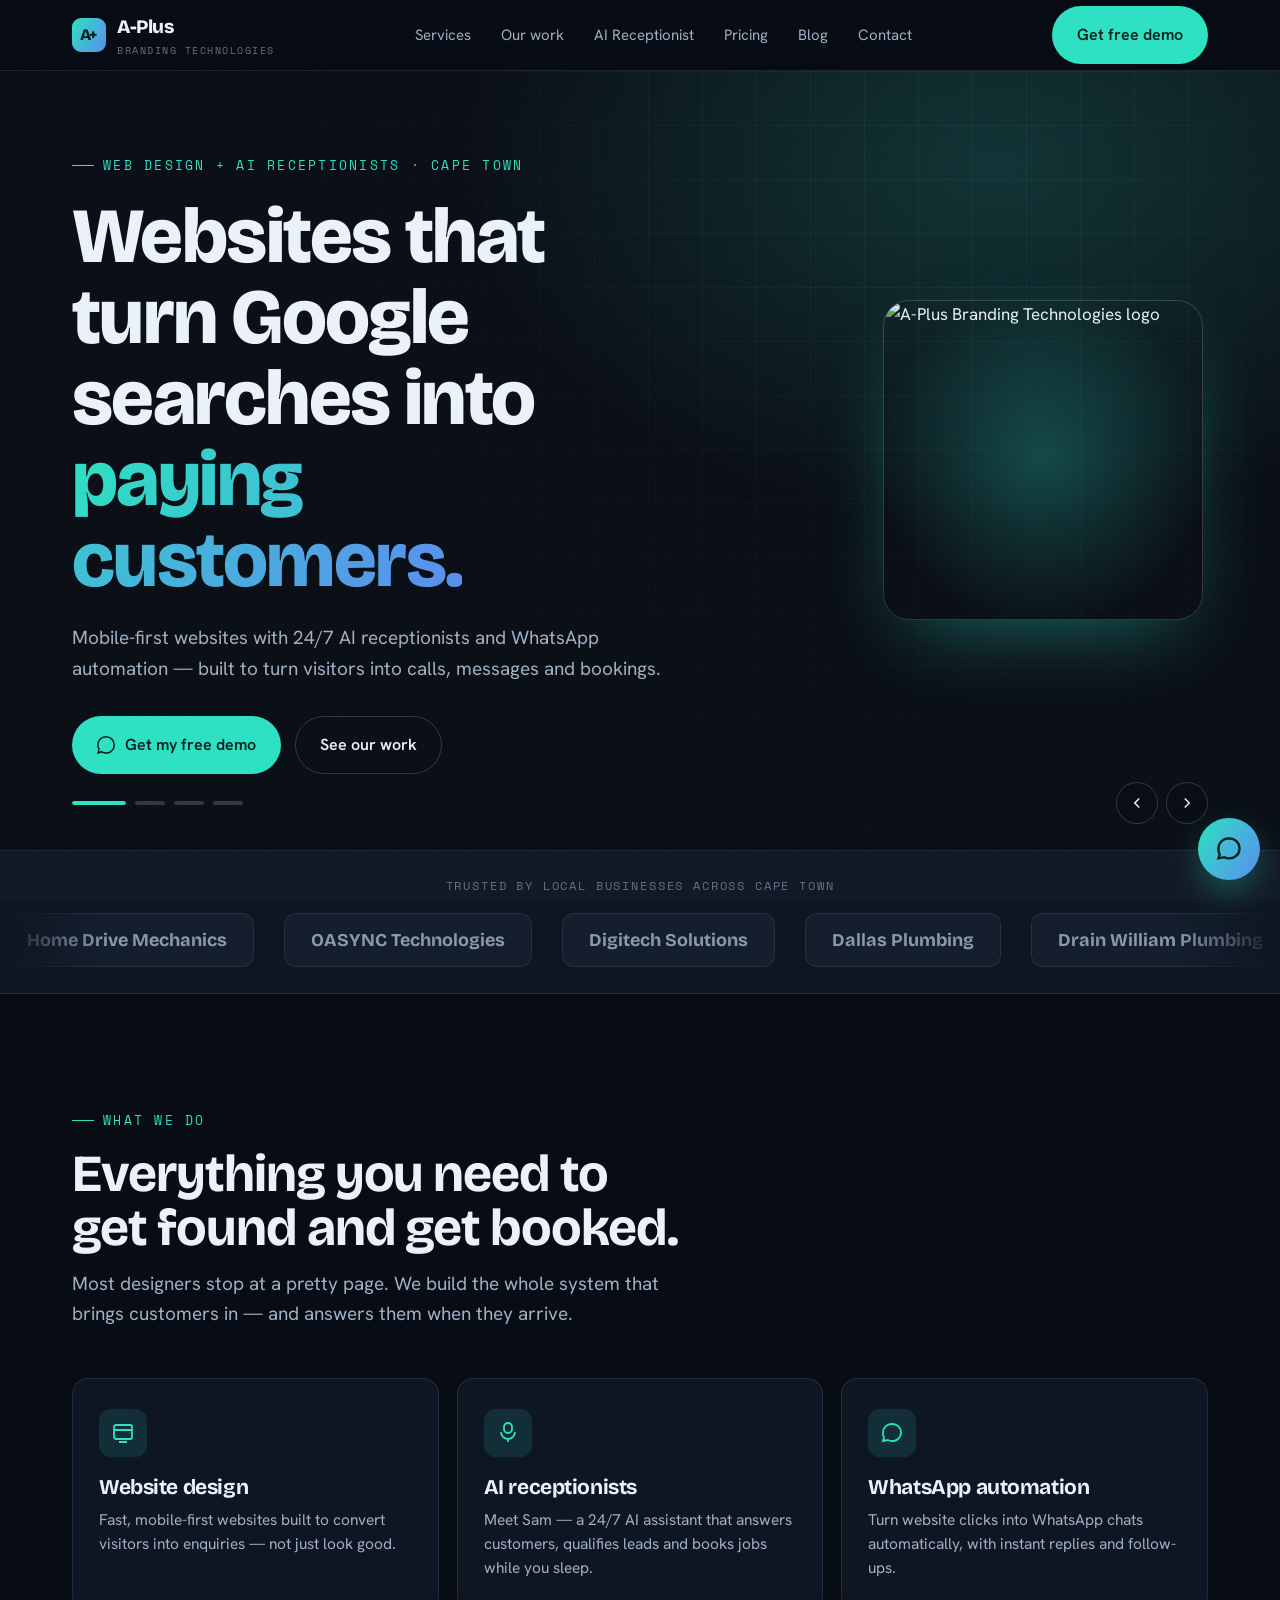
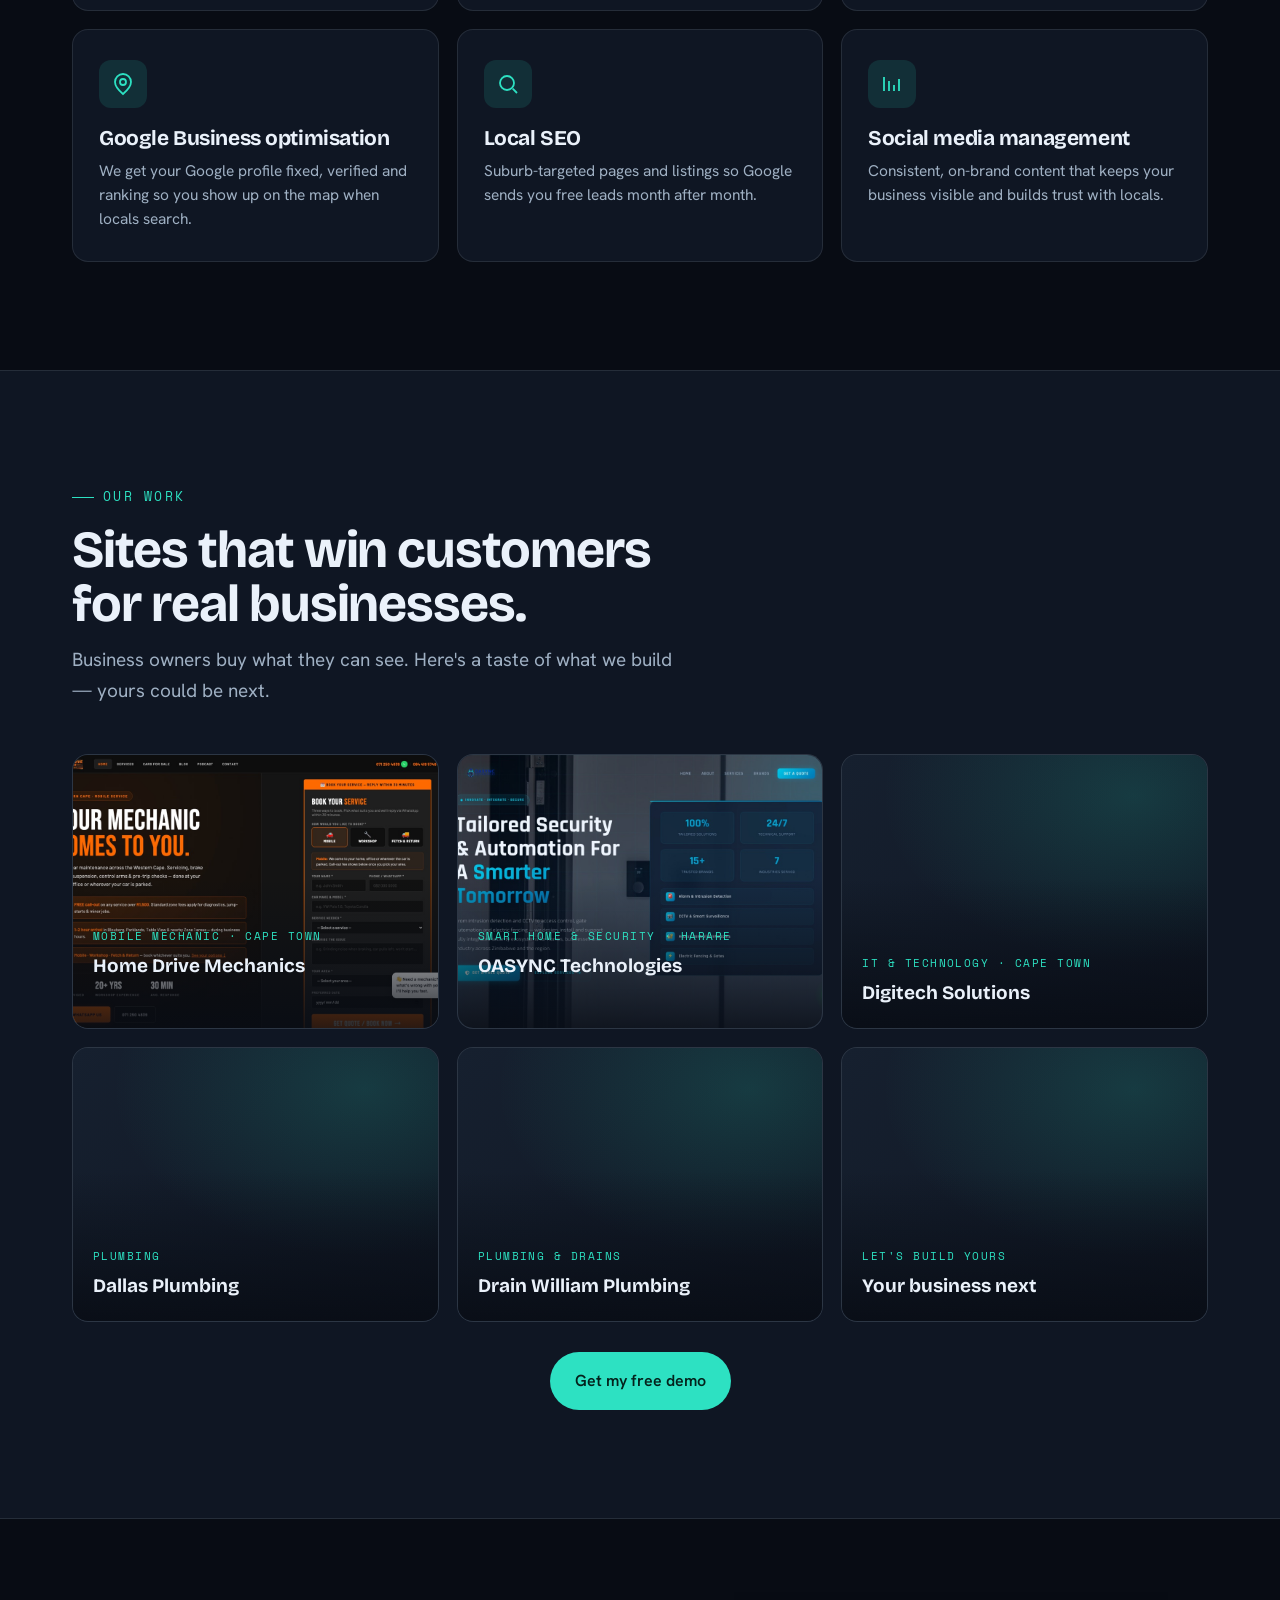
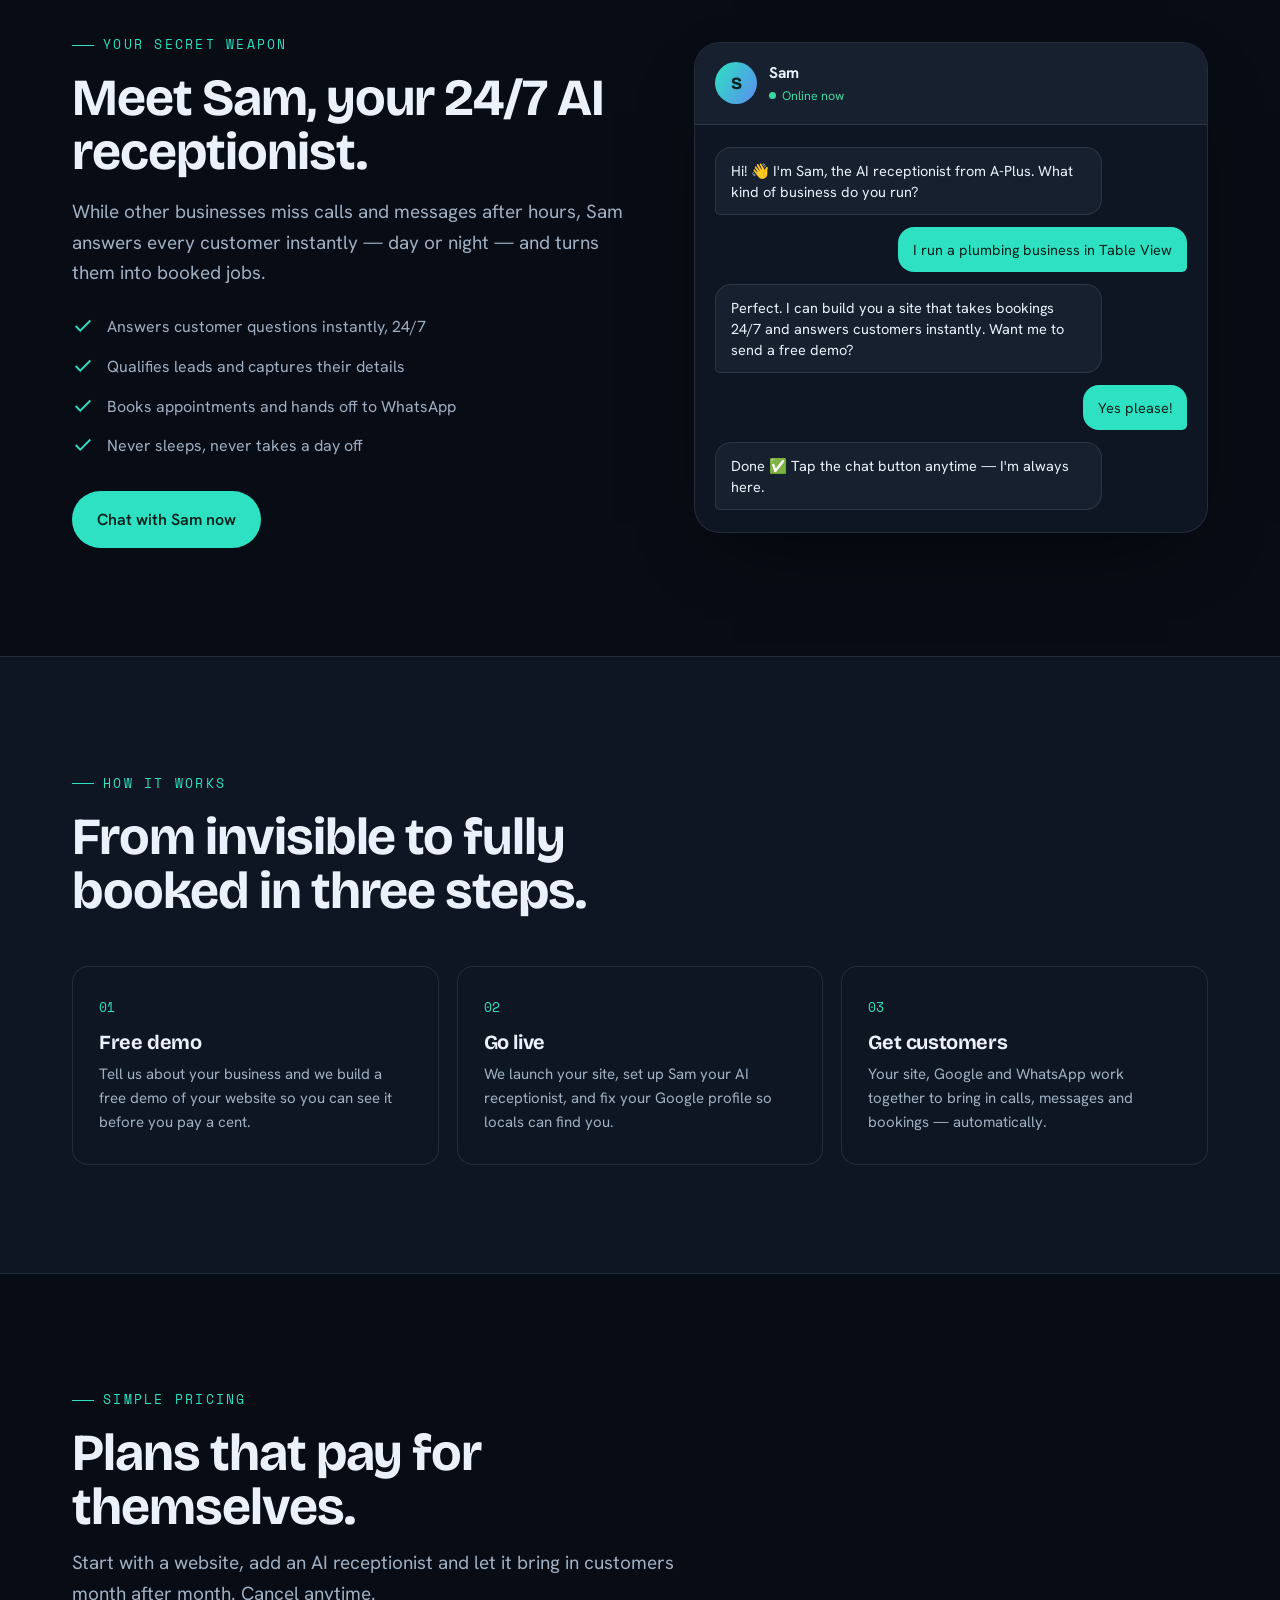
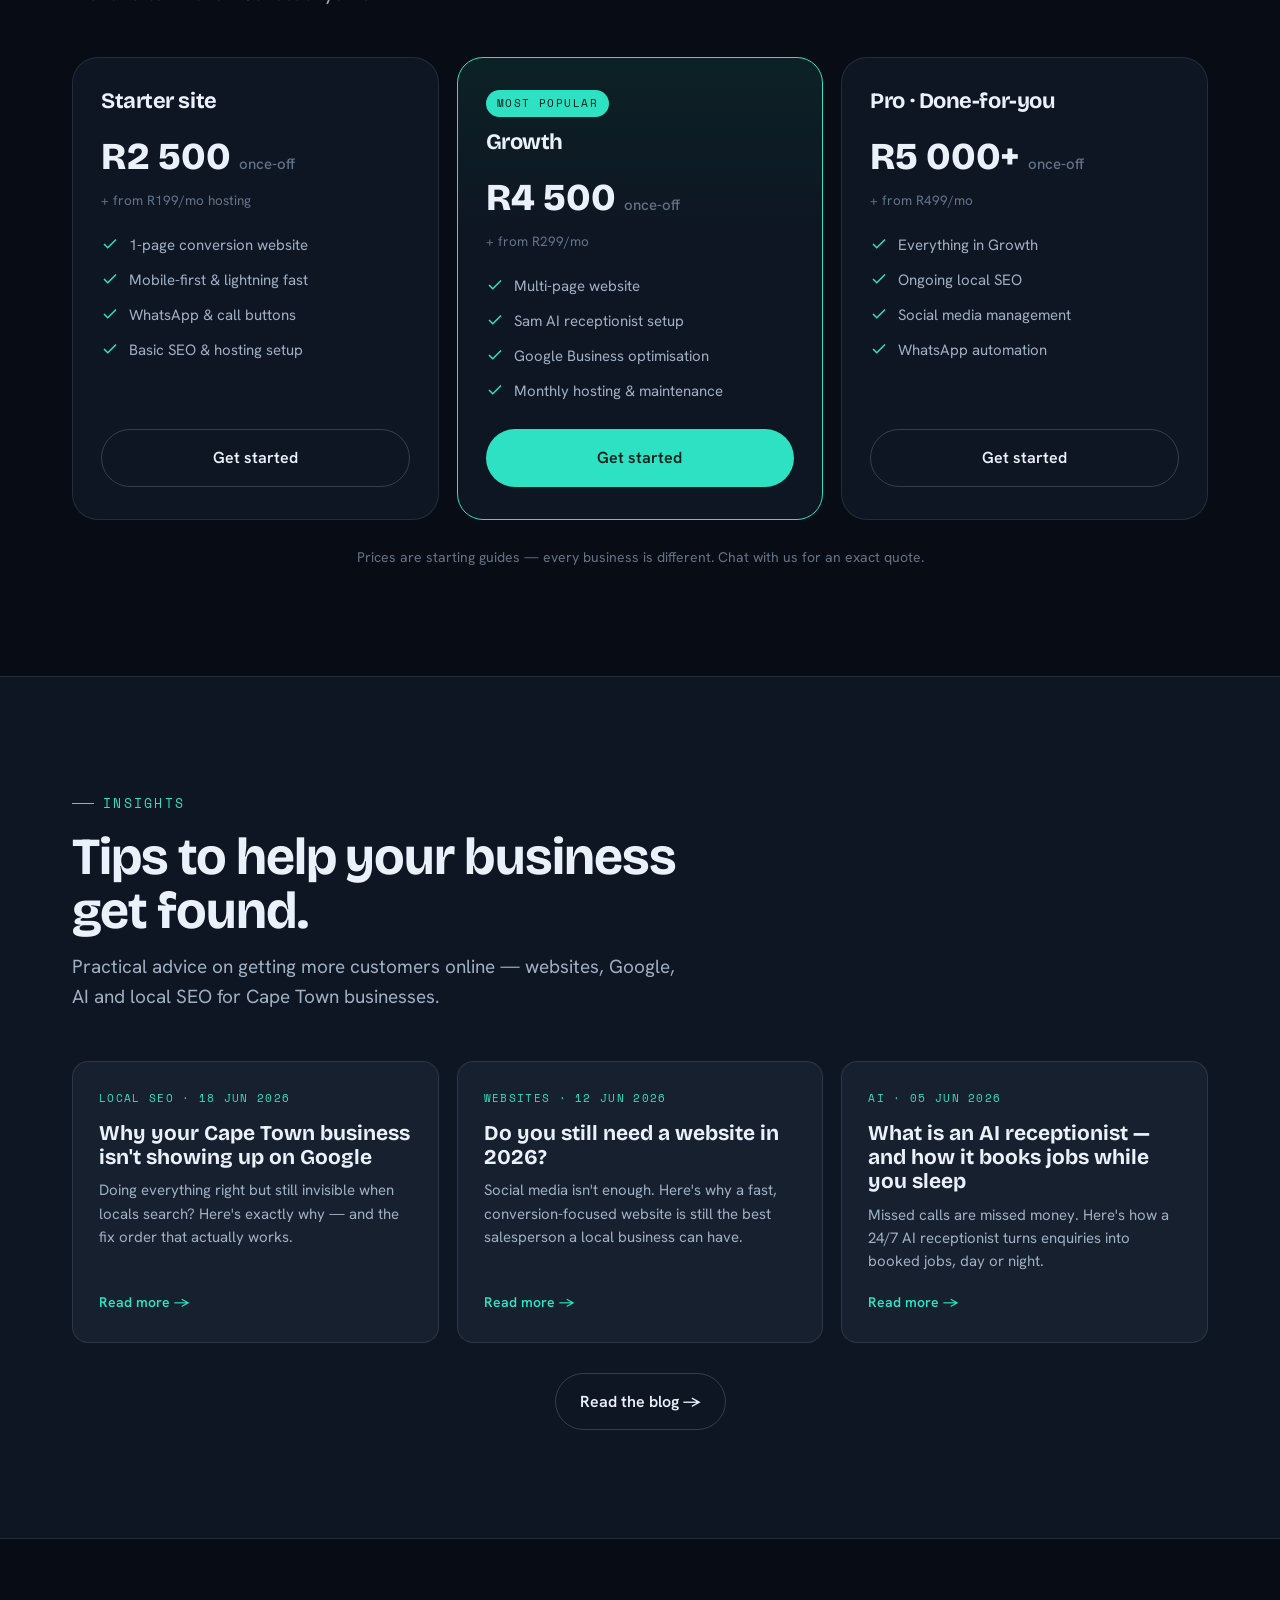
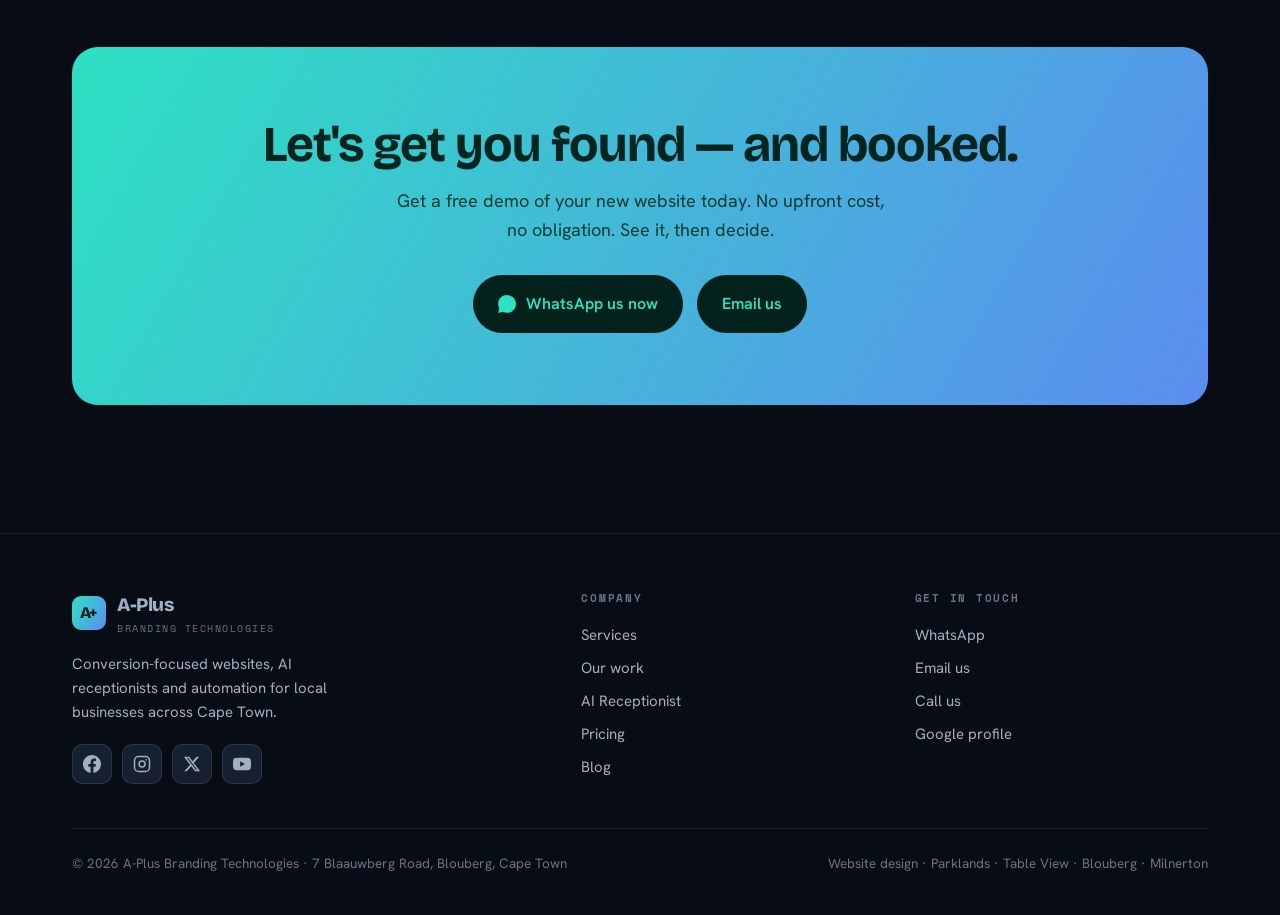
==== index.html @ 8673b8e2 "Connect Sam chat widget to the n8n AI agent Replace the canned demo replies with live calls to the A" ====
<!DOCTYPE html>
<html lang="en-ZA">
<head>
<meta charset="UTF-8" />
<meta name="viewport" content="width=device-width, initial-scale=1.0" />
<title>A-Plus Branding Technologies | Websites & AI Receptionists in Cape Town</title>
<meta name="description" content="A-Plus Branding Technologies builds conversion-focused websites with 24/7 AI receptionists for local businesses in Parklands, Table View, Blouberg, Milnerton and across Cape Town. Get a free demo." />
<meta name="theme-color" content="#080C14" />
<link rel="canonical" href="https://aplusbrandingtechnologies.com/" />

<meta property="og:type" content="website" />
<meta property="og:title" content="Websites & AI Receptionists that turn searches into customers" />
<meta property="og:description" content="Mobile-first websites, WhatsApp automation and 24/7 AI receptionists for Cape Town businesses. Get your free demo." />
<meta property="og:url" content="https://aplusbrandingtechnologies.com/" />
<meta property="og:site_name" content="A-Plus Branding Technologies" />
<meta name="twitter:card" content="summary_large_image" />

<link rel="icon" href="data:image/svg+xml,%3Csvg xmlns='http://www.w3.org/2000/svg' viewBox='0 0 32 32'%3E%3Crect width='32' height='32' rx='7' fill='%23080C14'/%3E%3Ctext x='16' y='23' font-family='Arial,sans-serif' font-size='19' font-weight='700' fill='%232DE1C2' text-anchor='middle'%3EA%2B%3C/text%3E%3C/svg%3E" />

<link rel="preconnect" href="https://fonts.googleapis.com" />
<link rel="preconnect" href="https://fonts.gstatic.com" crossorigin />
<link href="https://fonts.googleapis.com/css2?family=Bricolage+Grotesque:opsz,wght@12..96,600;12..96,700;12..96,800&family=Hanken+Grotesk:wght@400;500;600;700&family=Space+Mono:wght@400;700&display=swap" rel="stylesheet" />

<script type="application/ld+json">
{
  "@context": "https://schema.org",
  "@type": "ProfessionalService",
  "name": "A-Plus Branding Technologies",
  "image": "https://aplusbrandingtechnologies.com/og.jpg",
  "url": "https://aplusbrandingtechnologies.com/",
  "telephone": "+27612017287",
  "email": "info@aplusbrandingtechnologies.com",
  "priceRange": "RR",
  "description": "Conversion-focused websites, AI receptionists and automation for local businesses in Cape Town.",
  "address": { "@type": "PostalAddress", "streetAddress": "7 Blaauwberg Road", "addressLocality": "Blouberg", "addressRegion": "Western Cape", "addressCountry": "ZA" },
  "areaServed": ["Parklands", "Table View", "Blouberg", "Milnerton", "Cape Town"],
  "sameAs": ["https://share.google/vMiDCUCj3IaCJYwOH","https://www.facebook.com/aplusbrandingtechnologies","https://www.instagram.com/aplusbranding/","https://x.com/aplusbranding1","https://www.youtube.com/@aplusbrandingtech"]
}
</script>

<style>
  :root{
    --bg:#080C14; --bg-2:#0F1623; --bg-3:#16202F;
    --ink:#EAF1FA; --ink-soft:#9FB0C3; --ink-faint:#637488;
    --accent:#2DE1C2; --accent-2:#5B8DEF; --accent-soft:#5CEBD4; --accent-ink:#04221C;
    --line:rgba(234,241,250,.10); --line-2:rgba(234,241,250,.18);
    --display:"Bricolage Grotesque",sans-serif;
    --body:"Hanken Grotesk",sans-serif;
    --mono:"Space Mono",monospace;
    --grad:linear-gradient(120deg,var(--accent),var(--accent-2));
    --r:16px; --r-lg:26px; --maxw:1180px;
  }
  *{box-sizing:border-box;margin:0;padding:0}
  html{scroll-behavior:smooth}
  body{background:var(--bg);color:var(--ink);font-family:var(--body);font-size:17px;line-height:1.6;-webkit-font-smoothing:antialiased;overflow-x:hidden}
  .grain{position:fixed;inset:0;z-index:1;pointer-events:none;opacity:.045;
    background-image:url("data:image/svg+xml,%3Csvg xmlns='http://www.w3.org/2000/svg' width='200' height='200'%3E%3Cfilter id='n'%3E%3CfeTurbulence type='fractalNoise' baseFrequency='.85' numOctaves='3'/%3E%3C/filter%3E%3Crect width='100%25' height='100%25' filter='url(%23n)'/%3E%3C/svg%3E")}
  a{color:inherit;text-decoration:none}
  img{max-width:100%;display:block}
  .wrap{width:100%;max-width:var(--maxw);margin:0 auto;padding:0 22px;position:relative;z-index:2}
  .kicker{font-family:var(--mono);font-size:12.5px;letter-spacing:.18em;text-transform:uppercase;color:var(--accent);display:inline-flex;align-items:center;gap:9px}
  .kicker::before{content:"";width:22px;height:1px;background:var(--accent)}
  h1,h2,h3{font-family:var(--display);font-weight:700;line-height:1.04;letter-spacing:-.02em}
  h2{font-size:clamp(30px,5vw,52px)}
  .lead{color:var(--ink-soft);font-size:clamp(16px,2vw,19px);max-width:60ch}
  .grad-text{background:var(--grad);-webkit-background-clip:text;background-clip:text;color:transparent}

  .btn{display:inline-flex;align-items:center;gap:10px;font-family:var(--body);font-weight:600;font-size:16px;padding:15px 24px;border-radius:100px;border:1px solid transparent;cursor:pointer;transition:.25s ease;white-space:nowrap}
  .btn-primary{background:var(--accent);color:var(--accent-ink)}
  .btn-primary:hover{background:var(--accent-soft);transform:translateY(-2px);box-shadow:0 12px 30px -10px rgba(45,225,194,.5)}
  .btn-ghost{background:transparent;color:var(--ink);border-color:var(--line-2)}
  .btn-ghost:hover{border-color:var(--ink);background:rgba(234,241,250,.04)}
  .btn svg{width:18px;height:18px}

  header.nav{position:sticky;top:0;z-index:50;backdrop-filter:blur(12px);background:rgba(8,12,20,.72);border-bottom:1px solid var(--line)}
  .nav-in{display:flex;align-items:center;justify-content:space-between;height:70px}
  .logo{display:flex;align-items:center;gap:11px;font-family:var(--display);font-weight:800;font-size:19px;letter-spacing:-.02em}
  .logo .mark{width:34px;height:34px;border-radius:9px;background:var(--grad);color:var(--accent-ink);display:grid;place-items:center;font-size:16px;font-weight:800}
  .logo img.brand{height:38px;width:auto;display:none}
  .logo small{display:block;font-family:var(--mono);font-weight:400;font-size:9.5px;letter-spacing:.16em;color:var(--ink-faint);text-transform:uppercase;margin-top:1px}
  nav.links{display:flex;align-items:center;gap:30px}
  nav.links a{font-size:15px;color:var(--ink-soft);transition:.2s}
  nav.links a:hover{color:var(--ink)}
  .nav-cta{display:flex;align-items:center;gap:14px}
  .menu-btn{display:none;background:none;border:1px solid var(--line-2);border-radius:10px;width:42px;height:42px;color:var(--ink);cursor:pointer}

  /* ===== HERO CAROUSEL ===== */
  .hero{position:relative;min-height:clamp(580px,88vh,780px);display:flex;align-items:center;overflow:hidden;border-bottom:1px solid var(--line)}
  .slides{position:absolute;inset:0;z-index:0}
  .slide{position:absolute;inset:0;opacity:0;transition:opacity 1s ease;pointer-events:none}
  .slide.active{opacity:1;pointer-events:auto}
  .slide .bgimg{position:absolute;inset:0;background-size:cover;background-position:center;transform:scale(1.06);transition:transform 8s linear}
  .slide.active .bgimg{transform:scale(1)}
  .slide .veil{position:absolute;inset:0}
  .slide .veil.g1{background:radial-gradient(900px 600px at 78% 12%,rgba(45,225,194,.18),transparent 60%),linear-gradient(105deg,var(--bg) 38%,rgba(8,12,20,.6) 100%)}
  .slide .veil.g2{background:radial-gradient(900px 600px at 20% 18%,rgba(91,141,239,.20),transparent 60%),linear-gradient(105deg,var(--bg) 40%,rgba(8,12,20,.55) 100%)}
  .slide .veil.g3{background:radial-gradient(800px 600px at 85% 80%,rgba(92,235,212,.16),transparent 60%),linear-gradient(75deg,var(--bg) 40%,rgba(8,12,20,.5) 100%)}
  .slide .veil.g4{background:radial-gradient(900px 600px at 50% 0%,rgba(91,141,239,.18),transparent 60%),linear-gradient(180deg,rgba(8,12,20,.2),var(--bg))}
  .hero-grid{position:absolute;inset:0;z-index:1;pointer-events:none;opacity:.45;background-image:linear-gradient(var(--line) 1px,transparent 1px),linear-gradient(90deg,var(--line) 1px,transparent 1px);background-size:54px 54px;mask-image:radial-gradient(circle at 72% 12%,#000,transparent 72%)}
  .hero .wrap{position:relative;z-index:3;width:100%}
  .hero-row{display:flex;align-items:center;gap:50px;justify-content:space-between}
  .hero-inner{max-width:620px;flex:1;min-width:0}
  .hero-visual{flex-shrink:0;width:330px;display:flex;justify-content:center;position:relative}
  .hero-visual::before{content:"";position:absolute;inset:-24px;background:radial-gradient(circle,rgba(45,225,194,.26),transparent 65%);z-index:0;animation:pulse 4.5s ease-in-out infinite}
  @keyframes pulse{0%,100%{opacity:.65;transform:scale(1)}50%{opacity:1;transform:scale(1.1)}}
  .emblem{position:relative;z-index:1;width:320px;height:320px;border-radius:26px;overflow:hidden;border:1px solid var(--line-2);box-shadow:0 30px 80px -28px rgba(45,225,194,.45)}
  .emblem img{width:100%;height:100%;object-fit:cover;display:block}
  @keyframes float{0%,100%{transform:translateY(0)}50%{transform:translateY(-12px)}}
  .emblem{animation:float 6s ease-in-out infinite}
  .slide-content{display:none}
  .slide-content.show{display:block;animation:rise .7s cubic-bezier(.2,.7,.2,1) both}
  @keyframes rise{from{opacity:0;transform:translateY(24px)}to{opacity:1;transform:none}}
  .hero .kicker{margin-bottom:20px}
  .hero h1{font-size:clamp(38px,7vw,78px);font-weight:800;max-width:18ch;margin-bottom:0}
  .hero p.lead{margin:22px 0 32px;max-width:54ch}
  .hero-cta{display:flex;flex-wrap:wrap;gap:14px;align-items:center}

  .hero-ui{position:absolute;left:0;right:0;bottom:26px;z-index:4}
  .hero-ui .wrap{display:flex;align-items:center;gap:18px}
  .dots{display:flex;gap:9px}
  .dots button{width:30px;height:4px;border-radius:4px;border:none;background:var(--line-2);cursor:pointer;padding:0;overflow:hidden;position:relative;transition:.3s}
  .dots button.on{background:rgba(45,225,194,.25);width:54px}
  .dots button .fill{position:absolute;inset:0;width:0;background:var(--accent);border-radius:4px}
  .dots button.on .fill.run{animation:prog var(--dur,6s) linear forwards}
  @keyframes prog{from{width:0}to{width:100%}}
  .arrows{display:flex;gap:8px;margin-left:auto}
  .arrows button{width:42px;height:42px;border-radius:50%;border:1px solid var(--line-2);background:rgba(8,12,20,.5);color:var(--ink);cursor:pointer;display:grid;place-items:center;transition:.2s}
  .arrows button:hover{border-color:var(--accent);color:var(--accent)}
  .arrows svg{width:18px;height:18px}

  /* ===== LOGO MARQUEE ===== */
  .marquee-sec{border-bottom:1px solid var(--line);background:var(--bg-2);padding:26px 0}
  .marquee-sec p.lbl{text-align:center;font-family:var(--mono);font-size:11.5px;letter-spacing:.16em;text-transform:uppercase;color:var(--ink-faint);margin-bottom:18px}
  .marquee{overflow:hidden;-webkit-mask-image:linear-gradient(90deg,transparent,#000 8%,#000 92%,transparent);mask-image:linear-gradient(90deg,transparent,#000 8%,#000 92%,transparent)}
  .marquee .track{display:flex;gap:30px;width:max-content;animation:scroll 32s linear infinite}
  .marquee:hover .track{animation-play-state:paused}
  @keyframes scroll{to{transform:translateX(-50%)}}
  .logo-chip{display:flex;align-items:center;justify-content:center;height:54px;padding:0 26px;border:1px solid var(--line);border-radius:12px;background:var(--bg-3);color:var(--ink-soft);font-family:var(--display);font-weight:700;font-size:18px;white-space:nowrap;opacity:.85;transition:.25s}
  .logo-chip:hover{opacity:1;border-color:var(--line-2);color:var(--ink)}
  .logo-chip img{max-height:30px;width:auto;filter:grayscale(1) brightness(1.6);opacity:.85;transition:.25s}
  .logo-chip:hover img{filter:none;opacity:1}

  section.block{padding:clamp(64px,9vw,108px) 0}
  .sec-head{max-width:62ch;margin-bottom:48px}
  .sec-head h2{margin:16px 0 14px}

  .grid-svc{display:grid;grid-template-columns:repeat(3,1fr);gap:18px}
  .card{background:var(--bg-2);border:1px solid var(--line);border-radius:var(--r);padding:30px 26px;transition:.28s ease}
  .card:hover{transform:translateY(-4px);border-color:var(--line-2);background:var(--bg-3)}
  .card .ic{width:48px;height:48px;border-radius:12px;background:rgba(45,225,194,.12);display:grid;place-items:center;color:var(--accent);margin-bottom:20px}
  .card .ic svg{width:24px;height:24px}
  .card h3{font-size:21px;margin-bottom:9px}
  .card p{color:var(--ink-soft);font-size:15.5px;line-height:1.55}

  /* ===== PORTFOLIO ===== */
  .grid-port{display:grid;grid-template-columns:repeat(3,1fr);gap:18px}
  .port{position:relative;border:1px solid var(--line);border-radius:var(--r);overflow:hidden;aspect-ratio:4/3;background:var(--bg-3);transition:.28s;display:block}
  .port:hover{transform:translateY(-4px);border-color:var(--line-2)}
  .port .ph{position:absolute;inset:0;background-size:cover;background-position:center}
  .port .ph.fallback{background:linear-gradient(135deg,var(--bg-3),var(--bg-2))}
  .port .ph.fallback::after{content:"";position:absolute;inset:0;background:radial-gradient(420px 280px at 80% 15%,rgba(45,225,194,.16),transparent 60%)}
  .port .ov{position:absolute;inset:0;display:flex;flex-direction:column;justify-content:flex-end;padding:20px;background:linear-gradient(180deg,transparent 45%,rgba(8,12,20,.86));z-index:2}
  .port .ov .tag{font-family:var(--mono);font-size:10.5px;letter-spacing:.14em;text-transform:uppercase;color:var(--accent);margin-bottom:6px}
  .port .ov h4{font-family:var(--display);font-weight:700;font-size:19px}
  .port .ov .go{margin-top:6px;font-size:13px;color:var(--accent);opacity:0;transform:translateY(6px);transition:.25s}
  .port:hover .ov .go{opacity:1;transform:none}

  .demo-cta{margin-top:30px;text-align:center}

  /* ===== BLOG CARDS ===== */
  .grid-blog{display:grid;grid-template-columns:repeat(3,1fr);gap:18px}
  .blogcard{display:flex;flex-direction:column;background:var(--bg-3);border:1px solid var(--line);border-radius:var(--r);padding:28px 26px;transition:.28s}
  .blogcard:hover{transform:translateY(-4px);border-color:var(--line-2)}
  .blogcard .bc-tag{font-family:var(--mono);font-size:11px;letter-spacing:.12em;text-transform:uppercase;color:var(--accent);margin-bottom:14px}
  .blogcard h4{font-family:var(--display);font-weight:700;font-size:21px;line-height:1.15;margin-bottom:10px}
  .blogcard p{color:var(--ink-soft);font-size:15px;line-height:1.55;margin-bottom:18px}
  .blogcard .bc-go{margin-top:auto;font-size:14px;color:var(--accent);font-weight:600}

  /* SAM */
  .sam{display:grid;grid-template-columns:1.05fr .95fr;gap:54px;align-items:center}
  .sam ul{list-style:none;margin:26px 0 32px;display:grid;gap:14px}
  .sam li{display:flex;gap:13px;color:var(--ink-soft);font-size:16px}
  .sam li svg{width:22px;height:22px;color:var(--accent);flex-shrink:0;margin-top:1px}
  .chatdemo{background:var(--bg-2);border:1px solid var(--line);border-radius:var(--r-lg);overflow:hidden;box-shadow:0 30px 80px -40px rgba(0,0,0,.8)}
  .chatdemo .ch-top{display:flex;align-items:center;gap:12px;padding:18px 20px;border-bottom:1px solid var(--line);background:var(--bg-3)}
  .chatdemo .av{width:42px;height:42px;border-radius:50%;background:var(--grad);color:var(--accent-ink);display:grid;place-items:center;font-family:var(--display);font-weight:800}
  .chatdemo .ch-top b{display:block;font-size:15.5px}
  .chatdemo .ch-top small{color:#3ad6a0;font-size:12.5px;display:flex;align-items:center;gap:6px}
  .chatdemo .ch-top small::before{content:"";width:7px;height:7px;border-radius:50%;background:#3ad6a0}
  .chatdemo .ch-body{padding:22px 20px;display:grid;gap:12px}
  .bub{max-width:82%;padding:12px 15px;border-radius:16px;font-size:14.5px;line-height:1.45}
  .bub.bot{background:var(--bg-3);border:1px solid var(--line);border-bottom-left-radius:5px;justify-self:start}
  .bub.user{background:var(--accent);color:var(--accent-ink);border-bottom-right-radius:5px;justify-self:end}

  .grid-step{display:grid;grid-template-columns:repeat(3,1fr);gap:18px}
  .step{padding:30px 26px;border:1px solid var(--line);border-radius:var(--r);background:var(--bg-2)}
  .step .num{font-family:var(--mono);font-size:13px;color:var(--accent)}
  .step h3{font-size:20px;margin:14px 0 9px}
  .step p{color:var(--ink-soft);font-size:15px}

  .grid-price{display:grid;grid-template-columns:repeat(3,1fr);gap:18px;align-items:stretch}
  .price{background:var(--bg-2);border:1px solid var(--line);border-radius:var(--r-lg);padding:32px 28px;display:flex;flex-direction:column}
  .price.feat{border-color:var(--accent);background:linear-gradient(180deg,rgba(45,225,194,.10),var(--bg-2) 38%)}
  .price .badge{align-self:flex-start;font-family:var(--mono);font-size:10.5px;letter-spacing:.14em;text-transform:uppercase;color:var(--accent-ink);background:var(--accent);padding:5px 11px;border-radius:100px;margin-bottom:14px}
  .price h3{font-size:22px}
  .price .amt{font-family:var(--display);font-weight:800;font-size:38px;margin:14px 0 2px}
  .price .amt small{font-family:var(--body);font-weight:500;font-size:15px;color:var(--ink-faint)}
  .price .sub{color:var(--ink-faint);font-size:13.5px;margin-bottom:22px}
  .price ul{list-style:none;display:grid;gap:11px;margin-bottom:26px}
  .price li{display:flex;gap:10px;font-size:15px;color:var(--ink-soft)}
  .price li svg{width:18px;height:18px;color:var(--accent);flex-shrink:0;margin-top:2px}
  .price .btn{margin-top:auto;justify-content:center}
  .price-note{text-align:center;color:var(--ink-faint);font-size:14px;margin-top:26px}

  .cta{background:var(--grad);color:var(--accent-ink);border-radius:var(--r-lg);padding:clamp(40px,6vw,72px);text-align:center;overflow:hidden}
  .cta h2{font-size:clamp(30px,5vw,50px);color:#03251f}
  .cta p{max-width:50ch;margin:16px auto 30px;color:#063b32;font-size:18px}
  .cta .btn-dark{background:#04221C;color:var(--accent)}
  .cta .btn-dark:hover{background:#02120e}
  .cta .row{display:flex;gap:14px;justify-content:center;flex-wrap:wrap}

  footer{border-top:1px solid var(--line);padding:56px 0 40px;margin-top:20px}
  .foot-grid{display:grid;grid-template-columns:1.6fr 1fr 1fr;gap:40px;margin-bottom:40px}
  footer h5{font-family:var(--mono);font-size:11px;letter-spacing:.16em;text-transform:uppercase;color:var(--ink-faint);margin-bottom:16px}
  footer a,footer p{color:var(--ink-soft);font-size:15px;display:block;margin-bottom:9px}
  footer a:hover{color:var(--accent)}
  .foot-bottom{border-top:1px solid var(--line);padding-top:24px;display:flex;justify-content:space-between;flex-wrap:wrap;gap:12px;color:var(--ink-faint);font-size:13.5px}
  .socials{display:flex;gap:10px;margin-top:20px}
  .socials a{width:40px;height:40px;border-radius:10px;border:1px solid var(--line);background:var(--bg-3);display:grid;place-items:center;color:var(--ink-soft);margin:0;transition:.2s}
  .socials a:hover{color:var(--accent);border-color:var(--accent);transform:translateY(-2px)}
  .socials svg{width:18px;height:18px}

  #sam-fab{position:fixed;right:20px;bottom:20px;z-index:80;width:62px;height:62px;border-radius:50%;background:var(--grad);color:var(--accent-ink);border:none;cursor:pointer;display:grid;place-items:center;box-shadow:0 14px 40px -10px rgba(45,225,194,.6);transition:.25s}
  #sam-fab:hover{transform:scale(1.06)}
  #sam-fab svg{width:28px;height:28px}
  #sam-panel{position:fixed;right:20px;bottom:94px;z-index:81;width:min(360px,calc(100vw - 40px));background:var(--bg-2);border:1px solid var(--line-2);border-radius:20px;overflow:hidden;box-shadow:0 30px 90px -30px rgba(0,0,0,.9);transform:translateY(16px) scale(.98);opacity:0;pointer-events:none;transition:.22s ease}
  #sam-panel.open{transform:none;opacity:1;pointer-events:auto}
  #sam-panel .top{display:flex;align-items:center;gap:11px;padding:16px 18px;background:var(--bg-3);border-bottom:1px solid var(--line)}
  #sam-panel .top .av{width:40px;height:40px;border-radius:50%;background:var(--grad);color:var(--accent-ink);display:grid;place-items:center;font-family:var(--display);font-weight:800}
  #sam-panel .top b{font-size:15px}
  #sam-panel .top small{color:#3ad6a0;font-size:12px;display:flex;align-items:center;gap:5px}
  #sam-panel .top small::before{content:"";width:6px;height:6px;border-radius:50%;background:#3ad6a0}
  #sam-panel .top .x{margin-left:auto;background:none;border:none;color:var(--ink-soft);cursor:pointer;font-size:22px;line-height:1}
  #sam-msgs{padding:18px;height:300px;overflow-y:auto;display:flex;flex-direction:column;gap:10px}
  #sam-msgs .bub{max-width:84%}
  .qr{display:flex;flex-wrap:wrap;gap:8px;padding:0 18px 12px}
  .qr button{font-family:var(--body);font-size:13px;background:transparent;border:1px solid var(--line-2);color:var(--ink);padding:8px 13px;border-radius:100px;cursor:pointer;transition:.2s}
  .qr button:hover{border-color:var(--accent);color:var(--accent)}
  .sam-input{display:flex;gap:8px;padding:12px 14px;border-top:1px solid var(--line)}
  .sam-input input{flex:1;background:var(--bg);border:1px solid var(--line-2);color:var(--ink);border-radius:100px;padding:11px 16px;font-family:var(--body);font-size:14px;outline:none}
  .sam-input input:focus{border-color:var(--accent)}
  .sam-input button{background:var(--accent);border:none;color:var(--accent-ink);width:42px;height:42px;border-radius:50%;cursor:pointer;display:grid;place-items:center;flex-shrink:0}
  .sam-input button svg{width:18px;height:18px}

  .rv{opacity:0;transform:translateY(24px);transition:.7s cubic-bezier(.2,.7,.2,1)}
  .rv.in{opacity:1;transform:none}

  @media(max-width:980px){
    .hero-row{flex-direction:column-reverse;align-items:flex-start;gap:30px}
    .hero-visual{width:auto}
    .emblem{width:190px;height:190px}
    .hero-inner{max-width:760px}
  }
  @media(max-width:560px){.emblem{width:148px;height:148px}}
  @media(max-width:900px){
    .grid-svc,.grid-port,.grid-step,.grid-price,.grid-blog{grid-template-columns:1fr 1fr}
    .sam{grid-template-columns:1fr;gap:36px}
    .foot-grid{grid-template-columns:1fr 1fr}
    nav.links{display:none}
    .menu-btn{display:grid;place-items:center}
    nav.links.open{display:flex;flex-direction:column;align-items:flex-start;gap:18px;position:absolute;top:70px;left:0;right:0;background:var(--bg-2);border-bottom:1px solid var(--line);padding:20px 22px;z-index:60}
  }
  @media(max-width:640px){
    .grid-svc,.grid-port,.grid-step,.grid-price,.grid-blog,.foot-grid{grid-template-columns:1fr}
    .hero-cta .btn{flex:1}
    .arrows{display:none}
  }
  @media(prefers-reduced-motion:reduce){*{animation:none!important;transition:none!important}.rv{opacity:1;transform:none}.slide{transition:none}}
</style>
</head>
<body>
<div class="grain"></div>

<header class="nav">
  <div class="wrap nav-in">
    <a class="logo" href="#top">
      <img class="brand" id="brand-img" alt="A-Plus Branding Technologies" />
      <span class="mark" id="brand-mark">A+</span>
      <span id="brand-name">A-Plus<small>Branding Technologies</small></span>
    </a>
    <nav class="links">
      <a href="#services">Services</a>
      <a href="#work">Our work</a>
      <a href="#sam">AI Receptionist</a>
      <a href="#pricing">Pricing</a>
      <a href="blog/index.html">Blog</a>
      <a href="#contact">Contact</a>
    </nav>
    <div class="nav-cta">
      <a class="btn btn-primary" data-wa data-wa-msg="Hi A-Plus, I'd like a free demo for my business.">Get free demo</a>
      <button class="menu-btn" aria-label="Open menu" onclick="document.querySelector('nav.links').classList.toggle('open')">
        <svg viewBox="0 0 24 24" width="20" fill="none" stroke="currentColor" stroke-width="2"><path d="M4 6h16M4 12h16M4 18h16"/></svg>
      </button>
    </div>
  </div>
</header>

<main id="top">
<!-- HERO CAROUSEL -->
<section class="hero" aria-roledescription="carousel" aria-label="Highlights">
  <div class="slides" id="slides"></div>
  <div class="hero-grid"></div>
  <div class="wrap">
    <div class="hero-row">
      <div class="hero-inner">
        <div id="hero-content"></div>
      </div>
      <div class="hero-visual">
        <div class="emblem"><img id="hero-emblem" alt="A-Plus Branding Technologies logo" /></div>
      </div>
    </div>
  </div>
  <div class="hero-ui">
    <div class="wrap">
      <div class="dots" id="dots"></div>
      <div class="arrows">
        <button id="prev" aria-label="Previous slide"><svg viewBox="0 0 24 24" fill="none" stroke="currentColor" stroke-width="2"><path d="M15 18l-6-6 6-6"/></svg></button>
        <button id="next" aria-label="Next slide"><svg viewBox="0 0 24 24" fill="none" stroke="currentColor" stroke-width="2"><path d="M9 18l6-6-6-6"/></svg></button>
      </div>
    </div>
  </div>
</section>

<!-- LOGO MARQUEE -->
<section class="marquee-sec">
  <div class="wrap"><p class="lbl">Trusted by local businesses across Cape Town</p></div>
  <div class="marquee"><div class="track" id="logo-track"></div></div>
</section>

<!-- SERVICES -->
<section class="block" id="services">
  <div class="wrap">
    <div class="sec-head rv">
      <span class="kicker">What we do</span>
      <h2>Everything you need to get found and get booked.</h2>
      <p class="lead">Most designers stop at a pretty page. We build the whole system that brings customers in — and answers them when they arrive.</p>
    </div>
    <div class="grid-svc">
      <div class="card rv"><div class="ic"><svg viewBox="0 0 24 24" fill="none" stroke="currentColor" stroke-width="1.8"><rect x="3" y="4" width="18" height="14" rx="2"/><path d="M3 9h18M8 21h8"/></svg></div><h3>Website design</h3><p>Fast, mobile-first websites built to convert visitors into enquiries — not just look good.</p></div>
      <div class="card rv"><div class="ic"><svg viewBox="0 0 24 24" fill="none" stroke="currentColor" stroke-width="1.8"><path d="M12 2a4 4 0 014 4v2a4 4 0 01-8 0V6a4 4 0 014-4z"/><path d="M5 11a7 7 0 0014 0M12 18v3"/></svg></div><h3>AI receptionists</h3><p>Meet Sam — a 24/7 AI assistant that answers customers, qualifies leads and books jobs while you sleep.</p></div>
      <div class="card rv"><div class="ic"><svg viewBox="0 0 24 24" fill="none" stroke="currentColor" stroke-width="1.8"><path d="M21 11.5a8.38 8.38 0 01-9 8.5 8.5 8.5 0 01-4-1L3 20l1-3.5A8.38 8.38 0 013 11.5 8.5 8.5 0 0112 3a8.5 8.5 0 019 8.5z"/></svg></div><h3>WhatsApp automation</h3><p>Turn website clicks into WhatsApp chats automatically, with instant replies and follow-ups.</p></div>
      <div class="card rv"><div class="ic"><svg viewBox="0 0 24 24" fill="none" stroke="currentColor" stroke-width="1.8"><circle cx="12" cy="10" r="3"/><path d="M12 2a8 8 0 00-8 8c0 5.25 8 12 8 12s8-6.75 8-12a8 8 0 00-8-8z"/></svg></div><h3>Google Business optimisation</h3><p>We get your Google profile fixed, verified and ranking so you show up on the map when locals search.</p></div>
      <div class="card rv"><div class="ic"><svg viewBox="0 0 24 24" fill="none" stroke="currentColor" stroke-width="1.8"><circle cx="11" cy="11" r="7"/><path d="M21 21l-4.3-4.3"/></svg></div><h3>Local SEO</h3><p>Suburb-targeted pages and listings so Google sends you free leads month after month.</p></div>
      <div class="card rv"><div class="ic"><svg viewBox="0 0 24 24" fill="none" stroke="currentColor" stroke-width="1.8"><path d="M4 19V5M9 19V9M14 19v-6M19 19V7"/></svg></div><h3>Social media management</h3><p>Consistent, on-brand content that keeps your business visible and builds trust with locals.</p></div>
    </div>
  </div>
</section>

<!-- PORTFOLIO -->
<section class="block" id="work" style="background:var(--bg-2);border-top:1px solid var(--line);border-bottom:1px solid var(--line)">
  <div class="wrap">
    <div class="sec-head rv">
      <span class="kicker">Our work</span>
      <h2>Sites that win customers for real businesses.</h2>
      <p class="lead">Business owners buy what they can see. Here's a taste of what we build — yours could be next.</p>
    </div>
    <div class="grid-port" id="portfolio"></div>
    <div class="demo-cta rv"><a class="btn btn-primary" data-wa data-wa-msg="Hi A-Plus, can you build a free demo for my business?">Get my free demo</a></div>
  </div>
</section>

<!-- SAM -->
<section class="block" id="sam">
  <div class="wrap sam">
    <div class="rv">
      <span class="kicker">Your secret weapon</span>
      <h2 style="margin:16px 0 18px">Meet Sam, your 24/7 AI receptionist.</h2>
      <p class="lead">While other businesses miss calls and messages after hours, Sam answers every customer instantly — day or night — and turns them into booked jobs.</p>
      <ul>
        <li><svg viewBox="0 0 24 24" fill="none" stroke="currentColor" stroke-width="2"><path d="M20 6L9 17l-5-5"/></svg> Answers customer questions instantly, 24/7</li>
        <li><svg viewBox="0 0 24 24" fill="none" stroke="currentColor" stroke-width="2"><path d="M20 6L9 17l-5-5"/></svg> Qualifies leads and captures their details</li>
        <li><svg viewBox="0 0 24 24" fill="none" stroke="currentColor" stroke-width="2"><path d="M20 6L9 17l-5-5"/></svg> Books appointments and hands off to WhatsApp</li>
        <li><svg viewBox="0 0 24 24" fill="none" stroke="currentColor" stroke-width="2"><path d="M20 6L9 17l-5-5"/></svg> Never sleeps, never takes a day off</li>
      </ul>
      <a class="btn btn-primary" onclick="openSam()">Chat with Sam now</a>
    </div>
    <div class="chatdemo rv" aria-hidden="true">
      <div class="ch-top"><div class="av">S</div><div><b>Sam</b><small>Online now</small></div></div>
      <div class="ch-body">
        <div class="bub bot">Hi! 👋 I'm Sam, the AI receptionist from A-Plus. What kind of business do you run?</div>
        <div class="bub user">I run a plumbing business in Table View</div>
        <div class="bub bot">Perfect. I can build you a site that takes bookings 24/7 and answers customers instantly. Want me to send a free demo?</div>
        <div class="bub user">Yes please!</div>
        <div class="bub bot">Done ✅ Tap the chat button anytime — I'm always here.</div>
      </div>
    </div>
  </div>
</section>

<!-- STEPS -->
<section class="block" style="background:var(--bg-2);border-top:1px solid var(--line);border-bottom:1px solid var(--line)">
  <div class="wrap">
    <div class="sec-head rv"><span class="kicker">How it works</span><h2>From invisible to fully booked in three steps.</h2></div>
    <div class="grid-step">
      <div class="step rv"><div class="num">01</div><h3>Free demo</h3><p>Tell us about your business and we build a free demo of your website so you can see it before you pay a cent.</p></div>
      <div class="step rv"><div class="num">02</div><h3>Go live</h3><p>We launch your site, set up Sam your AI receptionist, and fix your Google profile so locals can find you.</p></div>
      <div class="step rv"><div class="num">03</div><h3>Get customers</h3><p>Your site, Google and WhatsApp work together to bring in calls, messages and bookings — automatically.</p></div>
    </div>
  </div>
</section>

<!-- PRICING -->
<section class="block" id="pricing">
  <div class="wrap">
    <div class="sec-head rv"><span class="kicker">Simple pricing</span><h2>Plans that pay for themselves.</h2><p class="lead">Start with a website, add an AI receptionist and let it bring in customers month after month. Cancel anytime.</p></div>
    <div class="grid-price">
      <div class="price rv">
        <h3>Starter site</h3><div class="amt">R2 500 <small>once-off</small></div><div class="sub">+ from R199/mo hosting</div>
        <ul>
          <li><svg viewBox="0 0 24 24" fill="none" stroke="currentColor" stroke-width="2"><path d="M20 6L9 17l-5-5"/></svg> 1-page conversion website</li>
          <li><svg viewBox="0 0 24 24" fill="none" stroke="currentColor" stroke-width="2"><path d="M20 6L9 17l-5-5"/></svg> Mobile-first & lightning fast</li>
          <li><svg viewBox="0 0 24 24" fill="none" stroke="currentColor" stroke-width="2"><path d="M20 6L9 17l-5-5"/></svg> WhatsApp & call buttons</li>
          <li><svg viewBox="0 0 24 24" fill="none" stroke="currentColor" stroke-width="2"><path d="M20 6L9 17l-5-5"/></svg> Basic SEO & hosting setup</li>
        </ul>
        <a class="btn btn-ghost" data-wa data-wa-msg="Hi A-Plus, I'm interested in the Starter site.">Get started</a>
      </div>
      <div class="price feat rv">
        <span class="badge">Most popular</span><h3>Growth</h3><div class="amt">R4 500 <small>once-off</small></div><div class="sub">+ from R299/mo</div>
        <ul>
          <li><svg viewBox="0 0 24 24" fill="none" stroke="currentColor" stroke-width="2"><path d="M20 6L9 17l-5-5"/></svg> Multi-page website</li>
          <li><svg viewBox="0 0 24 24" fill="none" stroke="currentColor" stroke-width="2"><path d="M20 6L9 17l-5-5"/></svg> Sam AI receptionist setup</li>
          <li><svg viewBox="0 0 24 24" fill="none" stroke="currentColor" stroke-width="2"><path d="M20 6L9 17l-5-5"/></svg> Google Business optimisation</li>
          <li><svg viewBox="0 0 24 24" fill="none" stroke="currentColor" stroke-width="2"><path d="M20 6L9 17l-5-5"/></svg> Monthly hosting & maintenance</li>
        </ul>
        <a class="btn btn-primary" data-wa data-wa-msg="Hi A-Plus, I'm interested in the Growth plan.">Get started</a>
      </div>
      <div class="price rv">
        <h3>Pro · Done-for-you</h3><div class="amt">R5 000+ <small>once-off</small></div><div class="sub">+ from R499/mo</div>
        <ul>
          <li><svg viewBox="0 0 24 24" fill="none" stroke="currentColor" stroke-width="2"><path d="M20 6L9 17l-5-5"/></svg> Everything in Growth</li>
          <li><svg viewBox="0 0 24 24" fill="none" stroke="currentColor" stroke-width="2"><path d="M20 6L9 17l-5-5"/></svg> Ongoing local SEO</li>
          <li><svg viewBox="0 0 24 24" fill="none" stroke="currentColor" stroke-width="2"><path d="M20 6L9 17l-5-5"/></svg> Social media management</li>
          <li><svg viewBox="0 0 24 24" fill="none" stroke="currentColor" stroke-width="2"><path d="M20 6L9 17l-5-5"/></svg> WhatsApp automation</li>
        </ul>
        <a class="btn btn-ghost" data-wa data-wa-msg="Hi A-Plus, I'm interested in the Pro done-for-you plan.">Get started</a>
      </div>
    </div>
    <p class="price-note">Prices are starting guides — every business is different. Chat with us for an exact quote.</p>
  </div>
</section>

<!-- INSIGHTS / BLOG -->
<section class="block" id="insights" style="background:var(--bg-2);border-top:1px solid var(--line);border-bottom:1px solid var(--line)">
  <div class="wrap">
    <div class="sec-head rv">
      <span class="kicker">Insights</span>
      <h2>Tips to help your business get found.</h2>
      <p class="lead">Practical advice on getting more customers online — websites, Google, AI and local SEO for Cape Town businesses.</p>
    </div>
    <div class="grid-blog" id="blog-list"></div>
    <div class="demo-cta rv"><a class="btn btn-ghost" href="blog/index.html">Read the blog →</a></div>
  </div>
</section>

<!-- CTA -->
<section class="block" id="contact">
  <div class="wrap">
    <div class="cta rv">
      <h2>Let's get you found — and booked.</h2>
      <p>Get a free demo of your new website today. No upfront cost, no obligation. See it, then decide.</p>
      <div class="row">
        <a class="btn btn-dark" data-wa data-wa-msg="Hi A-Plus, I'd like to claim my free demo.">
          <svg viewBox="0 0 24 24" fill="currentColor" width="18"><path d="M.057 24l1.687-6.163a11.867 11.867 0 01-1.587-5.946C.16 5.335 5.495 0 12.05 0a11.821 11.821 0 018.413 3.488 11.824 11.824 0 013.48 8.414c-.003 6.557-5.338 11.892-11.893 11.892a11.9 11.9 0 01-5.688-1.448L.057 24z"/></svg>
          WhatsApp us now
        </a>
        <a class="btn btn-dark" data-email>Email us</a>
      </div>
    </div>
  </div>
</section>
</main>

<footer>
  <div class="wrap">
    <div class="foot-grid">
      <div>
        <a class="logo" href="#top" style="margin-bottom:16px"><span class="mark">A+</span><span>A-Plus<small>Branding Technologies</small></span></a>
        <p style="max-width:34ch">Conversion-focused websites, AI receptionists and automation for local businesses across Cape Town.</p>
        <div class="socials">
          <a href="https://www.facebook.com/aplusbrandingtechnologies" target="_blank" rel="noopener" aria-label="Facebook"><svg viewBox="0 0 24 24" fill="currentColor"><path d="M24 12.07C24 5.4 18.63 0 12 0S0 5.4 0 12.07C0 18.1 4.39 23.1 10.13 24v-8.44H7.08v-3.49h3.05V9.41c0-3.01 1.79-4.68 4.53-4.68 1.31 0 2.69.24 2.69.24v2.96H15.83c-1.49 0-1.96.93-1.96 1.87v2.25h3.33l-.53 3.49h-2.8V24C19.61 23.1 24 18.1 24 12.07z"/></svg></a>
          <a href="https://www.instagram.com/aplusbranding/" target="_blank" rel="noopener" aria-label="Instagram"><svg viewBox="0 0 24 24" fill="none" stroke="currentColor" stroke-width="2"><rect x="2" y="2" width="20" height="20" rx="5.5"/><circle cx="12" cy="12" r="4"/><circle cx="17.6" cy="6.4" r="1.1" fill="currentColor" stroke="none"/></svg></a>
          <a href="https://x.com/aplusbranding1" target="_blank" rel="noopener" aria-label="X"><svg viewBox="0 0 24 24" fill="currentColor"><path d="M18.244 2.25h3.308l-7.227 8.26 8.502 11.24h-6.66l-5.214-6.817L4.99 21.75H1.68l7.73-8.835L1.254 2.25H8.08l4.713 6.231 5.45-6.231zm-1.161 17.52h1.833L7.084 4.126H5.117l11.966 15.644z"/></svg></a>
          <a href="https://www.youtube.com/@aplusbrandingtech" target="_blank" rel="noopener" aria-label="YouTube"><svg viewBox="0 0 24 24" fill="currentColor"><path d="M23.5 6.19a3.02 3.02 0 0 0-2.12-2.14C19.5 3.55 12 3.55 12 3.55s-7.5 0-9.38.5A3.02 3.02 0 0 0 .5 6.19C0 8.07 0 12 0 12s0 3.93.5 5.81a3.02 3.02 0 0 0 2.12 2.14c1.88.5 9.38.5 9.38.5s7.5 0 9.38-.5a3.02 3.02 0 0 0 2.12-2.14C24 15.93 24 12 24 12s0-3.93-.5-5.81zM9.55 15.57V8.43L15.82 12l-6.27 3.57z"/></svg></a>
        </div>
      </div>
      <div><h5>Company</h5><a href="#services">Services</a><a href="#work">Our work</a><a href="#sam">AI Receptionist</a><a href="#pricing">Pricing</a><a href="blog/index.html">Blog</a></div>
      <div><h5>Get in touch</h5><a data-wa data-wa-msg="Hi A-Plus!">WhatsApp</a><a data-email>Email us</a><a data-tel>Call us</a><a data-gbp target="_blank" rel="noopener">Google profile</a></div>
    </div>
    <div class="foot-bottom">
      <span>© <span id="yr"></span> A-Plus Branding Technologies · 7 Blaauwberg Road, Blouberg, Cape Town</span>
      <span>Website design · Parklands · Table View · Blouberg · Milnerton</span>
    </div>
  </div>
</footer>

<button id="sam-fab" aria-label="Chat with Sam" onclick="toggleSam()">
  <svg viewBox="0 0 24 24" fill="none" stroke="currentColor" stroke-width="2"><path d="M21 11.5a8.38 8.38 0 01-9 8.5 8.5 8.5 0 01-4-1L3 20l1-3.5A8.38 8.38 0 013 11.5 8.5 8.5 0 0112 3a8.5 8.5 0 019 8.5z"/></svg>
</button>
<div id="sam-panel" role="dialog" aria-label="Chat with Sam">
  <div class="top"><div class="av">S</div><div><b>Sam</b><small>AI receptionist · online</small></div><button class="x" aria-label="Close chat" onclick="toggleSam()">×</button></div>
  <div id="sam-msgs"></div>
  <div class="qr" id="sam-qr"></div>
  <form class="sam-input" onsubmit="samType(event)">
    <input id="sam-in" type="text" placeholder="Type a message…" autocomplete="off" />
    <button type="submit" aria-label="Send"><svg viewBox="0 0 24 24" fill="none" stroke="currentColor" stroke-width="2"><path d="M22 2L11 13M22 2l-7 20-4-9-9-4 20-7z"/></svg></button>
  </form>
</div>

<script src="assets/posts.js"></script>
<script>
/* ════════════════════════════════════════════════════════════════
   1) YOUR CONTACT DETAILS — edit the X's (updates the whole site)
   ════════════════════════════════════════════════════════════════ */
const BIZ = {
  whatsapp: "27613590046",                          // main business WhatsApp (0613590046)
  phone:    "+27612017287",                         // calls / phone (0612017287)
  email:    "info@aplusbrandingtechnologies.com",  // email — change if you use a different address
  gbp:      "https://share.google/vMiDCUCj3IaCJYwOH" // Google Business Profile
};

/* ════════════════════════════════════════════════════════════════
   2) DYNAMIC CONTENT — drop images in /assets, then edit these lists.
      Leave "image" as "" to use the built-in placeholder for now.
   ════════════════════════════════════════════════════════════════ */
const SITE = {
  /* Big brand logo shown in the hero. Swap to any file in assets/brand/:
     logo-wireframe-blue.png | logo-crystal-2.png | logo-gold.png | logo-metal.png | logo-silver.jpg | logo-fire.png
     Set to "" to hide it. */
  heroEmblem: "assets/brand/logo-wireframe-blue.png",

  /* Optional: a logo for the top nav bar (works best as a wide/transparent PNG).
     Leave "" to keep the clean A+ text wordmark. */
  brandLogo: "",

  /* HERO carousel — add/remove slides freely. {kicker, title, text, cta, ctaMsg, image, veil} */
  heroSlides: [
    { kicker:"Web design + AI receptionists · Cape Town",
      title:'Websites that turn Google searches into <span class="grad-text">paying customers.</span>',
      text:"Mobile-first websites with 24/7 AI receptionists and WhatsApp automation — built to turn visitors into calls, messages and bookings.",
      cta:"Get my free demo", ctaMsg:"Hi A-Plus, I'd like my free website demo.", image:"", veil:"g1" },

    { kicker:"Never miss a customer again",
      title:'Meet Sam — your <span class="grad-text">24/7 AI receptionist.</span>',
      text:"While you sleep, Sam answers every customer instantly, qualifies them and books the job. Your business never closes.",
      cta:"See how Sam works", ctaMsg:"Hi A-Plus, tell me more about the AI receptionist.", image:"", veil:"g2" },

    { kicker:"Get found on Google",
      title:'Show up when locals <span class="grad-text">search for you.</span>',
      text:"From your website to your Google profile and local SEO — we get you visible in Parklands, Table View, Blouberg and Milnerton.",
      cta:"Get found locally", ctaMsg:"Hi A-Plus, I want to rank on Google for my area.", image:"", veil:"g3" },

    { kicker:"Done in days, not months",
      title:'A site that <span class="grad-text">works as hard as you do.</span>',
      text:"Conversion-focused design, WhatsApp built in, and a free demo before you pay a cent. See it first, then decide.",
      cta:"Start free", ctaMsg:"Hi A-Plus, I'd like to start with a free demo.", image:"", veil:"g4" }
  ],

  /* LOGO strip — your clients / partners. {name, image} */
  logos: [
    { name:"Home Drive Mechanics", image:"" },
    { name:"OASYNC Technologies", image:"" },
    { name:"Digitech Solutions", image:"" },
    { name:"Dallas Plumbing", image:"" },
    { name:"Drain William Plumbing", image:"" },
    { name:"+ Your business", image:"" }
  ],

  /* PORTFOLIO gallery — companies you've worked with. {title, tag, image, url}
     Add a screenshot at assets/portfolio/<name>.jpg and set "image" to show it. */
  portfolio: [
    { title:"Home Drive Mechanics", tag:"Mobile mechanic · Cape Town", image:"assets/portfolio/home-drive-mechanics.jpg", url:"https://homedrivemechanics.co.za" },
    { title:"OASYNC Technologies", tag:"Smart home & security · Harare", image:"assets/portfolio/oasync.jpg", url:"https://oasynctechnologies.com/" },
    { title:"Digitech Solutions", tag:"IT & technology · Cape Town", image:"", url:"" },
    { title:"Dallas Plumbing", tag:"Plumbing", image:"", url:"" },
    { title:"Drain William Plumbing", tag:"Plumbing & drains", image:"", url:"" },
    { title:"Your business next", tag:"Let's build yours", image:"", url:"" }
  ]
  /* Blog posts live in assets/posts.js (shared by the homepage and the blog page). */
};
/* ════════════════════════════════════════════════════════════════ */

document.getElementById('yr').textContent = new Date().getFullYear();

/* ---- contact links ---- */
function waLink(msg){ const b="https://wa.me/"+BIZ.whatsapp; return msg ? b+"?text="+encodeURIComponent(msg) : b; }
document.querySelectorAll('[data-wa]').forEach(el=>{ el.href=waLink(el.dataset.waMsg||""); el.target="_blank"; el.rel="noopener"; });
document.querySelectorAll('[data-email]').forEach(el=>el.href="mailto:"+BIZ.email);
document.querySelectorAll('[data-tel]').forEach(el=>el.href="tel:"+BIZ.phone);
document.querySelectorAll('[data-gbp]').forEach(el=>el.href=BIZ.gbp);
document.querySelectorAll('nav.links a').forEach(a=>a.addEventListener('click',()=>document.querySelector('nav.links').classList.remove('open')));

/* ---- hero emblem ---- */
if(SITE.heroEmblem){ document.getElementById('hero-emblem').src=SITE.heroEmblem; }
else { document.querySelector('.hero-visual').style.display='none'; }

/* ---- brand logo ---- */
if(SITE.brandLogo){
  const img=document.getElementById('brand-img');
  img.src=SITE.brandLogo;
  img.onload=()=>{ img.style.display="block"; document.getElementById('brand-mark').style.display="none"; document.getElementById('brand-name').style.display="none"; };
}

/* ---- HERO carousel ---- */
const slidesEl=document.getElementById('slides');
const contentEl=document.getElementById('hero-content');
const dotsEl=document.getElementById('dots');
const S=SITE.heroSlides; let cur=0, timer=null;
const DUR=6000;
const reduce=matchMedia('(prefers-reduced-motion: reduce)').matches;

S.forEach((s,i)=>{
  const sl=document.createElement('div'); sl.className="slide"+(i===0?" active":"");
  const veil="veil "+(s.veil||"g1");
  sl.innerHTML = (s.image?`<div class="bgimg" style="background-image:url('${s.image}')"></div>`:"") + `<div class="${veil}"></div>`;
  slidesEl.appendChild(sl);

  const d=document.createElement('button'); d.setAttribute('aria-label','Slide '+(i+1)); if(i===0)d.className="on";
  d.innerHTML='<span class="fill"></span>'; d.onclick=()=>go(i,true); dotsEl.appendChild(d);
});
function renderContent(i){
  const s=S[i];
  contentEl.innerHTML=`<div class="slide-content show">
    <span class="kicker">${s.kicker}</span>
    <h1>${s.title}</h1>
    <p class="lead">${s.text}</p>
    <div class="hero-cta">
      <a class="btn btn-primary" href="${waLink(s.ctaMsg)}" target="_blank" rel="noopener">
        <svg viewBox="0 0 24 24" fill="currentColor"><path d="M.057 24l1.687-6.163a11.867 11.867 0 01-1.587-5.946C.16 5.335 5.495 0 12.05 0a11.821 11.821 0 018.413 3.488 11.824 11.824 0 013.48 8.414c-.003 6.557-5.338 11.892-11.893 11.892a11.9 11.9 0 01-5.688-1.448L.057 24zM6.597 20.13c1.676.995 3.276 1.591 5.392 1.592 5.448 0 9.886-4.434 9.889-9.885.002-5.462-4.415-9.89-9.881-9.892-5.452 0-9.887 4.434-9.889 9.884a9.86 9.86 0 001.51 5.26l-.999 3.648 3.788-.99z"/></svg>
        ${s.cta}</a>
      <a class="btn btn-ghost" href="#work">See our work</a>
    </div></div>`;
}
function setDot(i){
  [...dotsEl.children].forEach((d,k)=>{
    d.className = k===i ? "on":"";
    const f=d.querySelector('.fill'); f.classList.remove('run'); void f.offsetWidth;
    if(k===i && !reduce){ d.style.setProperty('--dur',DUR+'ms'); f.classList.add('run'); }
  });
}
function go(i,manual){
  cur=(i+S.length)%S.length;
  [...slidesEl.children].forEach((sl,k)=>sl.classList.toggle('active',k===cur));
  renderContent(cur); setDot(cur);
  if(manual) restart();
}
function next(){ go(cur+1); } function prev(){ go(cur-1); }
function restart(){ if(reduce)return; clearInterval(timer); timer=setInterval(next,DUR); }
document.getElementById('next').onclick=()=>go(cur+1,true);
document.getElementById('prev').onclick=()=>go(cur-1,true);
document.querySelector('.hero').addEventListener('mouseenter',()=>clearInterval(timer));
document.querySelector('.hero').addEventListener('mouseleave',restart);
/* touch swipe */
let tx=0; const hero=document.querySelector('.hero');
hero.addEventListener('touchstart',e=>tx=e.touches[0].clientX,{passive:true});
hero.addEventListener('touchend',e=>{ const dx=e.changedTouches[0].clientX-tx; if(Math.abs(dx)>50){ dx<0?go(cur+1,true):go(cur-1,true);} },{passive:true});
renderContent(0); setDot(0); restart();

/* ---- LOGO marquee (duplicated for seamless loop) ---- */
const lt=document.getElementById('logo-track');
function logoEl(l){
  const a=document.createElement('div'); a.className="logo-chip";
  if(l.image){ const im=new Image(); im.src=l.image; im.alt=l.name; im.onerror=()=>{a.textContent=l.name;}; a.appendChild(im); }
  else a.textContent=l.name;
  return a;
}
[...SITE.logos, ...SITE.logos].forEach(l=>lt.appendChild(logoEl(l)));

/* ---- PORTFOLIO ---- */
const pf=document.getElementById('portfolio');
SITE.portfolio.forEach(p=>{
  const tag=document.createElement(p.url?'a':'div'); tag.className="port rv";
  if(p.url){ tag.href=p.url; tag.target="_blank"; tag.rel="noopener"; }
  const ph = p.image ? `style="background-image:url('${p.image}')" class="ph"` : `class="ph fallback"`;
  tag.innerHTML=`<div ${ph}></div><div class="ov"><div class="tag">${p.tag}</div><h4>${p.title}</h4>${p.url?'<div class="go">View site →</div>':''}</div>`;
  pf.appendChild(tag);
});

/* ---- BLOG teaser (newest 3 from assets/posts.js) ---- */
function fmtDate(s){ try{ return new Date(s).toLocaleDateString('en-ZA',{day:'numeric',month:'short',year:'numeric'}); }catch(e){ return s; } }
const bl=document.getElementById('blog-list');
if(bl && window.POSTS){
  window.POSTS.slice(0,3).forEach(b=>{
    const a=document.createElement('a'); a.className="blogcard rv"; a.href=b.url;
    a.innerHTML=`<div class="bc-tag">${b.tag} · ${fmtDate(b.date)}</div><h4>${b.title}</h4><p>${b.excerpt}</p><span class="bc-go">Read more →</span>`;
    bl.appendChild(a);
  });
}

/* ---- scroll reveal ---- */
const io=new IntersectionObserver(es=>es.forEach(e=>{if(e.isIntersecting){e.target.classList.add('in');io.unobserve(e.target);}}),{threshold:.12});
document.querySelectorAll('.rv').forEach((el,i)=>{el.style.transitionDelay=(i%4*60)+'ms';io.observe(el);});

/* ---- SAM chat widget (connected to the A-Plus AI agent on n8n) ---- */
const SAM_WEBHOOK="https://marlextreme.app.n8n.cloud/webhook/b6b1acf6-5fff-42df-a499-ef30894b16a5";
const panel=document.getElementById('sam-panel'),msgs=document.getElementById('sam-msgs'),qrBox=document.getElementById('sam-qr');
let samStarted=false, samHistory=[], samBusy=false;
const QUICK=[["I want a website"],["Tell me about the AI receptionist"],["What does it cost?"],["Book a free demo"]];
function toggleSam(){ panel.classList.contains('open')?panel.classList.remove('open'):openSam(); }
function openSam(){ panel.classList.add('open'); if(!samStarted){samStarted=true; bot("Hi! 👋 I'm Sam from A-Plus. What can I help your business with today?"); renderQuick();} }
function down(){ msgs.scrollTop=msgs.scrollHeight; }
function bot(t){ const d=document.createElement('div');d.className='bub bot';d.textContent=t;msgs.appendChild(d);down();return d; }
function user(t){ const d=document.createElement('div');d.className='bub user';d.textContent=t;msgs.appendChild(d);down(); }
function waBtn(m){ const a=document.createElement('a');a.className='btn btn-primary';a.style.cssText='font-size:14px;padding:11px 18px';a.textContent='Continue on WhatsApp →';a.href=waLink(m);a.target='_blank';a.rel='noopener';msgs.appendChild(a);down(); }
function renderQuick(){ qrBox.innerHTML=''; QUICK.forEach(([l])=>{const b=document.createElement('button');b.textContent=l;b.onclick=()=>sendToSam(l);qrBox.appendChild(b);}); }
async function sendToSam(text){
  if(samBusy) return; samBusy=true; qrBox.innerHTML=''; user(text);
  const typing=bot("Sam is typing…");
  try{
    const res=await fetch(SAM_WEBHOOK,{method:"POST",headers:{"Content-Type":"application/json"},body:JSON.stringify({message:text,history:samHistory})});
    const data=await res.json().catch(()=>null);
    const reply=data&&(data.reply||data.message||data.output||data.text);
    typing.remove();
    if(reply){ bot(reply); samHistory.push({role:"user",content:text}); samHistory.push({role:"assistant",content:reply}); }
    else { bot("Thanks! Tap below and the A-Plus team will help you on WhatsApp."); waBtn("Hi A-Plus, "+text); }
  }catch(e){
    typing.remove();
    bot("I'm having a moment connecting 😅 Tap below to chat with the team on WhatsApp — we'll help you right away."); waBtn("Hi A-Plus, "+text);
  }
  samBusy=false; renderQuick();
}
function samType(e){ e.preventDefault(); const inp=document.getElementById('sam-in'),txt=inp.value.trim(); if(!txt)return; inp.value=''; sendToSam(txt); }
</script>
</body>
</html>
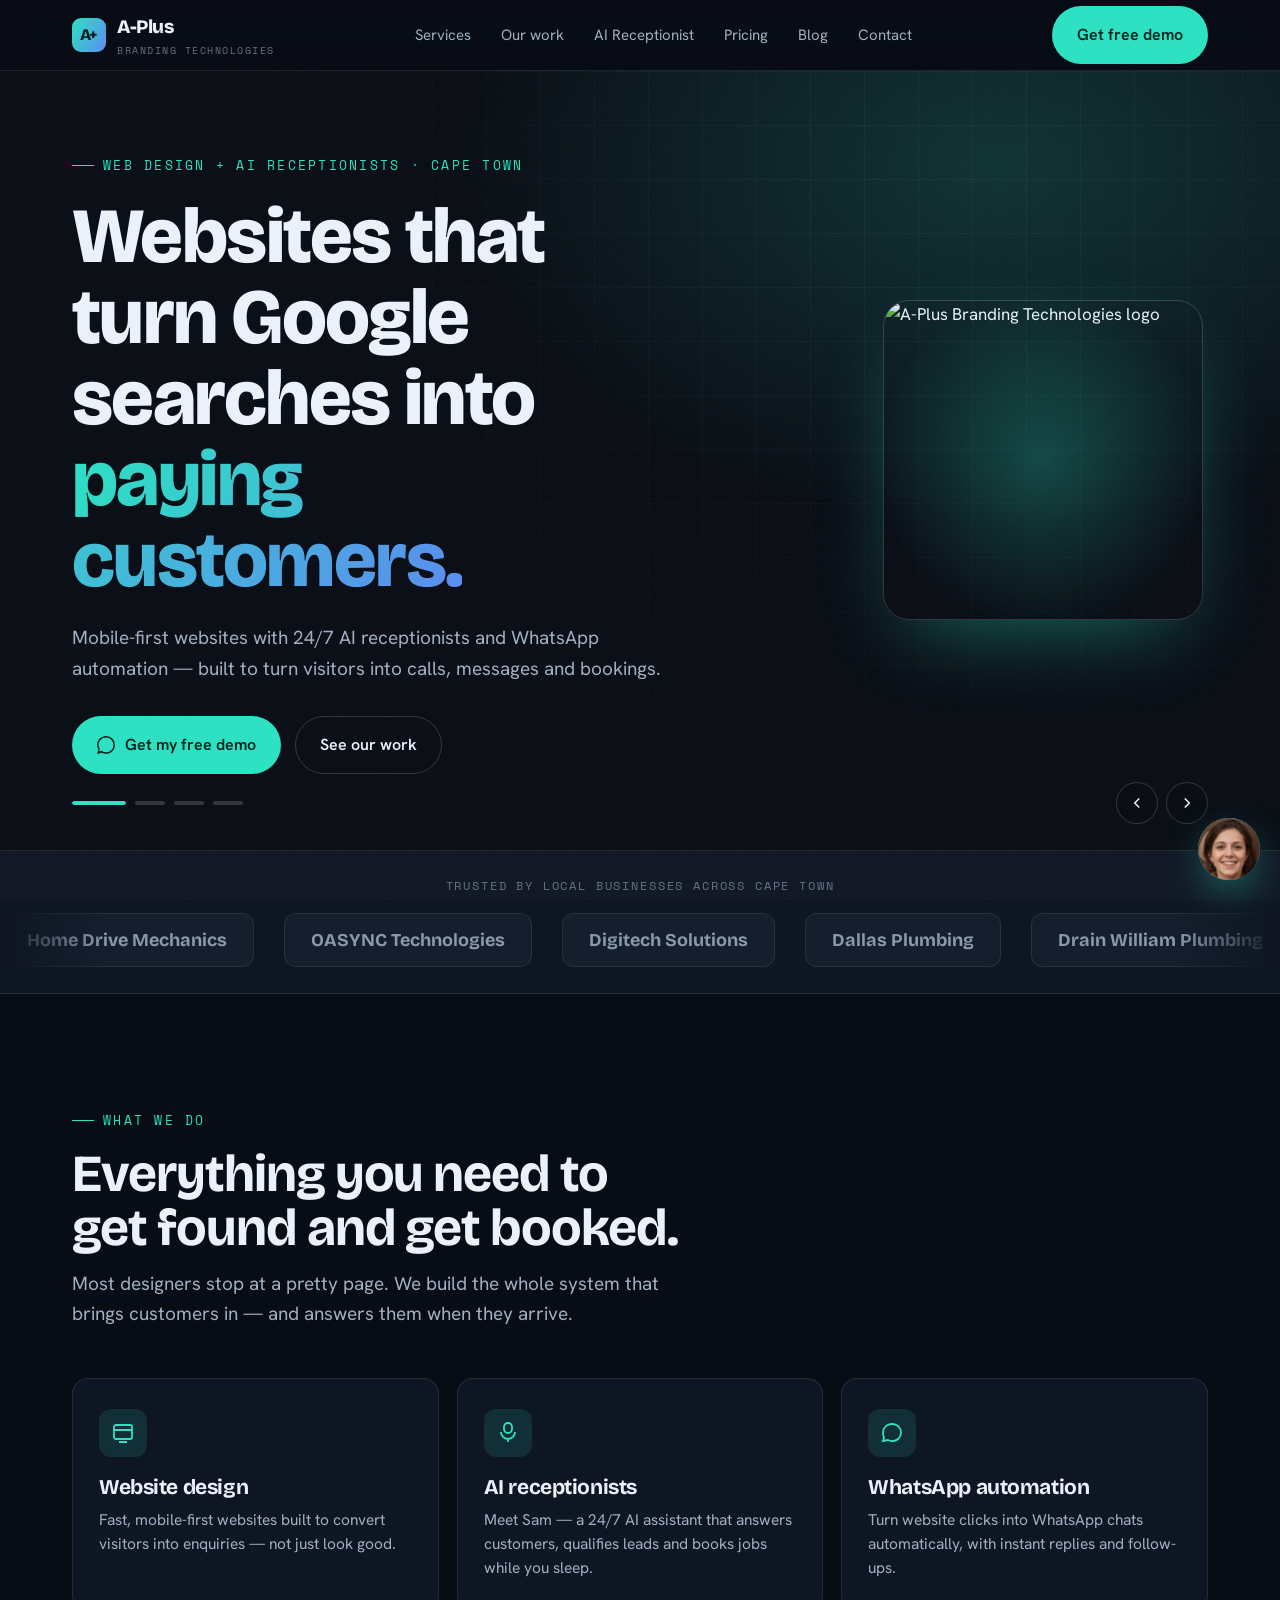
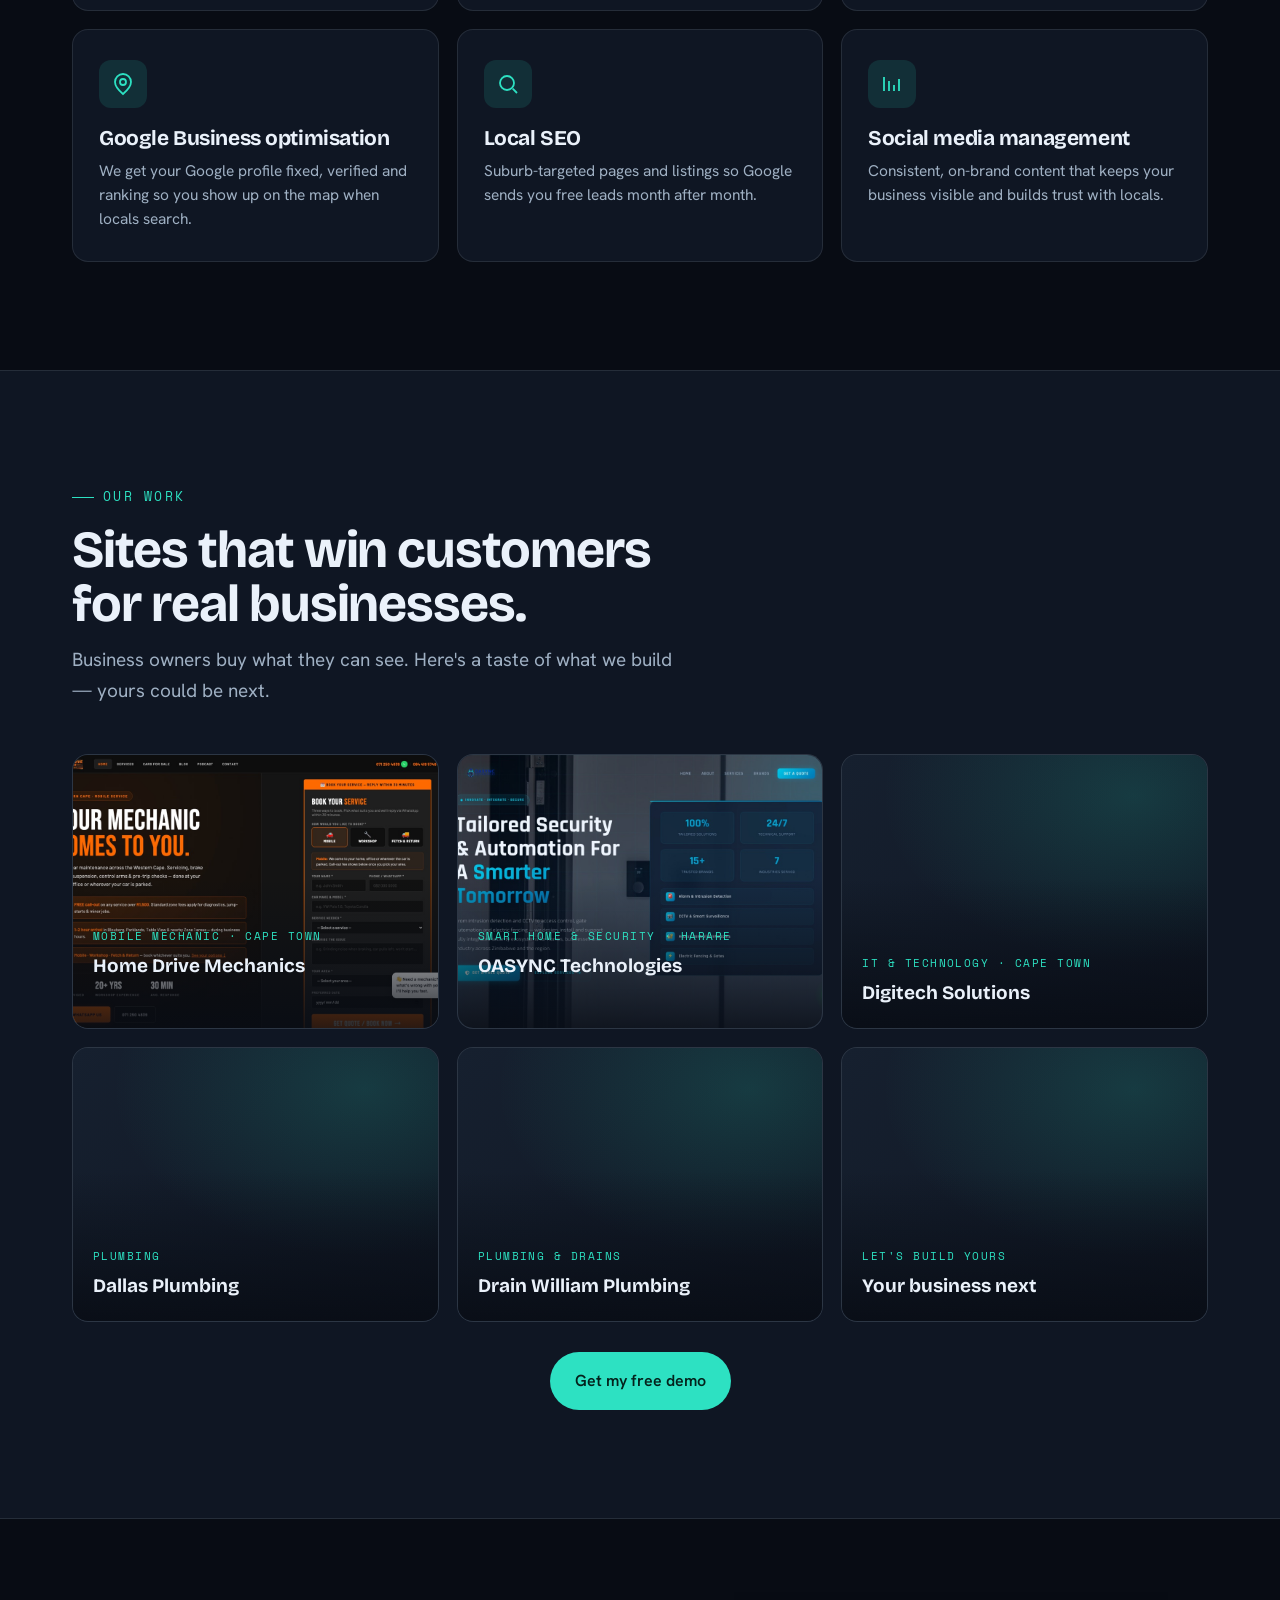
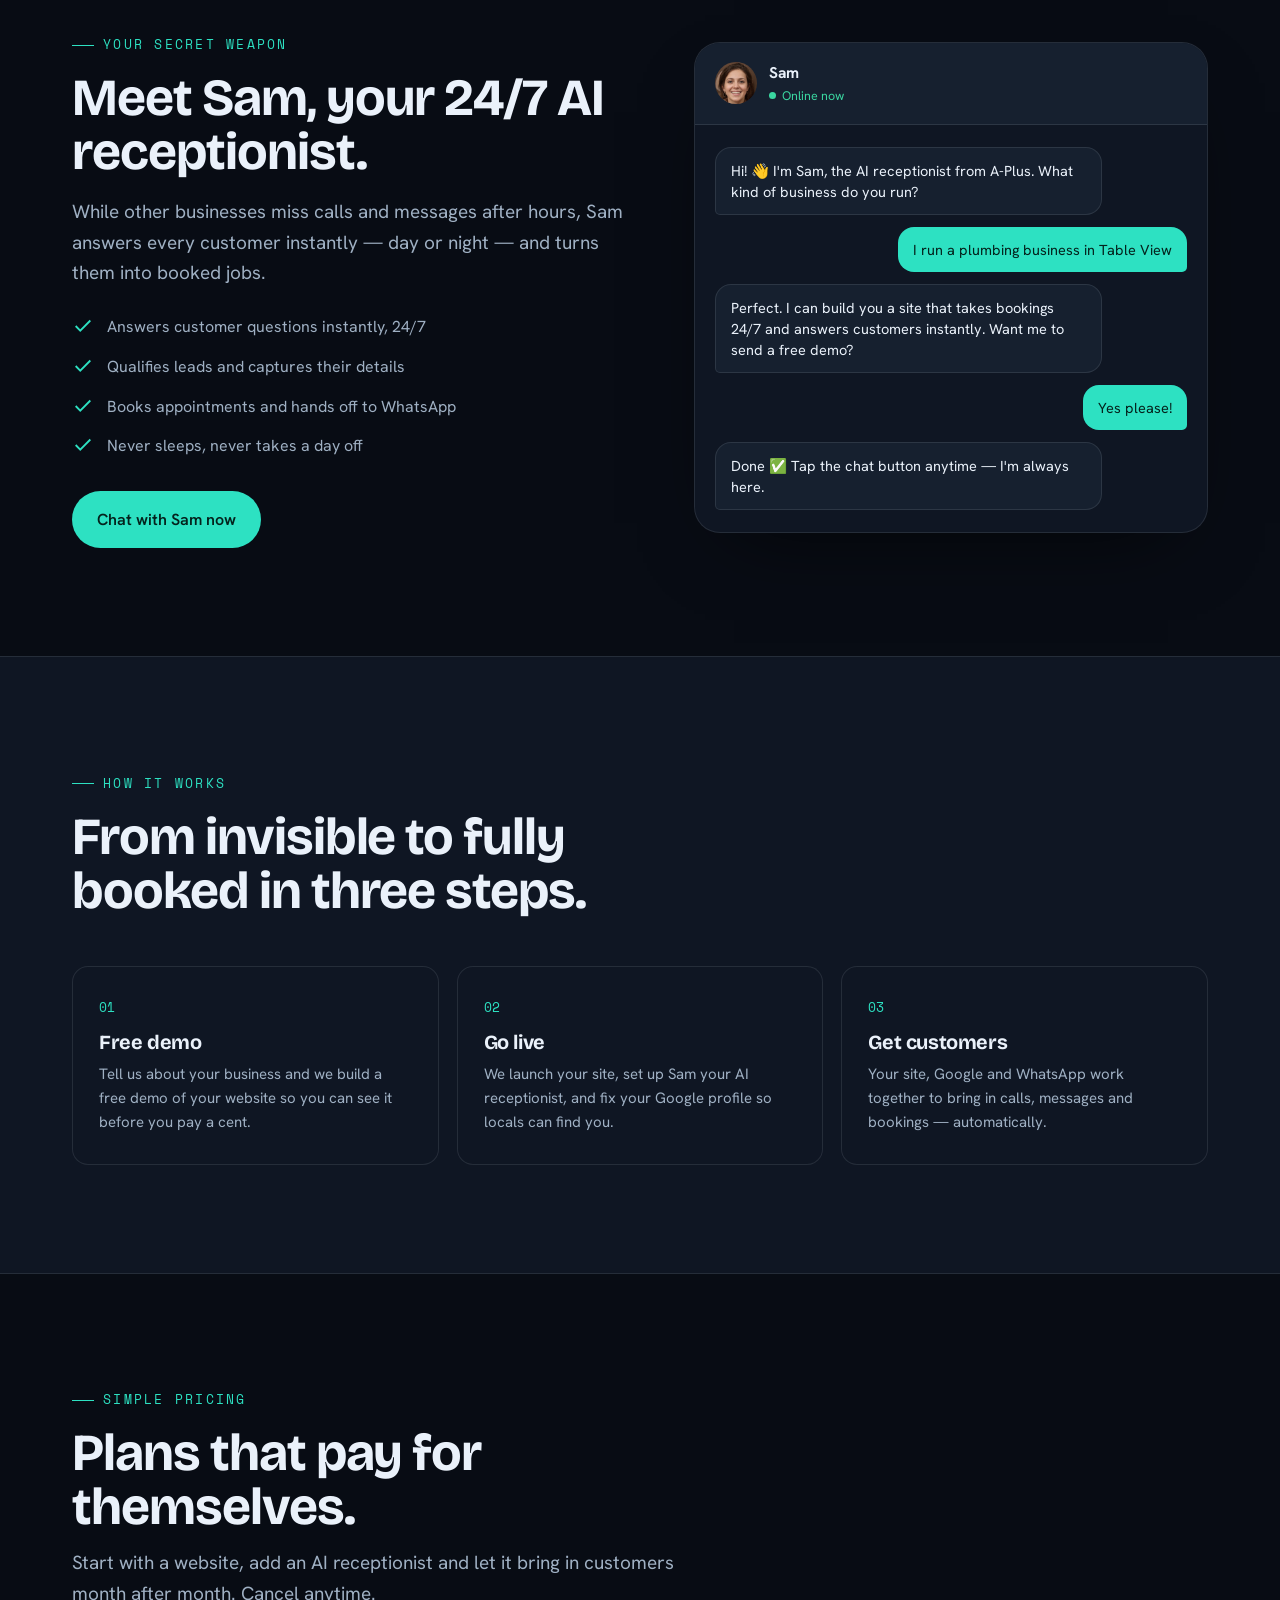
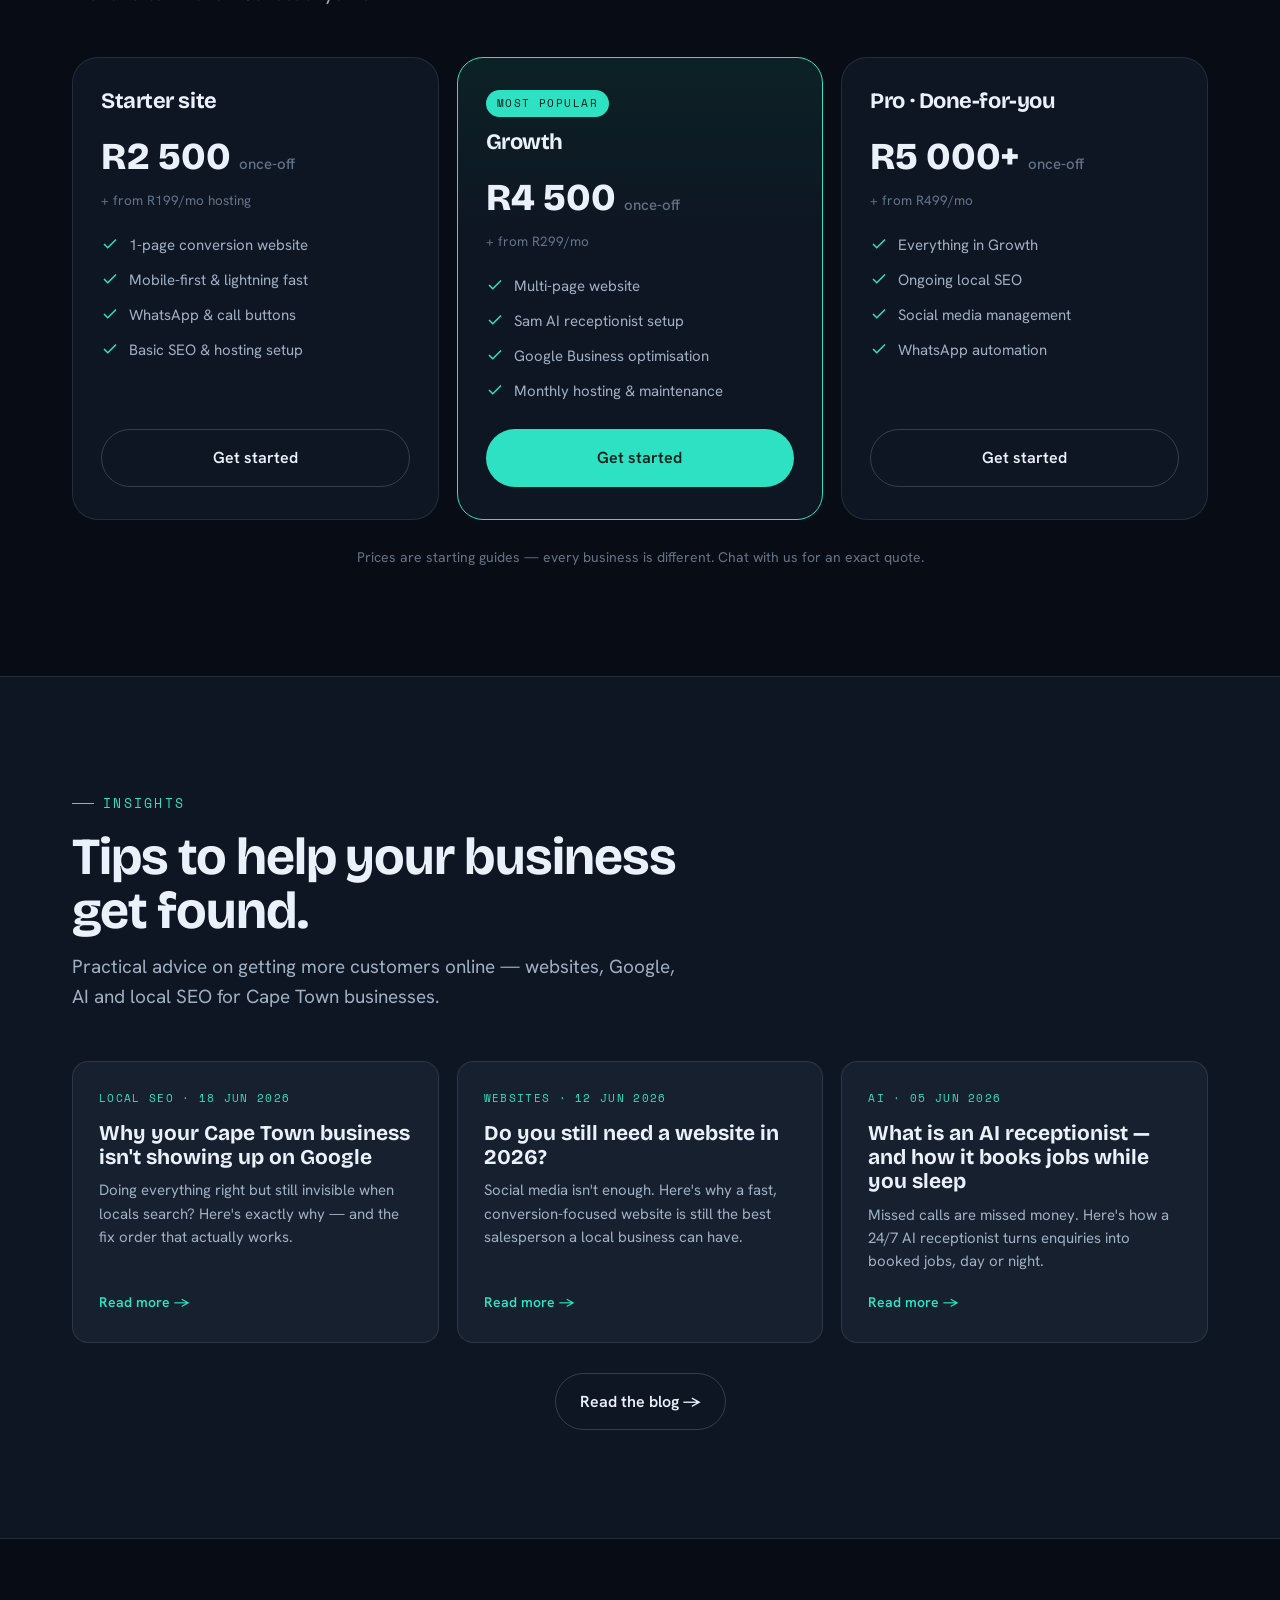
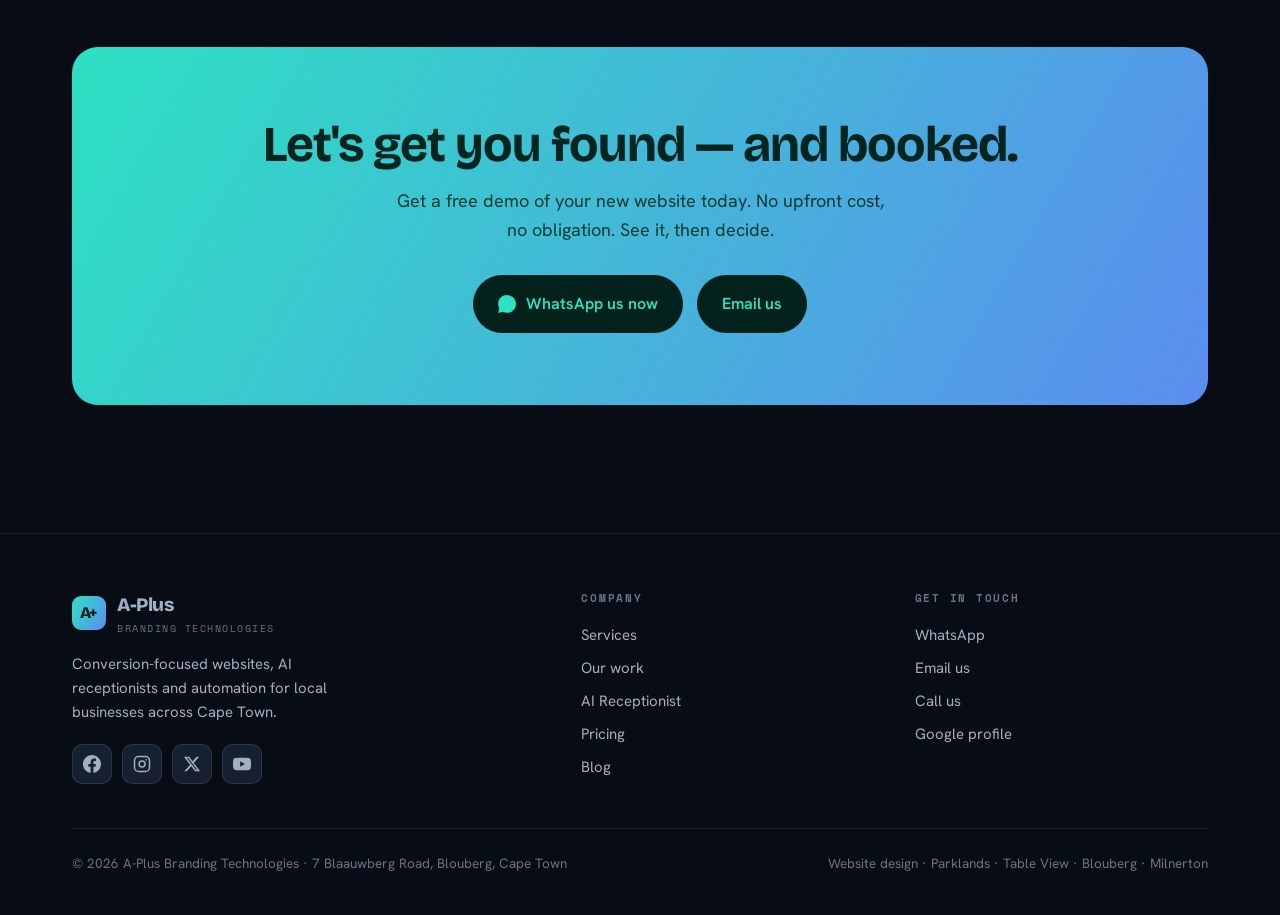
==== commit 73ff1a26: "Use realistic Sam photo avatar + proactive 4s greeting Swap the illustrated avatar for a realistic p" ====
--- a/index.html
+++ b/index.html
@@ -233,6 +233,10 @@
   #sam-fab{position:fixed;right:20px;bottom:20px;z-index:80;width:62px;height:62px;border-radius:50%;background:var(--grad);color:var(--accent-ink);border:none;cursor:pointer;display:grid;place-items:center;box-shadow:0 14px 40px -10px rgba(45,225,194,.6);transition:.25s}
   #sam-fab:hover{transform:scale(1.06)}
   #sam-fab svg{width:28px;height:28px}
+  #sam-fab{overflow:hidden}
+  #sam-fab img{width:100%;height:100%;object-fit:cover;display:block}
+  .chatdemo .av,#sam-panel .top .av{overflow:hidden}
+  .chatdemo .av img,#sam-panel .top .av img{width:100%;height:100%;object-fit:cover;display:block}
   #sam-panel{position:fixed;right:20px;bottom:94px;z-index:81;width:min(360px,calc(100vw - 40px));background:var(--bg-2);border:1px solid var(--line-2);border-radius:20px;overflow:hidden;box-shadow:0 30px 90px -30px rgba(0,0,0,.9);transform:translateY(16px) scale(.98);opacity:0;pointer-events:none;transition:.22s ease}
   #sam-panel.open{transform:none;opacity:1;pointer-events:auto}
   #sam-panel .top{display:flex;align-items:center;gap:11px;padding:16px 18px;background:var(--bg-3);border-bottom:1px solid var(--line)}
@@ -385,7 +389,7 @@
       <a class="btn btn-primary" onclick="openSam()">Chat with Sam now</a>
     </div>
     <div class="chatdemo rv" aria-hidden="true">
-      <div class="ch-top"><div class="av">S</div><div><b>Sam</b><small>Online now</small></div></div>
+      <div class="ch-top"><div class="av"><img src="assets/brand/sam-photo.jpg" alt="Sam" /></div><div><b>Sam</b><small>Online now</small></div></div>
       <div class="ch-body">
         <div class="bub bot">Hi! 👋 I'm Sam, the AI receptionist from A-Plus. What kind of business do you run?</div>
         <div class="bub user">I run a plumbing business in Table View</div>
@@ -504,10 +508,10 @@
 </footer>
 
 <button id="sam-fab" aria-label="Chat with Sam" onclick="toggleSam()">
-  <svg viewBox="0 0 24 24" fill="none" stroke="currentColor" stroke-width="2"><path d="M21 11.5a8.38 8.38 0 01-9 8.5 8.5 8.5 0 01-4-1L3 20l1-3.5A8.38 8.38 0 013 11.5 8.5 8.5 0 0112 3a8.5 8.5 0 019 8.5z"/></svg>
+  <img src="assets/brand/sam-photo.jpg" alt="Chat with Sam" />
 </button>
 <div id="sam-panel" role="dialog" aria-label="Chat with Sam">
-  <div class="top"><div class="av">S</div><div><b>Sam</b><small>AI receptionist · online</small></div><button class="x" aria-label="Close chat" onclick="toggleSam()">×</button></div>
+  <div class="top"><div class="av"><img src="assets/brand/sam-photo.jpg" alt="Sam" /></div><div><b>Sam</b><small>AI receptionist · online</small></div><button class="x" aria-label="Close chat" onclick="toggleSam()">×</button></div>
   <div id="sam-msgs"></div>
   <div class="qr" id="sam-qr"></div>
   <form class="sam-input" onsubmit="samType(event)">
@@ -729,6 +733,8 @@
   samBusy=false; renderQuick();
 }
 function samType(e){ e.preventDefault(); const inp=document.getElementById('sam-in'),txt=inp.value.trim(); if(!txt)return; inp.value=''; sendToSam(txt); }
+/* Proactive greeting: open Sam 4s after arrival, once per visit */
+if(!sessionStorage.getItem('samGreeted')){ setTimeout(()=>{ if(!samStarted){ openSam(); sessionStorage.setItem('samGreeted','1'); } }, 4000); }
 </script>
 </body>
 </html>
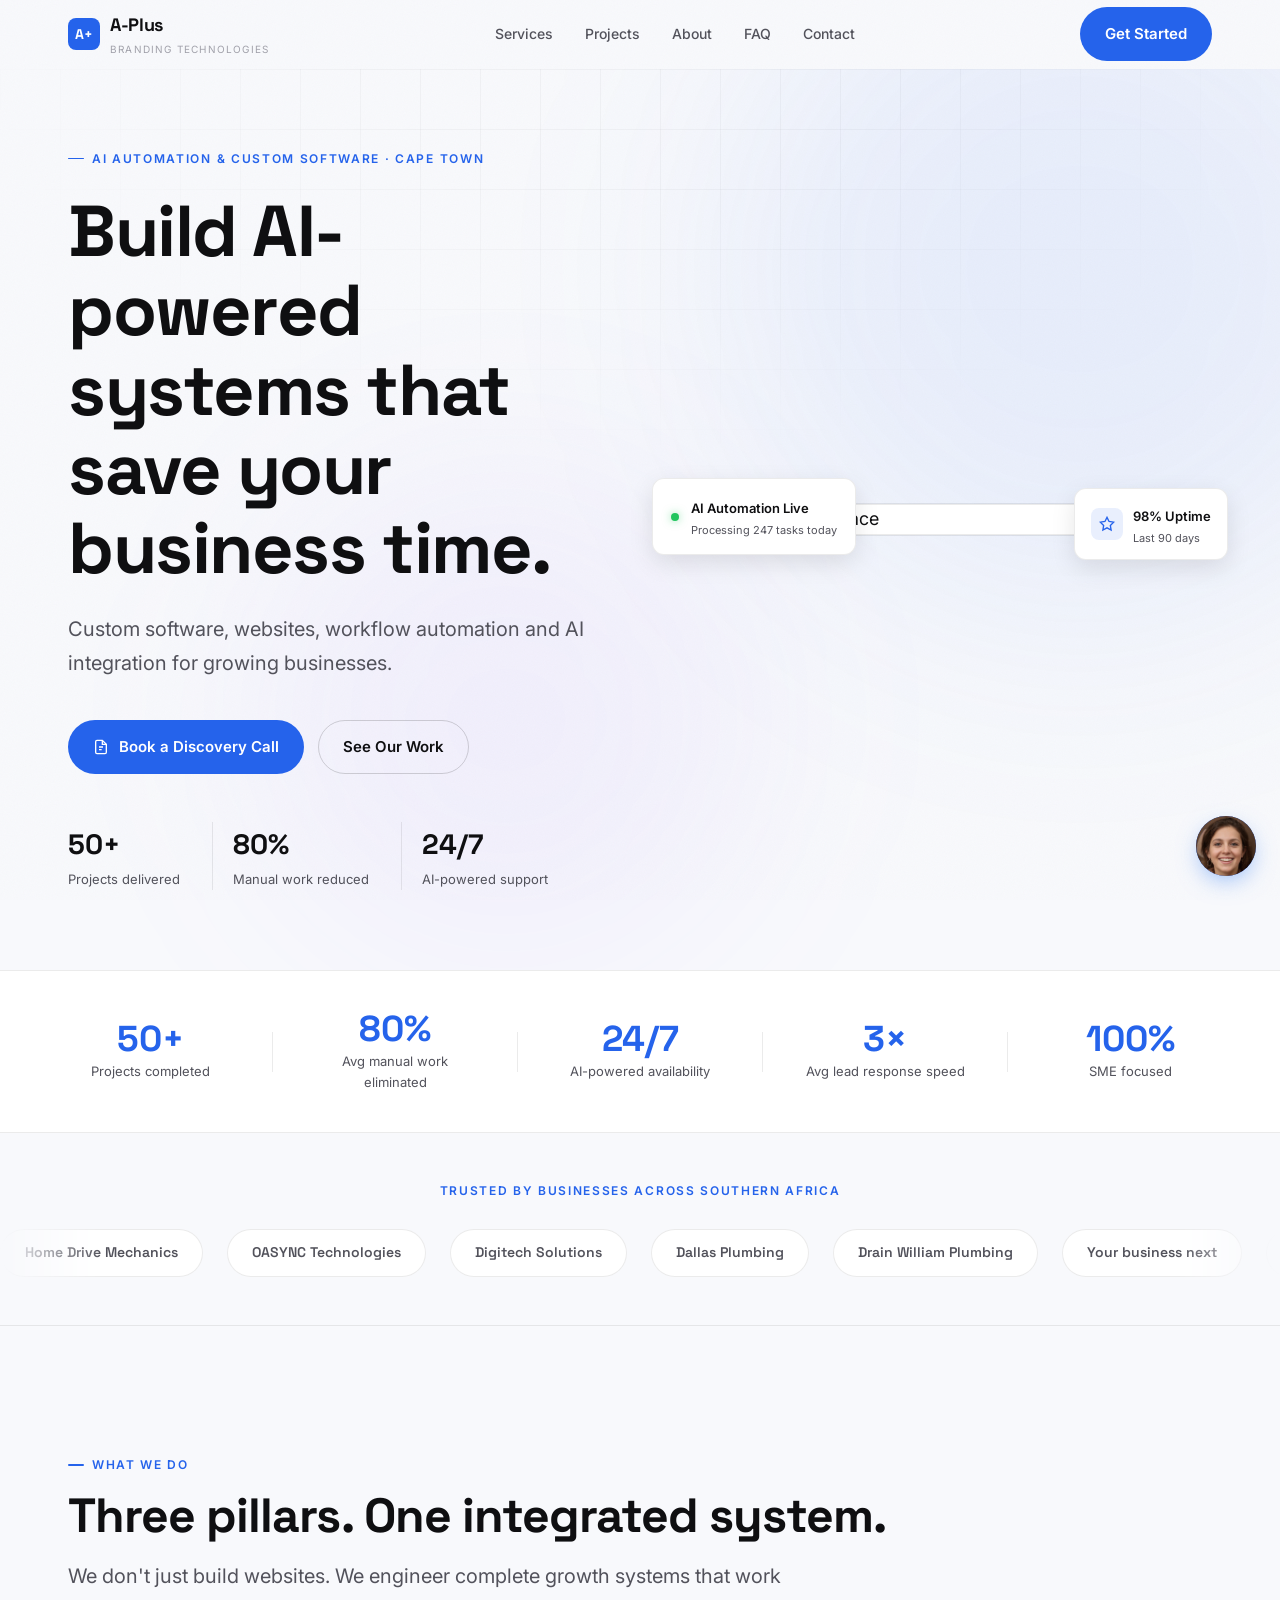
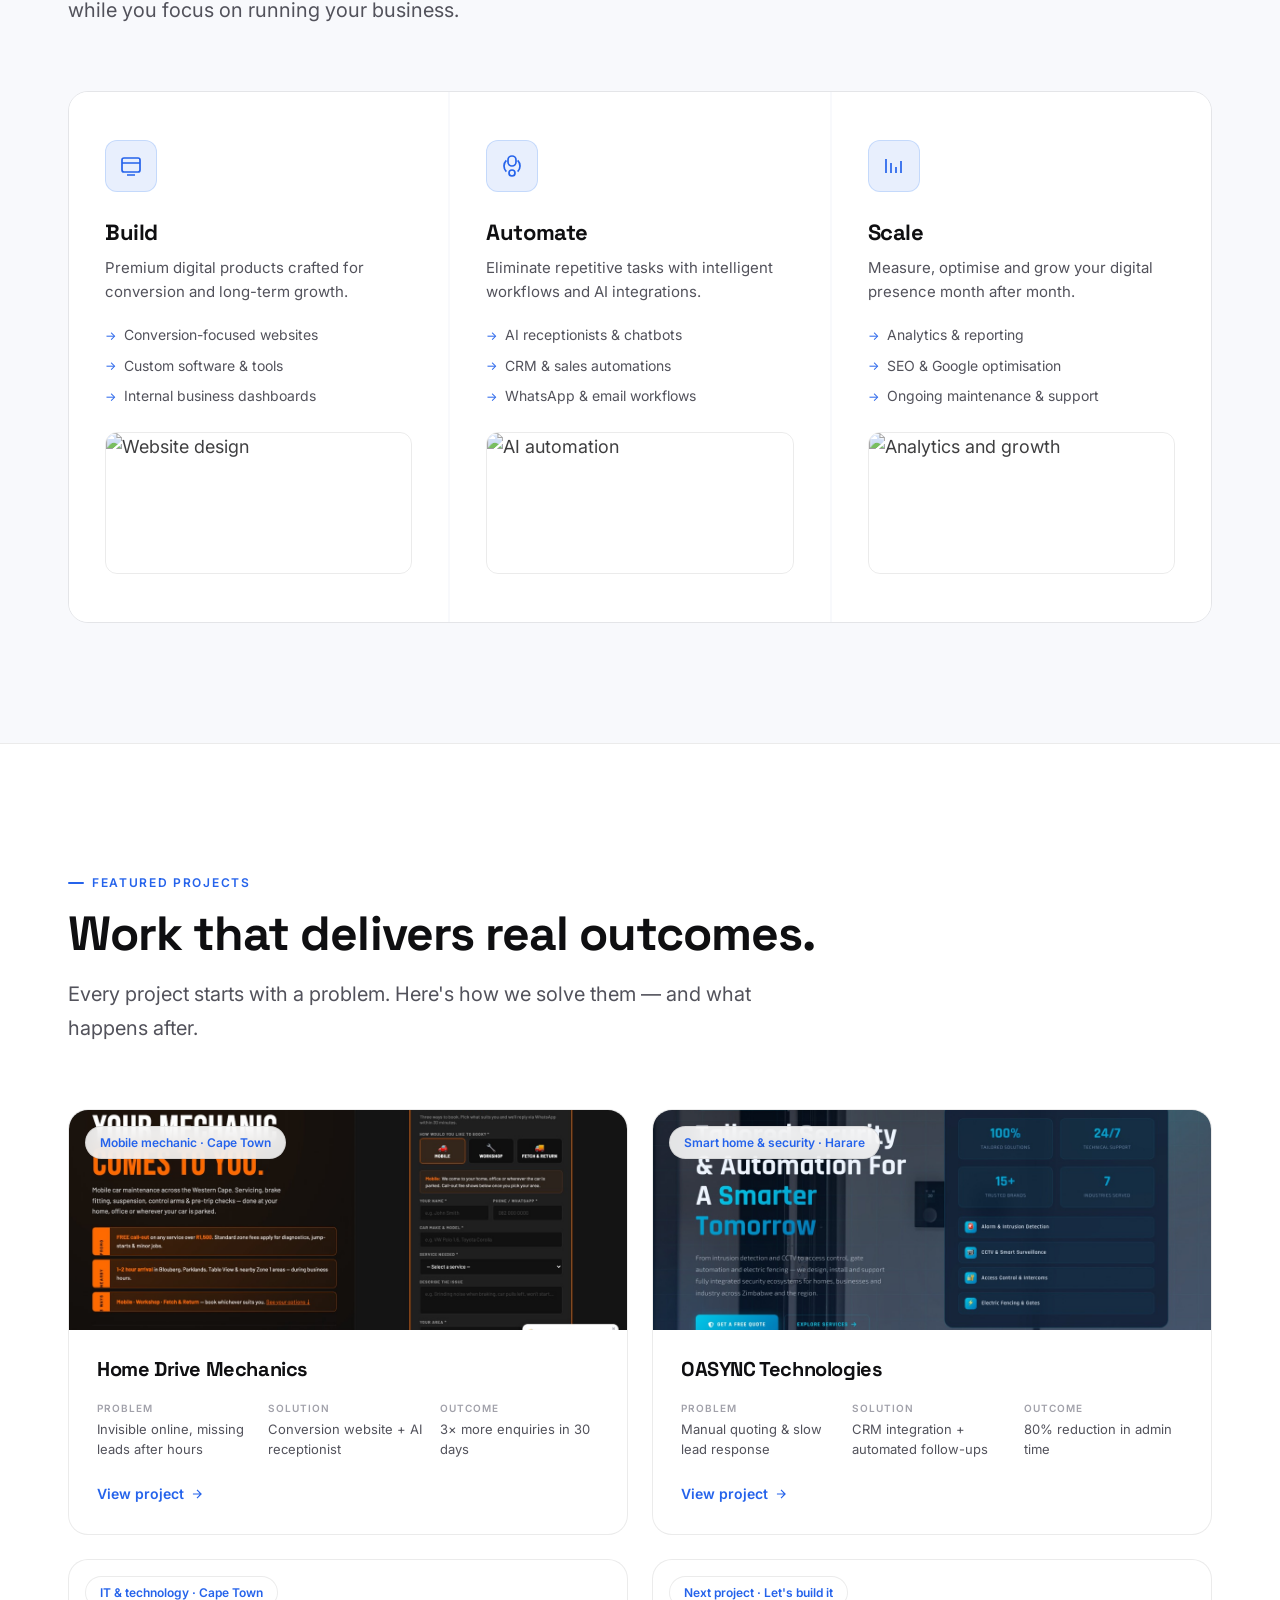
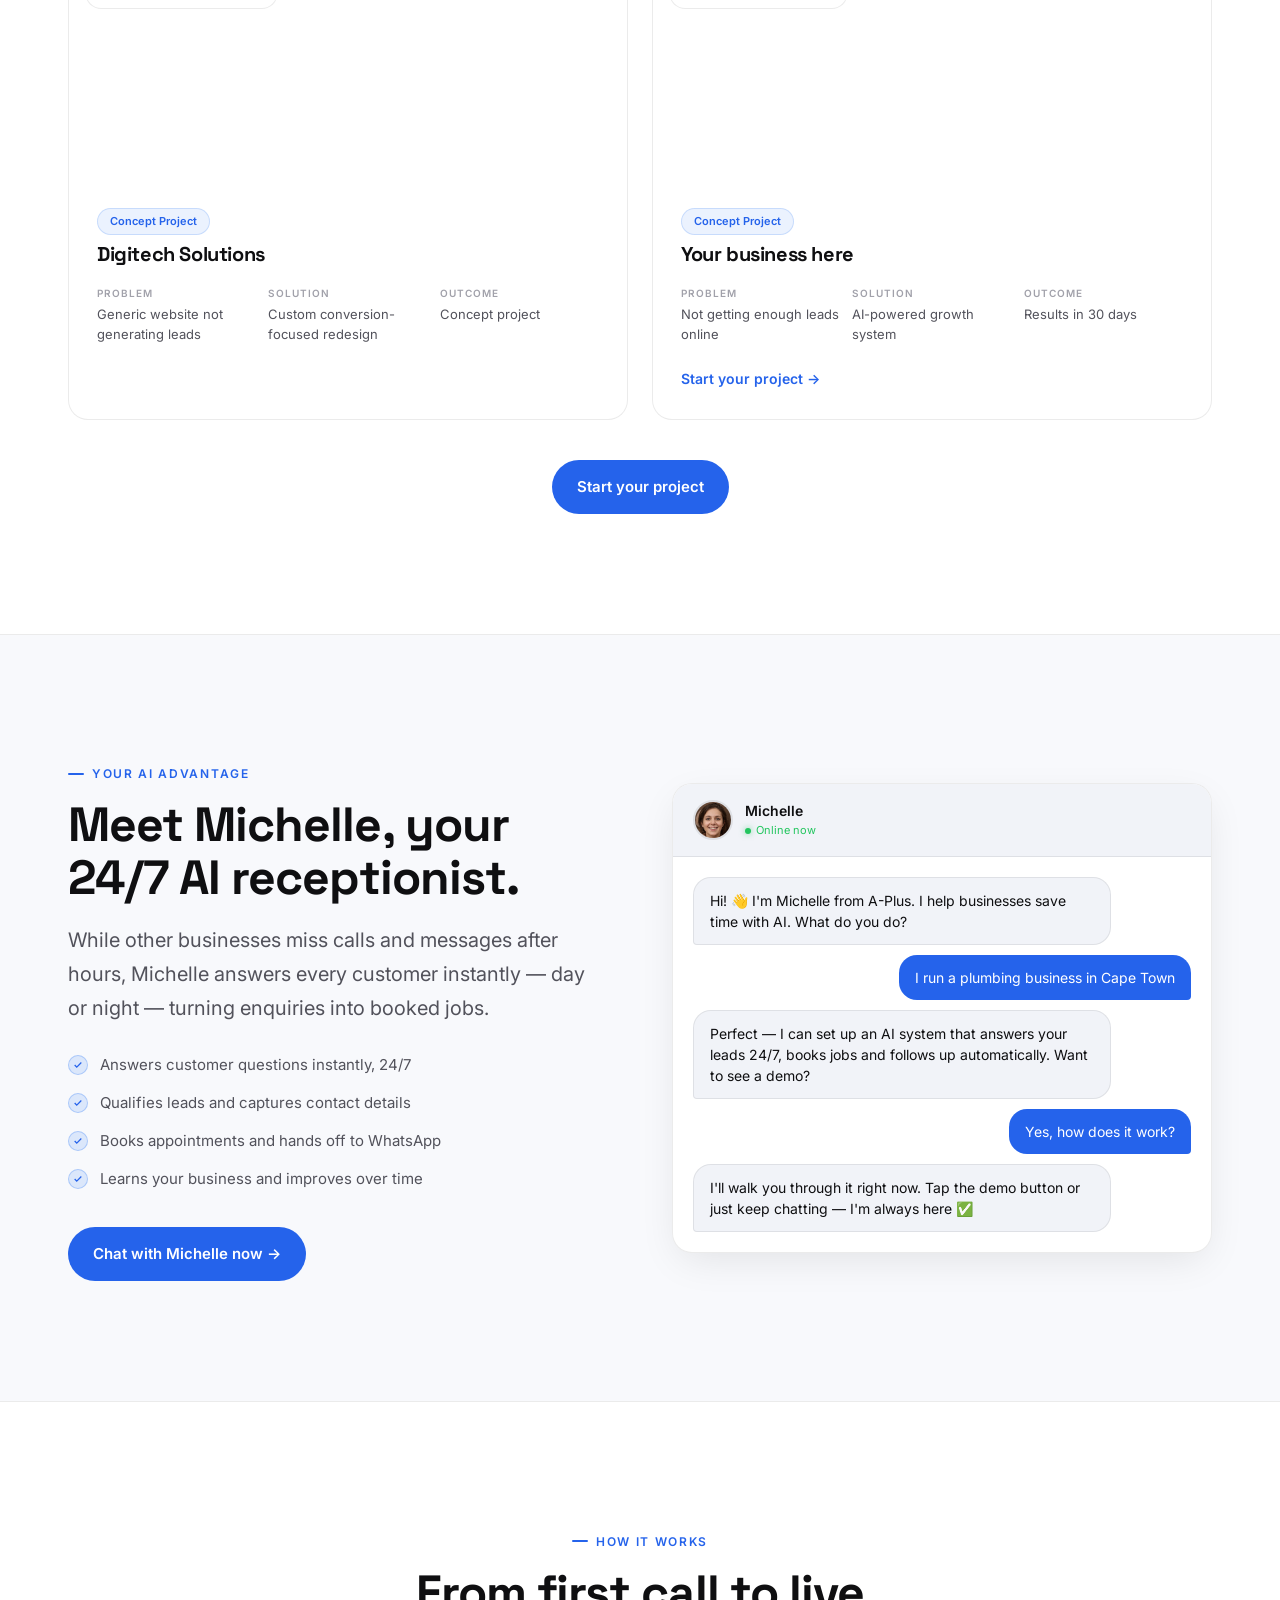
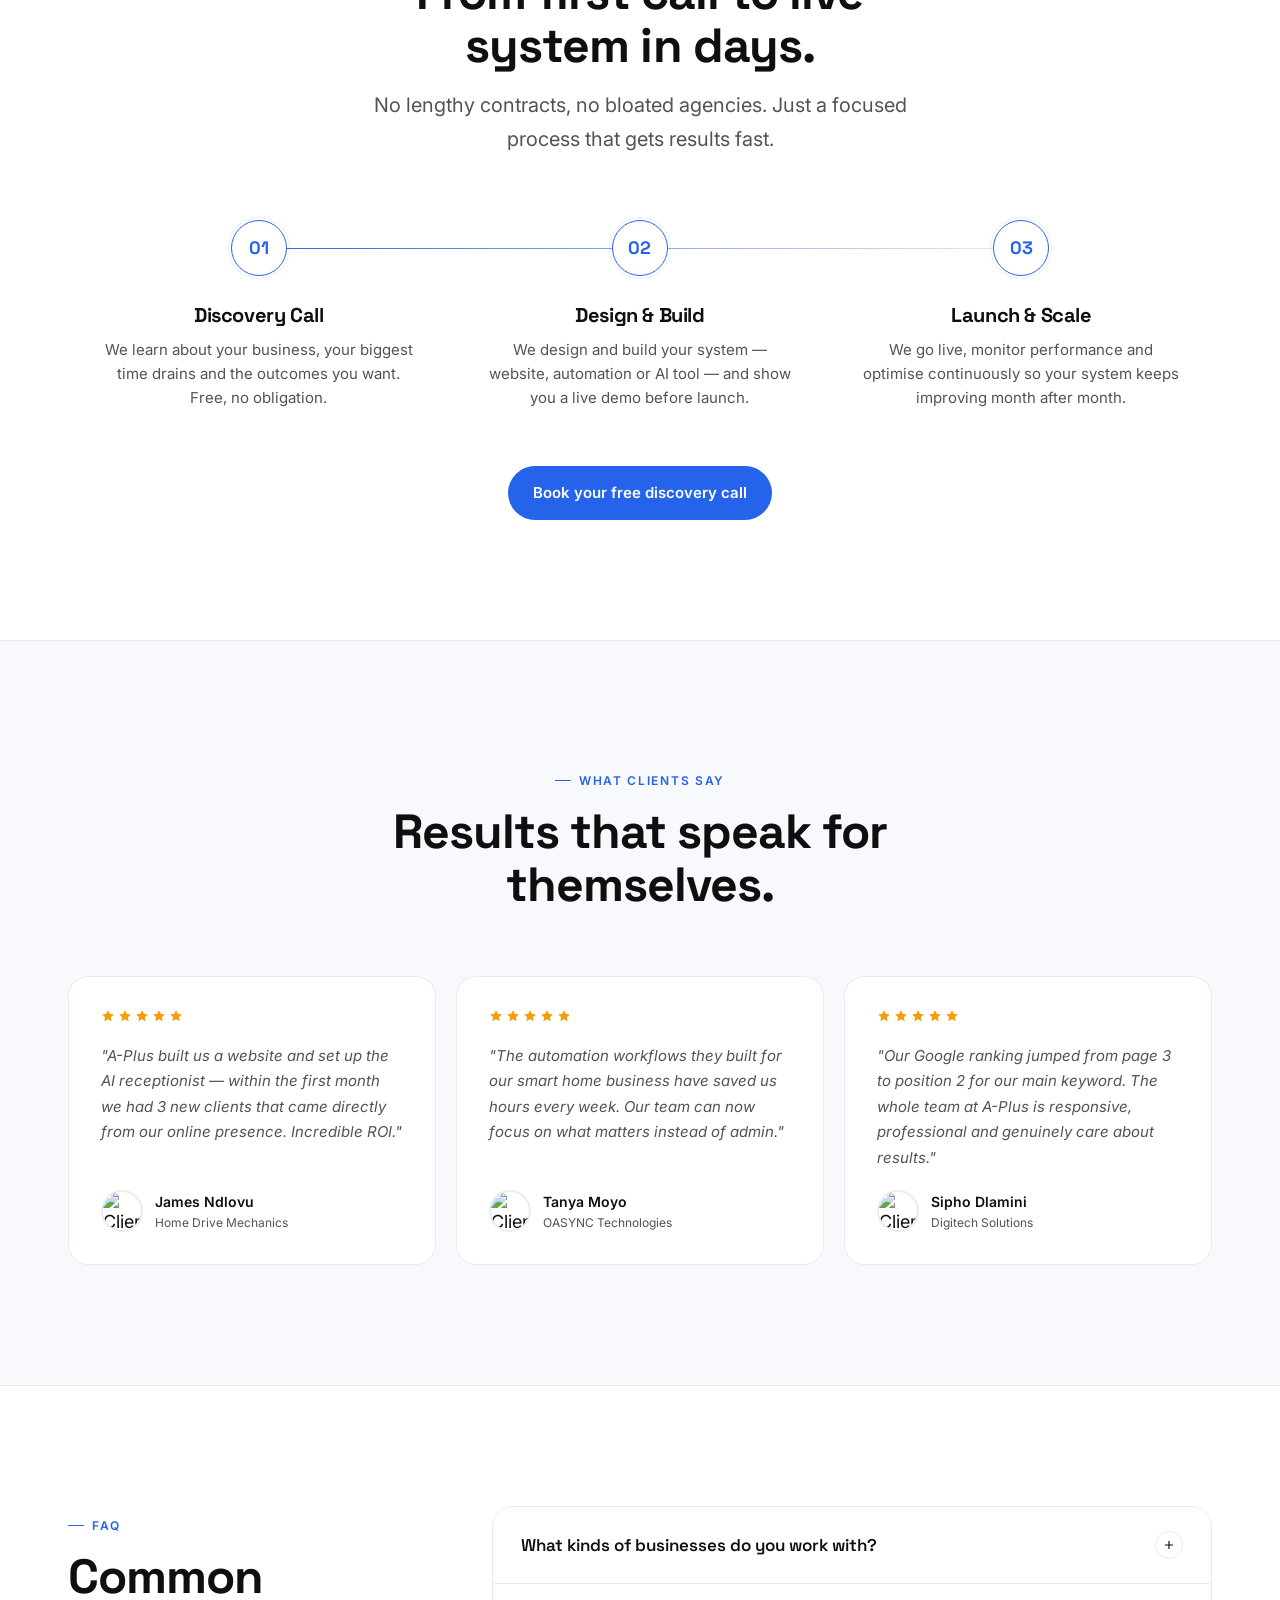
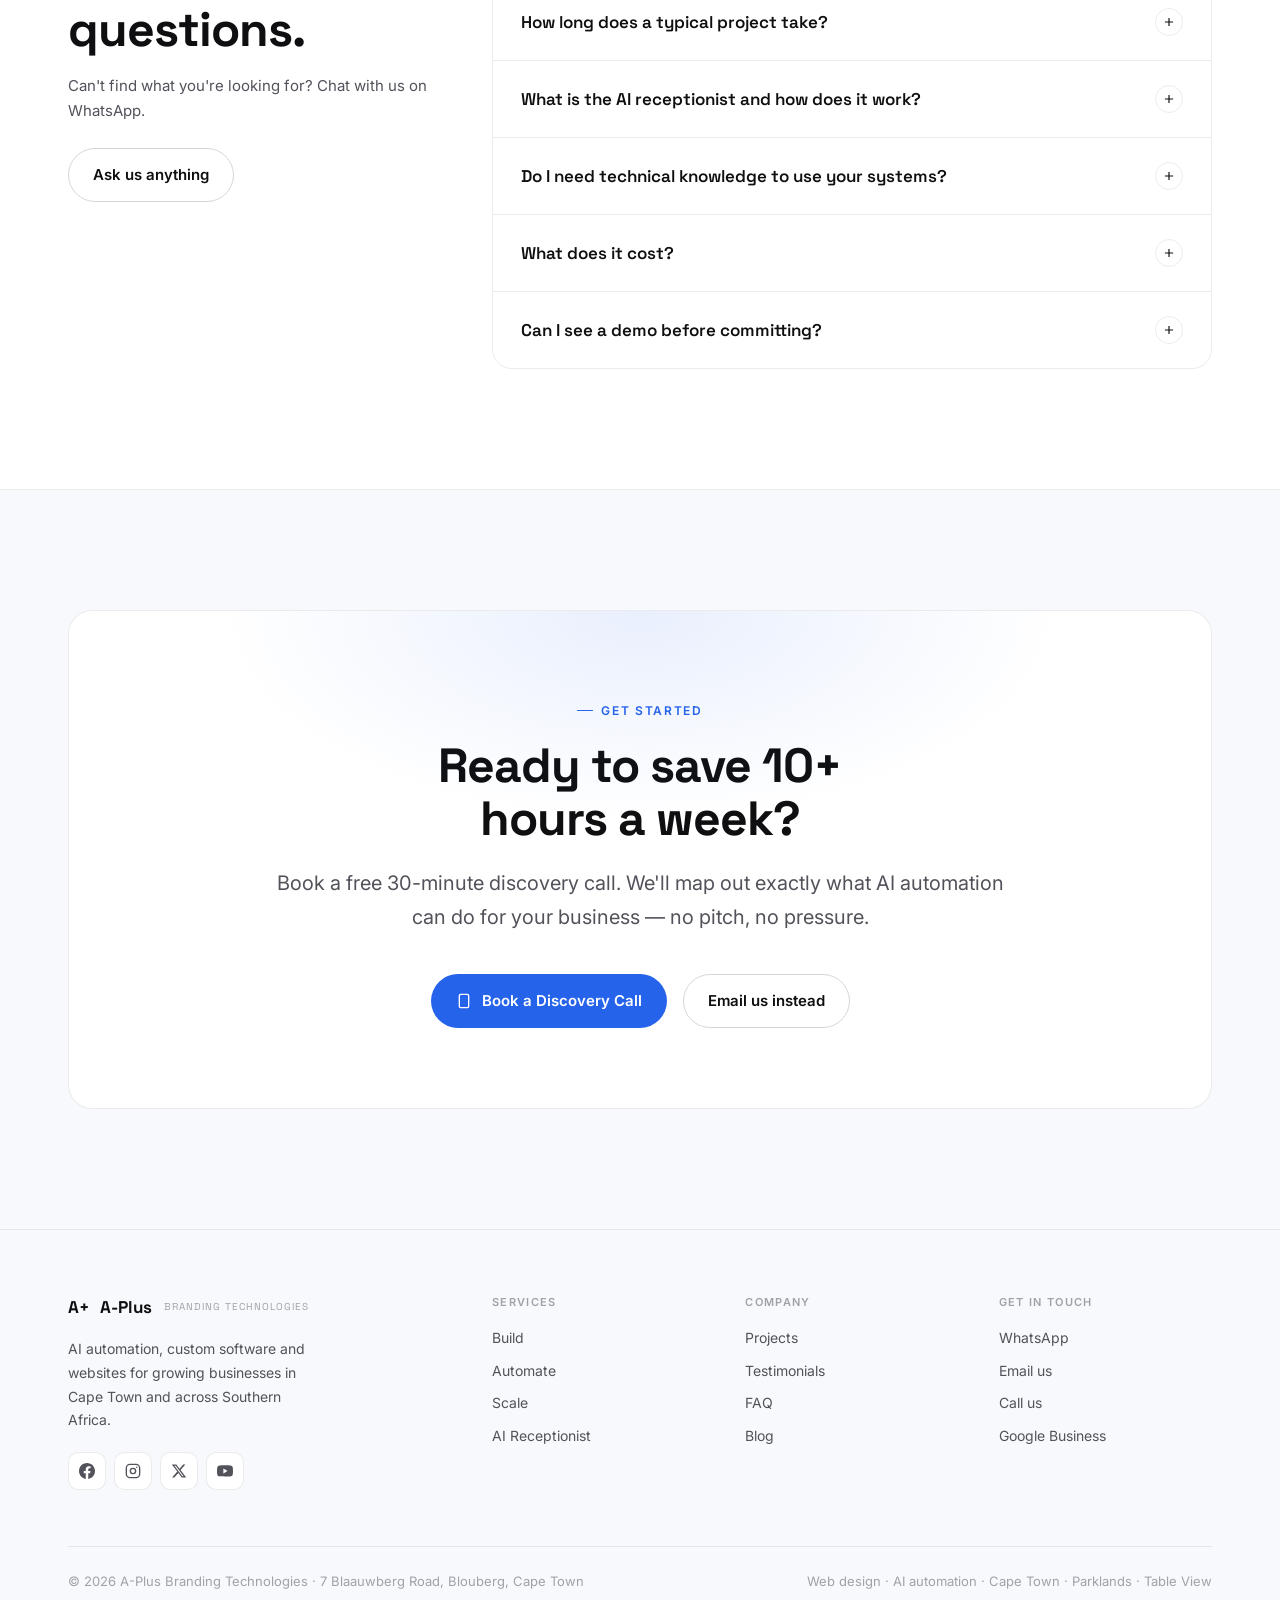
==== commit 6de88a3f: "Update website to a light theme with a clean, modern aesthetic Adjusted site-wide color variables in" ====
--- a/index.html
+++ b/index.html
@@ -3,306 +3,353 @@
 <head>
 <meta charset="UTF-8" />
 <meta name="viewport" content="width=device-width, initial-scale=1.0" />
-<title>A-Plus Branding Technologies | Websites & AI Receptionists in Cape Town</title>
-<meta name="description" content="A-Plus Branding Technologies builds conversion-focused websites with 24/7 AI receptionists for local businesses in Parklands, Table View, Blouberg, Milnerton and across Cape Town. Get a free demo." />
-<meta name="theme-color" content="#080C14" />
+<title>A-Plus Branding Technologies | AI Automation & Custom Software for SMEs</title>
+<meta name="description" content="A-Plus Branding Technologies builds AI-powered systems, custom software and automation workflows for growing businesses. Book a discovery call." />
+<meta name="theme-color" content="#F8F9FC" />
 <link rel="canonical" href="https://aplusbrandingtechnologies.com/" />
-
 <meta property="og:type" content="website" />
-<meta property="og:title" content="Websites & AI Receptionists that turn searches into customers" />
-<meta property="og:description" content="Mobile-first websites, WhatsApp automation and 24/7 AI receptionists for Cape Town businesses. Get your free demo." />
+<meta property="og:title" content="AI Automation & Custom Software for SMEs | A-Plus Branding Technologies" />
+<meta property="og:description" content="Custom software, websites, workflow automation and AI integration for growing businesses. Book a discovery call." />
 <meta property="og:url" content="https://aplusbrandingtechnologies.com/" />
 <meta property="og:site_name" content="A-Plus Branding Technologies" />
 <meta name="twitter:card" content="summary_large_image" />
 
-<link rel="icon" href="data:image/svg+xml,%3Csvg xmlns='http://www.w3.org/2000/svg' viewBox='0 0 32 32'%3E%3Crect width='32' height='32' rx='7' fill='%23080C14'/%3E%3Ctext x='16' y='23' font-family='Arial,sans-serif' font-size='19' font-weight='700' fill='%232DE1C2' text-anchor='middle'%3EA%2B%3C/text%3E%3C/svg%3E" />
+<link rel="icon" href="data:image/svg+xml,%3Csvg xmlns='http://www.w3.org/2000/svg' viewBox='0 0 32 32'%3E%3Crect width='32' height='32' rx='7' fill='%2309090B'/%3E%3Ctext x='16' y='23' font-family='Arial,sans-serif' font-size='19' font-weight='700' fill='%233B82F6' text-anchor='middle'%3EA%2B%3C/text%3E%3C/svg%3E" />
 
 <link rel="preconnect" href="https://fonts.googleapis.com" />
 <link rel="preconnect" href="https://fonts.gstatic.com" crossorigin />
-<link href="https://fonts.googleapis.com/css2?family=Bricolage+Grotesque:opsz,wght@12..96,600;12..96,700;12..96,800&family=Hanken+Grotesk:wght@400;500;600;700&family=Space+Mono:wght@400;700&display=swap" rel="stylesheet" />
+<link href="https://fonts.googleapis.com/css2?family=Space+Grotesk:wght@400;500;600;700&family=Inter:wght@400;500;600;700&display=swap" rel="stylesheet" />
 
 <script type="application/ld+json">
 {
   "@context": "https://schema.org",
   "@type": "ProfessionalService",
   "name": "A-Plus Branding Technologies",
-  "image": "https://aplusbrandingtechnologies.com/og.jpg",
   "url": "https://aplusbrandingtechnologies.com/",
   "telephone": "+27612017287",
   "email": "info@aplusbrandingtechnologies.com",
-  "priceRange": "RR",
-  "description": "Conversion-focused websites, AI receptionists and automation for local businesses in Cape Town.",
+  "description": "AI automation, custom software and websites for growing businesses in Cape Town.",
   "address": { "@type": "PostalAddress", "streetAddress": "7 Blaauwberg Road", "addressLocality": "Blouberg", "addressRegion": "Western Cape", "addressCountry": "ZA" },
-  "areaServed": ["Parklands", "Table View", "Blouberg", "Milnerton", "Cape Town"],
   "sameAs": ["https://share.google/vMiDCUCj3IaCJYwOH","https://www.facebook.com/aplusbrandingtechnologies","https://www.instagram.com/aplusbranding/","https://x.com/aplusbranding1","https://www.youtube.com/@aplusbrandingtech"]
 }
 </script>
 
 <style>
-  :root{
-    --bg:#080C14; --bg-2:#0F1623; --bg-3:#16202F;
-    --ink:#EAF1FA; --ink-soft:#9FB0C3; --ink-faint:#637488;
-    --accent:#2DE1C2; --accent-2:#5B8DEF; --accent-soft:#5CEBD4; --accent-ink:#04221C;
-    --line:rgba(234,241,250,.10); --line-2:rgba(234,241,250,.18);
-    --display:"Bricolage Grotesque",sans-serif;
-    --body:"Hanken Grotesk",sans-serif;
-    --mono:"Space Mono",monospace;
-    --grad:linear-gradient(120deg,var(--accent),var(--accent-2));
-    --r:16px; --r-lg:26px; --maxw:1180px;
-  }
-  *{box-sizing:border-box;margin:0;padding:0}
-  html{scroll-behavior:smooth}
-  body{background:var(--bg);color:var(--ink);font-family:var(--body);font-size:17px;line-height:1.6;-webkit-font-smoothing:antialiased;overflow-x:hidden}
-  .grain{position:fixed;inset:0;z-index:1;pointer-events:none;opacity:.045;
-    background-image:url("data:image/svg+xml,%3Csvg xmlns='http://www.w3.org/2000/svg' width='200' height='200'%3E%3Cfilter id='n'%3E%3CfeTurbulence type='fractalNoise' baseFrequency='.85' numOctaves='3'/%3E%3C/filter%3E%3Crect width='100%25' height='100%25' filter='url(%23n)'/%3E%3C/svg%3E")}
-  a{color:inherit;text-decoration:none}
-  img{max-width:100%;display:block}
-  .wrap{width:100%;max-width:var(--maxw);margin:0 auto;padding:0 22px;position:relative;z-index:2}
-  .kicker{font-family:var(--mono);font-size:12.5px;letter-spacing:.18em;text-transform:uppercase;color:var(--accent);display:inline-flex;align-items:center;gap:9px}
-  .kicker::before{content:"";width:22px;height:1px;background:var(--accent)}
-  h1,h2,h3{font-family:var(--display);font-weight:700;line-height:1.04;letter-spacing:-.02em}
-  h2{font-size:clamp(30px,5vw,52px)}
-  .lead{color:var(--ink-soft);font-size:clamp(16px,2vw,19px);max-width:60ch}
-  .grad-text{background:var(--grad);-webkit-background-clip:text;background-clip:text;color:transparent}
-
-  .btn{display:inline-flex;align-items:center;gap:10px;font-family:var(--body);font-weight:600;font-size:16px;padding:15px 24px;border-radius:100px;border:1px solid transparent;cursor:pointer;transition:.25s ease;white-space:nowrap}
-  .btn-primary{background:var(--accent);color:var(--accent-ink)}
-  .btn-primary:hover{background:var(--accent-soft);transform:translateY(-2px);box-shadow:0 12px 30px -10px rgba(45,225,194,.5)}
-  .btn-ghost{background:transparent;color:var(--ink);border-color:var(--line-2)}
-  .btn-ghost:hover{border-color:var(--ink);background:rgba(234,241,250,.04)}
-  .btn svg{width:18px;height:18px}
-
-  header.nav{position:sticky;top:0;z-index:50;backdrop-filter:blur(12px);background:rgba(8,12,20,.72);border-bottom:1px solid var(--line)}
-  .nav-in{display:flex;align-items:center;justify-content:space-between;height:70px}
-  .logo{display:flex;align-items:center;gap:11px;font-family:var(--display);font-weight:800;font-size:19px;letter-spacing:-.02em}
-  .logo .mark{width:34px;height:34px;border-radius:9px;background:var(--grad);color:var(--accent-ink);display:grid;place-items:center;font-size:16px;font-weight:800}
-  .logo img.brand{height:38px;width:auto;display:none}
-  .logo small{display:block;font-family:var(--mono);font-weight:400;font-size:9.5px;letter-spacing:.16em;color:var(--ink-faint);text-transform:uppercase;margin-top:1px}
-  nav.links{display:flex;align-items:center;gap:30px}
-  nav.links a{font-size:15px;color:var(--ink-soft);transition:.2s}
-  nav.links a:hover{color:var(--ink)}
-  .nav-cta{display:flex;align-items:center;gap:14px}
-  .menu-btn{display:none;background:none;border:1px solid var(--line-2);border-radius:10px;width:42px;height:42px;color:var(--ink);cursor:pointer}
-
-  /* ===== HERO CAROUSEL ===== */
-  .hero{position:relative;min-height:clamp(580px,88vh,780px);display:flex;align-items:center;overflow:hidden;border-bottom:1px solid var(--line)}
-  .slides{position:absolute;inset:0;z-index:0}
-  .slide{position:absolute;inset:0;opacity:0;transition:opacity 1s ease;pointer-events:none}
-  .slide.active{opacity:1;pointer-events:auto}
-  .slide .bgimg{position:absolute;inset:0;background-size:cover;background-position:center;transform:scale(1.06);transition:transform 8s linear}
-  .slide.active .bgimg{transform:scale(1)}
-  .slide .veil{position:absolute;inset:0}
-  .slide .veil.g1{background:radial-gradient(900px 600px at 78% 12%,rgba(45,225,194,.18),transparent 60%),linear-gradient(105deg,var(--bg) 38%,rgba(8,12,20,.6) 100%)}
-  .slide .veil.g2{background:radial-gradient(900px 600px at 20% 18%,rgba(91,141,239,.20),transparent 60%),linear-gradient(105deg,var(--bg) 40%,rgba(8,12,20,.55) 100%)}
-  .slide .veil.g3{background:radial-gradient(800px 600px at 85% 80%,rgba(92,235,212,.16),transparent 60%),linear-gradient(75deg,var(--bg) 40%,rgba(8,12,20,.5) 100%)}
-  .slide .veil.g4{background:radial-gradient(900px 600px at 50% 0%,rgba(91,141,239,.18),transparent 60%),linear-gradient(180deg,rgba(8,12,20,.2),var(--bg))}
-  .hero-grid{position:absolute;inset:0;z-index:1;pointer-events:none;opacity:.45;background-image:linear-gradient(var(--line) 1px,transparent 1px),linear-gradient(90deg,var(--line) 1px,transparent 1px);background-size:54px 54px;mask-image:radial-gradient(circle at 72% 12%,#000,transparent 72%)}
-  .hero .wrap{position:relative;z-index:3;width:100%}
-  .hero-row{display:flex;align-items:center;gap:50px;justify-content:space-between}
-  .hero-inner{max-width:620px;flex:1;min-width:0}
-  .hero-visual{flex-shrink:0;width:330px;display:flex;justify-content:center;position:relative}
-  .hero-visual::before{content:"";position:absolute;inset:-24px;background:radial-gradient(circle,rgba(45,225,194,.26),transparent 65%);z-index:0;animation:pulse 4.5s ease-in-out infinite}
-  @keyframes pulse{0%,100%{opacity:.65;transform:scale(1)}50%{opacity:1;transform:scale(1.1)}}
-  .emblem{position:relative;z-index:1;width:320px;height:320px;border-radius:26px;overflow:hidden;border:1px solid var(--line-2);box-shadow:0 30px 80px -28px rgba(45,225,194,.45)}
-  .emblem img{width:100%;height:100%;object-fit:cover;display:block}
-  @keyframes float{0%,100%{transform:translateY(0)}50%{transform:translateY(-12px)}}
-  .emblem{animation:float 6s ease-in-out infinite}
-  .slide-content{display:none}
-  .slide-content.show{display:block;animation:rise .7s cubic-bezier(.2,.7,.2,1) both}
-  @keyframes rise{from{opacity:0;transform:translateY(24px)}to{opacity:1;transform:none}}
-  .hero .kicker{margin-bottom:20px}
-  .hero h1{font-size:clamp(38px,7vw,78px);font-weight:800;max-width:18ch;margin-bottom:0}
-  .hero p.lead{margin:22px 0 32px;max-width:54ch}
-  .hero-cta{display:flex;flex-wrap:wrap;gap:14px;align-items:center}
-
-  .hero-ui{position:absolute;left:0;right:0;bottom:26px;z-index:4}
-  .hero-ui .wrap{display:flex;align-items:center;gap:18px}
-  .dots{display:flex;gap:9px}
-  .dots button{width:30px;height:4px;border-radius:4px;border:none;background:var(--line-2);cursor:pointer;padding:0;overflow:hidden;position:relative;transition:.3s}
-  .dots button.on{background:rgba(45,225,194,.25);width:54px}
-  .dots button .fill{position:absolute;inset:0;width:0;background:var(--accent);border-radius:4px}
-  .dots button.on .fill.run{animation:prog var(--dur,6s) linear forwards}
-  @keyframes prog{from{width:0}to{width:100%}}
-  .arrows{display:flex;gap:8px;margin-left:auto}
-  .arrows button{width:42px;height:42px;border-radius:50%;border:1px solid var(--line-2);background:rgba(8,12,20,.5);color:var(--ink);cursor:pointer;display:grid;place-items:center;transition:.2s}
-  .arrows button:hover{border-color:var(--accent);color:var(--accent)}
-  .arrows svg{width:18px;height:18px}
-
-  /* ===== LOGO MARQUEE ===== */
-  .marquee-sec{border-bottom:1px solid var(--line);background:var(--bg-2);padding:26px 0}
-  .marquee-sec p.lbl{text-align:center;font-family:var(--mono);font-size:11.5px;letter-spacing:.16em;text-transform:uppercase;color:var(--ink-faint);margin-bottom:18px}
-  .marquee{overflow:hidden;-webkit-mask-image:linear-gradient(90deg,transparent,#000 8%,#000 92%,transparent);mask-image:linear-gradient(90deg,transparent,#000 8%,#000 92%,transparent)}
-  .marquee .track{display:flex;gap:30px;width:max-content;animation:scroll 32s linear infinite}
-  .marquee:hover .track{animation-play-state:paused}
-  @keyframes scroll{to{transform:translateX(-50%)}}
-  .logo-chip{display:flex;align-items:center;justify-content:center;height:54px;padding:0 26px;border:1px solid var(--line);border-radius:12px;background:var(--bg-3);color:var(--ink-soft);font-family:var(--display);font-weight:700;font-size:18px;white-space:nowrap;opacity:.85;transition:.25s}
-  .logo-chip:hover{opacity:1;border-color:var(--line-2);color:var(--ink)}
-  .logo-chip img{max-height:30px;width:auto;filter:grayscale(1) brightness(1.6);opacity:.85;transition:.25s}
-  .logo-chip:hover img{filter:none;opacity:1}
-
-  section.block{padding:clamp(64px,9vw,108px) 0}
-  .sec-head{max-width:62ch;margin-bottom:48px}
-  .sec-head h2{margin:16px 0 14px}
-
-  .grid-svc{display:grid;grid-template-columns:repeat(3,1fr);gap:18px}
-  .card{background:var(--bg-2);border:1px solid var(--line);border-radius:var(--r);padding:30px 26px;transition:.28s ease}
-  .card:hover{transform:translateY(-4px);border-color:var(--line-2);background:var(--bg-3)}
-  .card .ic{width:48px;height:48px;border-radius:12px;background:rgba(45,225,194,.12);display:grid;place-items:center;color:var(--accent);margin-bottom:20px}
-  .card .ic svg{width:24px;height:24px}
-  .card h3{font-size:21px;margin-bottom:9px}
-  .card p{color:var(--ink-soft);font-size:15.5px;line-height:1.55}
-
-  /* ===== PORTFOLIO ===== */
-  .grid-port{display:grid;grid-template-columns:repeat(3,1fr);gap:18px}
-  .port{position:relative;border:1px solid var(--line);border-radius:var(--r);overflow:hidden;aspect-ratio:4/3;background:var(--bg-3);transition:.28s;display:block}
-  .port:hover{transform:translateY(-4px);border-color:var(--line-2)}
-  .port .ph{position:absolute;inset:0;background-size:cover;background-position:center}
-  .port .ph.fallback{background:linear-gradient(135deg,var(--bg-3),var(--bg-2))}
-  .port .ph.fallback::after{content:"";position:absolute;inset:0;background:radial-gradient(420px 280px at 80% 15%,rgba(45,225,194,.16),transparent 60%)}
-  .port .ov{position:absolute;inset:0;display:flex;flex-direction:column;justify-content:flex-end;padding:20px;background:linear-gradient(180deg,transparent 45%,rgba(8,12,20,.86));z-index:2}
-  .port .ov .tag{font-family:var(--mono);font-size:10.5px;letter-spacing:.14em;text-transform:uppercase;color:var(--accent);margin-bottom:6px}
-  .port .ov h4{font-family:var(--display);font-weight:700;font-size:19px}
-  .port .ov .go{margin-top:6px;font-size:13px;color:var(--accent);opacity:0;transform:translateY(6px);transition:.25s}
-  .port:hover .ov .go{opacity:1;transform:none}
-
-  .demo-cta{margin-top:30px;text-align:center}
-
-  /* ===== BLOG CARDS ===== */
-  .grid-blog{display:grid;grid-template-columns:repeat(3,1fr);gap:18px}
-  .blogcard{display:flex;flex-direction:column;background:var(--bg-3);border:1px solid var(--line);border-radius:var(--r);padding:28px 26px;transition:.28s}
-  .blogcard:hover{transform:translateY(-4px);border-color:var(--line-2)}
-  .blogcard .bc-tag{font-family:var(--mono);font-size:11px;letter-spacing:.12em;text-transform:uppercase;color:var(--accent);margin-bottom:14px}
-  .blogcard h4{font-family:var(--display);font-weight:700;font-size:21px;line-height:1.15;margin-bottom:10px}
-  .blogcard p{color:var(--ink-soft);font-size:15px;line-height:1.55;margin-bottom:18px}
-  .blogcard .bc-go{margin-top:auto;font-size:14px;color:var(--accent);font-weight:600}
-
-  /* SAM */
-  .sam{display:grid;grid-template-columns:1.05fr .95fr;gap:54px;align-items:center}
-  .sam ul{list-style:none;margin:26px 0 32px;display:grid;gap:14px}
-  .sam li{display:flex;gap:13px;color:var(--ink-soft);font-size:16px}
-  .sam li svg{width:22px;height:22px;color:var(--accent);flex-shrink:0;margin-top:1px}
-  .chatdemo{background:var(--bg-2);border:1px solid var(--line);border-radius:var(--r-lg);overflow:hidden;box-shadow:0 30px 80px -40px rgba(0,0,0,.8)}
-  .chatdemo .ch-top{display:flex;align-items:center;gap:12px;padding:18px 20px;border-bottom:1px solid var(--line);background:var(--bg-3)}
-  .chatdemo .av{width:42px;height:42px;border-radius:50%;background:var(--grad);color:var(--accent-ink);display:grid;place-items:center;font-family:var(--display);font-weight:800}
-  .chatdemo .ch-top b{display:block;font-size:15.5px}
-  .chatdemo .ch-top small{color:#3ad6a0;font-size:12.5px;display:flex;align-items:center;gap:6px}
-  .chatdemo .ch-top small::before{content:"";width:7px;height:7px;border-radius:50%;background:#3ad6a0}
-  .chatdemo .ch-body{padding:22px 20px;display:grid;gap:12px}
-  .bub{max-width:82%;padding:12px 15px;border-radius:16px;font-size:14.5px;line-height:1.45}
-  .bub.bot{background:var(--bg-3);border:1px solid var(--line);border-bottom-left-radius:5px;justify-self:start}
-  .bub.user{background:var(--accent);color:var(--accent-ink);border-bottom-right-radius:5px;justify-self:end}
-
-  .grid-step{display:grid;grid-template-columns:repeat(3,1fr);gap:18px}
-  .step{padding:30px 26px;border:1px solid var(--line);border-radius:var(--r);background:var(--bg-2)}
-  .step .num{font-family:var(--mono);font-size:13px;color:var(--accent)}
-  .step h3{font-size:20px;margin:14px 0 9px}
-  .step p{color:var(--ink-soft);font-size:15px}
-
-  .grid-price{display:grid;grid-template-columns:repeat(3,1fr);gap:18px;align-items:stretch}
-  .price{background:var(--bg-2);border:1px solid var(--line);border-radius:var(--r-lg);padding:32px 28px;display:flex;flex-direction:column}
-  .price.feat{border-color:var(--accent);background:linear-gradient(180deg,rgba(45,225,194,.10),var(--bg-2) 38%)}
-  .price .badge{align-self:flex-start;font-family:var(--mono);font-size:10.5px;letter-spacing:.14em;text-transform:uppercase;color:var(--accent-ink);background:var(--accent);padding:5px 11px;border-radius:100px;margin-bottom:14px}
-  .price h3{font-size:22px}
-  .price .amt{font-family:var(--display);font-weight:800;font-size:38px;margin:14px 0 2px}
-  .price .amt small{font-family:var(--body);font-weight:500;font-size:15px;color:var(--ink-faint)}
-  .price .sub{color:var(--ink-faint);font-size:13.5px;margin-bottom:22px}
-  .price ul{list-style:none;display:grid;gap:11px;margin-bottom:26px}
-  .price li{display:flex;gap:10px;font-size:15px;color:var(--ink-soft)}
-  .price li svg{width:18px;height:18px;color:var(--accent);flex-shrink:0;margin-top:2px}
-  .price .btn{margin-top:auto;justify-content:center}
-  .price-note{text-align:center;color:var(--ink-faint);font-size:14px;margin-top:26px}
-
-  .cta{background:var(--grad);color:var(--accent-ink);border-radius:var(--r-lg);padding:clamp(40px,6vw,72px);text-align:center;overflow:hidden}
-  .cta h2{font-size:clamp(30px,5vw,50px);color:#03251f}
-  .cta p{max-width:50ch;margin:16px auto 30px;color:#063b32;font-size:18px}
-  .cta .btn-dark{background:#04221C;color:var(--accent)}
-  .cta .btn-dark:hover{background:#02120e}
-  .cta .row{display:flex;gap:14px;justify-content:center;flex-wrap:wrap}
-
-  footer{border-top:1px solid var(--line);padding:56px 0 40px;margin-top:20px}
-  .foot-grid{display:grid;grid-template-columns:1.6fr 1fr 1fr;gap:40px;margin-bottom:40px}
-  footer h5{font-family:var(--mono);font-size:11px;letter-spacing:.16em;text-transform:uppercase;color:var(--ink-faint);margin-bottom:16px}
-  footer a,footer p{color:var(--ink-soft);font-size:15px;display:block;margin-bottom:9px}
-  footer a:hover{color:var(--accent)}
-  .foot-bottom{border-top:1px solid var(--line);padding-top:24px;display:flex;justify-content:space-between;flex-wrap:wrap;gap:12px;color:var(--ink-faint);font-size:13.5px}
-  .socials{display:flex;gap:10px;margin-top:20px}
-  .socials a{width:40px;height:40px;border-radius:10px;border:1px solid var(--line);background:var(--bg-3);display:grid;place-items:center;color:var(--ink-soft);margin:0;transition:.2s}
-  .socials a:hover{color:var(--accent);border-color:var(--accent);transform:translateY(-2px)}
-  .socials svg{width:18px;height:18px}
-
-  #sam-fab{position:fixed;right:20px;bottom:20px;z-index:80;width:62px;height:62px;border-radius:50%;background:var(--grad);color:var(--accent-ink);border:none;cursor:pointer;display:grid;place-items:center;box-shadow:0 14px 40px -10px rgba(45,225,194,.6);transition:.25s}
-  #sam-fab:hover{transform:scale(1.06)}
-  #sam-fab svg{width:28px;height:28px}
-  #sam-fab{overflow:hidden}
-  #sam-fab img{width:100%;height:100%;object-fit:cover;display:block}
-  .chatdemo .av,#sam-panel .top .av{overflow:hidden}
-  .chatdemo .av img,#sam-panel .top .av img{width:100%;height:100%;object-fit:cover;display:block}
-  #sam-panel{position:fixed;right:20px;bottom:94px;z-index:81;width:min(360px,calc(100vw - 40px));background:var(--bg-2);border:1px solid var(--line-2);border-radius:20px;overflow:hidden;box-shadow:0 30px 90px -30px rgba(0,0,0,.9);transform:translateY(16px) scale(.98);opacity:0;pointer-events:none;transition:.22s ease}
-  #sam-panel.open{transform:none;opacity:1;pointer-events:auto}
-  #sam-panel .top{display:flex;align-items:center;gap:11px;padding:16px 18px;background:var(--bg-3);border-bottom:1px solid var(--line)}
-  #sam-panel .top .av{width:40px;height:40px;border-radius:50%;background:var(--grad);color:var(--accent-ink);display:grid;place-items:center;font-family:var(--display);font-weight:800}
-  #sam-panel .top b{font-size:15px}
-  #sam-panel .top small{color:#3ad6a0;font-size:12px;display:flex;align-items:center;gap:5px}
-  #sam-panel .top small::before{content:"";width:6px;height:6px;border-radius:50%;background:#3ad6a0}
-  #sam-panel .top .x{margin-left:auto;background:none;border:none;color:var(--ink-soft);cursor:pointer;font-size:22px;line-height:1}
-  #sam-msgs{padding:18px;height:300px;overflow-y:auto;display:flex;flex-direction:column;gap:10px}
-  #sam-msgs .bub{max-width:84%}
-  .qr{display:flex;flex-wrap:wrap;gap:8px;padding:0 18px 12px}
-  .qr button{font-family:var(--body);font-size:13px;background:transparent;border:1px solid var(--line-2);color:var(--ink);padding:8px 13px;border-radius:100px;cursor:pointer;transition:.2s}
-  .qr button:hover{border-color:var(--accent);color:var(--accent)}
-  .sam-input{display:flex;gap:8px;padding:12px 14px;border-top:1px solid var(--line)}
-  .sam-input input{flex:1;background:var(--bg);border:1px solid var(--line-2);color:var(--ink);border-radius:100px;padding:11px 16px;font-family:var(--body);font-size:14px;outline:none}
-  .sam-input input:focus{border-color:var(--accent)}
-  .sam-input button{background:var(--accent);border:none;color:var(--accent-ink);width:42px;height:42px;border-radius:50%;cursor:pointer;display:grid;place-items:center;flex-shrink:0}
-  .sam-input button svg{width:18px;height:18px}
-
-  .rv{opacity:0;transform:translateY(24px);transition:.7s cubic-bezier(.2,.7,.2,1)}
-  .rv.in{opacity:1;transform:none}
-
-  @media(max-width:980px){
-    .hero-row{flex-direction:column-reverse;align-items:flex-start;gap:30px}
-    .hero-visual{width:auto}
-    .emblem{width:190px;height:190px}
-    .hero-inner{max-width:760px}
-  }
-  @media(max-width:560px){.emblem{width:148px;height:148px}}
-  @media(max-width:900px){
-    .grid-svc,.grid-port,.grid-step,.grid-price,.grid-blog{grid-template-columns:1fr 1fr}
-    .sam{grid-template-columns:1fr;gap:36px}
-    .foot-grid{grid-template-columns:1fr 1fr}
-    nav.links{display:none}
-    .menu-btn{display:grid;place-items:center}
-    nav.links.open{display:flex;flex-direction:column;align-items:flex-start;gap:18px;position:absolute;top:70px;left:0;right:0;background:var(--bg-2);border-bottom:1px solid var(--line);padding:20px 22px;z-index:60}
-  }
-  @media(max-width:640px){
-    .grid-svc,.grid-port,.grid-step,.grid-price,.grid-blog,.foot-grid{grid-template-columns:1fr}
-    .hero-cta .btn{flex:1}
-    .arrows{display:none}
-  }
-  @media(prefers-reduced-motion:reduce){*{animation:none!important;transition:none!important}.rv{opacity:1;transform:none}.slide{transition:none}}
+:root{
+  --bg: #F8F9FC;
+  --surface: #FFFFFF;
+  --surface-2: #F1F3F8;
+  --accent: #2563EB;
+  --accent-light: #3B82F6;
+  --accent-glow: rgba(37,99,235,0.10);
+  --accent-glow-strong: rgba(37,99,235,0.22);
+  --text: #0F0F11;
+  --text-muted: #52525B;
+  --text-faint: #A1A1AA;
+  --border: rgba(0,0,0,0.08);
+  --border-hover: rgba(0,0,0,0.16);
+  --display: 'Space Grotesk', sans-serif;
+  --body: 'Inter', sans-serif;
+  --maxw: 1200px;
+  --r: 12px;
+  --r-lg: 20px;
+  --section-gap: 120px;
+}
+*{box-sizing:border-box;margin:0;padding:0}
+html{scroll-behavior:smooth}
+body{background:var(--bg);color:var(--text);font-family:var(--body);font-size:18px;line-height:1.6;-webkit-font-smoothing:antialiased;overflow-x:hidden}
+a{color:inherit;text-decoration:none}
+img{max-width:100%;display:block}
+.wrap{width:100%;max-width:var(--maxw);margin:0 auto;padding:0 28px;position:relative;z-index:2}
+
+/* ── TYPOGRAPHY ── */
+h1,h2,h3,h4{font-family:var(--display);font-weight:700;line-height:1.1;letter-spacing:-0.02em}
+h1{font-size:clamp(44px,7vw,72px)}
+h2{font-size:clamp(32px,5vw,48px)}
+h3{font-size:clamp(20px,3vw,26px)}
+.label{font-family:var(--body);font-size:12px;font-weight:600;letter-spacing:0.14em;text-transform:uppercase;color:var(--accent);display:inline-flex;align-items:center;gap:8px}
+.label::before{content:"";width:16px;height:1.5px;background:var(--accent);border-radius:2px}
+.lead{color:var(--text-muted);font-size:clamp(16px,2vw,20px);line-height:1.7;max-width:56ch}
+.accent-text{color:var(--accent)}
+.grad-text{background:linear-gradient(135deg,var(--text) 30%,var(--accent));-webkit-background-clip:text;background-clip:text;color:transparent}
+
+/* ── BUTTONS ── */
+.btn{display:inline-flex;align-items:center;gap:10px;font-family:var(--body);font-weight:600;font-size:15px;padding:14px 24px;border-radius:100px;border:1px solid transparent;cursor:pointer;transition:all 0.2s ease;white-space:nowrap;text-decoration:none}
+.btn-primary{background:var(--accent);color:#fff}
+.btn-primary:hover{background:var(--accent-light);transform:translateY(-1px);box-shadow:0 8px 24px -8px var(--accent-glow-strong)}
+.btn-outline{background:transparent;color:var(--text);border-color:var(--border-hover)}
+.btn-outline:hover{border-color:var(--accent);color:var(--accent)}
+.btn svg{width:16px;height:16px;flex-shrink:0}
+
+/* ── NAV ── */
+.nav{position:sticky;top:0;z-index:50;transition:background 0.3s,border-color 0.3s;border-bottom:1px solid transparent}
+.nav.scrolled{background:rgba(248,249,252,0.92);backdrop-filter:blur(16px);-webkit-backdrop-filter:blur(16px);border-color:var(--border);box-shadow:0 1px 20px rgba(0,0,0,0.06)}
+.nav-in{display:flex;align-items:center;justify-content:space-between;height:68px}
+.logo{display:flex;align-items:center;gap:10px;font-family:var(--display);font-weight:700;font-size:18px;letter-spacing:-0.02em}
+.logo .mark{width:32px;height:32px;border-radius:8px;background:var(--accent);color:#fff;display:grid;place-items:center;font-size:14px;font-weight:700}
+.logo small{display:block;font-family:var(--body);font-weight:400;font-size:10px;letter-spacing:0.12em;color:var(--text-faint);text-transform:uppercase;margin-top:2px}
+nav.links{display:flex;align-items:center;gap:32px}
+nav.links a{font-size:14px;font-weight:500;color:var(--text-muted);transition:color 0.2s}
+nav.links a:hover{color:var(--text)}
+.nav-cta{display:flex;align-items:center;gap:12px}
+.menu-btn{display:none;background:none;border:1px solid var(--border-hover);border-radius:8px;width:40px;height:40px;color:var(--text);cursor:pointer;place-items:center}
+
+/* ── NOISE OVERLAY ── */
+.noise{position:fixed;inset:0;z-index:1;pointer-events:none;opacity:0.03;
+  background-image:url("data:image/svg+xml,%3Csvg xmlns='http://www.w3.org/2000/svg' width='200' height='200'%3E%3Cfilter id='n'%3E%3CfeTurbulence type='fractalNoise' baseFrequency='.9' numOctaves='4'/%3E%3C/filter%3E%3Crect width='100%25' height='100%25' filter='url(%23n)'/%3E%3C/svg%3E")}
+
+/* ── HERO ── */
+.hero{position:relative;min-height:100vh;display:flex;align-items:center;overflow:hidden;padding:80px 0}
+.hero-bg{position:absolute;inset:0;z-index:0}
+.hero-bg-img{position:absolute;inset:0;background:url('https://images.unsplash.com/photo-1518770660439-4636190af475?w=1800&q=75&auto=format') center/cover no-repeat;opacity:0.03}
+.hero-glow-1{position:absolute;width:700px;height:700px;border-radius:50%;background:rgba(37,99,235,0.08);filter:blur(120px);top:-150px;right:-150px;pointer-events:none}
+.hero-glow-2{position:absolute;width:500px;height:500px;border-radius:50%;background:rgba(139,92,246,0.06);filter:blur(100px);bottom:0;left:20%;pointer-events:none}
+.hero-grid-overlay{position:absolute;inset:0;background-image:linear-gradient(var(--border) 1px,transparent 1px),linear-gradient(90deg,var(--border) 1px,transparent 1px);background-size:60px 60px;mask-image:radial-gradient(ellipse 80% 80% at 50% -10%,#000 30%,transparent 70%);opacity:0.4}
+.hero .wrap{position:relative;z-index:3;width:100%}
+.hero-layout{display:grid;grid-template-columns:1fr 1fr;gap:64px;align-items:center}
+.hero-inner{display:flex;flex-direction:column;gap:0}
+.hero-label{margin-bottom:24px}
+.hero h1{margin-bottom:24px}
+.hero .lead{margin-bottom:40px}
+.hero-cta{display:flex;flex-wrap:wrap;gap:14px;align-items:center;margin-bottom:48px}
+.hero-metrics{display:flex;gap:32px;flex-wrap:wrap}
+.hero-metric .val{font-family:var(--display);font-size:28px;font-weight:700;color:var(--text)}
+.hero-metric .desc{font-size:13px;color:var(--text-muted);margin-top:2px}
+.hero-metric{border-left:1px solid var(--border);padding-left:20px}
+.hero-metric:first-child{border-left:none;padding-left:0}
+.hero-visual{position:relative}
+.dashboard-card{background:var(--surface);border:1px solid var(--border);border-radius:var(--r-lg);overflow:hidden;box-shadow:0 24px 64px -16px rgba(0,0,0,0.12),0 0 0 1px var(--border);animation:floatY 6s ease-in-out infinite}
+@keyframes floatY{0%,100%{transform:translateY(0)}50%{transform:translateY(-10px)}}
+.dashboard-card img{width:100%;height:auto;display:block;border-radius:var(--r-lg)}
+.dash-badge{position:absolute;bottom:-20px;left:-20px;background:var(--surface);border:1px solid var(--border);border-radius:12px;padding:14px 18px;display:flex;align-items:center;gap:12px;box-shadow:0 8px 24px rgba(0,0,0,0.10)}
+.dash-badge .dot{width:8px;height:8px;border-radius:50%;background:#22C55E;flex-shrink:0;box-shadow:0 0 8px rgba(34,197,94,0.5)}
+.dash-badge span{font-size:13px;font-weight:600}
+.dash-badge small{display:block;font-size:11px;color:var(--text-muted);font-weight:400}
+.dash-badge-2{position:absolute;top:-16px;right:-16px;background:var(--surface);border:1px solid var(--border);border-radius:12px;padding:12px 16px;display:flex;align-items:center;gap:10px;box-shadow:0 8px 24px rgba(0,0,0,0.10)}
+.dash-badge-2 .ic{width:32px;height:32px;border-radius:8px;background:var(--accent-glow);display:grid;place-items:center;color:var(--accent);flex-shrink:0}
+
+/* ── SOCIAL PROOF ── */
+.proof-bar{border-top:1px solid var(--border);border-bottom:1px solid var(--border);background:var(--surface);padding:40px 0}
+.proof-grid{display:flex;align-items:center;justify-content:space-between;gap:40px;flex-wrap:wrap}
+.proof-stat{text-align:center;flex:1;min-width:120px}
+.proof-stat .num{font-family:var(--display);font-size:36px;font-weight:700;line-height:1;margin-bottom:4px}
+.proof-stat .lbl{font-size:13px;color:var(--text-muted)}
+.proof-divider{width:1px;height:40px;background:var(--border);flex-shrink:0}
+
+/* ── CLIENTS MARQUEE ── */
+.marquee-sec{padding:48px 0;border-bottom:1px solid var(--border)}
+.marquee-sec .label{display:block;text-align:center;margin-bottom:28px;justify-content:center}
+.marquee{overflow:hidden;mask-image:linear-gradient(90deg,transparent,#000 8%,#000 92%,transparent);-webkit-mask-image:linear-gradient(90deg,transparent,#000 8%,#000 92%,transparent)}
+.marquee .track{display:flex;gap:24px;width:max-content;animation:scroll 30s linear infinite}
+.marquee:hover .track{animation-play-state:paused}
+@keyframes scroll{to{transform:translateX(-50%)}}
+.client-chip{display:flex;align-items:center;justify-content:center;height:48px;padding:0 24px;border:1px solid var(--border);border-radius:100px;background:var(--surface);color:var(--text-muted);font-family:var(--display);font-weight:600;font-size:14px;white-space:nowrap;transition:0.2s}
+.client-chip:hover{border-color:var(--border-hover);color:var(--text)}
+.client-chip img{max-height:24px;width:auto;filter:grayscale(1) brightness(1.5);opacity:0.7}
+
+/* ── SECTION WRAPPER ── */
+section.s{padding:var(--section-gap) 0}
+section.s.alt{background:var(--surface);border-top:1px solid var(--border);border-bottom:1px solid var(--border)}
+.sec-head{margin-bottom:64px}
+.sec-head .label{margin-bottom:16px}
+.sec-head h2{margin-bottom:16px}
+
+/* ── SERVICES ── */
+.services-grid{display:grid;grid-template-columns:repeat(3,1fr);gap:2px;border:1px solid var(--border);border-radius:var(--r-lg);overflow:hidden}
+.svc-card{background:var(--surface);padding:48px 36px;transition:0.25s;position:relative;overflow:hidden}
+.svc-card::before{content:"";position:absolute;top:0;left:0;right:0;height:1px;background:linear-gradient(90deg,transparent,var(--accent),transparent);opacity:0;transition:0.3s}
+.svc-card:hover{background:var(--surface-2)}
+.svc-card:hover::before{opacity:1}
+.svc-card .ic{width:52px;height:52px;border-radius:12px;background:var(--accent-glow);border:1px solid rgba(59,130,246,0.2);display:grid;place-items:center;color:var(--accent);margin-bottom:28px}
+.svc-card .ic svg{width:24px;height:24px}
+.svc-card h3{font-size:22px;margin-bottom:12px}
+.svc-card .sub-list{list-style:none;margin-top:20px;display:flex;flex-direction:column;gap:8px}
+.svc-card .sub-list li{font-size:14px;color:var(--text-muted);display:flex;align-items:center;gap:8px}
+.svc-card .sub-list li::before{content:"→";color:var(--accent);font-size:12px;flex-shrink:0}
+.svc-img{margin-top:24px;border-radius:var(--r);overflow:hidden;border:1px solid var(--border)}
+.svc-img img{width:100%;height:140px;object-fit:cover;opacity:0.8;transition:0.3s}
+.svc-card:hover .svc-img img{opacity:1}
+
+/* ── PROJECTS ── */
+.projects-grid{display:grid;grid-template-columns:repeat(2,1fr);gap:24px}
+.project-card{background:var(--surface);border:1px solid var(--border);border-radius:var(--r-lg);overflow:hidden;transition:0.25s;display:flex;flex-direction:column}
+.project-card:hover{border-color:var(--border-hover);transform:translateY(-2px);box-shadow:0 12px 32px -8px rgba(0,0,0,0.10)}
+.project-card .proj-img{height:220px;overflow:hidden;position:relative}
+.project-card .proj-img img{width:100%;height:100%;object-fit:cover;transition:0.4s}
+.project-card:hover .proj-img img{transform:scale(1.04)}
+.project-card .proj-img .proj-tag{position:absolute;top:16px;left:16px;background:rgba(255,255,255,0.88);backdrop-filter:blur(8px);border:1px solid var(--border);border-radius:100px;padding:6px 14px;font-size:12px;font-weight:600;color:var(--accent)}
+.project-card .proj-body{padding:28px;flex:1;display:flex;flex-direction:column}
+.project-card h3{font-size:20px;margin-bottom:20px}
+.pso-row{display:grid;grid-template-columns:repeat(3,1fr);gap:12px;margin-bottom:24px}
+.pso-item .pso-lbl{font-size:10px;font-weight:600;letter-spacing:0.1em;text-transform:uppercase;color:var(--text-faint);margin-bottom:4px}
+.pso-item .pso-val{font-size:13px;color:var(--text-muted);line-height:1.5}
+.project-card .proj-link{margin-top:auto;font-size:14px;font-weight:600;color:var(--accent);display:flex;align-items:center;gap:6px;transition:gap 0.2s}
+.project-card:hover .proj-link{gap:10px}
+.concept-badge{background:rgba(59,130,246,0.1);border:1px solid rgba(59,130,246,0.2);color:var(--accent);border-radius:100px;padding:4px 12px;font-size:11px;font-weight:600;display:inline-flex;align-self:flex-start;margin-bottom:8px}
+
+/* ── PROCESS ── */
+.process-grid{display:grid;grid-template-columns:repeat(3,1fr);gap:0;position:relative}
+.process-grid::before{content:"";position:absolute;top:28px;left:calc(33.33% / 2);right:calc(33.33% / 2);height:1px;background:linear-gradient(90deg,var(--accent) 0%,var(--border) 100%);z-index:0}
+.process-step{position:relative;z-index:1;padding:0 32px;text-align:center}
+.process-step .step-num{width:56px;height:56px;border-radius:50%;background:var(--surface);border:1px solid var(--accent);display:flex;align-items:center;justify-content:center;font-family:var(--display);font-size:18px;font-weight:700;color:var(--accent);margin:0 auto 28px;position:relative}
+.process-step .step-num::after{content:"";position:absolute;inset:-4px;border-radius:50%;border:1px solid var(--accent-glow);animation:ringPulse 3s ease-in-out infinite}
+@keyframes ringPulse{0%,100%{opacity:0.3;transform:scale(1)}50%{opacity:0.8;transform:scale(1.1)}}
+.process-step h3{font-size:20px;margin-bottom:12px}
+.process-step p{font-size:15px;color:var(--text-muted);line-height:1.6}
+.process-cta{margin-top:56px;text-align:center}
+
+/* ── TESTIMONIALS ── */
+.testimonials-grid{display:grid;grid-template-columns:repeat(3,1fr);gap:20px}
+.testi-card{background:var(--surface);border:1px solid var(--border);border-radius:var(--r-lg);padding:32px;display:flex;flex-direction:column;gap:20px;transition:0.2s}
+.testi-card:hover{border-color:var(--border-hover)}
+.stars{display:flex;gap:3px;color:#F59E0B}
+.stars svg{width:14px;height:14px}
+.testi-card blockquote{font-size:15px;color:var(--text-muted);line-height:1.7;font-style:italic}
+.testi-author{display:flex;align-items:center;gap:12px;margin-top:auto}
+.testi-avatar{width:42px;height:42px;border-radius:50%;overflow:hidden;flex-shrink:0;border:2px solid var(--border)}
+.testi-avatar img{width:100%;height:100%;object-fit:cover}
+.testi-name{font-size:14px;font-weight:600}
+.testi-role{font-size:12px;color:var(--text-muted)}
+
+/* ── FAQ ── */
+.faq-list{display:flex;flex-direction:column;gap:0;border:1px solid var(--border);border-radius:var(--r-lg);overflow:hidden}
+.faq-item{border-bottom:1px solid var(--border)}
+.faq-item:last-child{border-bottom:none}
+.faq-q{width:100%;background:none;border:none;color:var(--text);text-align:left;padding:24px 28px;font-family:var(--display);font-size:17px;font-weight:600;cursor:pointer;display:flex;align-items:center;justify-content:space-between;gap:16px;transition:background 0.2s}
+.faq-q:hover{background:var(--surface-2)}
+.faq-q .icon{width:28px;height:28px;border-radius:50%;border:1px solid var(--border);display:grid;place-items:center;flex-shrink:0;transition:transform 0.25s,border-color 0.25s}
+.faq-q.open .icon{transform:rotate(45deg);border-color:var(--accent);color:var(--accent)}
+.faq-a{overflow:hidden;max-height:0;transition:max-height 0.35s ease,padding 0.25s}
+.faq-a.open{max-height:300px}
+.faq-a-inner{padding:0 28px 24px;color:var(--text-muted);font-size:15px;line-height:1.7}
+
+/* ── CONTACT CTA ── */
+.cta-block{background:var(--surface);border:1px solid var(--border);border-radius:24px;padding:clamp(48px,8vw,80px);text-align:center;position:relative;overflow:hidden}
+.cta-block::before{content:"";position:absolute;inset:0;background:radial-gradient(600px 300px at 50% 0%,var(--accent-glow),transparent 70%);pointer-events:none}
+.cta-block .label{justify-content:center;margin-bottom:20px}
+.cta-block h2{max-width:16ch;margin:0 auto 20px}
+.cta-block .lead{margin:0 auto 40px;text-align:center}
+.cta-block .cta-btns{display:flex;gap:16px;justify-content:center;flex-wrap:wrap}
+
+/* ── AI CHAT SECTION ── */
+.sam-section{display:grid;grid-template-columns:1fr 1fr;gap:64px;align-items:center}
+.sam-features{list-style:none;margin:28px 0 36px;display:flex;flex-direction:column;gap:14px}
+.sam-features li{display:flex;align-items:flex-start;gap:12px;font-size:15px;color:var(--text-muted)}
+.sam-features li .check{width:20px;height:20px;border-radius:50%;background:rgba(59,130,246,0.15);border:1px solid rgba(59,130,246,0.3);display:grid;place-items:center;flex-shrink:0;margin-top:2px}
+.sam-features li .check svg{width:10px;height:10px;color:var(--accent)}
+.chatdemo{background:var(--surface);border:1px solid var(--border);border-radius:var(--r-lg);overflow:hidden;box-shadow:0 12px 40px -8px rgba(0,0,0,0.10)}
+.chatdemo .ch-top{display:flex;align-items:center;gap:12px;padding:16px 20px;border-bottom:1px solid var(--border);background:var(--surface-2)}
+.chatdemo .av{width:40px;height:40px;border-radius:50%;overflow:hidden;flex-shrink:0;border:2px solid var(--border)}
+.chatdemo .av img{width:100%;height:100%;object-fit:cover}
+.chatdemo .ch-top .inf b{display:block;font-size:14px;font-weight:600}
+.chatdemo .ch-top .inf small{color:#22C55E;font-size:11px;display:flex;align-items:center;gap:5px}
+.chatdemo .ch-top .inf small::before{content:"";width:6px;height:6px;border-radius:50%;background:#22C55E;box-shadow:0 0 6px rgba(34,197,94,0.6)}
+.chatdemo .ch-body{padding:20px;display:flex;flex-direction:column;gap:10px}
+.bub{max-width:84%;padding:12px 16px;border-radius:18px;font-size:14px;line-height:1.5}
+.bub.bot{background:var(--surface-2);border:1px solid var(--border);border-bottom-left-radius:4px;align-self:flex-start}
+.bub.user{background:var(--accent);color:#fff;border-bottom-right-radius:4px;align-self:flex-end}
+
+/* ── FOOTER ── */
+footer{border-top:1px solid var(--border);padding:64px 0 40px}
+.foot-grid{display:grid;grid-template-columns:1.8fr 1fr 1fr 1fr;gap:40px;margin-bottom:56px}
+.foot-brand{display:flex;align-items:center;gap:10px;margin-bottom:16px;font-family:var(--display);font-weight:700;font-size:17px}
+.foot-desc{font-size:14px;color:var(--text-muted);line-height:1.7;max-width:28ch;margin-bottom:20px}
+footer h5{font-size:11px;font-weight:600;letter-spacing:0.12em;text-transform:uppercase;color:var(--text-faint);margin-bottom:16px}
+footer .foot-link{display:block;font-size:14px;color:var(--text-muted);margin-bottom:10px;transition:color 0.2s}
+footer .foot-link:hover{color:var(--text)}
+.socials{display:flex;gap:8px;margin-top:4px}
+.socials a{width:38px;height:38px;border-radius:10px;border:1px solid var(--border);background:var(--surface);display:grid;place-items:center;color:var(--text-muted);transition:0.2s}
+.socials a:hover{color:var(--accent);border-color:var(--accent);transform:translateY(-2px)}
+.socials svg{width:16px;height:16px}
+.foot-bottom{border-top:1px solid var(--border);padding-top:24px;display:flex;justify-content:space-between;flex-wrap:wrap;gap:12px;color:var(--text-faint);font-size:13px}
+
+/* ── SAM WIDGET ── */
+#sam-fab{position:fixed;right:24px;bottom:24px;z-index:80;width:60px;height:60px;border-radius:50%;background:var(--accent);color:#fff;border:none;cursor:pointer;display:grid;place-items:center;box-shadow:0 8px 24px -6px rgba(59,130,246,0.6);transition:0.25s;overflow:hidden}
+#sam-fab:hover{transform:scale(1.08)}
+#sam-fab img{width:100%;height:100%;object-fit:cover}
+#sam-teaser{position:fixed;right:24px;bottom:96px;z-index:80;display:none;align-items:center;gap:10px;max-width:240px;background:var(--surface);border:1px solid var(--border-hover);border-radius:16px;border-bottom-right-radius:5px;padding:12px 14px;box-shadow:0 8px 24px rgba(0,0,0,0.12);cursor:pointer}
+#sam-teaser.show{display:flex;animation:rise .4s ease both}
+#sam-teaser img{width:32px;height:32px;border-radius:50%;object-fit:cover;flex-shrink:0}
+#sam-teaser span{font-size:13px;line-height:1.4;color:var(--text)}
+#sam-teaser>button{position:absolute;top:-8px;right:-8px;width:20px;height:20px;border-radius:50%;background:var(--surface-2);border:1px solid var(--border);color:var(--text-muted);cursor:pointer;font-size:13px;line-height:1;display:grid;place-items:center;padding:0}
+#sam-panel{position:fixed;right:24px;bottom:96px;z-index:81;width:min(360px,calc(100vw - 48px));background:var(--surface);border:1px solid var(--border-hover);border-radius:20px;overflow:hidden;box-shadow:0 16px 48px -12px rgba(0,0,0,0.14);transform:translateY(12px) scale(.98);opacity:0;pointer-events:none;transition:.22s ease}
+#sam-panel.open{transform:none;opacity:1;pointer-events:auto}
+#sam-panel .top{display:flex;align-items:center;gap:10px;padding:14px 16px;background:var(--surface-2);border-bottom:1px solid var(--border)}
+#sam-panel .top .av{width:38px;height:38px;border-radius:50%;overflow:hidden;flex-shrink:0}
+#sam-panel .top .av img{width:100%;height:100%;object-fit:cover}
+#sam-panel .top b{display:block;font-size:14px;font-weight:600}
+#sam-panel .top small{color:#22C55E;font-size:11px;display:flex;align-items:center;gap:5px}
+#sam-panel .top small::before{content:"";width:6px;height:6px;border-radius:50%;background:#22C55E}
+#sam-panel .top .x{margin-left:auto;background:none;border:none;color:var(--text-muted);cursor:pointer;font-size:20px;line-height:1;padding:4px}
+#sam-msgs{padding:16px;height:280px;overflow-y:auto;display:flex;flex-direction:column;gap:10px}
+#sam-msgs .bub{max-width:86%}
+.qr{display:flex;flex-wrap:wrap;gap:7px;padding:0 16px 10px}
+.qr button{font-family:var(--body);font-size:12px;background:transparent;border:1px solid var(--border-hover);color:var(--text);padding:7px 12px;border-radius:100px;cursor:pointer;transition:0.2s}
+.qr button:hover{border-color:var(--accent);color:var(--accent)}
+.sam-input{display:flex;gap:8px;padding:12px 14px;border-top:1px solid var(--border)}
+.sam-input input{flex:1;background:var(--bg);border:1px solid var(--border-hover);color:var(--text);border-radius:100px;padding:10px 16px;font-family:var(--body);font-size:14px;outline:none}
+.sam-input input:focus{border-color:var(--accent)}
+.sam-input button{background:var(--accent);border:none;color:#fff;width:40px;height:40px;border-radius:50%;cursor:pointer;display:grid;place-items:center;flex-shrink:0}
+.sam-input button svg{width:16px;height:16px}
+
+/* ── SCROLL REVEAL ── */
+.rv{opacity:0;transform:translateY(20px);transition:.6s cubic-bezier(.2,.7,.2,1)}
+.rv.in{opacity:1;transform:none}
+
+@keyframes rise{from{opacity:0;transform:translateY(16px)}to{opacity:1;transform:none}}
+
+/* ── RESPONSIVE ── */
+@media(max-width:1024px){
+  .hero-layout{grid-template-columns:1fr;gap:48px}
+  .hero-visual{order:-1;max-width:520px;margin:0 auto;width:100%}
+  .services-grid{grid-template-columns:1fr}
+  .sam-section{grid-template-columns:1fr;gap:40px}
+  .foot-grid{grid-template-columns:1fr 1fr}
+  .testimonials-grid{grid-template-columns:1fr}
+}
+@media(max-width:768px){
+  :root{--section-gap:80px}
+  .projects-grid{grid-template-columns:1fr}
+  .process-grid{grid-template-columns:1fr;gap:40px}
+  .process-grid::before{display:none}
+  .process-step{padding:0}
+  .proof-grid{justify-content:center}
+  .proof-divider{display:none}
+  nav.links{display:none}
+  .menu-btn{display:grid}
+  nav.links.open{display:flex;flex-direction:column;align-items:flex-start;gap:16px;position:absolute;top:68px;left:0;right:0;background:var(--surface);border-bottom:1px solid var(--border);padding:20px 28px;z-index:60}
+  .pso-row{grid-template-columns:1fr}
+  .hero-metrics{gap:20px}
+}
+@media(max-width:560px){
+  .services-grid{grid-template-columns:1fr}
+  .hero-cta .btn{flex:1;justify-content:center}
+  .foot-grid{grid-template-columns:1fr}
+  .cta-block .cta-btns .btn{flex:1;justify-content:center}
+}
+@media(prefers-reduced-motion:reduce){*{animation:none!important;transition:none!important}.rv{opacity:1;transform:none}}
 </style>
 </head>
 <body>
-<div class="grain"></div>
-
-<header class="nav">
+<div class="noise"></div>
+
+<!-- NAV -->
+<header class="nav" id="nav">
   <div class="wrap nav-in">
     <a class="logo" href="#top">
-      <img class="brand" id="brand-img" alt="A-Plus Branding Technologies" />
-      <span class="mark" id="brand-mark">A+</span>
-      <span id="brand-name">A-Plus<small>Branding Technologies</small></span>
+      <span class="mark">A+</span>
+      <span>A-Plus<small>Branding Technologies</small></span>
     </a>
-    <nav class="links">
+    <nav class="links" id="nav-links">
       <a href="#services">Services</a>
-      <a href="#work">Our work</a>
-      <a href="#sam">AI Receptionist</a>
-      <a href="#pricing">Pricing</a>
-      <a href="blog/index.html">Blog</a>
+      <a href="#projects">Projects</a>
+      <a href="#about">About</a>
+      <a href="#faq">FAQ</a>
       <a href="#contact">Contact</a>
     </nav>
     <div class="nav-cta">
-      <a class="btn btn-primary" data-wa data-wa-msg="Hi A-Plus, I'd like a free demo for my business.">Get free demo</a>
-      <button class="menu-btn" aria-label="Open menu" onclick="document.querySelector('nav.links').classList.toggle('open')">
+      <a class="btn btn-primary" data-wa data-wa-msg="Hi A-Plus, I'd like to book a discovery call.">Get Started</a>
+      <button class="menu-btn" aria-label="Open menu" onclick="document.getElementById('nav-links').classList.toggle('open')">
         <svg viewBox="0 0 24 24" width="20" fill="none" stroke="currentColor" stroke-width="2"><path d="M4 6h16M4 12h16M4 18h16"/></svg>
       </button>
     </div>
@@ -310,208 +357,414 @@
 </header>
 
 <main id="top">
-<!-- HERO CAROUSEL -->
-<section class="hero" aria-roledescription="carousel" aria-label="Highlights">
-  <div class="slides" id="slides"></div>
-  <div class="hero-grid"></div>
+
+<!-- HERO -->
+<section class="hero">
+  <div class="hero-bg">
+    <div class="hero-bg-img"></div>
+    <div class="hero-glow-1"></div>
+    <div class="hero-glow-2"></div>
+    <div class="hero-grid-overlay"></div>
+  </div>
   <div class="wrap">
-    <div class="hero-row">
+    <div class="hero-layout">
       <div class="hero-inner">
-        <div id="hero-content"></div>
-      </div>
-      <div class="hero-visual">
-        <div class="emblem"><img id="hero-emblem" alt="A-Plus Branding Technologies logo" /></div>
-      </div>
-    </div>
-  </div>
-  <div class="hero-ui">
-    <div class="wrap">
-      <div class="dots" id="dots"></div>
-      <div class="arrows">
-        <button id="prev" aria-label="Previous slide"><svg viewBox="0 0 24 24" fill="none" stroke="currentColor" stroke-width="2"><path d="M15 18l-6-6 6-6"/></svg></button>
-        <button id="next" aria-label="Next slide"><svg viewBox="0 0 24 24" fill="none" stroke="currentColor" stroke-width="2"><path d="M9 18l6-6-6-6"/></svg></button>
+        <div class="label hero-label">AI Automation &amp; Custom Software · Cape Town</div>
+        <h1>Build AI-powered systems that save your business time.</h1>
+        <p class="lead">Custom software, websites, workflow automation and AI integration for growing businesses.</p>
+        <div class="hero-cta">
+          <a class="btn btn-primary" data-wa data-wa-msg="Hi A-Plus, I'd like to book a discovery call.">
+            <svg viewBox="0 0 24 24" fill="none" stroke="currentColor" stroke-width="2"><path d="M8 2H6a2 2 0 00-2 2v16a2 2 0 002 2h12a2 2 0 002-2V8l-6-6z"/><path d="M14 2v6h6"/><path d="M9 12h6M9 16h4"/></svg>
+            Book a Discovery Call
+          </a>
+          <a class="btn btn-outline" href="#projects">See Our Work</a>
+        </div>
+        <div class="hero-metrics">
+          <div class="hero-metric">
+            <div class="val">50+</div>
+            <div class="desc">Projects delivered</div>
+          </div>
+          <div class="hero-metric">
+            <div class="val">80%</div>
+            <div class="desc">Manual work reduced</div>
+          </div>
+          <div class="hero-metric">
+            <div class="val">24/7</div>
+            <div class="desc">AI-powered support</div>
+          </div>
+        </div>
+      </div>
+      <div class="hero-visual rv">
+        <div class="dashboard-card">
+          <img src="https://images.unsplash.com/photo-1551288049-bebda4e38f71?w=720&q=80&auto=format&fit=crop" alt="AI dashboard interface" />
+        </div>
+        <div class="dash-badge">
+          <div class="dot"></div>
+          <div>
+            <span>AI Automation Live</span>
+            <small>Processing 247 tasks today</small>
+          </div>
+        </div>
+        <div class="dash-badge-2">
+          <div class="ic"><svg viewBox="0 0 24 24" fill="none" stroke="currentColor" stroke-width="2" width="16"><path d="M12 2l3.09 6.26L22 9.27l-5 4.87 1.18 6.88L12 17.77l-6.18 3.25L7 14.14 2 9.27l6.91-1.01L12 2z"/></svg></div>
+          <div>
+            <span style="font-size:13px;font-weight:600">98% Uptime</span>
+            <small style="font-size:11px;color:var(--text-muted);display:block">Last 90 days</small>
+          </div>
+        </div>
       </div>
     </div>
   </div>
 </section>
 
-<!-- LOGO MARQUEE -->
-<section class="marquee-sec">
-  <div class="wrap"><p class="lbl">Trusted by local businesses across Cape Town</p></div>
+<!-- SOCIAL PROOF -->
+<div class="proof-bar rv">
+  <div class="wrap">
+    <div class="proof-grid">
+      <div class="proof-stat"><div class="num accent-text">50+</div><div class="lbl">Projects completed</div></div>
+      <div class="proof-divider"></div>
+      <div class="proof-stat"><div class="num accent-text">80%</div><div class="lbl">Avg manual work eliminated</div></div>
+      <div class="proof-divider"></div>
+      <div class="proof-stat"><div class="num accent-text">24/7</div><div class="lbl">AI-powered availability</div></div>
+      <div class="proof-divider"></div>
+      <div class="proof-stat"><div class="num accent-text">3×</div><div class="lbl">Avg lead response speed</div></div>
+      <div class="proof-divider"></div>
+      <div class="proof-stat"><div class="num accent-text">100%</div><div class="lbl">SME focused</div></div>
+    </div>
+  </div>
+</div>
+
+<!-- CLIENT LOGOS -->
+<div class="marquee-sec">
+  <div class="wrap"><span class="label">Trusted by businesses across Southern Africa</span></div>
   <div class="marquee"><div class="track" id="logo-track"></div></div>
-</section>
+</div>
 
 <!-- SERVICES -->
-<section class="block" id="services">
+<section class="s" id="services">
   <div class="wrap">
     <div class="sec-head rv">
-      <span class="kicker">What we do</span>
-      <h2>Everything you need to get found and get booked.</h2>
-      <p class="lead">Most designers stop at a pretty page. We build the whole system that brings customers in — and answers them when they arrive.</p>
-    </div>
-    <div class="grid-svc">
-      <div class="card rv"><div class="ic"><svg viewBox="0 0 24 24" fill="none" stroke="currentColor" stroke-width="1.8"><rect x="3" y="4" width="18" height="14" rx="2"/><path d="M3 9h18M8 21h8"/></svg></div><h3>Website design</h3><p>Fast, mobile-first websites built to convert visitors into enquiries — not just look good.</p></div>
-      <div class="card rv"><div class="ic"><svg viewBox="0 0 24 24" fill="none" stroke="currentColor" stroke-width="1.8"><path d="M12 2a4 4 0 014 4v2a4 4 0 01-8 0V6a4 4 0 014-4z"/><path d="M5 11a7 7 0 0014 0M12 18v3"/></svg></div><h3>AI receptionists</h3><p>Meet Sam — a 24/7 AI assistant that answers customers, qualifies leads and books jobs while you sleep.</p></div>
-      <div class="card rv"><div class="ic"><svg viewBox="0 0 24 24" fill="none" stroke="currentColor" stroke-width="1.8"><path d="M21 11.5a8.38 8.38 0 01-9 8.5 8.5 8.5 0 01-4-1L3 20l1-3.5A8.38 8.38 0 013 11.5 8.5 8.5 0 0112 3a8.5 8.5 0 019 8.5z"/></svg></div><h3>WhatsApp automation</h3><p>Turn website clicks into WhatsApp chats automatically, with instant replies and follow-ups.</p></div>
-      <div class="card rv"><div class="ic"><svg viewBox="0 0 24 24" fill="none" stroke="currentColor" stroke-width="1.8"><circle cx="12" cy="10" r="3"/><path d="M12 2a8 8 0 00-8 8c0 5.25 8 12 8 12s8-6.75 8-12a8 8 0 00-8-8z"/></svg></div><h3>Google Business optimisation</h3><p>We get your Google profile fixed, verified and ranking so you show up on the map when locals search.</p></div>
-      <div class="card rv"><div class="ic"><svg viewBox="0 0 24 24" fill="none" stroke="currentColor" stroke-width="1.8"><circle cx="11" cy="11" r="7"/><path d="M21 21l-4.3-4.3"/></svg></div><h3>Local SEO</h3><p>Suburb-targeted pages and listings so Google sends you free leads month after month.</p></div>
-      <div class="card rv"><div class="ic"><svg viewBox="0 0 24 24" fill="none" stroke="currentColor" stroke-width="1.8"><path d="M4 19V5M9 19V9M14 19v-6M19 19V7"/></svg></div><h3>Social media management</h3><p>Consistent, on-brand content that keeps your business visible and builds trust with locals.</p></div>
+      <span class="label">What we do</span>
+      <h2>Three pillars. One integrated system.</h2>
+      <p class="lead">We don't just build websites. We engineer complete growth systems that work while you focus on running your business.</p>
+    </div>
+    <div class="services-grid">
+      <div class="svc-card rv">
+        <div class="ic">
+          <svg viewBox="0 0 24 24" fill="none" stroke="currentColor" stroke-width="1.7"><rect x="3" y="4" width="18" height="14" rx="2"/><path d="M3 9h18M8 21h8"/></svg>
+        </div>
+        <h3>Build</h3>
+        <p style="color:var(--text-muted);font-size:15px;line-height:1.6">Premium digital products crafted for conversion and long-term growth.</p>
+        <ul class="sub-list">
+          <li>Conversion-focused websites</li>
+          <li>Custom software &amp; tools</li>
+          <li>Internal business dashboards</li>
+        </ul>
+        <div class="svc-img">
+          <img src="https://images.unsplash.com/photo-1467232004584-a241de8bcf5d?w=500&q=70&auto=format&fit=crop" alt="Website design" loading="lazy" />
+        </div>
+      </div>
+      <div class="svc-card rv">
+        <div class="ic">
+          <svg viewBox="0 0 24 24" fill="none" stroke="currentColor" stroke-width="1.7"><path d="M12 2a4 4 0 014 4v2a4 4 0 01-8 0V6a4 4 0 014-4z"/><circle cx="12" cy="19" r="3"/><path d="M6.34 17.66a8 8 0 010-11.32M17.66 6.34a8 8 0 010 11.32"/></svg>
+        </div>
+        <h3>Automate</h3>
+        <p style="color:var(--text-muted);font-size:15px;line-height:1.6">Eliminate repetitive tasks with intelligent workflows and AI integrations.</p>
+        <ul class="sub-list">
+          <li>AI receptionists &amp; chatbots</li>
+          <li>CRM &amp; sales automations</li>
+          <li>WhatsApp &amp; email workflows</li>
+        </ul>
+        <div class="svc-img">
+          <img src="https://images.unsplash.com/photo-1620712943543-bcc4688e7485?w=500&q=70&auto=format&fit=crop" alt="AI automation" loading="lazy" />
+        </div>
+      </div>
+      <div class="svc-card rv">
+        <div class="ic">
+          <svg viewBox="0 0 24 24" fill="none" stroke="currentColor" stroke-width="1.7"><path d="M4 19V5M9 19V9M14 19v-6M19 19V7"/></svg>
+        </div>
+        <h3>Scale</h3>
+        <p style="color:var(--text-muted);font-size:15px;line-height:1.6">Measure, optimise and grow your digital presence month after month.</p>
+        <ul class="sub-list">
+          <li>Analytics &amp; reporting</li>
+          <li>SEO &amp; Google optimisation</li>
+          <li>Ongoing maintenance &amp; support</li>
+        </ul>
+        <div class="svc-img">
+          <img src="https://images.unsplash.com/photo-1460925895917-afdab827c52f?w=500&q=70&auto=format&fit=crop" alt="Analytics and growth" loading="lazy" />
+        </div>
+      </div>
     </div>
   </div>
 </section>
 
-<!-- PORTFOLIO -->
-<section class="block" id="work" style="background:var(--bg-2);border-top:1px solid var(--line);border-bottom:1px solid var(--line)">
+<!-- PROJECTS -->
+<section class="s alt" id="projects">
   <div class="wrap">
     <div class="sec-head rv">
-      <span class="kicker">Our work</span>
-      <h2>Sites that win customers for real businesses.</h2>
-      <p class="lead">Business owners buy what they can see. Here's a taste of what we build — yours could be next.</p>
-    </div>
-    <div class="grid-port" id="portfolio"></div>
-    <div class="demo-cta rv"><a class="btn btn-primary" data-wa data-wa-msg="Hi A-Plus, can you build a free demo for my business?">Get my free demo</a></div>
+      <span class="label">Featured projects</span>
+      <h2>Work that delivers real outcomes.</h2>
+      <p class="lead">Every project starts with a problem. Here's how we solve them — and what happens after.</p>
+    </div>
+    <div class="projects-grid" id="portfolio"></div>
+    <div style="text-align:center;margin-top:40px" class="rv">
+      <a class="btn btn-primary" data-wa data-wa-msg="Hi A-Plus, I'd like to discuss a project for my business.">Start your project</a>
+    </div>
   </div>
 </section>
 
-<!-- SAM -->
-<section class="block" id="sam">
-  <div class="wrap sam">
+<!-- AI RECEPTIONIST -->
+<section class="s" id="about">
+  <div class="wrap sam-section">
     <div class="rv">
-      <span class="kicker">Your secret weapon</span>
-      <h2 style="margin:16px 0 18px">Meet Sam, your 24/7 AI receptionist.</h2>
-      <p class="lead">While other businesses miss calls and messages after hours, Sam answers every customer instantly — day or night — and turns them into booked jobs.</p>
-      <ul>
-        <li><svg viewBox="0 0 24 24" fill="none" stroke="currentColor" stroke-width="2"><path d="M20 6L9 17l-5-5"/></svg> Answers customer questions instantly, 24/7</li>
-        <li><svg viewBox="0 0 24 24" fill="none" stroke="currentColor" stroke-width="2"><path d="M20 6L9 17l-5-5"/></svg> Qualifies leads and captures their details</li>
-        <li><svg viewBox="0 0 24 24" fill="none" stroke="currentColor" stroke-width="2"><path d="M20 6L9 17l-5-5"/></svg> Books appointments and hands off to WhatsApp</li>
-        <li><svg viewBox="0 0 24 24" fill="none" stroke="currentColor" stroke-width="2"><path d="M20 6L9 17l-5-5"/></svg> Never sleeps, never takes a day off</li>
+      <span class="label">Your AI advantage</span>
+      <h2 style="margin:16px 0 18px">Meet Michelle, your 24/7 AI receptionist.</h2>
+      <p class="lead">While other businesses miss calls and messages after hours, Michelle answers every customer instantly — day or night — turning enquiries into booked jobs.</p>
+      <ul class="sam-features">
+        <li><span class="check"><svg viewBox="0 0 24 24" fill="none" stroke="currentColor" stroke-width="3"><path d="M20 6L9 17l-5-5"/></svg></span>Answers customer questions instantly, 24/7</li>
+        <li><span class="check"><svg viewBox="0 0 24 24" fill="none" stroke="currentColor" stroke-width="3"><path d="M20 6L9 17l-5-5"/></svg></span>Qualifies leads and captures contact details</li>
+        <li><span class="check"><svg viewBox="0 0 24 24" fill="none" stroke="currentColor" stroke-width="3"><path d="M20 6L9 17l-5-5"/></svg></span>Books appointments and hands off to WhatsApp</li>
+        <li><span class="check"><svg viewBox="0 0 24 24" fill="none" stroke="currentColor" stroke-width="3"><path d="M20 6L9 17l-5-5"/></svg></span>Learns your business and improves over time</li>
       </ul>
-      <a class="btn btn-primary" onclick="openSam()">Chat with Sam now</a>
+      <a class="btn btn-primary" onclick="openMichelle()">Chat with Michelle now →</a>
     </div>
     <div class="chatdemo rv" aria-hidden="true">
-      <div class="ch-top"><div class="av"><img src="assets/brand/sam-photo.jpg" alt="Sam" /></div><div><b>Sam</b><small>Online now</small></div></div>
+      <div class="ch-top">
+        <div class="av"><img src="assets/brand/sam-photo.jpg" alt="Michelle" /></div>
+        <div class="inf"><b>Michelle</b><small>Online now</small></div>
+      </div>
       <div class="ch-body">
-        <div class="bub bot">Hi! 👋 I'm Sam, the AI receptionist from A-Plus. What kind of business do you run?</div>
-        <div class="bub user">I run a plumbing business in Table View</div>
-        <div class="bub bot">Perfect. I can build you a site that takes bookings 24/7 and answers customers instantly. Want me to send a free demo?</div>
-        <div class="bub user">Yes please!</div>
-        <div class="bub bot">Done ✅ Tap the chat button anytime — I'm always here.</div>
+        <div class="bub bot">Hi! 👋 I'm Michelle from A-Plus. I help businesses save time with AI. What do you do?</div>
+        <div class="bub user">I run a plumbing business in Cape Town</div>
+        <div class="bub bot">Perfect — I can set up an AI system that answers your leads 24/7, books jobs and follows up automatically. Want to see a demo?</div>
+        <div class="bub user">Yes, how does it work?</div>
+        <div class="bub bot">I'll walk you through it right now. Tap the demo button or just keep chatting — I'm always here ✅</div>
       </div>
     </div>
   </div>
 </section>
 
-<!-- STEPS -->
-<section class="block" style="background:var(--bg-2);border-top:1px solid var(--line);border-bottom:1px solid var(--line)">
+<!-- PROCESS -->
+<section class="s alt">
   <div class="wrap">
-    <div class="sec-head rv"><span class="kicker">How it works</span><h2>From invisible to fully booked in three steps.</h2></div>
-    <div class="grid-step">
-      <div class="step rv"><div class="num">01</div><h3>Free demo</h3><p>Tell us about your business and we build a free demo of your website so you can see it before you pay a cent.</p></div>
-      <div class="step rv"><div class="num">02</div><h3>Go live</h3><p>We launch your site, set up Sam your AI receptionist, and fix your Google profile so locals can find you.</p></div>
-      <div class="step rv"><div class="num">03</div><h3>Get customers</h3><p>Your site, Google and WhatsApp work together to bring in calls, messages and bookings — automatically.</p></div>
+    <div class="sec-head rv" style="text-align:center;margin-left:auto;margin-right:auto;max-width:52ch">
+      <span class="label" style="justify-content:center">How it works</span>
+      <h2>From first call to live system in days.</h2>
+      <p class="lead" style="margin:0 auto">No lengthy contracts, no bloated agencies. Just a focused process that gets results fast.</p>
+    </div>
+    <div class="process-grid rv">
+      <div class="process-step">
+        <div class="step-num">01</div>
+        <h3>Discovery Call</h3>
+        <p>We learn about your business, your biggest time drains and the outcomes you want. Free, no obligation.</p>
+      </div>
+      <div class="process-step">
+        <div class="step-num">02</div>
+        <h3>Design &amp; Build</h3>
+        <p>We design and build your system — website, automation or AI tool — and show you a live demo before launch.</p>
+      </div>
+      <div class="process-step">
+        <div class="step-num">03</div>
+        <h3>Launch &amp; Scale</h3>
+        <p>We go live, monitor performance and optimise continuously so your system keeps improving month after month.</p>
+      </div>
+    </div>
+    <div class="process-cta rv">
+      <a class="btn btn-primary" data-wa data-wa-msg="Hi A-Plus, I'd like to book a discovery call to learn more.">Book your free discovery call</a>
     </div>
   </div>
 </section>
 
-<!-- PRICING -->
-<section class="block" id="pricing">
+<!-- TESTIMONIALS -->
+<section class="s" id="testimonials">
   <div class="wrap">
-    <div class="sec-head rv"><span class="kicker">Simple pricing</span><h2>Plans that pay for themselves.</h2><p class="lead">Start with a website, add an AI receptionist and let it bring in customers month after month. Cancel anytime.</p></div>
-    <div class="grid-price">
-      <div class="price rv">
-        <h3>Starter site</h3><div class="amt">R2 500 <small>once-off</small></div><div class="sub">+ from R199/mo hosting</div>
-        <ul>
-          <li><svg viewBox="0 0 24 24" fill="none" stroke="currentColor" stroke-width="2"><path d="M20 6L9 17l-5-5"/></svg> 1-page conversion website</li>
-          <li><svg viewBox="0 0 24 24" fill="none" stroke="currentColor" stroke-width="2"><path d="M20 6L9 17l-5-5"/></svg> Mobile-first & lightning fast</li>
-          <li><svg viewBox="0 0 24 24" fill="none" stroke="currentColor" stroke-width="2"><path d="M20 6L9 17l-5-5"/></svg> WhatsApp & call buttons</li>
-          <li><svg viewBox="0 0 24 24" fill="none" stroke="currentColor" stroke-width="2"><path d="M20 6L9 17l-5-5"/></svg> Basic SEO & hosting setup</li>
-        </ul>
-        <a class="btn btn-ghost" data-wa data-wa-msg="Hi A-Plus, I'm interested in the Starter site.">Get started</a>
-      </div>
-      <div class="price feat rv">
-        <span class="badge">Most popular</span><h3>Growth</h3><div class="amt">R4 500 <small>once-off</small></div><div class="sub">+ from R299/mo</div>
-        <ul>
-          <li><svg viewBox="0 0 24 24" fill="none" stroke="currentColor" stroke-width="2"><path d="M20 6L9 17l-5-5"/></svg> Multi-page website</li>
-          <li><svg viewBox="0 0 24 24" fill="none" stroke="currentColor" stroke-width="2"><path d="M20 6L9 17l-5-5"/></svg> Sam AI receptionist setup</li>
-          <li><svg viewBox="0 0 24 24" fill="none" stroke="currentColor" stroke-width="2"><path d="M20 6L9 17l-5-5"/></svg> Google Business optimisation</li>
-          <li><svg viewBox="0 0 24 24" fill="none" stroke="currentColor" stroke-width="2"><path d="M20 6L9 17l-5-5"/></svg> Monthly hosting & maintenance</li>
-        </ul>
-        <a class="btn btn-primary" data-wa data-wa-msg="Hi A-Plus, I'm interested in the Growth plan.">Get started</a>
-      </div>
-      <div class="price rv">
-        <h3>Pro · Done-for-you</h3><div class="amt">R5 000+ <small>once-off</small></div><div class="sub">+ from R499/mo</div>
-        <ul>
-          <li><svg viewBox="0 0 24 24" fill="none" stroke="currentColor" stroke-width="2"><path d="M20 6L9 17l-5-5"/></svg> Everything in Growth</li>
-          <li><svg viewBox="0 0 24 24" fill="none" stroke="currentColor" stroke-width="2"><path d="M20 6L9 17l-5-5"/></svg> Ongoing local SEO</li>
-          <li><svg viewBox="0 0 24 24" fill="none" stroke="currentColor" stroke-width="2"><path d="M20 6L9 17l-5-5"/></svg> Social media management</li>
-          <li><svg viewBox="0 0 24 24" fill="none" stroke="currentColor" stroke-width="2"><path d="M20 6L9 17l-5-5"/></svg> WhatsApp automation</li>
-        </ul>
-        <a class="btn btn-ghost" data-wa data-wa-msg="Hi A-Plus, I'm interested in the Pro done-for-you plan.">Get started</a>
-      </div>
-    </div>
-    <p class="price-note">Prices are starting guides — every business is different. Chat with us for an exact quote.</p>
+    <div class="sec-head rv" style="text-align:center;margin-left:auto;margin-right:auto;max-width:52ch">
+      <span class="label" style="justify-content:center">What clients say</span>
+      <h2>Results that speak for themselves.</h2>
+    </div>
+    <div class="testimonials-grid">
+      <div class="testi-card rv">
+        <div class="stars">
+          <svg viewBox="0 0 24 24" fill="currentColor"><path d="M12 2l3.09 6.26L22 9.27l-5 4.87 1.18 6.88L12 17.77l-6.18 3.25L7 14.14 2 9.27l6.91-1.01L12 2z"/></svg>
+          <svg viewBox="0 0 24 24" fill="currentColor"><path d="M12 2l3.09 6.26L22 9.27l-5 4.87 1.18 6.88L12 17.77l-6.18 3.25L7 14.14 2 9.27l6.91-1.01L12 2z"/></svg>
+          <svg viewBox="0 0 24 24" fill="currentColor"><path d="M12 2l3.09 6.26L22 9.27l-5 4.87 1.18 6.88L12 17.77l-6.18 3.25L7 14.14 2 9.27l6.91-1.01L12 2z"/></svg>
+          <svg viewBox="0 0 24 24" fill="currentColor"><path d="M12 2l3.09 6.26L22 9.27l-5 4.87 1.18 6.88L12 17.77l-6.18 3.25L7 14.14 2 9.27l6.91-1.01L12 2z"/></svg>
+          <svg viewBox="0 0 24 24" fill="currentColor"><path d="M12 2l3.09 6.26L22 9.27l-5 4.87 1.18 6.88L12 17.77l-6.18 3.25L7 14.14 2 9.27l6.91-1.01L12 2z"/></svg>
+        </div>
+        <blockquote>"A-Plus built us a website and set up the AI receptionist — within the first month we had 3 new clients that came directly from our online presence. Incredible ROI."</blockquote>
+        <div class="testi-author">
+          <div class="testi-avatar"><img src="https://images.unsplash.com/photo-1507003211169-0a1dd7228f2d?w=80&q=80&auto=format&fit=crop&crop=face" alt="Client" /></div>
+          <div><div class="testi-name">James Ndlovu</div><div class="testi-role">Home Drive Mechanics</div></div>
+        </div>
+      </div>
+      <div class="testi-card rv">
+        <div class="stars">
+          <svg viewBox="0 0 24 24" fill="currentColor"><path d="M12 2l3.09 6.26L22 9.27l-5 4.87 1.18 6.88L12 17.77l-6.18 3.25L7 14.14 2 9.27l6.91-1.01L12 2z"/></svg>
+          <svg viewBox="0 0 24 24" fill="currentColor"><path d="M12 2l3.09 6.26L22 9.27l-5 4.87 1.18 6.88L12 17.77l-6.18 3.25L7 14.14 2 9.27l6.91-1.01L12 2z"/></svg>
+          <svg viewBox="0 0 24 24" fill="currentColor"><path d="M12 2l3.09 6.26L22 9.27l-5 4.87 1.18 6.88L12 17.77l-6.18 3.25L7 14.14 2 9.27l6.91-1.01L12 2z"/></svg>
+          <svg viewBox="0 0 24 24" fill="currentColor"><path d="M12 2l3.09 6.26L22 9.27l-5 4.87 1.18 6.88L12 17.77l-6.18 3.25L7 14.14 2 9.27l6.91-1.01L12 2z"/></svg>
+          <svg viewBox="0 0 24 24" fill="currentColor"><path d="M12 2l3.09 6.26L22 9.27l-5 4.87 1.18 6.88L12 17.77l-6.18 3.25L7 14.14 2 9.27l6.91-1.01L12 2z"/></svg>
+        </div>
+        <blockquote>"The automation workflows they built for our smart home business have saved us hours every week. Our team can now focus on what matters instead of admin."</blockquote>
+        <div class="testi-author">
+          <div class="testi-avatar"><img src="https://images.unsplash.com/photo-1494790108377-be9c29b29330?w=80&q=80&auto=format&fit=crop&crop=face" alt="Client" /></div>
+          <div><div class="testi-name">Tanya Moyo</div><div class="testi-role">OASYNC Technologies</div></div>
+        </div>
+      </div>
+      <div class="testi-card rv">
+        <div class="stars">
+          <svg viewBox="0 0 24 24" fill="currentColor"><path d="M12 2l3.09 6.26L22 9.27l-5 4.87 1.18 6.88L12 17.77l-6.18 3.25L7 14.14 2 9.27l6.91-1.01L12 2z"/></svg>
+          <svg viewBox="0 0 24 24" fill="currentColor"><path d="M12 2l3.09 6.26L22 9.27l-5 4.87 1.18 6.88L12 17.77l-6.18 3.25L7 14.14 2 9.27l6.91-1.01L12 2z"/></svg>
+          <svg viewBox="0 0 24 24" fill="currentColor"><path d="M12 2l3.09 6.26L22 9.27l-5 4.87 1.18 6.88L12 17.77l-6.18 3.25L7 14.14 2 9.27l6.91-1.01L12 2z"/></svg>
+          <svg viewBox="0 0 24 24" fill="currentColor"><path d="M12 2l3.09 6.26L22 9.27l-5 4.87 1.18 6.88L12 17.77l-6.18 3.25L7 14.14 2 9.27l6.91-1.01L12 2z"/></svg>
+          <svg viewBox="0 0 24 24" fill="currentColor"><path d="M12 2l3.09 6.26L22 9.27l-5 4.87 1.18 6.88L12 17.77l-6.18 3.25L7 14.14 2 9.27l6.91-1.01L12 2z"/></svg>
+        </div>
+        <blockquote>"Our Google ranking jumped from page 3 to position 2 for our main keyword. The whole team at A-Plus is responsive, professional and genuinely care about results."</blockquote>
+        <div class="testi-author">
+          <div class="testi-avatar"><img src="https://images.unsplash.com/photo-1472099645785-5658abf4ff4e?w=80&q=80&auto=format&fit=crop&crop=face" alt="Client" /></div>
+          <div><div class="testi-name">Sipho Dlamini</div><div class="testi-role">Digitech Solutions</div></div>
+        </div>
+      </div>
+    </div>
   </div>
 </section>
 
-<!-- INSIGHTS / BLOG -->
-<section class="block" id="insights" style="background:var(--bg-2);border-top:1px solid var(--line);border-bottom:1px solid var(--line)">
+<!-- FAQ -->
+<section class="s alt" id="faq">
   <div class="wrap">
-    <div class="sec-head rv">
-      <span class="kicker">Insights</span>
-      <h2>Tips to help your business get found.</h2>
-      <p class="lead">Practical advice on getting more customers online — websites, Google, AI and local SEO for Cape Town businesses.</p>
-    </div>
-    <div class="grid-blog" id="blog-list"></div>
-    <div class="demo-cta rv"><a class="btn btn-ghost" href="blog/index.html">Read the blog →</a></div>
+    <div style="display:grid;grid-template-columns:1fr 2fr;gap:64px;align-items:start">
+      <div class="rv">
+        <span class="label">FAQ</span>
+        <h2 style="margin:16px 0 16px">Common questions.</h2>
+        <p style="color:var(--text-muted);font-size:15px;line-height:1.7">Can't find what you're looking for? Chat with us on WhatsApp.</p>
+        <a class="btn btn-outline" style="margin-top:24px" data-wa data-wa-msg="Hi A-Plus, I have a question.">Ask us anything</a>
+      </div>
+      <div class="faq-list rv">
+        <div class="faq-item">
+          <button class="faq-q" onclick="toggleFaq(this)">
+            What kinds of businesses do you work with?
+            <span class="icon"><svg viewBox="0 0 24 24" fill="none" stroke="currentColor" stroke-width="2" width="14"><path d="M12 5v14M5 12h14"/></svg></span>
+          </button>
+          <div class="faq-a"><div class="faq-a-inner">We primarily work with SMEs — small and medium-sized businesses — across a range of industries including trades, professional services, retail, tech startups and hospitality. If you're a growing business that needs better digital systems, we can help.</div></div>
+        </div>
+        <div class="faq-item">
+          <button class="faq-q" onclick="toggleFaq(this)">
+            How long does a typical project take?
+            <span class="icon"><svg viewBox="0 0 24 24" fill="none" stroke="currentColor" stroke-width="2" width="14"><path d="M12 5v14M5 12h14"/></svg></span>
+          </button>
+          <div class="faq-a"><div class="faq-a-inner">Most websites go live within 5–10 business days. AI automation setups typically take 1–2 weeks depending on complexity. Custom software projects vary — we'll give you a clear timeline after the discovery call.</div></div>
+        </div>
+        <div class="faq-item">
+          <button class="faq-q" onclick="toggleFaq(this)">
+            What is the AI receptionist and how does it work?
+            <span class="icon"><svg viewBox="0 0 24 24" fill="none" stroke="currentColor" stroke-width="2" width="14"><path d="M12 5v14M5 12h14"/></svg></span>
+          </button>
+          <div class="faq-a"><div class="faq-a-inner">Michelle is an AI assistant trained on your business information. She answers customer questions on your website and WhatsApp, qualifies leads, captures contact details and books appointments — all 24/7 without any human intervention. She connects to your WhatsApp for seamless handoff.</div></div>
+        </div>
+        <div class="faq-item">
+          <button class="faq-q" onclick="toggleFaq(this)">
+            Do I need technical knowledge to use your systems?
+            <span class="icon"><svg viewBox="0 0 24 24" fill="none" stroke="currentColor" stroke-width="2" width="14"><path d="M12 5v14M5 12h14"/></svg></span>
+          </button>
+          <div class="faq-a"><div class="faq-a-inner">Not at all. We handle all the technical setup and train you on how to use your new systems. Our clients are business owners, not developers. We make sure everything is intuitive and well-documented.</div></div>
+        </div>
+        <div class="faq-item">
+          <button class="faq-q" onclick="toggleFaq(this)">
+            What does it cost?
+            <span class="icon"><svg viewBox="0 0 24 24" fill="none" stroke="currentColor" stroke-width="2" width="14"><path d="M12 5v14M5 12h14"/></svg></span>
+          </button>
+          <div class="faq-a"><div class="faq-a-inner">Websites start from R2 500 once-off with hosting from R199/month. AI receptionist setup starts from R4 500 with a monthly retainer. Custom software is quoted per project. Book a discovery call and we'll give you a clear, tailored quote — no hidden fees.</div></div>
+        </div>
+        <div class="faq-item">
+          <button class="faq-q" onclick="toggleFaq(this)">
+            Can I see a demo before committing?
+            <span class="icon"><svg viewBox="0 0 24 24" fill="none" stroke="currentColor" stroke-width="2" width="14"><path d="M12 5v14M5 12h14"/></svg></span>
+          </button>
+          <div class="faq-a"><div class="faq-a-inner">Absolutely — we build a free demo of your website or system before you pay anything. You get to see exactly what you're getting before making any commitment. Chat with Michelle below or book a discovery call to get started.</div></div>
+        </div>
+      </div>
+    </div>
   </div>
 </section>
 
-<!-- CTA -->
-<section class="block" id="contact">
+<!-- CONTACT CTA -->
+<section class="s" id="contact">
   <div class="wrap">
-    <div class="cta rv">
-      <h2>Let's get you found — and booked.</h2>
-      <p>Get a free demo of your new website today. No upfront cost, no obligation. See it, then decide.</p>
-      <div class="row">
-        <a class="btn btn-dark" data-wa data-wa-msg="Hi A-Plus, I'd like to claim my free demo.">
-          <svg viewBox="0 0 24 24" fill="currentColor" width="18"><path d="M.057 24l1.687-6.163a11.867 11.867 0 01-1.587-5.946C.16 5.335 5.495 0 12.05 0a11.821 11.821 0 018.413 3.488 11.824 11.824 0 013.48 8.414c-.003 6.557-5.338 11.892-11.893 11.892a11.9 11.9 0 01-5.688-1.448L.057 24z"/></svg>
-          WhatsApp us now
+    <div class="cta-block rv">
+      <span class="label">Get started</span>
+      <h2>Ready to save 10+ hours a week?</h2>
+      <p class="lead">Book a free 30-minute discovery call. We'll map out exactly what AI automation can do for your business — no pitch, no pressure.</p>
+      <div class="cta-btns">
+        <a class="btn btn-primary" data-wa data-wa-msg="Hi A-Plus, I'd like to book a free discovery call.">
+          <svg viewBox="0 0 24 24" fill="none" stroke="currentColor" stroke-width="2"><rect x="5" y="2" width="14" height="20" rx="2"/><path d="M12 18h.01"/></svg>
+          Book a Discovery Call
         </a>
-        <a class="btn btn-dark" data-email>Email us</a>
+        <a class="btn btn-outline" data-email>Email us instead</a>
       </div>
     </div>
   </div>
 </section>
+
 </main>
 
+<!-- FOOTER -->
 <footer>
   <div class="wrap">
     <div class="foot-grid">
       <div>
-        <a class="logo" href="#top" style="margin-bottom:16px"><span class="mark">A+</span><span>A-Plus<small>Branding Technologies</small></span></a>
-        <p style="max-width:34ch">Conversion-focused websites, AI receptionists and automation for local businesses across Cape Town.</p>
+        <a class="foot-brand" href="#top"><span class="mark">A+</span>A-Plus<span style="font-size:10px;color:var(--text-faint);font-weight:400;letter-spacing:0.1em;text-transform:uppercase;margin-left:2px">Branding Technologies</span></a>
+        <p class="foot-desc">AI automation, custom software and websites for growing businesses in Cape Town and across Southern Africa.</p>
         <div class="socials">
           <a href="https://www.facebook.com/aplusbrandingtechnologies" target="_blank" rel="noopener" aria-label="Facebook"><svg viewBox="0 0 24 24" fill="currentColor"><path d="M24 12.07C24 5.4 18.63 0 12 0S0 5.4 0 12.07C0 18.1 4.39 23.1 10.13 24v-8.44H7.08v-3.49h3.05V9.41c0-3.01 1.79-4.68 4.53-4.68 1.31 0 2.69.24 2.69.24v2.96H15.83c-1.49 0-1.96.93-1.96 1.87v2.25h3.33l-.53 3.49h-2.8V24C19.61 23.1 24 18.1 24 12.07z"/></svg></a>
           <a href="https://www.instagram.com/aplusbranding/" target="_blank" rel="noopener" aria-label="Instagram"><svg viewBox="0 0 24 24" fill="none" stroke="currentColor" stroke-width="2"><rect x="2" y="2" width="20" height="20" rx="5.5"/><circle cx="12" cy="12" r="4"/><circle cx="17.6" cy="6.4" r="1.1" fill="currentColor" stroke="none"/></svg></a>
-          <a href="https://x.com/aplusbranding1" target="_blank" rel="noopener" aria-label="X"><svg viewBox="0 0 24 24" fill="currentColor"><path d="M18.244 2.25h3.308l-7.227 8.26 8.502 11.24h-6.66l-5.214-6.817L4.99 21.75H1.68l7.73-8.835L1.254 2.25H8.08l4.713 6.231 5.45-6.231zm-1.161 17.52h1.833L7.084 4.126H5.117l11.966 15.644z"/></svg></a>
+          <a href="https://x.com/aplusbranding1" target="_blank" rel="noopener" aria-label="X / Twitter"><svg viewBox="0 0 24 24" fill="currentColor"><path d="M18.244 2.25h3.308l-7.227 8.26 8.502 11.24h-6.66l-5.214-6.817L4.99 21.75H1.68l7.73-8.835L1.254 2.25H8.08l4.713 6.231 5.45-6.231zm-1.161 17.52h1.833L7.084 4.126H5.117l11.966 15.644z"/></svg></a>
           <a href="https://www.youtube.com/@aplusbrandingtech" target="_blank" rel="noopener" aria-label="YouTube"><svg viewBox="0 0 24 24" fill="currentColor"><path d="M23.5 6.19a3.02 3.02 0 0 0-2.12-2.14C19.5 3.55 12 3.55 12 3.55s-7.5 0-9.38.5A3.02 3.02 0 0 0 .5 6.19C0 8.07 0 12 0 12s0 3.93.5 5.81a3.02 3.02 0 0 0 2.12 2.14c1.88.5 9.38.5 9.38.5s7.5 0 9.38-.5a3.02 3.02 0 0 0 2.12-2.14C24 15.93 24 12 24 12s0-3.93-.5-5.81zM9.55 15.57V8.43L15.82 12l-6.27 3.57z"/></svg></a>
         </div>
       </div>
-      <div><h5>Company</h5><a href="#services">Services</a><a href="#work">Our work</a><a href="#sam">AI Receptionist</a><a href="#pricing">Pricing</a><a href="blog/index.html">Blog</a></div>
-      <div><h5>Get in touch</h5><a data-wa data-wa-msg="Hi A-Plus!">WhatsApp</a><a data-email>Email us</a><a data-tel>Call us</a><a data-gbp target="_blank" rel="noopener">Google profile</a></div>
+      <div>
+        <h5>Services</h5>
+        <a class="foot-link" href="#services">Build</a>
+        <a class="foot-link" href="#services">Automate</a>
+        <a class="foot-link" href="#services">Scale</a>
+        <a class="foot-link" href="#about">AI Receptionist</a>
+      </div>
+      <div>
+        <h5>Company</h5>
+        <a class="foot-link" href="#projects">Projects</a>
+        <a class="foot-link" href="#testimonials">Testimonials</a>
+        <a class="foot-link" href="#faq">FAQ</a>
+        <a class="foot-link" href="blog/index.html">Blog</a>
+      </div>
+      <div>
+        <h5>Get in touch</h5>
+        <a class="foot-link" data-wa data-wa-msg="Hi A-Plus!">WhatsApp</a>
+        <a class="foot-link" data-email>Email us</a>
+        <a class="foot-link" data-tel>Call us</a>
+        <a class="foot-link" data-gbp target="_blank" rel="noopener">Google Business</a>
+      </div>
     </div>
     <div class="foot-bottom">
       <span>© <span id="yr"></span> A-Plus Branding Technologies · 7 Blaauwberg Road, Blouberg, Cape Town</span>
-      <span>Website design · Parklands · Table View · Blouberg · Milnerton</span>
+      <span>Web design · AI automation · Cape Town · Parklands · Table View</span>
     </div>
   </div>
 </footer>
 
-<button id="sam-fab" aria-label="Chat with Sam" onclick="toggleSam()">
-  <img src="assets/brand/sam-photo.jpg" alt="Chat with Sam" />
+<!-- MICHELLE CHAT WIDGET -->
+<div id="sam-teaser" onclick="openMichelleFromTeaser()">
+  <img src="assets/brand/sam-photo.jpg" alt="Michelle" />
+  <span>Hi 👋 Want to save time with AI? Chat with me.</span>
+  <button aria-label="Dismiss" onclick="event.stopPropagation();hideTeaser()">×</button>
+</div>
+<button id="sam-fab" aria-label="Chat with Michelle" onclick="toggleMichelle()">
+  <img src="assets/brand/sam-photo.jpg" alt="Chat with Michelle" />
 </button>
-<div id="sam-panel" role="dialog" aria-label="Chat with Sam">
-  <div class="top"><div class="av"><img src="assets/brand/sam-photo.jpg" alt="Sam" /></div><div><b>Sam</b><small>AI receptionist · online</small></div><button class="x" aria-label="Close chat" onclick="toggleSam()">×</button></div>
+<div id="sam-panel" role="dialog" aria-label="Chat with Michelle">
+  <div class="top">
+    <div class="av"><img src="assets/brand/sam-photo.jpg" alt="Michelle" /></div>
+    <div><b>Michelle</b><small>AI assistant · online</small></div>
+    <button class="x" aria-label="Close chat" onclick="toggleMichelle()">×</button>
+  </div>
   <div id="sam-msgs"></div>
   <div class="qr" id="sam-qr"></div>
   <form class="sam-input" onsubmit="samType(event)">
@@ -522,219 +775,167 @@
 
 <script src="assets/posts.js"></script>
 <script>
-/* ════════════════════════════════════════════════════════════════
-   1) YOUR CONTACT DETAILS — edit the X's (updates the whole site)
-   ════════════════════════════════════════════════════════════════ */
+/* ══ CONTACT DETAILS ══ */
 const BIZ = {
-  whatsapp: "27613590046",                          // main business WhatsApp (0613590046)
-  phone:    "+27612017287",                         // calls / phone (0612017287)
-  email:    "info@aplusbrandingtechnologies.com",  // email — change if you use a different address
-  gbp:      "https://share.google/vMiDCUCj3IaCJYwOH" // Google Business Profile
+  whatsapp: "27613590046",
+  phone:    "+27612017287",
+  email:    "info@aplusbrandingtechnologies.com",
+  gbp:      "https://share.google/vMiDCUCj3IaCJYwOH"
 };
 
-/* ════════════════════════════════════════════════════════════════
-   2) DYNAMIC CONTENT — drop images in /assets, then edit these lists.
-      Leave "image" as "" to use the built-in placeholder for now.
-   ════════════════════════════════════════════════════════════════ */
-const SITE = {
-  /* Big brand logo shown in the hero. Swap to any file in assets/brand/:
-     logo-wireframe-blue.png | logo-crystal-2.png | logo-gold.png | logo-metal.png | logo-silver.jpg | logo-fire.png
-     Set to "" to hide it. */
-  heroEmblem: "assets/brand/logo-wireframe-blue.png",
-
-  /* Optional: a logo for the top nav bar (works best as a wide/transparent PNG).
-     Leave "" to keep the clean A+ text wordmark. */
-  brandLogo: "",
-
-  /* HERO carousel — add/remove slides freely. {kicker, title, text, cta, ctaMsg, image, veil} */
-  heroSlides: [
-    { kicker:"Web design + AI receptionists · Cape Town",
-      title:'Websites that turn Google searches into <span class="grad-text">paying customers.</span>',
-      text:"Mobile-first websites with 24/7 AI receptionists and WhatsApp automation — built to turn visitors into calls, messages and bookings.",
-      cta:"Get my free demo", ctaMsg:"Hi A-Plus, I'd like my free website demo.", image:"", veil:"g1" },
-
-    { kicker:"Never miss a customer again",
-      title:'Meet Sam — your <span class="grad-text">24/7 AI receptionist.</span>',
-      text:"While you sleep, Sam answers every customer instantly, qualifies them and books the job. Your business never closes.",
-      cta:"See how Sam works", ctaMsg:"Hi A-Plus, tell me more about the AI receptionist.", image:"", veil:"g2" },
-
-    { kicker:"Get found on Google",
-      title:'Show up when locals <span class="grad-text">search for you.</span>',
-      text:"From your website to your Google profile and local SEO — we get you visible in Parklands, Table View, Blouberg and Milnerton.",
-      cta:"Get found locally", ctaMsg:"Hi A-Plus, I want to rank on Google for my area.", image:"", veil:"g3" },
-
-    { kicker:"Done in days, not months",
-      title:'A site that <span class="grad-text">works as hard as you do.</span>',
-      text:"Conversion-focused design, WhatsApp built in, and a free demo before you pay a cent. See it first, then decide.",
-      cta:"Start free", ctaMsg:"Hi A-Plus, I'd like to start with a free demo.", image:"", veil:"g4" }
-  ],
-
-  /* LOGO strip — your clients / partners. {name, image} */
-  logos: [
-    { name:"Home Drive Mechanics", image:"" },
-    { name:"OASYNC Technologies", image:"" },
-    { name:"Digitech Solutions", image:"" },
-    { name:"Dallas Plumbing", image:"" },
-    { name:"Drain William Plumbing", image:"" },
-    { name:"+ Your business", image:"" }
-  ],
-
-  /* PORTFOLIO gallery — companies you've worked with. {title, tag, image, url}
-     Add a screenshot at assets/portfolio/<name>.jpg and set "image" to show it. */
-  portfolio: [
-    { title:"Home Drive Mechanics", tag:"Mobile mechanic · Cape Town", image:"assets/portfolio/home-drive-mechanics.jpg", url:"https://homedrivemechanics.co.za" },
-    { title:"OASYNC Technologies", tag:"Smart home & security · Harare", image:"assets/portfolio/oasync.jpg", url:"https://oasynctechnologies.com/" },
-    { title:"Digitech Solutions", tag:"IT & technology · Cape Town", image:"", url:"" },
-    { title:"Dallas Plumbing", tag:"Plumbing", image:"", url:"" },
-    { title:"Drain William Plumbing", tag:"Plumbing & drains", image:"", url:"" },
-    { title:"Your business next", tag:"Let's build yours", image:"", url:"" }
-  ]
-  /* Blog posts live in assets/posts.js (shared by the homepage and the blog page). */
-};
-/* ════════════════════════════════════════════════════════════════ */
-
+/* ══ SITE DATA ══ */
+const LOGOS = [
+  { name:"Home Drive Mechanics" },
+  { name:"OASYNC Technologies" },
+  { name:"Digitech Solutions" },
+  { name:"Dallas Plumbing" },
+  { name:"Drain William Plumbing" },
+  { name:"Your business next" }
+];
+
+const PROJECTS = [
+  {
+    title: "Home Drive Mechanics",
+    tag: "Mobile mechanic · Cape Town",
+    image: "assets/portfolio/home-drive-mechanics.jpg",
+    fallback: "https://images.unsplash.com/photo-1530046339160-ce3e530c7d2f?w=800&q=70&auto=format&fit=crop",
+    url: "https://homedrivemechanics.co.za",
+    problem: "Invisible online, missing leads after hours",
+    solution: "Conversion website + AI receptionist",
+    outcome: "3× more enquiries in 30 days"
+  },
+  {
+    title: "OASYNC Technologies",
+    tag: "Smart home & security · Harare",
+    image: "assets/portfolio/oasync.jpg",
+    fallback: "https://images.unsplash.com/photo-1558618666-fcd25c85cd64?w=800&q=70&auto=format&fit=crop",
+    url: "https://oasynctechnologies.com/",
+    problem: "Manual quoting & slow lead response",
+    solution: "CRM integration + automated follow-ups",
+    outcome: "80% reduction in admin time"
+  },
+  {
+    title: "Digitech Solutions",
+    tag: "IT & technology · Cape Town",
+    image: "",
+    fallback: "https://images.unsplash.com/photo-1518770660439-4636190af475?w=800&q=70&auto=format&fit=crop",
+    url: "",
+    problem: "Generic website not generating leads",
+    solution: "Custom conversion-focused redesign",
+    outcome: "Concept project",
+    concept: true
+  },
+  {
+    title: "Your business here",
+    tag: "Next project · Let's build it",
+    image: "",
+    fallback: "https://images.unsplash.com/photo-1552664730-d307ca884978?w=800&q=70&auto=format&fit=crop",
+    url: "",
+    problem: "Not getting enough leads online",
+    solution: "AI-powered growth system",
+    outcome: "Results in 30 days",
+    concept: true,
+    cta: true
+  }
+];
+
+/* ══ SETUP ══ */
 document.getElementById('yr').textContent = new Date().getFullYear();
 
-/* ---- contact links ---- */
-function waLink(msg){ const b="https://wa.me/"+BIZ.whatsapp; return msg ? b+"?text="+encodeURIComponent(msg) : b; }
+function waLink(msg){ const b="https://wa.me/"+BIZ.whatsapp; return msg?b+"?text="+encodeURIComponent(msg):b; }
 document.querySelectorAll('[data-wa]').forEach(el=>{ el.href=waLink(el.dataset.waMsg||""); el.target="_blank"; el.rel="noopener"; });
 document.querySelectorAll('[data-email]').forEach(el=>el.href="mailto:"+BIZ.email);
 document.querySelectorAll('[data-tel]').forEach(el=>el.href="tel:"+BIZ.phone);
 document.querySelectorAll('[data-gbp]').forEach(el=>el.href=BIZ.gbp);
-document.querySelectorAll('nav.links a').forEach(a=>a.addEventListener('click',()=>document.querySelector('nav.links').classList.remove('open')));
-
-/* ---- hero emblem ---- */
-if(SITE.heroEmblem){ document.getElementById('hero-emblem').src=SITE.heroEmblem; }
-else { document.querySelector('.hero-visual').style.display='none'; }
-
-/* ---- brand logo ---- */
-if(SITE.brandLogo){
-  const img=document.getElementById('brand-img');
-  img.src=SITE.brandLogo;
-  img.onload=()=>{ img.style.display="block"; document.getElementById('brand-mark').style.display="none"; document.getElementById('brand-name').style.display="none"; };
+document.querySelectorAll('nav.links a').forEach(a=>a.addEventListener('click',()=>document.getElementById('nav-links').classList.remove('open')));
+
+/* ── Sticky nav scroll ── */
+const nav = document.getElementById('nav');
+window.addEventListener('scroll',()=>nav.classList.toggle('scrolled',window.scrollY>20),{passive:true});
+
+/* ── Logo marquee ── */
+const lt = document.getElementById('logo-track');
+[...LOGOS,...LOGOS].forEach(l=>{
+  const el = document.createElement('div'); el.className='client-chip'; el.textContent=l.name; lt.appendChild(el);
+});
+
+/* ── Portfolio ── */
+const pf = document.getElementById('portfolio');
+PROJECTS.forEach(p=>{
+  const el = document.createElement(p.url?'a':'div');
+  el.className = 'project-card rv';
+  if(p.url){ el.href=p.url; el.target='_blank'; el.rel='noopener'; }
+  const imgSrc = p.image || p.fallback;
+  el.innerHTML = `
+    <div class="proj-img">
+      <img src="${imgSrc}" alt="${p.title}" loading="lazy" onerror="this.src='${p.fallback}'" />
+      <span class="proj-tag">${p.tag}</span>
+    </div>
+    <div class="proj-body">
+      ${p.concept?'<span class="concept-badge">Concept Project</span>':''}
+      <h3>${p.title}</h3>
+      <div class="pso-row">
+        <div class="pso-item"><div class="pso-lbl">Problem</div><div class="pso-val">${p.problem}</div></div>
+        <div class="pso-item"><div class="pso-lbl">Solution</div><div class="pso-val">${p.solution}</div></div>
+        <div class="pso-item"><div class="pso-lbl">Outcome</div><div class="pso-val">${p.outcome}</div></div>
+      </div>
+      ${p.cta
+        ? '<a class="proj-link" href="#contact">Start your project →</a>'
+        : p.url
+          ? '<span class="proj-link">View project <svg viewBox="0 0 24 24" fill="none" stroke="currentColor" stroke-width="2" width="14"><path d="M5 12h14M12 5l7 7-7 7"/></svg></span>'
+          : ''
+      }
+    </div>`;
+  pf.appendChild(el);
+});
+
+/* ── FAQ accordion ── */
+function toggleFaq(btn){
+  const ans = btn.nextElementSibling;
+  const isOpen = btn.classList.contains('open');
+  document.querySelectorAll('.faq-q.open').forEach(b=>{ b.classList.remove('open'); b.nextElementSibling.classList.remove('open'); });
+  if(!isOpen){ btn.classList.add('open'); ans.classList.add('open'); }
 }
 
-/* ---- HERO carousel ---- */
-const slidesEl=document.getElementById('slides');
-const contentEl=document.getElementById('hero-content');
-const dotsEl=document.getElementById('dots');
-const S=SITE.heroSlides; let cur=0, timer=null;
-const DUR=6000;
-const reduce=matchMedia('(prefers-reduced-motion: reduce)').matches;
-
-S.forEach((s,i)=>{
-  const sl=document.createElement('div'); sl.className="slide"+(i===0?" active":"");
-  const veil="veil "+(s.veil||"g1");
-  sl.innerHTML = (s.image?`<div class="bgimg" style="background-image:url('${s.image}')"></div>`:"") + `<div class="${veil}"></div>`;
-  slidesEl.appendChild(sl);
-
-  const d=document.createElement('button'); d.setAttribute('aria-label','Slide '+(i+1)); if(i===0)d.className="on";
-  d.innerHTML='<span class="fill"></span>'; d.onclick=()=>go(i,true); dotsEl.appendChild(d);
-});
-function renderContent(i){
-  const s=S[i];
-  contentEl.innerHTML=`<div class="slide-content show">
-    <span class="kicker">${s.kicker}</span>
-    <h1>${s.title}</h1>
-    <p class="lead">${s.text}</p>
-    <div class="hero-cta">
-      <a class="btn btn-primary" href="${waLink(s.ctaMsg)}" target="_blank" rel="noopener">
-        <svg viewBox="0 0 24 24" fill="currentColor"><path d="M.057 24l1.687-6.163a11.867 11.867 0 01-1.587-5.946C.16 5.335 5.495 0 12.05 0a11.821 11.821 0 018.413 3.488 11.824 11.824 0 013.48 8.414c-.003 6.557-5.338 11.892-11.893 11.892a11.9 11.9 0 01-5.688-1.448L.057 24zM6.597 20.13c1.676.995 3.276 1.591 5.392 1.592 5.448 0 9.886-4.434 9.889-9.885.002-5.462-4.415-9.89-9.881-9.892-5.452 0-9.887 4.434-9.889 9.884a9.86 9.86 0 001.51 5.26l-.999 3.648 3.788-.99z"/></svg>
-        ${s.cta}</a>
-      <a class="btn btn-ghost" href="#work">See our work</a>
-    </div></div>`;
-}
-function setDot(i){
-  [...dotsEl.children].forEach((d,k)=>{
-    d.className = k===i ? "on":"";
-    const f=d.querySelector('.fill'); f.classList.remove('run'); void f.offsetWidth;
-    if(k===i && !reduce){ d.style.setProperty('--dur',DUR+'ms'); f.classList.add('run'); }
-  });
-}
-function go(i,manual){
-  cur=(i+S.length)%S.length;
-  [...slidesEl.children].forEach((sl,k)=>sl.classList.toggle('active',k===cur));
-  renderContent(cur); setDot(cur);
-  if(manual) restart();
-}
-function next(){ go(cur+1); } function prev(){ go(cur-1); }
-function restart(){ if(reduce)return; clearInterval(timer); timer=setInterval(next,DUR); }
-document.getElementById('next').onclick=()=>go(cur+1,true);
-document.getElementById('prev').onclick=()=>go(cur-1,true);
-document.querySelector('.hero').addEventListener('mouseenter',()=>clearInterval(timer));
-document.querySelector('.hero').addEventListener('mouseleave',restart);
-/* touch swipe */
-let tx=0; const hero=document.querySelector('.hero');
-hero.addEventListener('touchstart',e=>tx=e.touches[0].clientX,{passive:true});
-hero.addEventListener('touchend',e=>{ const dx=e.changedTouches[0].clientX-tx; if(Math.abs(dx)>50){ dx<0?go(cur+1,true):go(cur-1,true);} },{passive:true});
-renderContent(0); setDot(0); restart();
-
-/* ---- LOGO marquee (duplicated for seamless loop) ---- */
-const lt=document.getElementById('logo-track');
-function logoEl(l){
-  const a=document.createElement('div'); a.className="logo-chip";
-  if(l.image){ const im=new Image(); im.src=l.image; im.alt=l.name; im.onerror=()=>{a.textContent=l.name;}; a.appendChild(im); }
-  else a.textContent=l.name;
-  return a;
-}
-[...SITE.logos, ...SITE.logos].forEach(l=>lt.appendChild(logoEl(l)));
-
-/* ---- PORTFOLIO ---- */
-const pf=document.getElementById('portfolio');
-SITE.portfolio.forEach(p=>{
-  const tag=document.createElement(p.url?'a':'div'); tag.className="port rv";
-  if(p.url){ tag.href=p.url; tag.target="_blank"; tag.rel="noopener"; }
-  const ph = p.image ? `style="background-image:url('${p.image}')" class="ph"` : `class="ph fallback"`;
-  tag.innerHTML=`<div ${ph}></div><div class="ov"><div class="tag">${p.tag}</div><h4>${p.title}</h4>${p.url?'<div class="go">View site →</div>':''}</div>`;
-  pf.appendChild(tag);
-});
-
-/* ---- BLOG teaser (newest 3 from assets/posts.js) ---- */
-function fmtDate(s){ try{ return new Date(s).toLocaleDateString('en-ZA',{day:'numeric',month:'short',year:'numeric'}); }catch(e){ return s; } }
-const bl=document.getElementById('blog-list');
-if(bl && window.POSTS){
-  window.POSTS.slice(0,3).forEach(b=>{
-    const a=document.createElement('a'); a.className="blogcard rv"; a.href=b.url;
-    a.innerHTML=`<div class="bc-tag">${b.tag} · ${fmtDate(b.date)}</div><h4>${b.title}</h4><p>${b.excerpt}</p><span class="bc-go">Read more →</span>`;
-    bl.appendChild(a);
-  });
-}
-
-/* ---- scroll reveal ---- */
-const io=new IntersectionObserver(es=>es.forEach(e=>{if(e.isIntersecting){e.target.classList.add('in');io.unobserve(e.target);}}),{threshold:.12});
-document.querySelectorAll('.rv').forEach((el,i)=>{el.style.transitionDelay=(i%4*60)+'ms';io.observe(el);});
-
-/* ---- SAM chat widget (connected to the A-Plus AI agent on n8n) ---- */
-const SAM_WEBHOOK="https://marlextreme.app.n8n.cloud/webhook/b6b1acf6-5fff-42df-a499-ef30894b16a5";
-const panel=document.getElementById('sam-panel'),msgs=document.getElementById('sam-msgs'),qrBox=document.getElementById('sam-qr');
+/* ── Scroll reveal ── */
+const io = new IntersectionObserver(es=>es.forEach(e=>{if(e.isIntersecting){e.target.classList.add('in');io.unobserve(e.target);}}),{threshold:0.1});
+document.querySelectorAll('.rv').forEach((el,i)=>{ el.style.transitionDelay=(i%4*55)+'ms'; io.observe(el); });
+
+/* ══ MICHELLE CHAT ══ */
+const SAM_WEBHOOK = "/api/chat";
+const panel = document.getElementById('sam-panel');
+const msgs = document.getElementById('sam-msgs');
+const qrBox = document.getElementById('sam-qr');
 let samStarted=false, samHistory=[], samBusy=false;
-const QUICK=[["I want a website"],["Tell me about the AI receptionist"],["What does it cost?"],["Book a free demo"]];
-function toggleSam(){ panel.classList.contains('open')?panel.classList.remove('open'):openSam(); }
-function openSam(){ panel.classList.add('open'); if(!samStarted){samStarted=true; bot("Hi! 👋 I'm Sam from A-Plus. What can I help your business with today?"); renderQuick();} }
+const QUICK = [["How does the AI receptionist work?"],["What does it cost?"],["I want a website"],["Book a discovery call"]];
+function toggleMichelle(){ panel.classList.contains('open')?panel.classList.remove('open'):openMichelle(); }
+function openMichelle(){ const t=document.getElementById('sam-teaser');if(t)t.classList.remove('show');panel.classList.add('open');if(!samStarted){samStarted=true;bot("Hi! 👋 I'm Michelle from A-Plus. I help businesses save time with AI. What can I help you with today?");renderQuick();} }
 function down(){ msgs.scrollTop=msgs.scrollHeight; }
 function bot(t){ const d=document.createElement('div');d.className='bub bot';d.textContent=t;msgs.appendChild(d);down();return d; }
 function user(t){ const d=document.createElement('div');d.className='bub user';d.textContent=t;msgs.appendChild(d);down(); }
-function waBtn(m){ const a=document.createElement('a');a.className='btn btn-primary';a.style.cssText='font-size:14px;padding:11px 18px';a.textContent='Continue on WhatsApp →';a.href=waLink(m);a.target='_blank';a.rel='noopener';msgs.appendChild(a);down(); }
-function renderQuick(){ qrBox.innerHTML=''; QUICK.forEach(([l])=>{const b=document.createElement('button');b.textContent=l;b.onclick=()=>sendToSam(l);qrBox.appendChild(b);}); }
-async function sendToSam(text){
+function waBtn(m){ const a=document.createElement('a');a.className='btn btn-primary';a.style.cssText='font-size:13px;padding:10px 16px;margin-top:4px';a.textContent='Continue on WhatsApp →';a.href=waLink(m);a.target='_blank';a.rel='noopener';msgs.appendChild(a);down(); }
+function renderQuick(){ qrBox.innerHTML='';QUICK.forEach(([l])=>{const b=document.createElement('button');b.textContent=l;b.onclick=()=>sendToMichelle(l);qrBox.appendChild(b);}); }
+async function sendToMichelle(text){
   if(samBusy) return; samBusy=true; qrBox.innerHTML=''; user(text);
-  const typing=bot("Sam is typing…");
+  const typing=bot("Michelle is typing…");
   try{
     const res=await fetch(SAM_WEBHOOK,{method:"POST",headers:{"Content-Type":"application/json"},body:JSON.stringify({message:text,history:samHistory})});
     const data=await res.json().catch(()=>null);
     const reply=data&&(data.reply||data.message||data.output||data.text);
     typing.remove();
-    if(reply){ bot(reply); samHistory.push({role:"user",content:text}); samHistory.push({role:"assistant",content:reply}); }
-    else { bot("Thanks! Tap below and the A-Plus team will help you on WhatsApp."); waBtn("Hi A-Plus, "+text); }
+    if(reply){bot(reply);samHistory.push({role:"user",content:text});samHistory.push({role:"assistant",content:reply});}
+    else{bot("Thanks! The A-Plus team will help you on WhatsApp.");waBtn("Hi A-Plus, "+text);}
   }catch(e){
     typing.remove();
-    bot("I'm having a moment connecting 😅 Tap below to chat with the team on WhatsApp — we'll help you right away."); waBtn("Hi A-Plus, "+text);
+    bot("I'm having a moment connecting 😅 Chat with the team on WhatsApp — we'll help you right away.");waBtn("Hi A-Plus, "+text);
   }
   samBusy=false; renderQuick();
 }
-function samType(e){ e.preventDefault(); const inp=document.getElementById('sam-in'),txt=inp.value.trim(); if(!txt)return; inp.value=''; sendToSam(txt); }
-/* Proactive greeting: open Sam 4s after arrival, once per visit */
-if(!sessionStorage.getItem('samGreeted')){ setTimeout(()=>{ if(!samStarted){ openSam(); sessionStorage.setItem('samGreeted','1'); } }, 4000); }
+function samType(e){ e.preventDefault();const inp=document.getElementById('sam-in'),txt=inp.value.trim();if(!txt)return;inp.value='';sendToMichelle(txt); }
+function showTeaser(){ const t=document.getElementById('sam-teaser');if(t&&!samStarted)t.classList.add('show'); }
+function hideTeaser(){ const t=document.getElementById('sam-teaser');if(t)t.classList.remove('show');sessionStorage.setItem('samGreeted','1'); }
+function openMichelleFromTeaser(){ hideTeaser();openMichelle(); }
+if(!sessionStorage.getItem('samGreeted')){ setTimeout(showTeaser,5000); }
 </script>
 </body>
 </html>
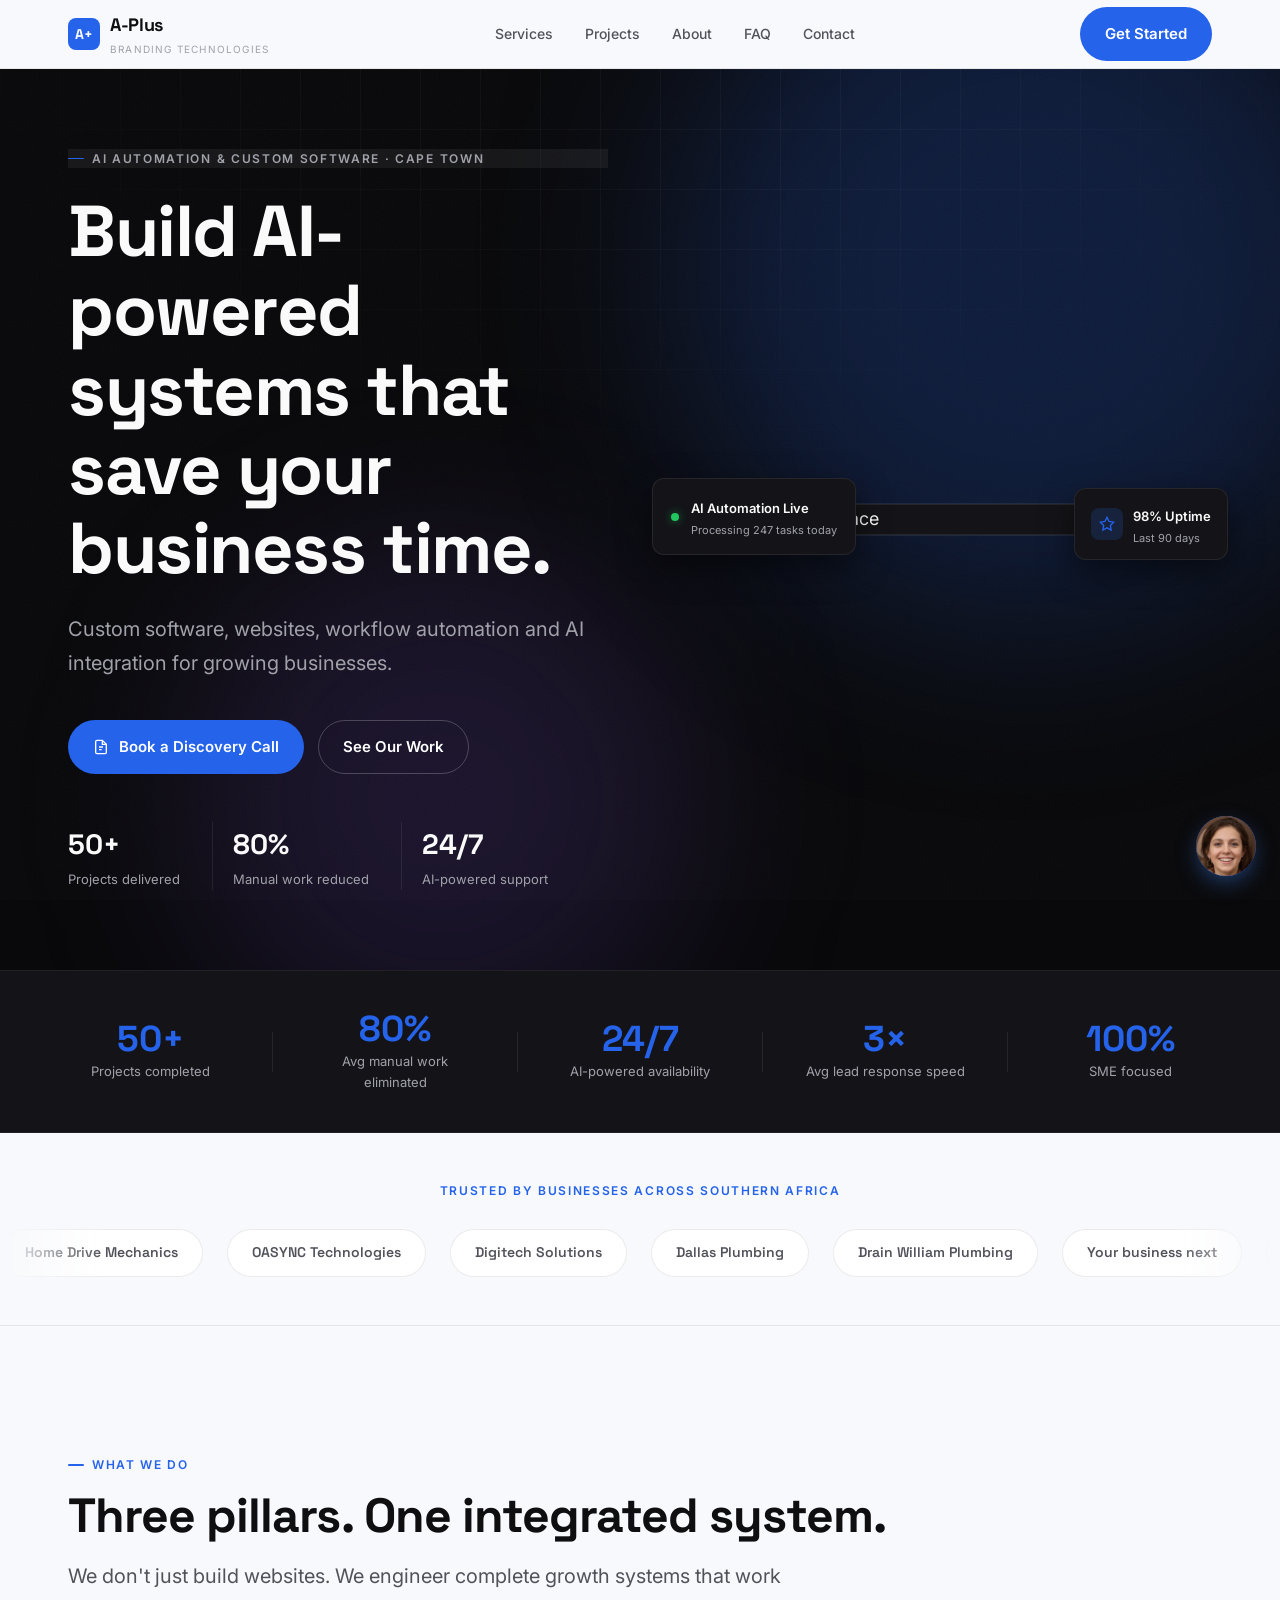
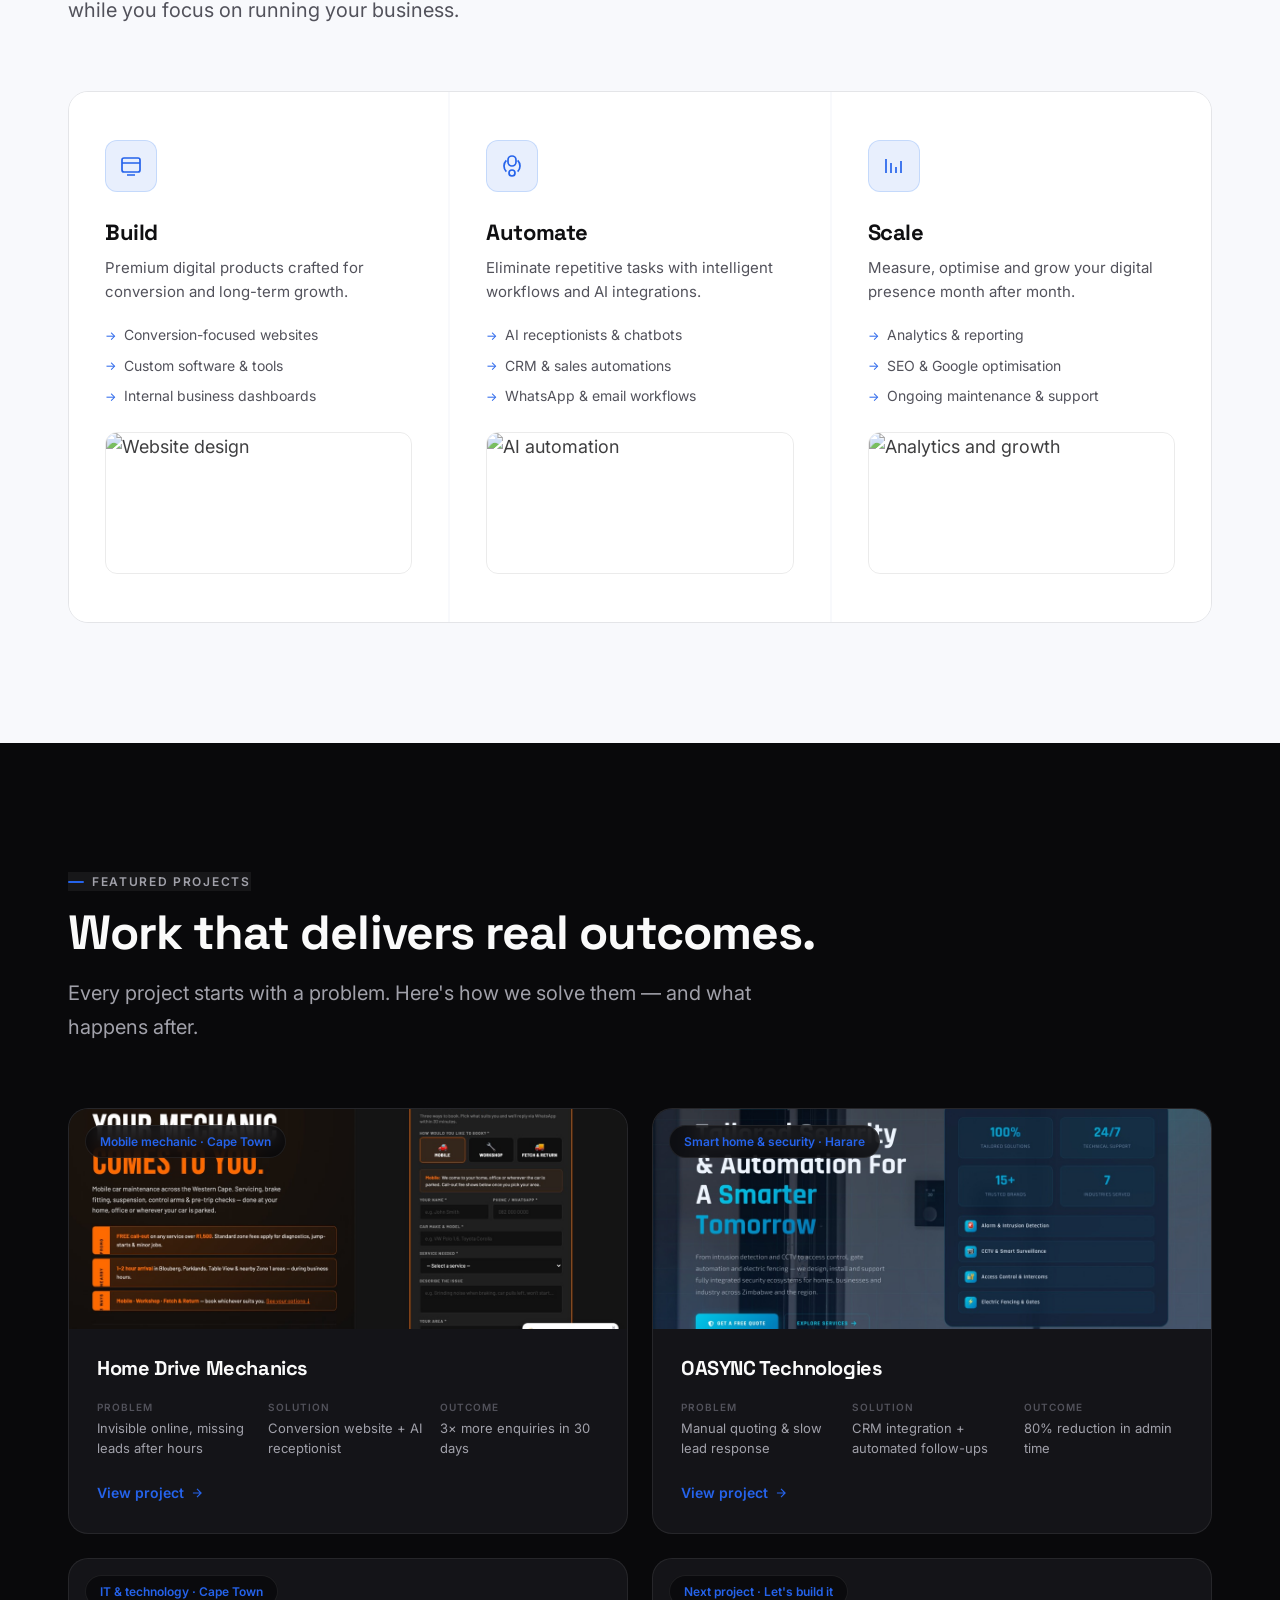
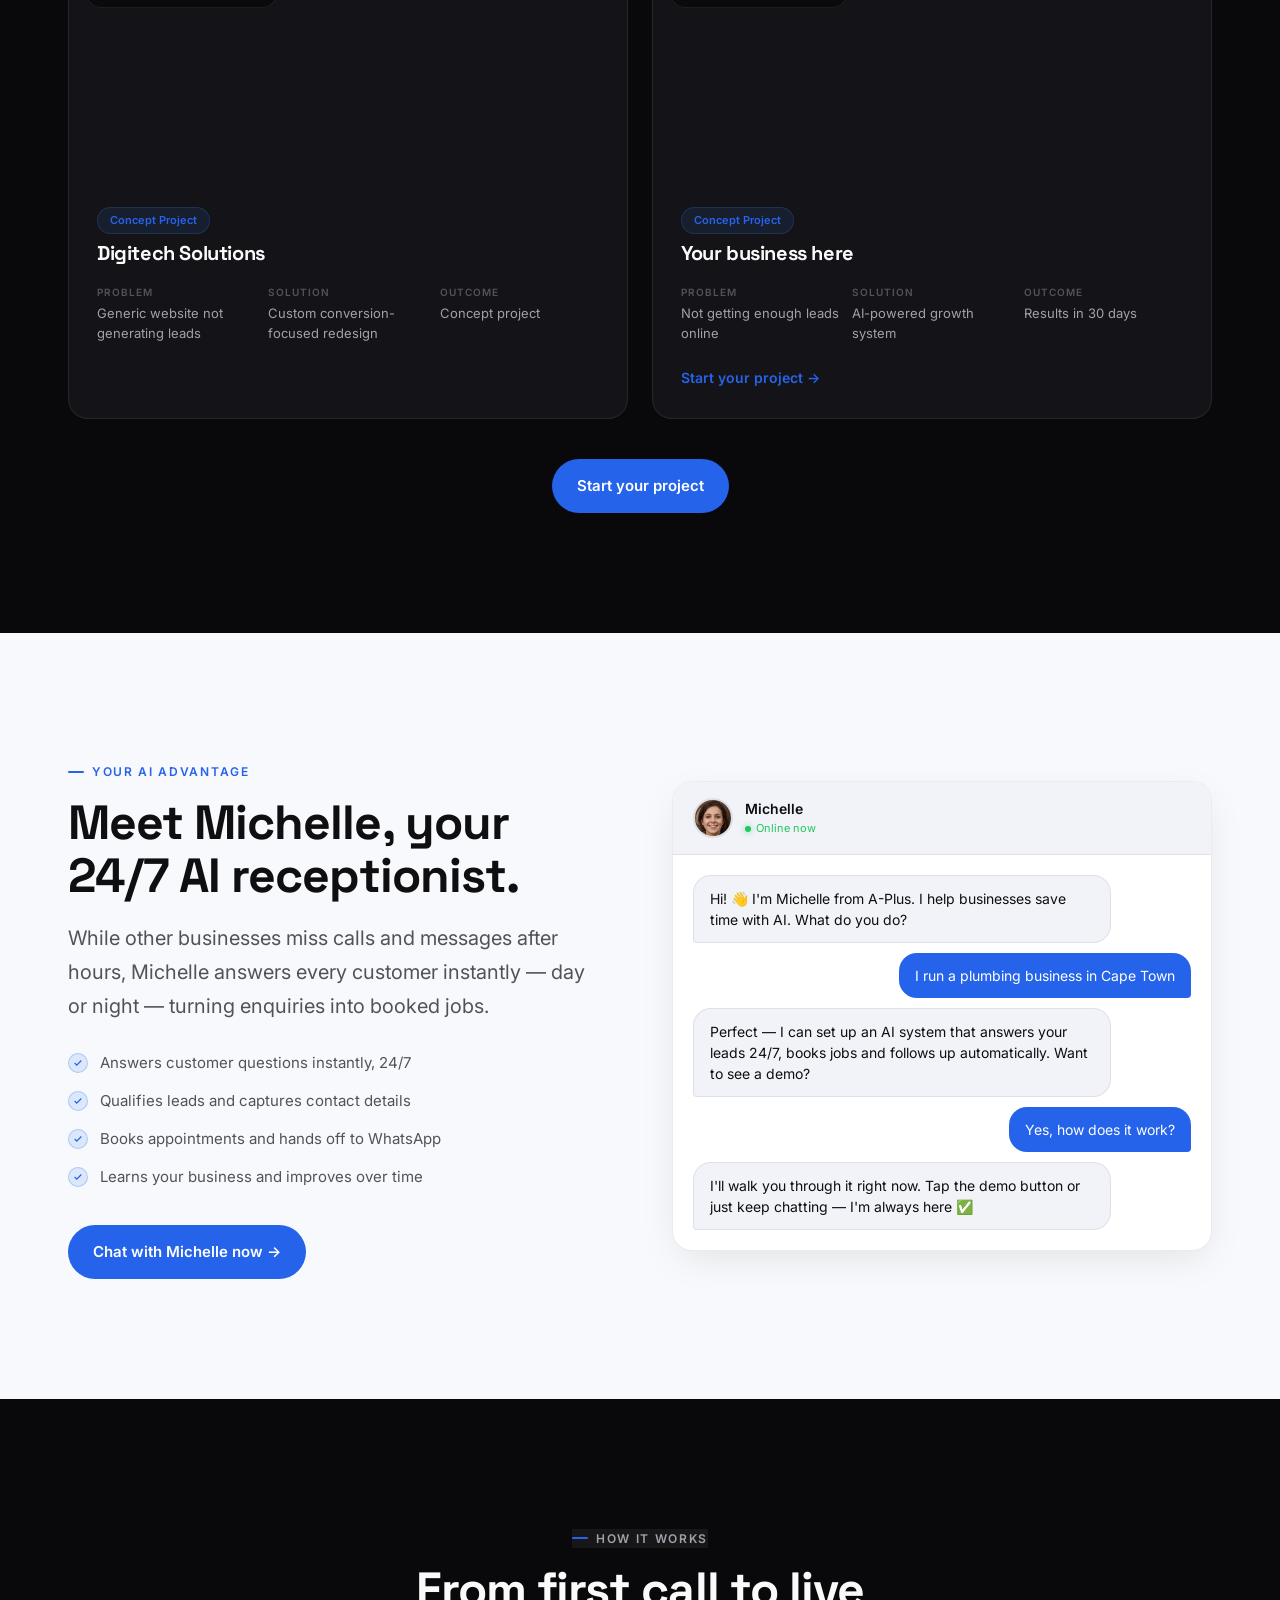
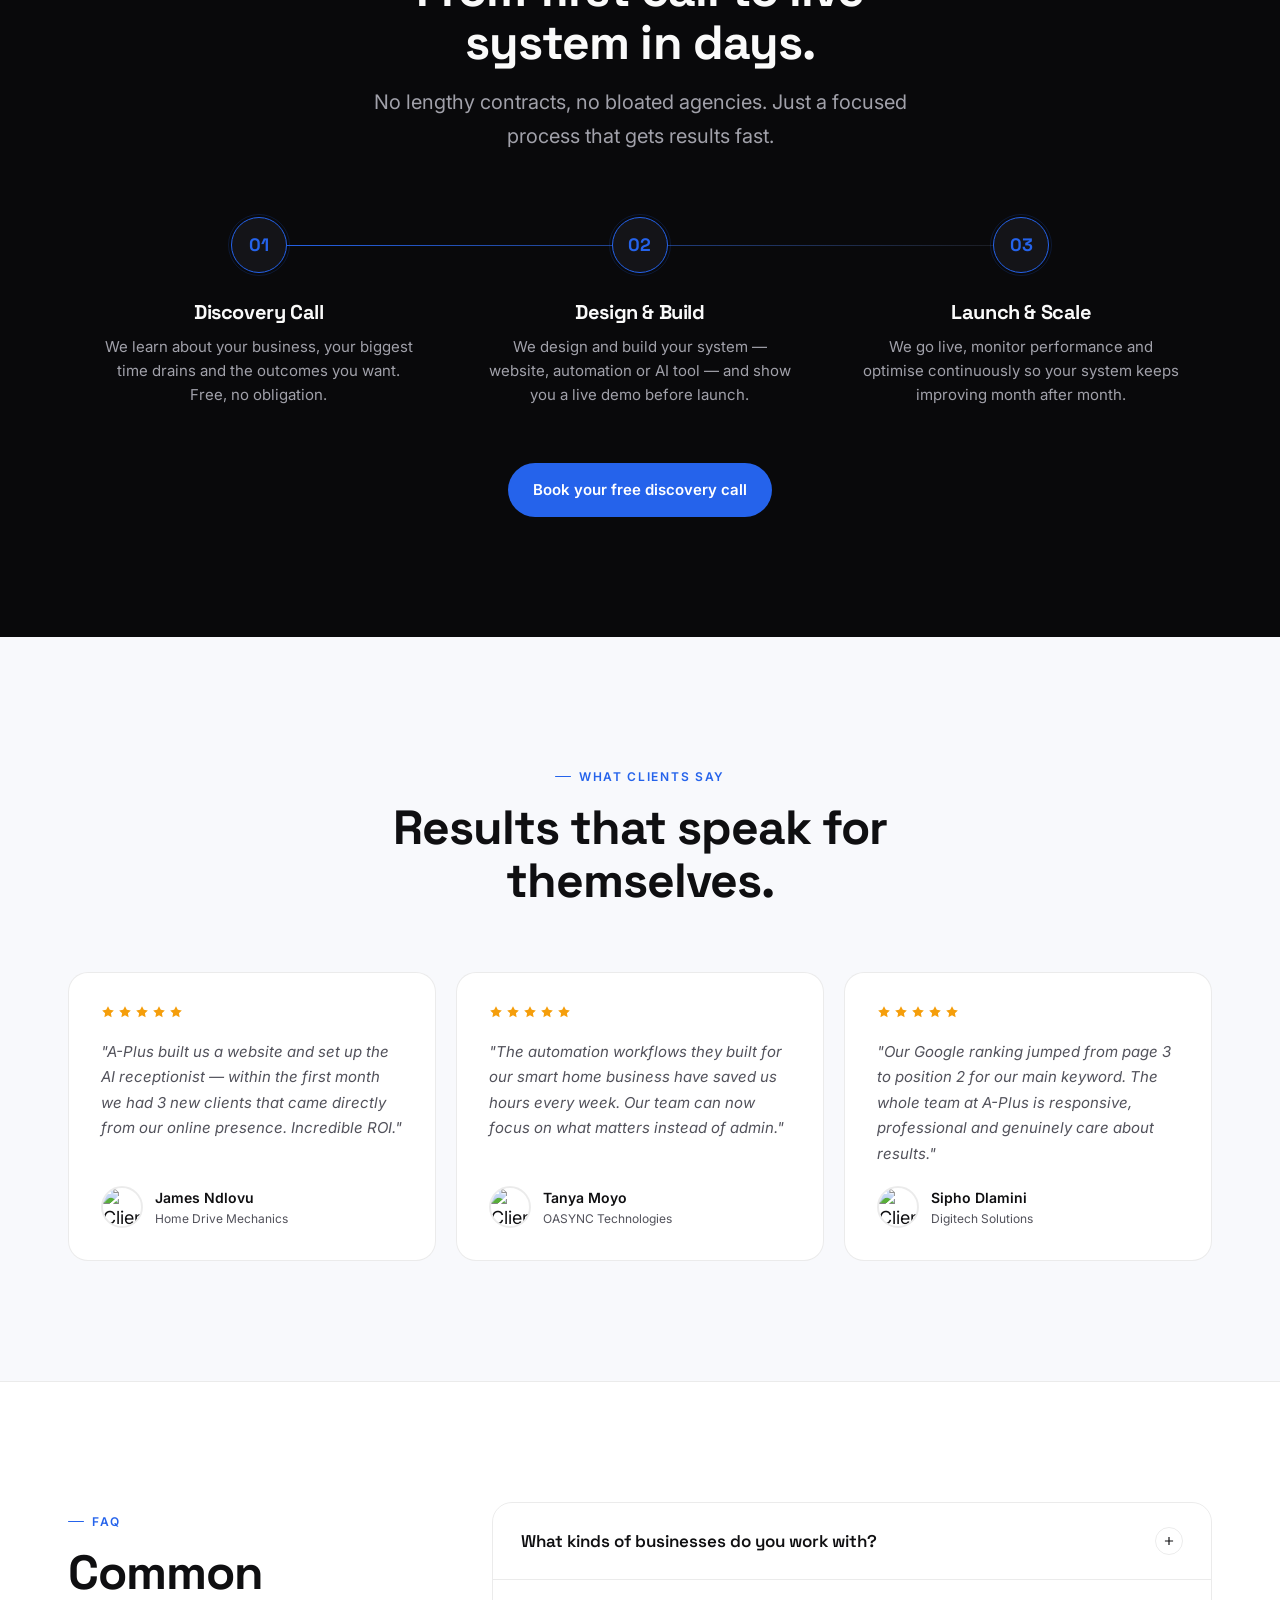
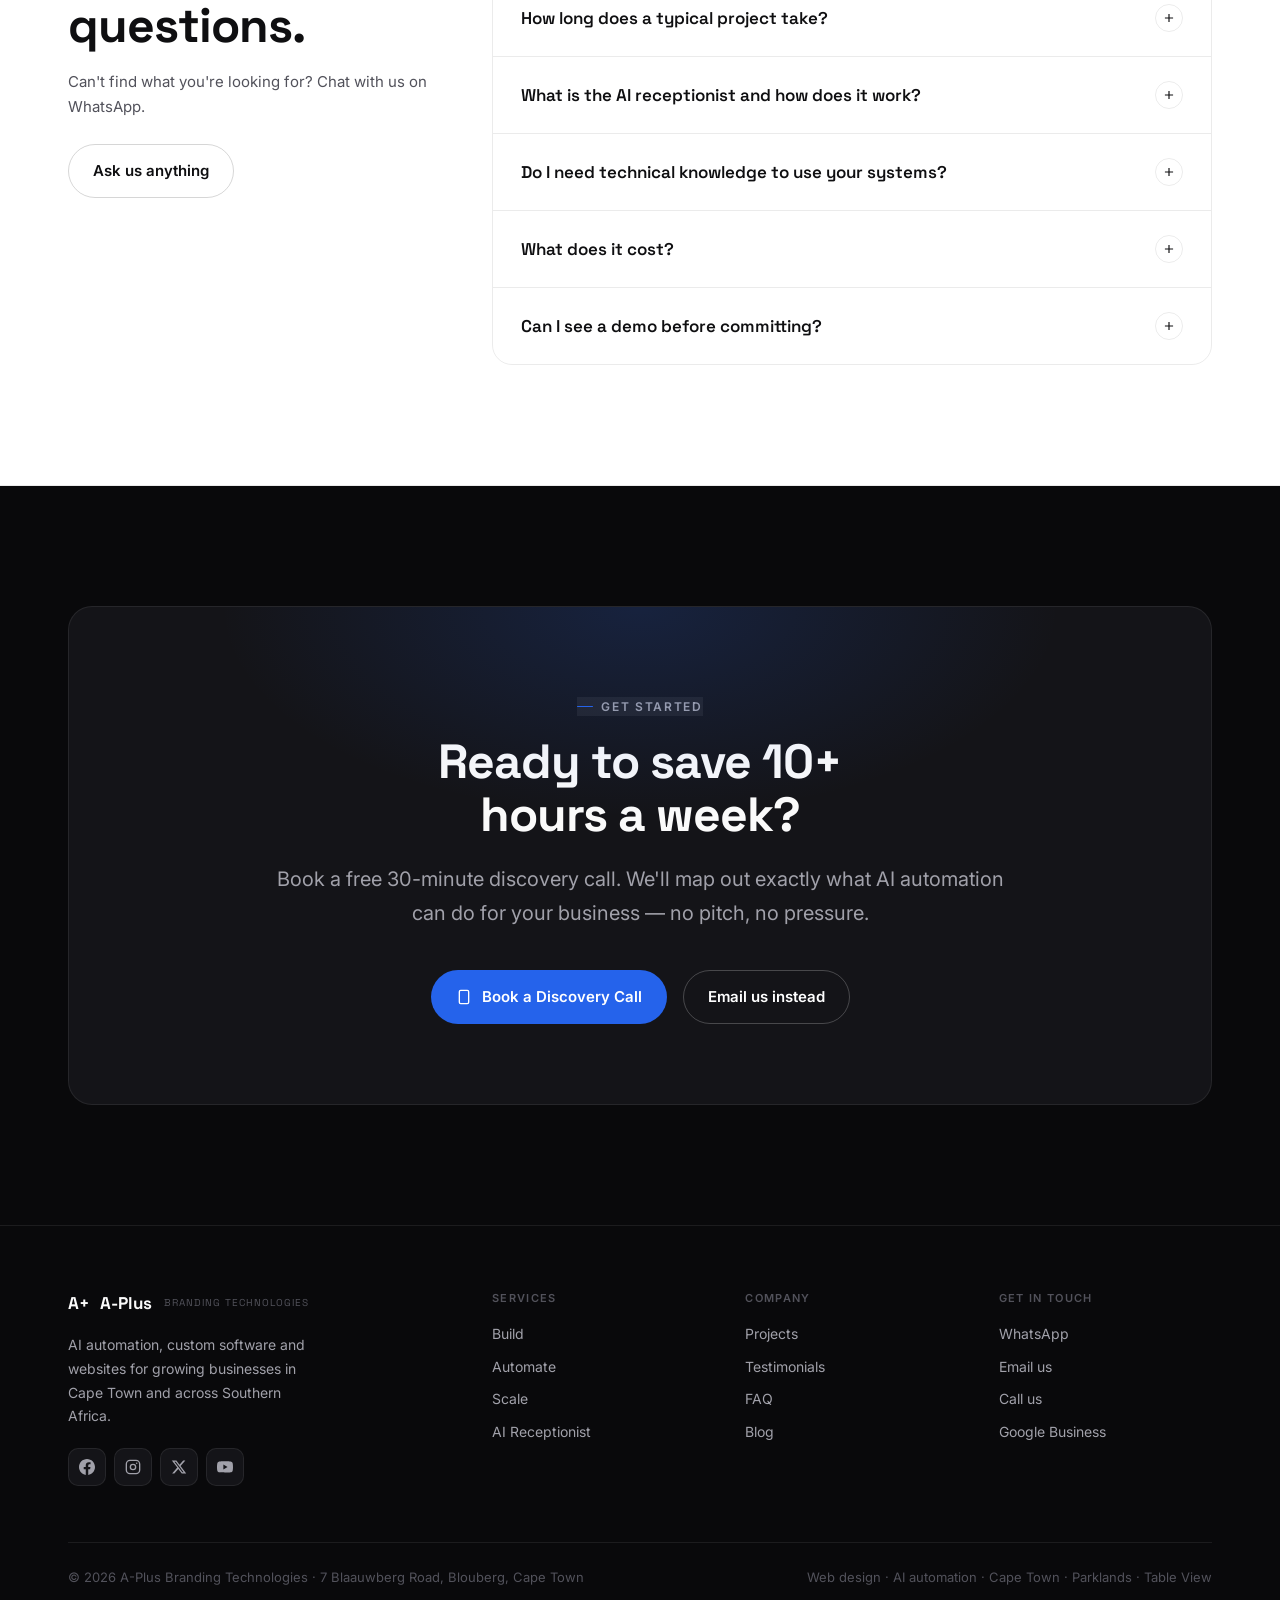
==== commit ce6af02a: "Apply mixed dark and light theme to various sections Update CSS and HTML to implement a mixed dark a" ====
--- a/index.html
+++ b/index.html
@@ -82,8 +82,8 @@
 .btn svg{width:16px;height:16px;flex-shrink:0}
 
 /* ── NAV ── */
-.nav{position:sticky;top:0;z-index:50;transition:background 0.3s,border-color 0.3s;border-bottom:1px solid transparent}
-.nav.scrolled{background:rgba(248,249,252,0.92);backdrop-filter:blur(16px);-webkit-backdrop-filter:blur(16px);border-color:var(--border);box-shadow:0 1px 20px rgba(0,0,0,0.06)}
+.nav{position:sticky;top:0;z-index:50;background:rgba(248,249,252,0.95);backdrop-filter:blur(18px);-webkit-backdrop-filter:blur(18px);border-bottom:1px solid rgba(0,0,0,0.08);transition:box-shadow 0.3s}
+.nav.scrolled{box-shadow:0 2px 24px rgba(0,0,0,0.08)}
 .nav-in{display:flex;align-items:center;justify-content:space-between;height:68px}
 .logo{display:flex;align-items:center;gap:10px;font-family:var(--display);font-weight:700;font-size:18px;letter-spacing:-0.02em}
 .logo .mark{width:32px;height:32px;border-radius:8px;background:var(--accent);color:#fff;display:grid;place-items:center;font-size:14px;font-weight:700}
@@ -101,9 +101,9 @@
 /* ── HERO ── */
 .hero{position:relative;min-height:100vh;display:flex;align-items:center;overflow:hidden;padding:80px 0}
 .hero-bg{position:absolute;inset:0;z-index:0}
-.hero-bg-img{position:absolute;inset:0;background:url('https://images.unsplash.com/photo-1518770660439-4636190af475?w=1800&q=75&auto=format') center/cover no-repeat;opacity:0.03}
-.hero-glow-1{position:absolute;width:700px;height:700px;border-radius:50%;background:rgba(37,99,235,0.08);filter:blur(120px);top:-150px;right:-150px;pointer-events:none}
-.hero-glow-2{position:absolute;width:500px;height:500px;border-radius:50%;background:rgba(139,92,246,0.06);filter:blur(100px);bottom:0;left:20%;pointer-events:none}
+.hero-bg-img{position:absolute;inset:0;background:url('https://images.unsplash.com/photo-1518770660439-4636190af475?w=1800&q=75&auto=format') center/cover no-repeat;opacity:0.04}
+.hero-glow-1{position:absolute;width:700px;height:700px;border-radius:50%;background:rgba(37,99,235,0.22);filter:blur(100px);top:-150px;right:-100px;pointer-events:none}
+.hero-glow-2{position:absolute;width:500px;height:500px;border-radius:50%;background:rgba(139,92,246,0.14);filter:blur(90px);bottom:-80px;left:15%;pointer-events:none}
 .hero-grid-overlay{position:absolute;inset:0;background-image:linear-gradient(var(--border) 1px,transparent 1px),linear-gradient(90deg,var(--border) 1px,transparent 1px);background-size:60px 60px;mask-image:radial-gradient(ellipse 80% 80% at 50% -10%,#000 30%,transparent 70%);opacity:0.4}
 .hero .wrap{position:relative;z-index:3;width:100%}
 .hero-layout{display:grid;grid-template-columns:1fr 1fr;gap:64px;align-items:center}
@@ -118,14 +118,14 @@
 .hero-metric{border-left:1px solid var(--border);padding-left:20px}
 .hero-metric:first-child{border-left:none;padding-left:0}
 .hero-visual{position:relative}
-.dashboard-card{background:var(--surface);border:1px solid var(--border);border-radius:var(--r-lg);overflow:hidden;box-shadow:0 24px 64px -16px rgba(0,0,0,0.12),0 0 0 1px var(--border);animation:floatY 6s ease-in-out infinite}
+.dashboard-card{background:var(--surface);border:1px solid var(--border);border-radius:var(--r-lg);overflow:hidden;box-shadow:0 32px 80px -20px rgba(0,0,0,0.7),0 0 0 1px rgba(255,255,255,0.07);animation:floatY 6s ease-in-out infinite}
 @keyframes floatY{0%,100%{transform:translateY(0)}50%{transform:translateY(-10px)}}
 .dashboard-card img{width:100%;height:auto;display:block;border-radius:var(--r-lg)}
-.dash-badge{position:absolute;bottom:-20px;left:-20px;background:var(--surface);border:1px solid var(--border);border-radius:12px;padding:14px 18px;display:flex;align-items:center;gap:12px;box-shadow:0 8px 24px rgba(0,0,0,0.10)}
+.dash-badge{position:absolute;bottom:-20px;left:-20px;background:var(--surface);border:1px solid var(--border);border-radius:12px;padding:14px 18px;display:flex;align-items:center;gap:12px;box-shadow:0 12px 32px rgba(0,0,0,0.5)}
 .dash-badge .dot{width:8px;height:8px;border-radius:50%;background:#22C55E;flex-shrink:0;box-shadow:0 0 8px rgba(34,197,94,0.5)}
 .dash-badge span{font-size:13px;font-weight:600}
 .dash-badge small{display:block;font-size:11px;color:var(--text-muted);font-weight:400}
-.dash-badge-2{position:absolute;top:-16px;right:-16px;background:var(--surface);border:1px solid var(--border);border-radius:12px;padding:12px 16px;display:flex;align-items:center;gap:10px;box-shadow:0 8px 24px rgba(0,0,0,0.10)}
+.dash-badge-2{position:absolute;top:-16px;right:-16px;background:var(--surface);border:1px solid var(--border);border-radius:12px;padding:12px 16px;display:flex;align-items:center;gap:10px;box-shadow:0 12px 32px rgba(0,0,0,0.5)}
 .dash-badge-2 .ic{width:32px;height:32px;border-radius:8px;background:var(--accent-glow);display:grid;place-items:center;color:var(--accent);flex-shrink:0}
 
 /* ── SOCIAL PROOF ── */
@@ -297,6 +297,34 @@
 .rv.in{opacity:1;transform:none}
 
 @keyframes rise{from{opacity:0;transform:translateY(16px)}to{opacity:1;transform:none}}
+
+/* ── DARK SECTION THEMING ── */
+.dk{
+  --bg:#09090B;
+  --surface:#141418;
+  --surface-2:#1C1C22;
+  --text:#FAFAFA;
+  --text-muted:#A1A1AA;
+  --text-faint:#52525B;
+  --border:rgba(255,255,255,0.08);
+  --border-hover:rgba(255,255,255,0.16);
+  --accent-glow:rgba(37,99,235,0.18);
+  --accent-glow-strong:rgba(37,99,235,0.38);
+  background:var(--bg);
+  color:var(--text);
+}
+.proof-bar.dk{background:var(--surface);border-color:rgba(255,255,255,0.06)}
+.s.dk.alt,.s.dk+.s:not(.dk){border-color:transparent}
+.dk .project-card:hover{box-shadow:0 24px 56px -12px rgba(0,0,0,0.7)}
+.dk .proj-tag{background:rgba(9,9,11,0.82)!important;color:var(--accent)!important}
+.dk .cta-block{box-shadow:none}
+.dk .process-step .step-num{background:var(--surface)}
+.dk .faq-q:hover{background:var(--surface-2)}
+.dk .btn-outline{border-color:rgba(255,255,255,0.22);color:#fff}
+.dk .btn-outline:hover{border-color:var(--accent);color:var(--accent)}
+.dk .hero-label,.dk .label{background:rgba(255,255,255,0.06);color:var(--text-muted);border-color:rgba(255,255,255,0.1)}
+.dk .sec-head h2{color:var(--text)}
+.dk .proof-divider{background:rgba(255,255,255,0.08)}
 
 /* ── RESPONSIVE ── */
 @media(max-width:1024px){
@@ -359,7 +387,7 @@
 <main id="top">
 
 <!-- HERO -->
-<section class="hero">
+<section class="hero dk">
   <div class="hero-bg">
     <div class="hero-bg-img"></div>
     <div class="hero-glow-1"></div>
@@ -418,7 +446,7 @@
 </section>
 
 <!-- SOCIAL PROOF -->
-<div class="proof-bar rv">
+<div class="proof-bar dk rv">
   <div class="wrap">
     <div class="proof-grid">
       <div class="proof-stat"><div class="num accent-text">50+</div><div class="lbl">Projects completed</div></div>
@@ -499,7 +527,7 @@
 </section>
 
 <!-- PROJECTS -->
-<section class="s alt" id="projects">
+<section class="s dk" id="projects">
   <div class="wrap">
     <div class="sec-head rv">
       <span class="label">Featured projects</span>
@@ -545,7 +573,7 @@
 </section>
 
 <!-- PROCESS -->
-<section class="s alt">
+<section class="s dk">
   <div class="wrap">
     <div class="sec-head rv" style="text-align:center;margin-left:auto;margin-right:auto;max-width:52ch">
       <span class="label" style="justify-content:center">How it works</span>
@@ -688,7 +716,7 @@
 </section>
 
 <!-- CONTACT CTA -->
-<section class="s" id="contact">
+<section class="s dk" id="contact">
   <div class="wrap">
     <div class="cta-block rv">
       <span class="label">Get started</span>
@@ -708,7 +736,7 @@
 </main>
 
 <!-- FOOTER -->
-<footer>
+<footer class="dk">
   <div class="wrap">
     <div class="foot-grid">
       <div>
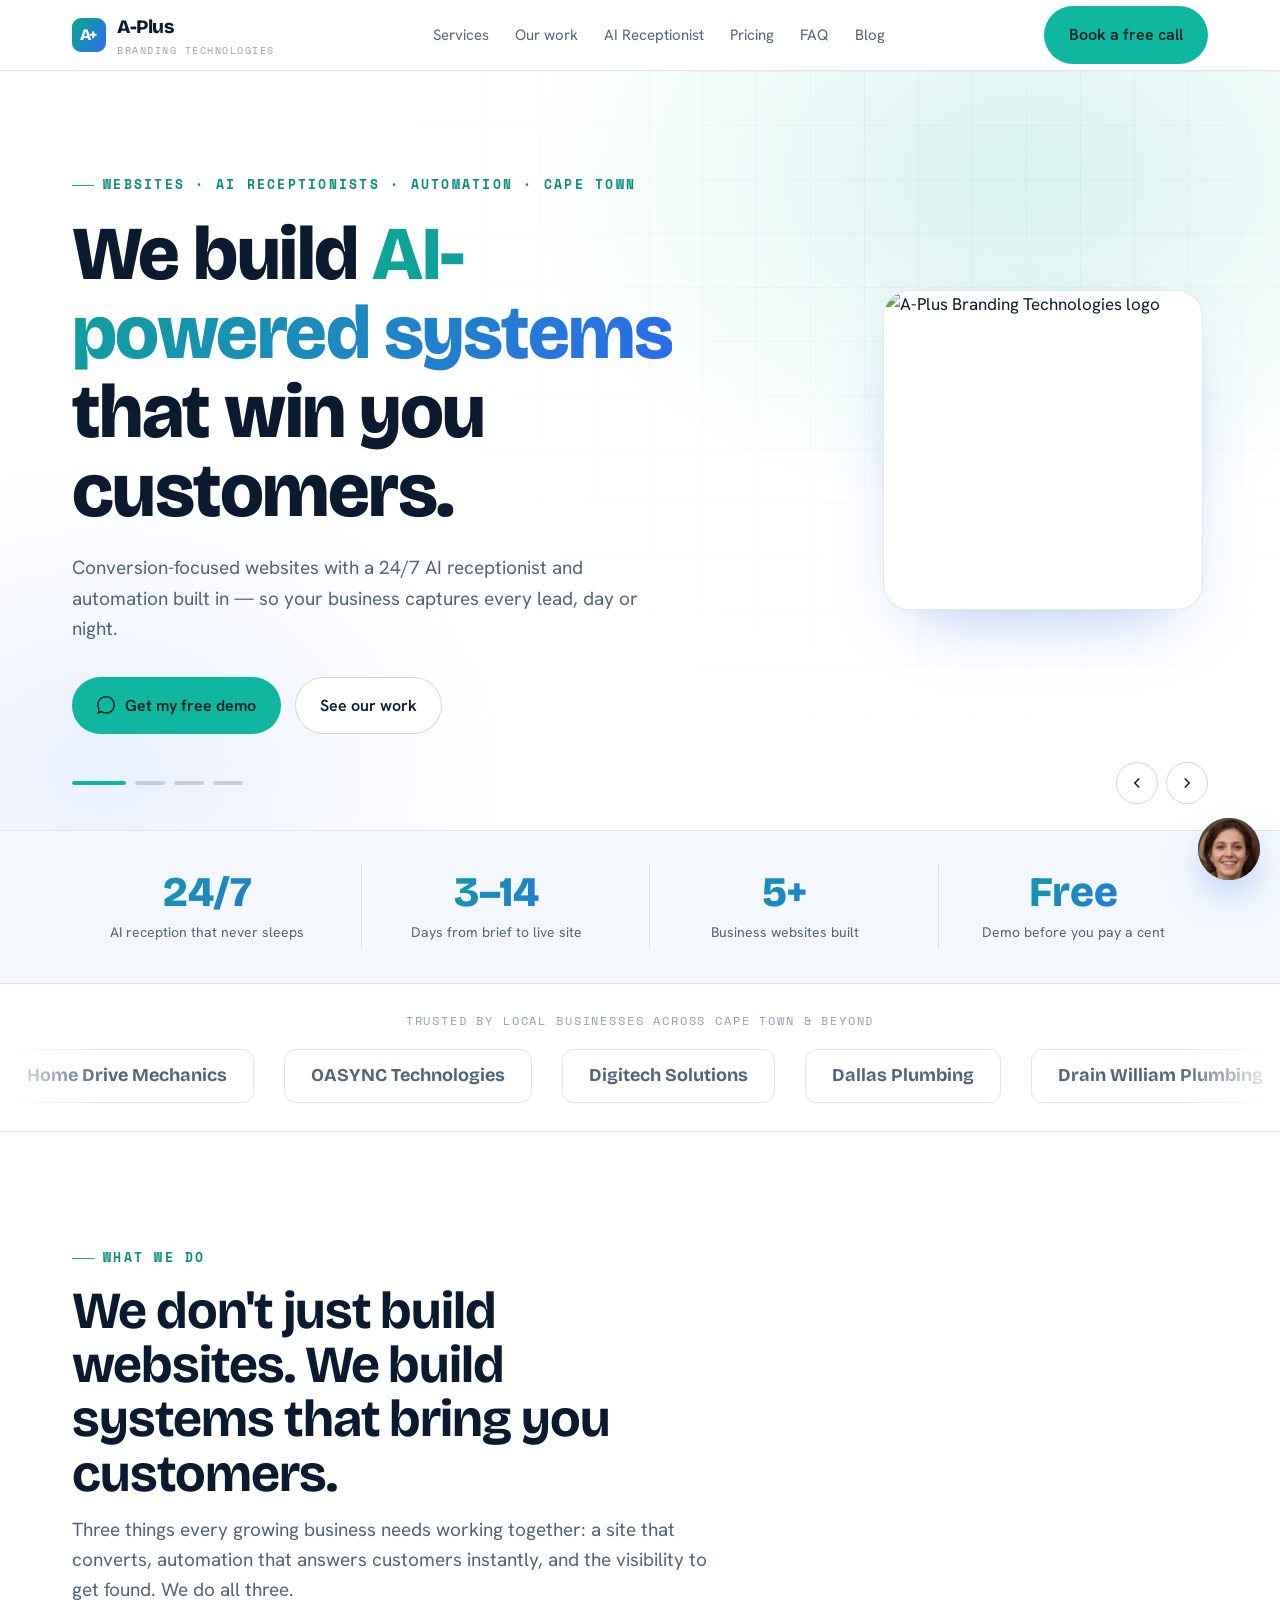
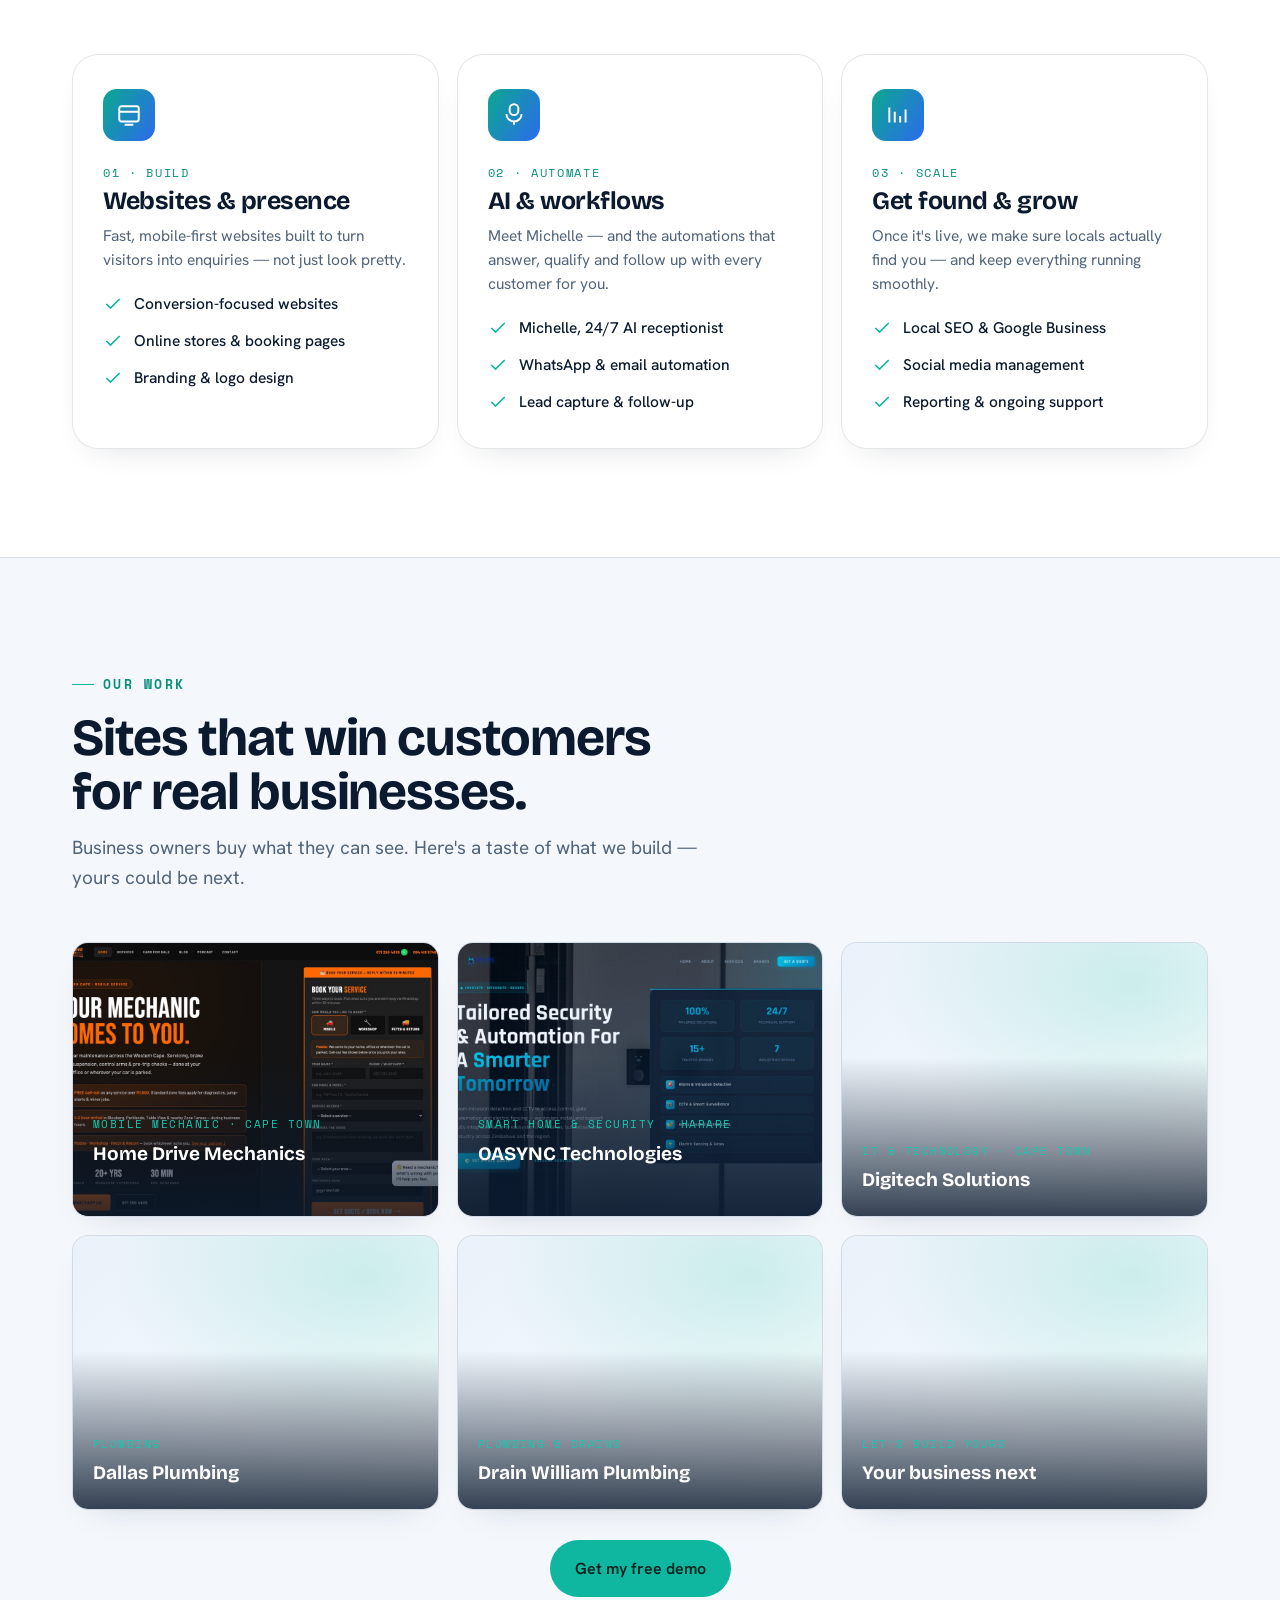
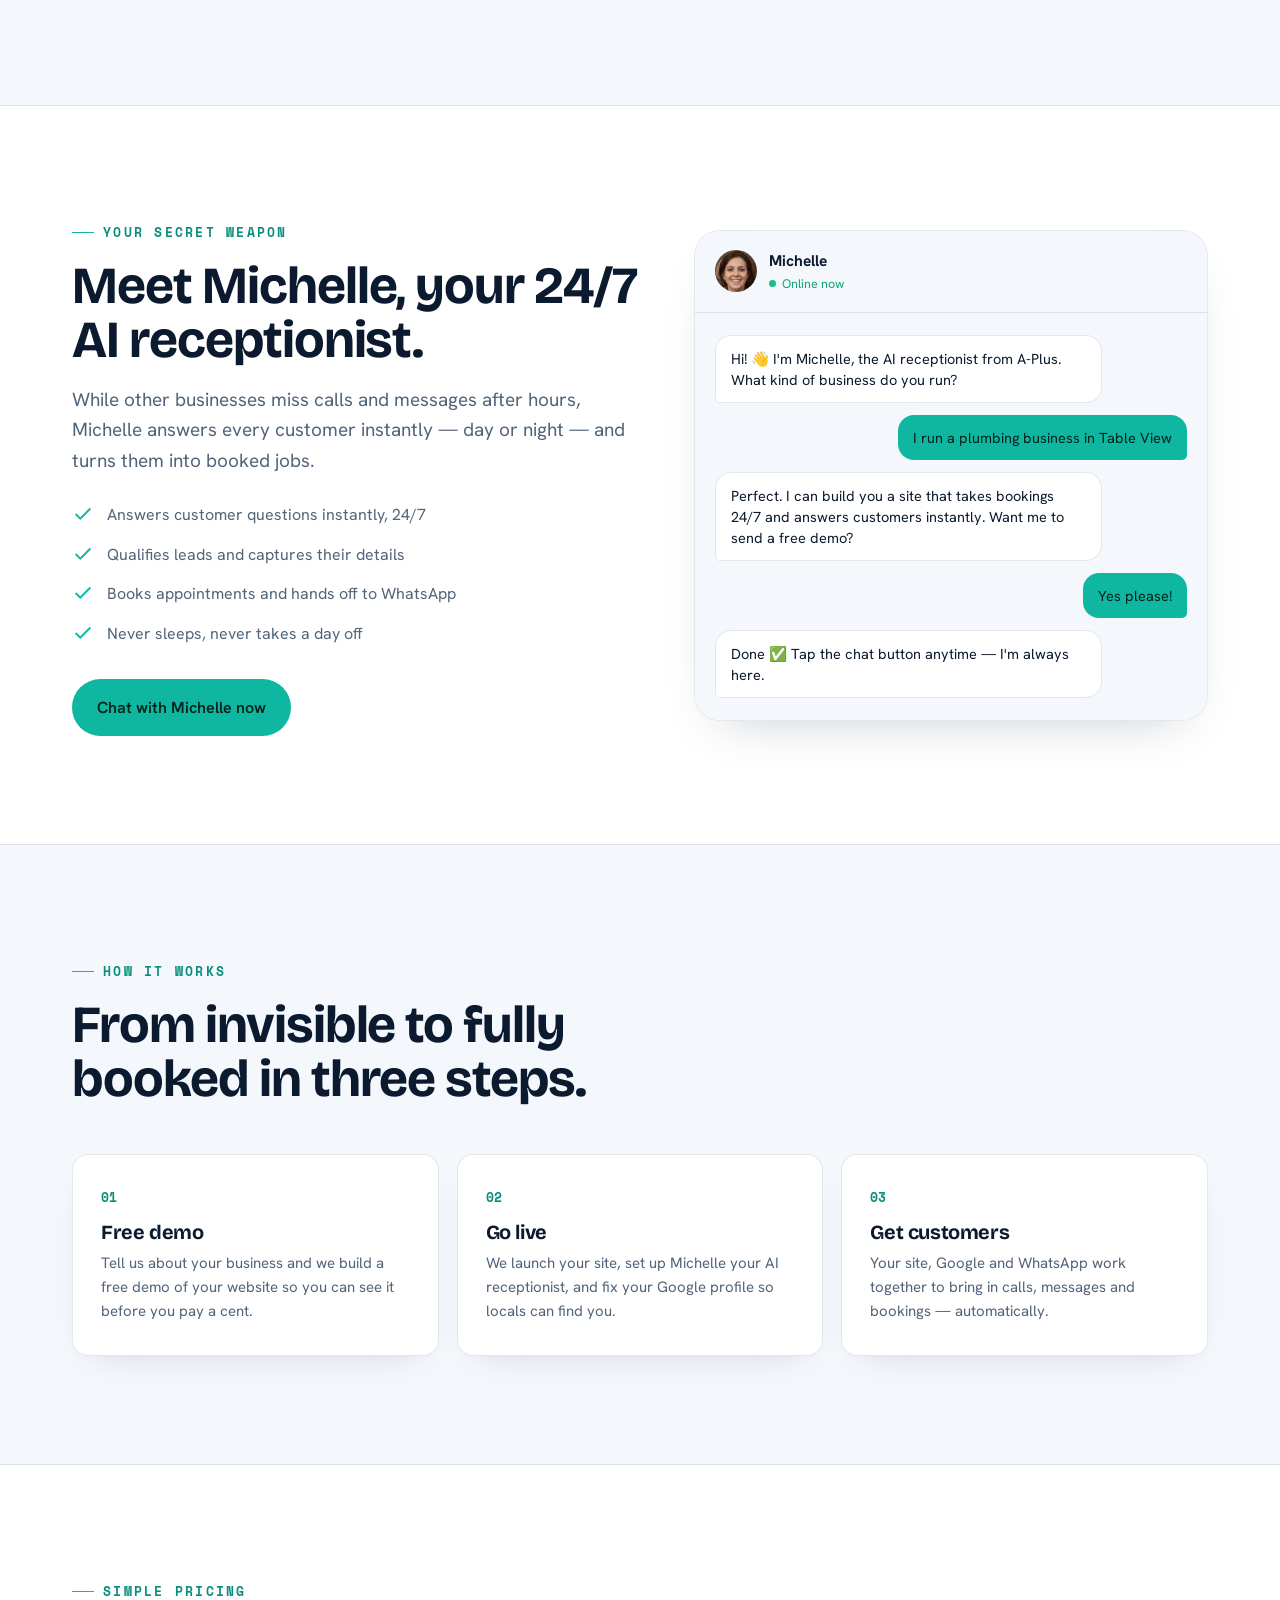
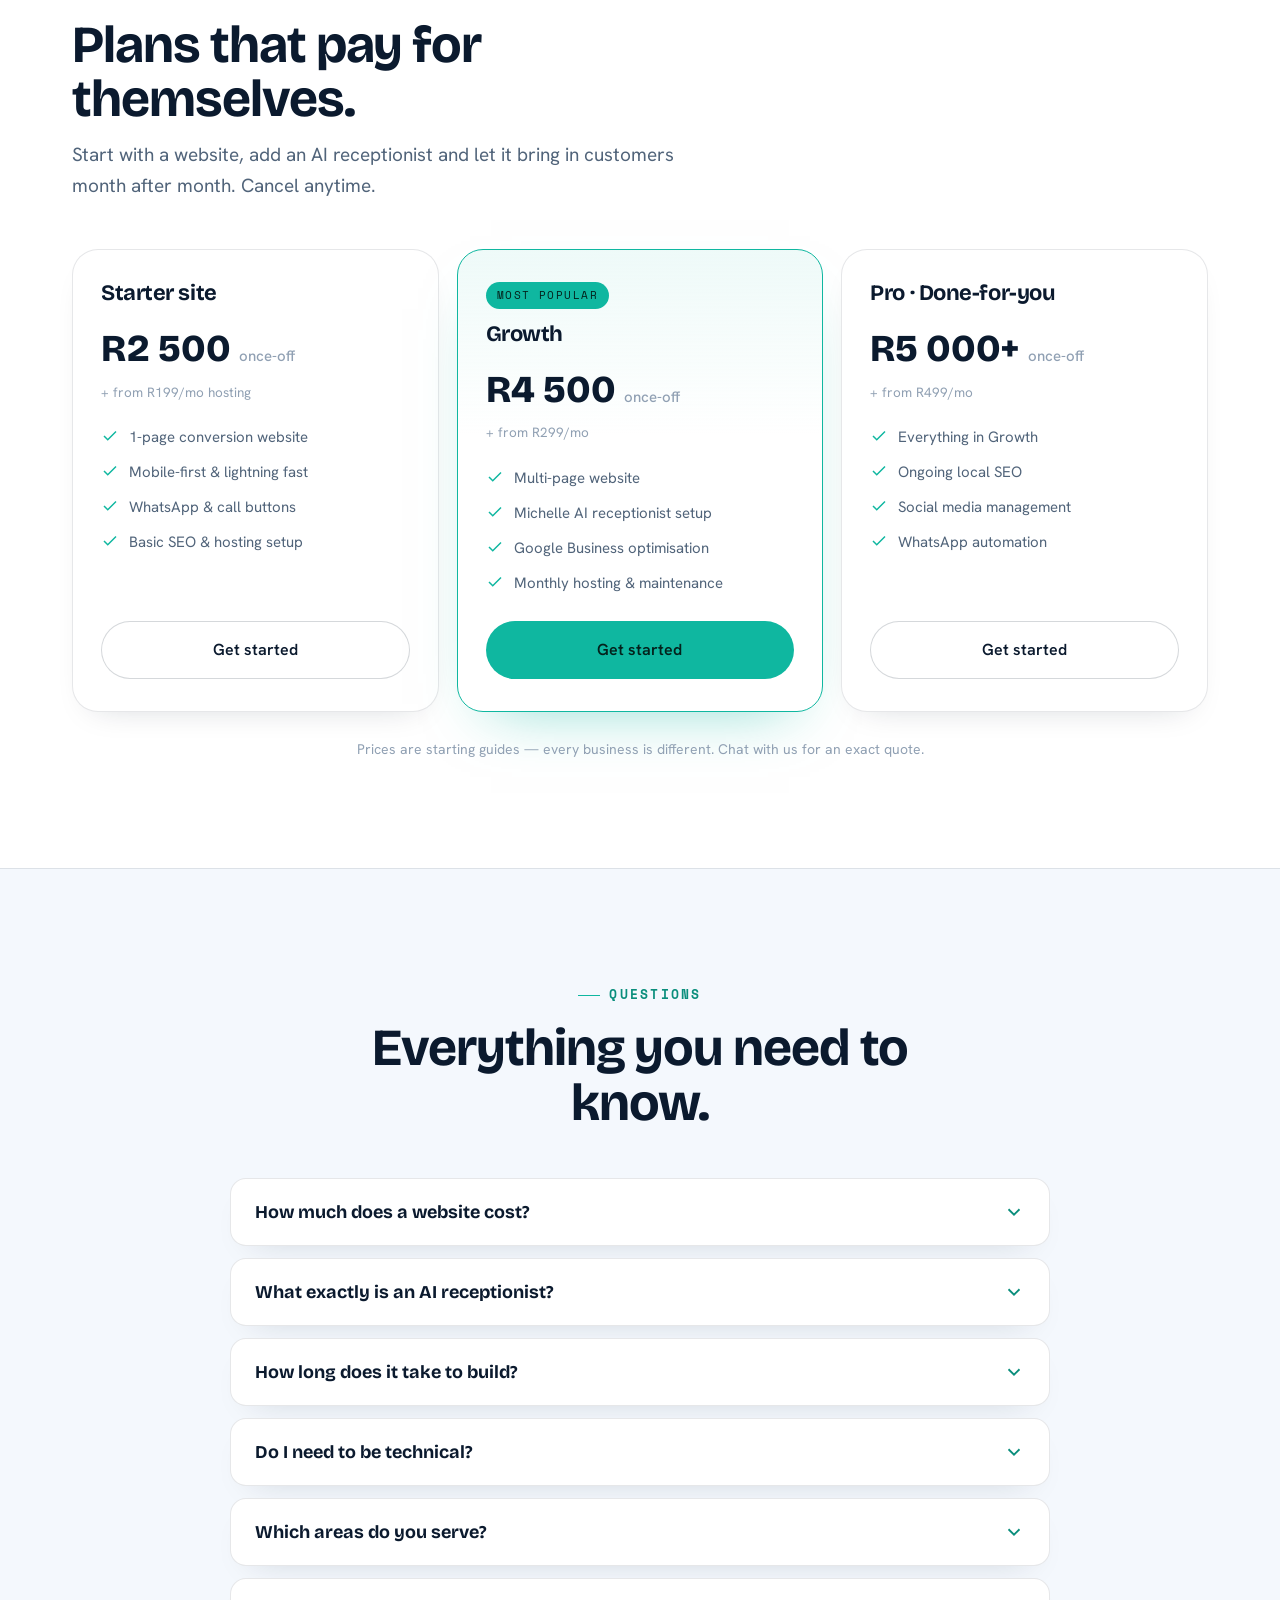
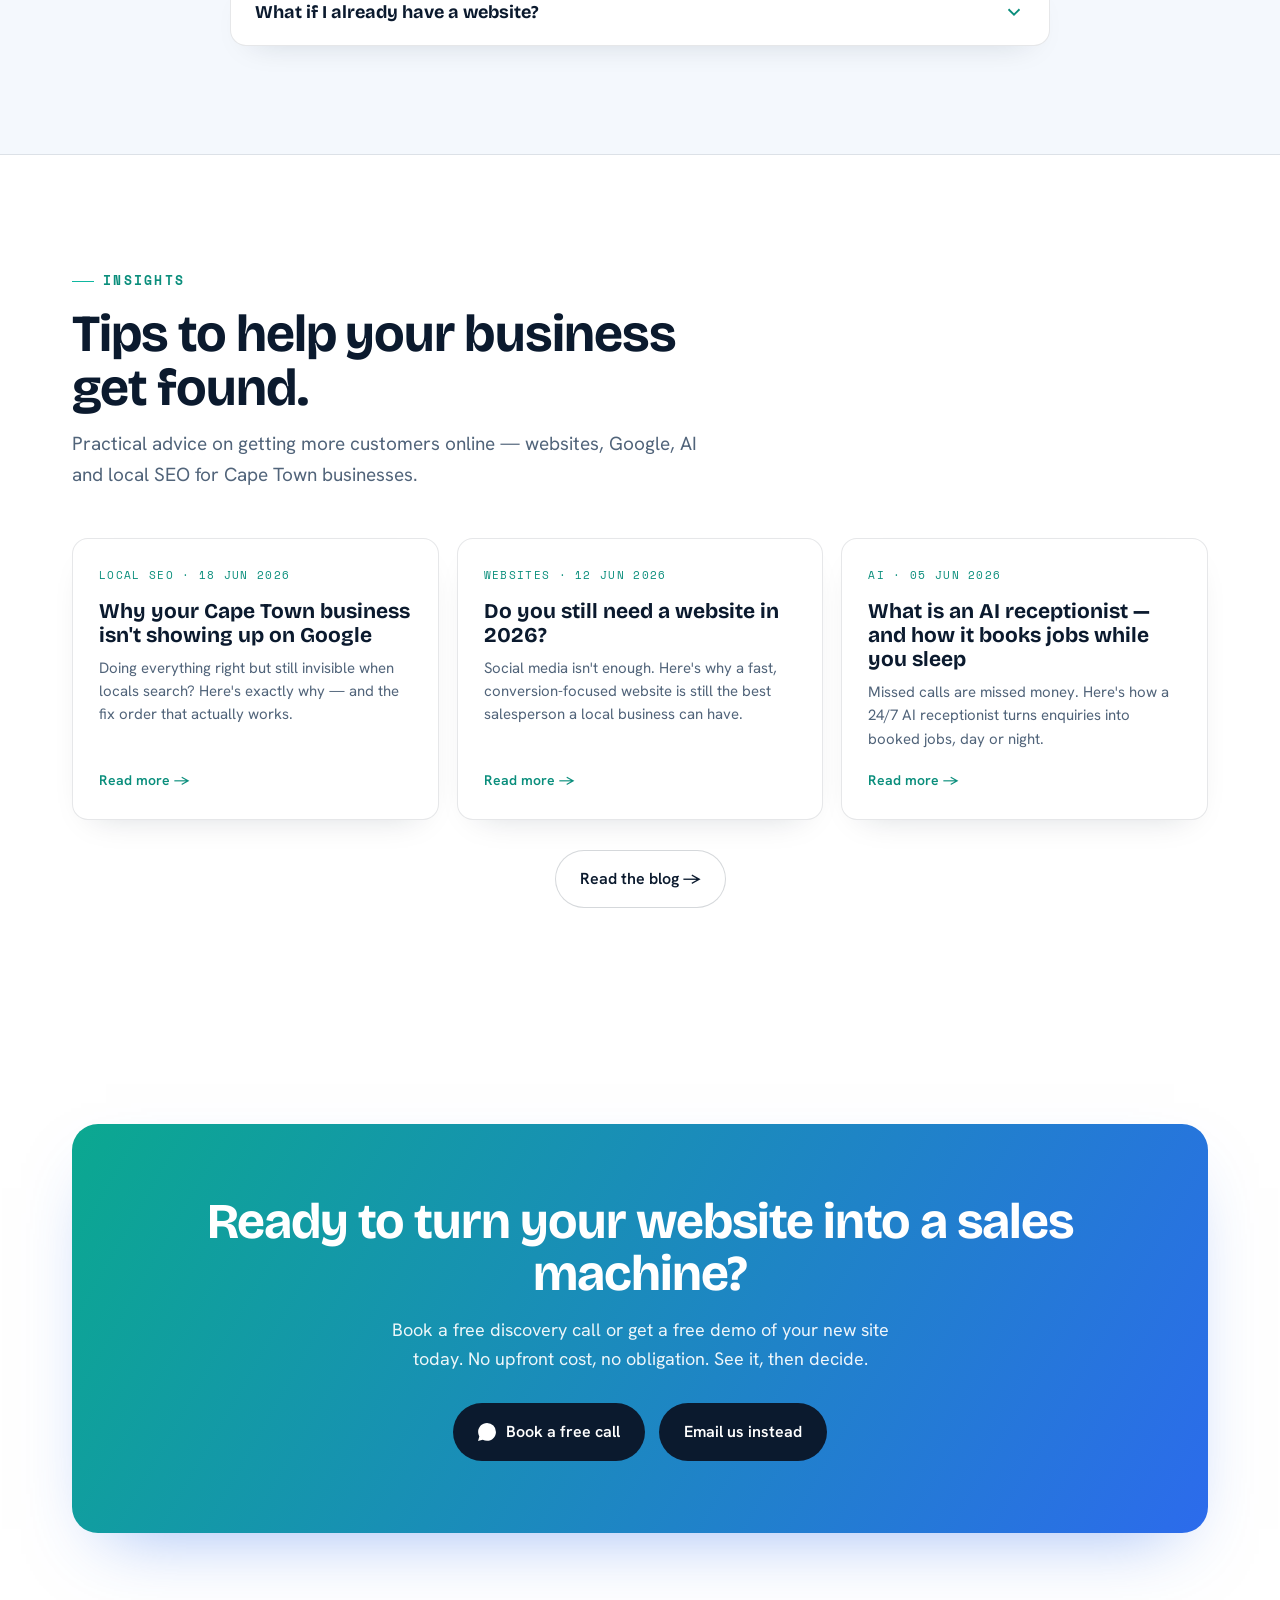
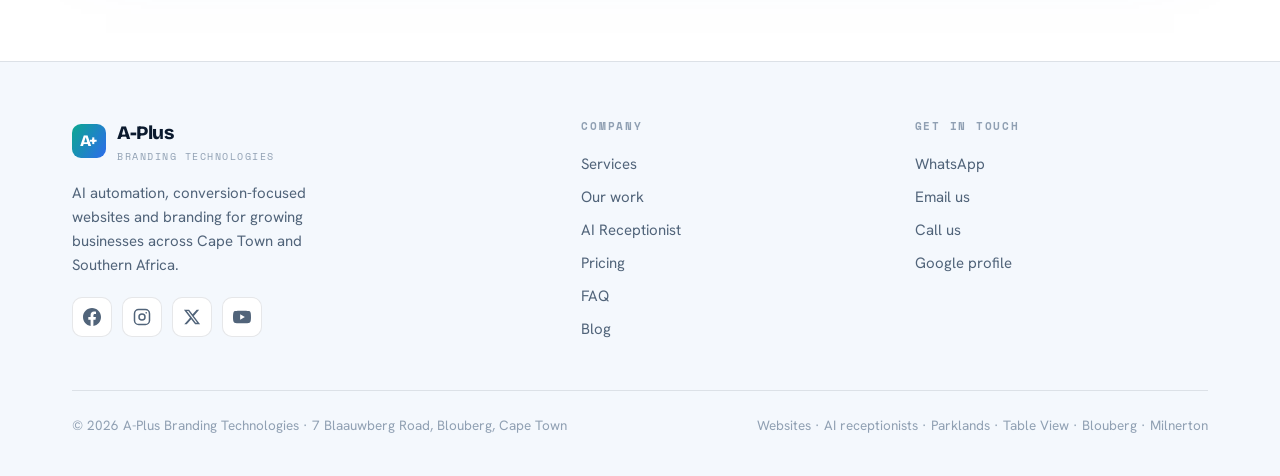
==== commit 7e2d9c93: "Rebuild homepage: light + teal theme with stronger conversion structure - Switch from dark to light " ====
--- a/index.html
+++ b/index.html
@@ -3,381 +3,357 @@
 <head>
 <meta charset="UTF-8" />
 <meta name="viewport" content="width=device-width, initial-scale=1.0" />
-<title>A-Plus Branding Technologies | AI Automation & Custom Software for SMEs</title>
-<meta name="description" content="A-Plus Branding Technologies builds AI-powered systems, custom software and automation workflows for growing businesses. Book a discovery call." />
-<meta name="theme-color" content="#F8F9FC" />
+<title>A-Plus Branding Technologies | Websites & AI Receptionists in Cape Town</title>
+<meta name="description" content="A-Plus Branding Technologies builds conversion-focused websites with 24/7 AI receptionists and automation for businesses in Parklands, Table View, Blouberg, Milnerton and across Cape Town. See a free demo before you pay." />
+<meta name="theme-color" content="#FFFFFF" />
 <link rel="canonical" href="https://aplusbrandingtechnologies.com/" />
+
 <meta property="og:type" content="website" />
-<meta property="og:title" content="AI Automation & Custom Software for SMEs | A-Plus Branding Technologies" />
-<meta property="og:description" content="Custom software, websites, workflow automation and AI integration for growing businesses. Book a discovery call." />
+<meta property="og:title" content="Websites & AI receptionists that turn searches into customers" />
+<meta property="og:description" content="Conversion-focused websites, 24/7 AI receptionists and automation for Cape Town businesses. See a free demo first." />
 <meta property="og:url" content="https://aplusbrandingtechnologies.com/" />
 <meta property="og:site_name" content="A-Plus Branding Technologies" />
 <meta name="twitter:card" content="summary_large_image" />
 
-<link rel="icon" href="data:image/svg+xml,%3Csvg xmlns='http://www.w3.org/2000/svg' viewBox='0 0 32 32'%3E%3Crect width='32' height='32' rx='7' fill='%2309090B'/%3E%3Ctext x='16' y='23' font-family='Arial,sans-serif' font-size='19' font-weight='700' fill='%233B82F6' text-anchor='middle'%3EA%2B%3C/text%3E%3C/svg%3E" />
+<link rel="icon" href="data:image/svg+xml,%3Csvg xmlns='http://www.w3.org/2000/svg' viewBox='0 0 32 32'%3E%3Crect width='32' height='32' rx='7' fill='%230B1A2E'/%3E%3Ctext x='16' y='23' font-family='Arial,sans-serif' font-size='19' font-weight='700' fill='%230FB7A0' text-anchor='middle'%3EA%2B%3C/text%3E%3C/svg%3E" />
 
 <link rel="preconnect" href="https://fonts.googleapis.com" />
 <link rel="preconnect" href="https://fonts.gstatic.com" crossorigin />
-<link href="https://fonts.googleapis.com/css2?family=Space+Grotesk:wght@400;500;600;700&family=Inter:wght@400;500;600;700&display=swap" rel="stylesheet" />
+<link href="https://fonts.googleapis.com/css2?family=Bricolage+Grotesque:opsz,wght@12..96,600;12..96,700;12..96,800&family=Hanken+Grotesk:wght@400;500;600;700&family=Space+Mono:wght@400;700&display=swap" rel="stylesheet" />
 
 <script type="application/ld+json">
 {
   "@context": "https://schema.org",
   "@type": "ProfessionalService",
   "name": "A-Plus Branding Technologies",
+  "image": "https://aplusbrandingtechnologies.com/og.jpg",
   "url": "https://aplusbrandingtechnologies.com/",
   "telephone": "+27612017287",
   "email": "info@aplusbrandingtechnologies.com",
-  "description": "AI automation, custom software and websites for growing businesses in Cape Town.",
+  "priceRange": "RR",
+  "description": "Conversion-focused websites, AI receptionists and business automation for local businesses in Cape Town.",
   "address": { "@type": "PostalAddress", "streetAddress": "7 Blaauwberg Road", "addressLocality": "Blouberg", "addressRegion": "Western Cape", "addressCountry": "ZA" },
+  "areaServed": ["Parklands", "Table View", "Blouberg", "Milnerton", "Cape Town"],
   "sameAs": ["https://share.google/vMiDCUCj3IaCJYwOH","https://www.facebook.com/aplusbrandingtechnologies","https://www.instagram.com/aplusbranding/","https://x.com/aplusbranding1","https://www.youtube.com/@aplusbrandingtech"]
 }
 </script>
+<script type="application/ld+json">
+{
+  "@context": "https://schema.org",
+  "@type": "FAQPage",
+  "mainEntity": [
+    { "@type": "Question", "name": "How much does a website cost?", "acceptedAnswer": { "@type": "Answer", "text": "Starter websites begin at R2 500 once-off, plus hosting from R199/month. You see a free demo of your site before you pay anything." } },
+    { "@type": "Question", "name": "What is an AI receptionist?", "acceptedAnswer": { "@type": "Answer", "text": "Michelle is a 24/7 AI assistant on your website that answers customer questions, qualifies leads and books jobs automatically — even after hours." } },
+    { "@type": "Question", "name": "How long does it take to build?", "acceptedAnswer": { "@type": "Answer", "text": "Most websites go live within 3 to 14 days, depending on how many pages and features you need." } },
+    { "@type": "Question", "name": "Do I need to be technical?", "acceptedAnswer": { "@type": "Answer", "text": "Not at all. We handle everything — design, hosting, your Google profile and the AI receptionist setup. You just bring your business." } },
+    { "@type": "Question", "name": "Which areas do you serve?", "acceptedAnswer": { "@type": "Answer", "text": "We are based in Blouberg and serve Parklands, Table View, Milnerton and all of Cape Town — and we work with clients across South Africa and beyond." } },
+    { "@type": "Question", "name": "What if I already have a website?", "acceptedAnswer": { "@type": "Answer", "text": "We can redesign your existing site, or simply add Michelle the AI receptionist and automation to what you already have." } }
+  ]
+}
+</script>
 
 <style>
-:root{
-  --bg: #F8F9FC;
-  --surface: #FFFFFF;
-  --surface-2: #F1F3F8;
-  --accent: #2563EB;
-  --accent-light: #3B82F6;
-  --accent-glow: rgba(37,99,235,0.10);
-  --accent-glow-strong: rgba(37,99,235,0.22);
-  --text: #0F0F11;
-  --text-muted: #52525B;
-  --text-faint: #A1A1AA;
-  --border: rgba(0,0,0,0.08);
-  --border-hover: rgba(0,0,0,0.16);
-  --display: 'Space Grotesk', sans-serif;
-  --body: 'Inter', sans-serif;
-  --maxw: 1200px;
-  --r: 12px;
-  --r-lg: 20px;
-  --section-gap: 120px;
-}
-*{box-sizing:border-box;margin:0;padding:0}
-html{scroll-behavior:smooth}
-body{background:var(--bg);color:var(--text);font-family:var(--body);font-size:18px;line-height:1.6;-webkit-font-smoothing:antialiased;overflow-x:hidden}
-a{color:inherit;text-decoration:none}
-img{max-width:100%;display:block}
-.wrap{width:100%;max-width:var(--maxw);margin:0 auto;padding:0 28px;position:relative;z-index:2}
-
-/* ── TYPOGRAPHY ── */
-h1,h2,h3,h4{font-family:var(--display);font-weight:700;line-height:1.1;letter-spacing:-0.02em}
-h1{font-size:clamp(44px,7vw,72px)}
-h2{font-size:clamp(32px,5vw,48px)}
-h3{font-size:clamp(20px,3vw,26px)}
-.label{font-family:var(--body);font-size:12px;font-weight:600;letter-spacing:0.14em;text-transform:uppercase;color:var(--accent);display:inline-flex;align-items:center;gap:8px}
-.label::before{content:"";width:16px;height:1.5px;background:var(--accent);border-radius:2px}
-.lead{color:var(--text-muted);font-size:clamp(16px,2vw,20px);line-height:1.7;max-width:56ch}
-.accent-text{color:var(--accent)}
-.grad-text{background:linear-gradient(135deg,var(--text) 30%,var(--accent));-webkit-background-clip:text;background-clip:text;color:transparent}
-
-/* ── BUTTONS ── */
-.btn{display:inline-flex;align-items:center;gap:10px;font-family:var(--body);font-weight:600;font-size:15px;padding:14px 24px;border-radius:100px;border:1px solid transparent;cursor:pointer;transition:all 0.2s ease;white-space:nowrap;text-decoration:none}
-.btn-primary{background:var(--accent);color:#fff}
-.btn-primary:hover{background:var(--accent-light);transform:translateY(-1px);box-shadow:0 8px 24px -8px var(--accent-glow-strong)}
-.btn-outline{background:transparent;color:var(--text);border-color:var(--border-hover)}
-.btn-outline:hover{border-color:var(--accent);color:var(--accent)}
-.btn svg{width:16px;height:16px;flex-shrink:0}
-
-/* ── NAV ── */
-.nav{position:sticky;top:0;z-index:50;background:rgba(248,249,252,0.95);backdrop-filter:blur(18px);-webkit-backdrop-filter:blur(18px);border-bottom:1px solid rgba(0,0,0,0.08);transition:box-shadow 0.3s}
-.nav.scrolled{box-shadow:0 2px 24px rgba(0,0,0,0.08)}
-.nav-in{display:flex;align-items:center;justify-content:space-between;height:68px}
-.logo{display:flex;align-items:center;gap:10px;font-family:var(--display);font-weight:700;font-size:18px;letter-spacing:-0.02em}
-.logo .mark{width:32px;height:32px;border-radius:8px;background:var(--accent);color:#fff;display:grid;place-items:center;font-size:14px;font-weight:700}
-.logo small{display:block;font-family:var(--body);font-weight:400;font-size:10px;letter-spacing:0.12em;color:var(--text-faint);text-transform:uppercase;margin-top:2px}
-nav.links{display:flex;align-items:center;gap:32px}
-nav.links a{font-size:14px;font-weight:500;color:var(--text-muted);transition:color 0.2s}
-nav.links a:hover{color:var(--text)}
-.nav-cta{display:flex;align-items:center;gap:12px}
-.menu-btn{display:none;background:none;border:1px solid var(--border-hover);border-radius:8px;width:40px;height:40px;color:var(--text);cursor:pointer;place-items:center}
-
-/* ── NOISE OVERLAY ── */
-.noise{position:fixed;inset:0;z-index:1;pointer-events:none;opacity:0.03;
-  background-image:url("data:image/svg+xml,%3Csvg xmlns='http://www.w3.org/2000/svg' width='200' height='200'%3E%3Cfilter id='n'%3E%3CfeTurbulence type='fractalNoise' baseFrequency='.9' numOctaves='4'/%3E%3C/filter%3E%3Crect width='100%25' height='100%25' filter='url(%23n)'/%3E%3C/svg%3E")}
-
-/* ── HERO ── */
-.hero{position:relative;min-height:100vh;display:flex;align-items:center;overflow:hidden;padding:80px 0}
-.hero-bg{position:absolute;inset:0;z-index:0}
-.hero-bg-img{position:absolute;inset:0;background:url('https://images.unsplash.com/photo-1518770660439-4636190af475?w=1800&q=75&auto=format') center/cover no-repeat;opacity:0.04}
-.hero-glow-1{position:absolute;width:700px;height:700px;border-radius:50%;background:rgba(37,99,235,0.22);filter:blur(100px);top:-150px;right:-100px;pointer-events:none}
-.hero-glow-2{position:absolute;width:500px;height:500px;border-radius:50%;background:rgba(139,92,246,0.14);filter:blur(90px);bottom:-80px;left:15%;pointer-events:none}
-.hero-grid-overlay{position:absolute;inset:0;background-image:linear-gradient(var(--border) 1px,transparent 1px),linear-gradient(90deg,var(--border) 1px,transparent 1px);background-size:60px 60px;mask-image:radial-gradient(ellipse 80% 80% at 50% -10%,#000 30%,transparent 70%);opacity:0.4}
-.hero .wrap{position:relative;z-index:3;width:100%}
-.hero-layout{display:grid;grid-template-columns:1fr 1fr;gap:64px;align-items:center}
-.hero-inner{display:flex;flex-direction:column;gap:0}
-.hero-label{margin-bottom:24px}
-.hero h1{margin-bottom:24px}
-.hero .lead{margin-bottom:40px}
-.hero-cta{display:flex;flex-wrap:wrap;gap:14px;align-items:center;margin-bottom:48px}
-.hero-metrics{display:flex;gap:32px;flex-wrap:wrap}
-.hero-metric .val{font-family:var(--display);font-size:28px;font-weight:700;color:var(--text)}
-.hero-metric .desc{font-size:13px;color:var(--text-muted);margin-top:2px}
-.hero-metric{border-left:1px solid var(--border);padding-left:20px}
-.hero-metric:first-child{border-left:none;padding-left:0}
-.hero-visual{position:relative}
-.dashboard-card{background:var(--surface);border:1px solid var(--border);border-radius:var(--r-lg);overflow:hidden;box-shadow:0 32px 80px -20px rgba(0,0,0,0.7),0 0 0 1px rgba(255,255,255,0.07);animation:floatY 6s ease-in-out infinite}
-@keyframes floatY{0%,100%{transform:translateY(0)}50%{transform:translateY(-10px)}}
-.dashboard-card img{width:100%;height:auto;display:block;border-radius:var(--r-lg)}
-.dash-badge{position:absolute;bottom:-20px;left:-20px;background:var(--surface);border:1px solid var(--border);border-radius:12px;padding:14px 18px;display:flex;align-items:center;gap:12px;box-shadow:0 12px 32px rgba(0,0,0,0.5)}
-.dash-badge .dot{width:8px;height:8px;border-radius:50%;background:#22C55E;flex-shrink:0;box-shadow:0 0 8px rgba(34,197,94,0.5)}
-.dash-badge span{font-size:13px;font-weight:600}
-.dash-badge small{display:block;font-size:11px;color:var(--text-muted);font-weight:400}
-.dash-badge-2{position:absolute;top:-16px;right:-16px;background:var(--surface);border:1px solid var(--border);border-radius:12px;padding:12px 16px;display:flex;align-items:center;gap:10px;box-shadow:0 12px 32px rgba(0,0,0,0.5)}
-.dash-badge-2 .ic{width:32px;height:32px;border-radius:8px;background:var(--accent-glow);display:grid;place-items:center;color:var(--accent);flex-shrink:0}
-
-/* ── SOCIAL PROOF ── */
-.proof-bar{border-top:1px solid var(--border);border-bottom:1px solid var(--border);background:var(--surface);padding:40px 0}
-.proof-grid{display:flex;align-items:center;justify-content:space-between;gap:40px;flex-wrap:wrap}
-.proof-stat{text-align:center;flex:1;min-width:120px}
-.proof-stat .num{font-family:var(--display);font-size:36px;font-weight:700;line-height:1;margin-bottom:4px}
-.proof-stat .lbl{font-size:13px;color:var(--text-muted)}
-.proof-divider{width:1px;height:40px;background:var(--border);flex-shrink:0}
-
-/* ── CLIENTS MARQUEE ── */
-.marquee-sec{padding:48px 0;border-bottom:1px solid var(--border)}
-.marquee-sec .label{display:block;text-align:center;margin-bottom:28px;justify-content:center}
-.marquee{overflow:hidden;mask-image:linear-gradient(90deg,transparent,#000 8%,#000 92%,transparent);-webkit-mask-image:linear-gradient(90deg,transparent,#000 8%,#000 92%,transparent)}
-.marquee .track{display:flex;gap:24px;width:max-content;animation:scroll 30s linear infinite}
-.marquee:hover .track{animation-play-state:paused}
-@keyframes scroll{to{transform:translateX(-50%)}}
-.client-chip{display:flex;align-items:center;justify-content:center;height:48px;padding:0 24px;border:1px solid var(--border);border-radius:100px;background:var(--surface);color:var(--text-muted);font-family:var(--display);font-weight:600;font-size:14px;white-space:nowrap;transition:0.2s}
-.client-chip:hover{border-color:var(--border-hover);color:var(--text)}
-.client-chip img{max-height:24px;width:auto;filter:grayscale(1) brightness(1.5);opacity:0.7}
-
-/* ── SECTION WRAPPER ── */
-section.s{padding:var(--section-gap) 0}
-section.s.alt{background:var(--surface);border-top:1px solid var(--border);border-bottom:1px solid var(--border)}
-.sec-head{margin-bottom:64px}
-.sec-head .label{margin-bottom:16px}
-.sec-head h2{margin-bottom:16px}
-
-/* ── SERVICES ── */
-.services-grid{display:grid;grid-template-columns:repeat(3,1fr);gap:2px;border:1px solid var(--border);border-radius:var(--r-lg);overflow:hidden}
-.svc-card{background:var(--surface);padding:48px 36px;transition:0.25s;position:relative;overflow:hidden}
-.svc-card::before{content:"";position:absolute;top:0;left:0;right:0;height:1px;background:linear-gradient(90deg,transparent,var(--accent),transparent);opacity:0;transition:0.3s}
-.svc-card:hover{background:var(--surface-2)}
-.svc-card:hover::before{opacity:1}
-.svc-card .ic{width:52px;height:52px;border-radius:12px;background:var(--accent-glow);border:1px solid rgba(59,130,246,0.2);display:grid;place-items:center;color:var(--accent);margin-bottom:28px}
-.svc-card .ic svg{width:24px;height:24px}
-.svc-card h3{font-size:22px;margin-bottom:12px}
-.svc-card .sub-list{list-style:none;margin-top:20px;display:flex;flex-direction:column;gap:8px}
-.svc-card .sub-list li{font-size:14px;color:var(--text-muted);display:flex;align-items:center;gap:8px}
-.svc-card .sub-list li::before{content:"→";color:var(--accent);font-size:12px;flex-shrink:0}
-.svc-img{margin-top:24px;border-radius:var(--r);overflow:hidden;border:1px solid var(--border)}
-.svc-img img{width:100%;height:140px;object-fit:cover;opacity:0.8;transition:0.3s}
-.svc-card:hover .svc-img img{opacity:1}
-
-/* ── PROJECTS ── */
-.projects-grid{display:grid;grid-template-columns:repeat(2,1fr);gap:24px}
-.project-card{background:var(--surface);border:1px solid var(--border);border-radius:var(--r-lg);overflow:hidden;transition:0.25s;display:flex;flex-direction:column}
-.project-card:hover{border-color:var(--border-hover);transform:translateY(-2px);box-shadow:0 12px 32px -8px rgba(0,0,0,0.10)}
-.project-card .proj-img{height:220px;overflow:hidden;position:relative}
-.project-card .proj-img img{width:100%;height:100%;object-fit:cover;transition:0.4s}
-.project-card:hover .proj-img img{transform:scale(1.04)}
-.project-card .proj-img .proj-tag{position:absolute;top:16px;left:16px;background:rgba(255,255,255,0.88);backdrop-filter:blur(8px);border:1px solid var(--border);border-radius:100px;padding:6px 14px;font-size:12px;font-weight:600;color:var(--accent)}
-.project-card .proj-body{padding:28px;flex:1;display:flex;flex-direction:column}
-.project-card h3{font-size:20px;margin-bottom:20px}
-.pso-row{display:grid;grid-template-columns:repeat(3,1fr);gap:12px;margin-bottom:24px}
-.pso-item .pso-lbl{font-size:10px;font-weight:600;letter-spacing:0.1em;text-transform:uppercase;color:var(--text-faint);margin-bottom:4px}
-.pso-item .pso-val{font-size:13px;color:var(--text-muted);line-height:1.5}
-.project-card .proj-link{margin-top:auto;font-size:14px;font-weight:600;color:var(--accent);display:flex;align-items:center;gap:6px;transition:gap 0.2s}
-.project-card:hover .proj-link{gap:10px}
-.concept-badge{background:rgba(59,130,246,0.1);border:1px solid rgba(59,130,246,0.2);color:var(--accent);border-radius:100px;padding:4px 12px;font-size:11px;font-weight:600;display:inline-flex;align-self:flex-start;margin-bottom:8px}
-
-/* ── PROCESS ── */
-.process-grid{display:grid;grid-template-columns:repeat(3,1fr);gap:0;position:relative}
-.process-grid::before{content:"";position:absolute;top:28px;left:calc(33.33% / 2);right:calc(33.33% / 2);height:1px;background:linear-gradient(90deg,var(--accent) 0%,var(--border) 100%);z-index:0}
-.process-step{position:relative;z-index:1;padding:0 32px;text-align:center}
-.process-step .step-num{width:56px;height:56px;border-radius:50%;background:var(--surface);border:1px solid var(--accent);display:flex;align-items:center;justify-content:center;font-family:var(--display);font-size:18px;font-weight:700;color:var(--accent);margin:0 auto 28px;position:relative}
-.process-step .step-num::after{content:"";position:absolute;inset:-4px;border-radius:50%;border:1px solid var(--accent-glow);animation:ringPulse 3s ease-in-out infinite}
-@keyframes ringPulse{0%,100%{opacity:0.3;transform:scale(1)}50%{opacity:0.8;transform:scale(1.1)}}
-.process-step h3{font-size:20px;margin-bottom:12px}
-.process-step p{font-size:15px;color:var(--text-muted);line-height:1.6}
-.process-cta{margin-top:56px;text-align:center}
-
-/* ── TESTIMONIALS ── */
-.testimonials-grid{display:grid;grid-template-columns:repeat(3,1fr);gap:20px}
-.testi-card{background:var(--surface);border:1px solid var(--border);border-radius:var(--r-lg);padding:32px;display:flex;flex-direction:column;gap:20px;transition:0.2s}
-.testi-card:hover{border-color:var(--border-hover)}
-.stars{display:flex;gap:3px;color:#F59E0B}
-.stars svg{width:14px;height:14px}
-.testi-card blockquote{font-size:15px;color:var(--text-muted);line-height:1.7;font-style:italic}
-.testi-author{display:flex;align-items:center;gap:12px;margin-top:auto}
-.testi-avatar{width:42px;height:42px;border-radius:50%;overflow:hidden;flex-shrink:0;border:2px solid var(--border)}
-.testi-avatar img{width:100%;height:100%;object-fit:cover}
-.testi-name{font-size:14px;font-weight:600}
-.testi-role{font-size:12px;color:var(--text-muted)}
-
-/* ── FAQ ── */
-.faq-list{display:flex;flex-direction:column;gap:0;border:1px solid var(--border);border-radius:var(--r-lg);overflow:hidden}
-.faq-item{border-bottom:1px solid var(--border)}
-.faq-item:last-child{border-bottom:none}
-.faq-q{width:100%;background:none;border:none;color:var(--text);text-align:left;padding:24px 28px;font-family:var(--display);font-size:17px;font-weight:600;cursor:pointer;display:flex;align-items:center;justify-content:space-between;gap:16px;transition:background 0.2s}
-.faq-q:hover{background:var(--surface-2)}
-.faq-q .icon{width:28px;height:28px;border-radius:50%;border:1px solid var(--border);display:grid;place-items:center;flex-shrink:0;transition:transform 0.25s,border-color 0.25s}
-.faq-q.open .icon{transform:rotate(45deg);border-color:var(--accent);color:var(--accent)}
-.faq-a{overflow:hidden;max-height:0;transition:max-height 0.35s ease,padding 0.25s}
-.faq-a.open{max-height:300px}
-.faq-a-inner{padding:0 28px 24px;color:var(--text-muted);font-size:15px;line-height:1.7}
-
-/* ── CONTACT CTA ── */
-.cta-block{background:var(--surface);border:1px solid var(--border);border-radius:24px;padding:clamp(48px,8vw,80px);text-align:center;position:relative;overflow:hidden}
-.cta-block::before{content:"";position:absolute;inset:0;background:radial-gradient(600px 300px at 50% 0%,var(--accent-glow),transparent 70%);pointer-events:none}
-.cta-block .label{justify-content:center;margin-bottom:20px}
-.cta-block h2{max-width:16ch;margin:0 auto 20px}
-.cta-block .lead{margin:0 auto 40px;text-align:center}
-.cta-block .cta-btns{display:flex;gap:16px;justify-content:center;flex-wrap:wrap}
-
-/* ── AI CHAT SECTION ── */
-.sam-section{display:grid;grid-template-columns:1fr 1fr;gap:64px;align-items:center}
-.sam-features{list-style:none;margin:28px 0 36px;display:flex;flex-direction:column;gap:14px}
-.sam-features li{display:flex;align-items:flex-start;gap:12px;font-size:15px;color:var(--text-muted)}
-.sam-features li .check{width:20px;height:20px;border-radius:50%;background:rgba(59,130,246,0.15);border:1px solid rgba(59,130,246,0.3);display:grid;place-items:center;flex-shrink:0;margin-top:2px}
-.sam-features li .check svg{width:10px;height:10px;color:var(--accent)}
-.chatdemo{background:var(--surface);border:1px solid var(--border);border-radius:var(--r-lg);overflow:hidden;box-shadow:0 12px 40px -8px rgba(0,0,0,0.10)}
-.chatdemo .ch-top{display:flex;align-items:center;gap:12px;padding:16px 20px;border-bottom:1px solid var(--border);background:var(--surface-2)}
-.chatdemo .av{width:40px;height:40px;border-radius:50%;overflow:hidden;flex-shrink:0;border:2px solid var(--border)}
-.chatdemo .av img{width:100%;height:100%;object-fit:cover}
-.chatdemo .ch-top .inf b{display:block;font-size:14px;font-weight:600}
-.chatdemo .ch-top .inf small{color:#22C55E;font-size:11px;display:flex;align-items:center;gap:5px}
-.chatdemo .ch-top .inf small::before{content:"";width:6px;height:6px;border-radius:50%;background:#22C55E;box-shadow:0 0 6px rgba(34,197,94,0.6)}
-.chatdemo .ch-body{padding:20px;display:flex;flex-direction:column;gap:10px}
-.bub{max-width:84%;padding:12px 16px;border-radius:18px;font-size:14px;line-height:1.5}
-.bub.bot{background:var(--surface-2);border:1px solid var(--border);border-bottom-left-radius:4px;align-self:flex-start}
-.bub.user{background:var(--accent);color:#fff;border-bottom-right-radius:4px;align-self:flex-end}
-
-/* ── FOOTER ── */
-footer{border-top:1px solid var(--border);padding:64px 0 40px}
-.foot-grid{display:grid;grid-template-columns:1.8fr 1fr 1fr 1fr;gap:40px;margin-bottom:56px}
-.foot-brand{display:flex;align-items:center;gap:10px;margin-bottom:16px;font-family:var(--display);font-weight:700;font-size:17px}
-.foot-desc{font-size:14px;color:var(--text-muted);line-height:1.7;max-width:28ch;margin-bottom:20px}
-footer h5{font-size:11px;font-weight:600;letter-spacing:0.12em;text-transform:uppercase;color:var(--text-faint);margin-bottom:16px}
-footer .foot-link{display:block;font-size:14px;color:var(--text-muted);margin-bottom:10px;transition:color 0.2s}
-footer .foot-link:hover{color:var(--text)}
-.socials{display:flex;gap:8px;margin-top:4px}
-.socials a{width:38px;height:38px;border-radius:10px;border:1px solid var(--border);background:var(--surface);display:grid;place-items:center;color:var(--text-muted);transition:0.2s}
-.socials a:hover{color:var(--accent);border-color:var(--accent);transform:translateY(-2px)}
-.socials svg{width:16px;height:16px}
-.foot-bottom{border-top:1px solid var(--border);padding-top:24px;display:flex;justify-content:space-between;flex-wrap:wrap;gap:12px;color:var(--text-faint);font-size:13px}
-
-/* ── SAM WIDGET ── */
-#sam-fab{position:fixed;right:24px;bottom:24px;z-index:80;width:60px;height:60px;border-radius:50%;background:var(--accent);color:#fff;border:none;cursor:pointer;display:grid;place-items:center;box-shadow:0 8px 24px -6px rgba(59,130,246,0.6);transition:0.25s;overflow:hidden}
-#sam-fab:hover{transform:scale(1.08)}
-#sam-fab img{width:100%;height:100%;object-fit:cover}
-#sam-teaser{position:fixed;right:24px;bottom:96px;z-index:80;display:none;align-items:center;gap:10px;max-width:240px;background:var(--surface);border:1px solid var(--border-hover);border-radius:16px;border-bottom-right-radius:5px;padding:12px 14px;box-shadow:0 8px 24px rgba(0,0,0,0.12);cursor:pointer}
-#sam-teaser.show{display:flex;animation:rise .4s ease both}
-#sam-teaser img{width:32px;height:32px;border-radius:50%;object-fit:cover;flex-shrink:0}
-#sam-teaser span{font-size:13px;line-height:1.4;color:var(--text)}
-#sam-teaser>button{position:absolute;top:-8px;right:-8px;width:20px;height:20px;border-radius:50%;background:var(--surface-2);border:1px solid var(--border);color:var(--text-muted);cursor:pointer;font-size:13px;line-height:1;display:grid;place-items:center;padding:0}
-#sam-panel{position:fixed;right:24px;bottom:96px;z-index:81;width:min(360px,calc(100vw - 48px));background:var(--surface);border:1px solid var(--border-hover);border-radius:20px;overflow:hidden;box-shadow:0 16px 48px -12px rgba(0,0,0,0.14);transform:translateY(12px) scale(.98);opacity:0;pointer-events:none;transition:.22s ease}
-#sam-panel.open{transform:none;opacity:1;pointer-events:auto}
-#sam-panel .top{display:flex;align-items:center;gap:10px;padding:14px 16px;background:var(--surface-2);border-bottom:1px solid var(--border)}
-#sam-panel .top .av{width:38px;height:38px;border-radius:50%;overflow:hidden;flex-shrink:0}
-#sam-panel .top .av img{width:100%;height:100%;object-fit:cover}
-#sam-panel .top b{display:block;font-size:14px;font-weight:600}
-#sam-panel .top small{color:#22C55E;font-size:11px;display:flex;align-items:center;gap:5px}
-#sam-panel .top small::before{content:"";width:6px;height:6px;border-radius:50%;background:#22C55E}
-#sam-panel .top .x{margin-left:auto;background:none;border:none;color:var(--text-muted);cursor:pointer;font-size:20px;line-height:1;padding:4px}
-#sam-msgs{padding:16px;height:280px;overflow-y:auto;display:flex;flex-direction:column;gap:10px}
-#sam-msgs .bub{max-width:86%}
-.qr{display:flex;flex-wrap:wrap;gap:7px;padding:0 16px 10px}
-.qr button{font-family:var(--body);font-size:12px;background:transparent;border:1px solid var(--border-hover);color:var(--text);padding:7px 12px;border-radius:100px;cursor:pointer;transition:0.2s}
-.qr button:hover{border-color:var(--accent);color:var(--accent)}
-.sam-input{display:flex;gap:8px;padding:12px 14px;border-top:1px solid var(--border)}
-.sam-input input{flex:1;background:var(--bg);border:1px solid var(--border-hover);color:var(--text);border-radius:100px;padding:10px 16px;font-family:var(--body);font-size:14px;outline:none}
-.sam-input input:focus{border-color:var(--accent)}
-.sam-input button{background:var(--accent);border:none;color:#fff;width:40px;height:40px;border-radius:50%;cursor:pointer;display:grid;place-items:center;flex-shrink:0}
-.sam-input button svg{width:16px;height:16px}
-
-/* ── SCROLL REVEAL ── */
-.rv{opacity:0;transform:translateY(20px);transition:.6s cubic-bezier(.2,.7,.2,1)}
-.rv.in{opacity:1;transform:none}
-
-@keyframes rise{from{opacity:0;transform:translateY(16px)}to{opacity:1;transform:none}}
-
-/* ── DARK SECTION THEMING ── */
-.dk{
-  --bg:#09090B;
-  --surface:#141418;
-  --surface-2:#1C1C22;
-  --text:#FAFAFA;
-  --text-muted:#A1A1AA;
-  --text-faint:#52525B;
-  --border:rgba(255,255,255,0.08);
-  --border-hover:rgba(255,255,255,0.16);
-  --accent-glow:rgba(37,99,235,0.18);
-  --accent-glow-strong:rgba(37,99,235,0.38);
-  background:var(--bg);
-  color:var(--text);
-}
-.proof-bar.dk{background:var(--surface);border-color:rgba(255,255,255,0.06)}
-.s.dk.alt,.s.dk+.s:not(.dk){border-color:transparent}
-.dk .project-card:hover{box-shadow:0 24px 56px -12px rgba(0,0,0,0.7)}
-.dk .proj-tag{background:rgba(9,9,11,0.82)!important;color:var(--accent)!important}
-.dk .cta-block{box-shadow:none}
-.dk .process-step .step-num{background:var(--surface)}
-.dk .faq-q:hover{background:var(--surface-2)}
-.dk .btn-outline{border-color:rgba(255,255,255,0.22);color:#fff}
-.dk .btn-outline:hover{border-color:var(--accent);color:var(--accent)}
-.dk .hero-label,.dk .label{background:rgba(255,255,255,0.06);color:var(--text-muted);border-color:rgba(255,255,255,0.1)}
-.dk .sec-head h2{color:var(--text)}
-.dk .proof-divider{background:rgba(255,255,255,0.08)}
-
-/* ── RESPONSIVE ── */
-@media(max-width:1024px){
-  .hero-layout{grid-template-columns:1fr;gap:48px}
-  .hero-visual{order:-1;max-width:520px;margin:0 auto;width:100%}
-  .services-grid{grid-template-columns:1fr}
-  .sam-section{grid-template-columns:1fr;gap:40px}
-  .foot-grid{grid-template-columns:1fr 1fr}
-  .testimonials-grid{grid-template-columns:1fr}
-}
-@media(max-width:768px){
-  :root{--section-gap:80px}
-  .projects-grid{grid-template-columns:1fr}
-  .process-grid{grid-template-columns:1fr;gap:40px}
-  .process-grid::before{display:none}
-  .process-step{padding:0}
-  .proof-grid{justify-content:center}
-  .proof-divider{display:none}
-  nav.links{display:none}
-  .menu-btn{display:grid}
-  nav.links.open{display:flex;flex-direction:column;align-items:flex-start;gap:16px;position:absolute;top:68px;left:0;right:0;background:var(--surface);border-bottom:1px solid var(--border);padding:20px 28px;z-index:60}
-  .pso-row{grid-template-columns:1fr}
-  .hero-metrics{gap:20px}
-}
-@media(max-width:560px){
-  .services-grid{grid-template-columns:1fr}
-  .hero-cta .btn{flex:1;justify-content:center}
-  .foot-grid{grid-template-columns:1fr}
-  .cta-block .cta-btns .btn{flex:1;justify-content:center}
-}
-@media(prefers-reduced-motion:reduce){*{animation:none!important;transition:none!important}.rv{opacity:1;transform:none}}
+  :root{
+    --bg:#FFFFFF; --bg-2:#F4F8FD; --bg-3:#E9F1FA;
+    --ink:#0B1A2E; --ink-soft:#51647A; --ink-faint:#90A0B3;
+    --accent:#0FB7A0; --accent-2:#2C6BEC; --accent-soft:#13C9AF; --accent-ink:#04221C; --accent-deep:#0A8E7C;
+    --line:rgba(11,26,46,.10); --line-2:rgba(11,26,46,.17);
+    --display:"Bricolage Grotesque",sans-serif;
+    --body:"Hanken Grotesk",sans-serif;
+    --mono:"Space Mono",monospace;
+    --grad:linear-gradient(120deg,#0BA890,#2C6BEC);
+    --shadow:0 22px 50px -30px rgba(11,26,46,.28);
+    --shadow-soft:0 14px 34px -22px rgba(11,26,46,.22);
+    --r:16px; --r-lg:26px; --maxw:1180px;
+  }
+  *{box-sizing:border-box;margin:0;padding:0}
+  html{scroll-behavior:smooth}
+  body{background:var(--bg);color:var(--ink);font-family:var(--body);font-size:17px;line-height:1.6;-webkit-font-smoothing:antialiased;overflow-x:hidden}
+  a{color:inherit;text-decoration:none}
+  img{max-width:100%;display:block}
+  .wrap{width:100%;max-width:var(--maxw);margin:0 auto;padding:0 22px;position:relative;z-index:2}
+  .kicker{font-family:var(--mono);font-size:12.5px;letter-spacing:.18em;text-transform:uppercase;color:var(--accent-deep);display:inline-flex;align-items:center;gap:9px;font-weight:700}
+  .kicker::before{content:"";width:22px;height:1px;background:var(--accent)}
+  h1,h2,h3{font-family:var(--display);font-weight:700;line-height:1.04;letter-spacing:-.02em;color:var(--ink)}
+  h2{font-size:clamp(30px,5vw,52px)}
+  .lead{color:var(--ink-soft);font-size:clamp(16px,2vw,19px);max-width:60ch}
+  .grad-text{background:var(--grad);-webkit-background-clip:text;background-clip:text;color:transparent}
+
+  .btn{display:inline-flex;align-items:center;gap:10px;font-family:var(--body);font-weight:600;font-size:16px;padding:15px 24px;border-radius:100px;border:1px solid transparent;cursor:pointer;transition:.25s ease;white-space:nowrap}
+  .btn-primary{background:var(--accent);color:var(--accent-ink)}
+  .btn-primary:hover{background:var(--accent-soft);transform:translateY(-2px);box-shadow:0 14px 30px -12px rgba(15,183,160,.6)}
+  .btn-ghost{background:#fff;color:var(--ink);border-color:var(--line-2)}
+  .btn-ghost:hover{border-color:var(--accent);color:var(--accent-deep);box-shadow:var(--shadow-soft)}
+  .btn svg{width:18px;height:18px}
+
+  header.nav{position:sticky;top:0;z-index:50;backdrop-filter:blur(12px);background:rgba(255,255,255,.82);border-bottom:1px solid var(--line)}
+  .nav-in{display:flex;align-items:center;justify-content:space-between;height:70px}
+  .logo{display:flex;align-items:center;gap:11px;font-family:var(--display);font-weight:800;font-size:19px;letter-spacing:-.02em;color:var(--ink)}
+  .logo .mark{width:34px;height:34px;border-radius:9px;background:var(--grad);color:#fff;display:grid;place-items:center;font-size:16px;font-weight:800}
+  .logo img.brand{height:38px;width:auto;display:none}
+  .logo small{display:block;font-family:var(--mono);font-weight:400;font-size:9.5px;letter-spacing:.16em;color:var(--ink-faint);text-transform:uppercase;margin-top:1px}
+  nav.links{display:flex;align-items:center;gap:26px}
+  nav.links a{font-size:15px;color:var(--ink-soft);transition:.2s}
+  nav.links a:hover{color:var(--ink)}
+  .nav-cta{display:flex;align-items:center;gap:14px}
+  .menu-btn{display:none;background:#fff;border:1px solid var(--line-2);border-radius:10px;width:42px;height:42px;color:var(--ink);cursor:pointer}
+
+  /* ===== HERO CAROUSEL ===== */
+  .hero{position:relative;min-height:clamp(560px,86vh,760px);display:flex;align-items:center;overflow:hidden;border-bottom:1px solid var(--line);background:var(--bg)}
+  .slides{position:absolute;inset:0;z-index:0}
+  .slide{position:absolute;inset:0;opacity:0;transition:opacity 1s ease;pointer-events:none}
+  .slide.active{opacity:1;pointer-events:auto}
+  .slide .bgimg{position:absolute;inset:0;background-size:cover;background-position:center;transform:scale(1.06);transition:transform 8s linear;opacity:.14}
+  .slide.active .bgimg{transform:scale(1)}
+  .slide .veil{position:absolute;inset:0}
+  .slide .veil.g1{background:radial-gradient(820px 560px at 80% 14%,rgba(15,183,160,.16),transparent 62%),radial-gradient(680px 520px at 8% 92%,rgba(44,107,236,.10),transparent 60%),var(--bg)}
+  .slide .veil.g2{background:radial-gradient(820px 560px at 18% 16%,rgba(44,107,236,.14),transparent 62%),radial-gradient(620px 520px at 92% 86%,rgba(15,183,160,.13),transparent 60%),var(--bg)}
+  .slide .veil.g3{background:radial-gradient(760px 560px at 86% 80%,rgba(19,201,175,.16),transparent 62%),radial-gradient(640px 520px at 6% 10%,rgba(44,107,236,.10),transparent 60%),var(--bg)}
+  .slide .veil.g4{background:radial-gradient(820px 560px at 50% 4%,rgba(44,107,236,.13),transparent 60%),radial-gradient(620px 520px at 80% 96%,rgba(15,183,160,.12),transparent 60%),var(--bg)}
+  .hero-grid{position:absolute;inset:0;z-index:1;pointer-events:none;opacity:.7;background-image:linear-gradient(rgba(11,26,46,.05) 1px,transparent 1px),linear-gradient(90deg,rgba(11,26,46,.05) 1px,transparent 1px);background-size:54px 54px;mask-image:radial-gradient(circle at 74% 16%,#000,transparent 72%)}
+  .hero .wrap{position:relative;z-index:3;width:100%}
+  .hero-row{display:flex;align-items:center;gap:50px;justify-content:space-between}
+  .hero-inner{max-width:620px;flex:1;min-width:0}
+  .hero-visual{flex-shrink:0;width:330px;display:flex;justify-content:center;position:relative}
+  .hero-visual::before{content:"";position:absolute;inset:-24px;background:radial-gradient(circle,rgba(15,183,160,.22),transparent 66%);z-index:0;animation:pulse 4.5s ease-in-out infinite}
+  @keyframes pulse{0%,100%{opacity:.6;transform:scale(1)}50%{opacity:1;transform:scale(1.1)}}
+  .emblem{position:relative;z-index:1;width:320px;height:320px;border-radius:26px;overflow:hidden;border:1px solid var(--line);background:#fff;box-shadow:0 30px 70px -30px rgba(44,107,236,.4)}
+  .emblem img{width:100%;height:100%;object-fit:cover;display:block}
+  @keyframes float{0%,100%{transform:translateY(0)}50%{transform:translateY(-12px)}}
+  .emblem{animation:float 6s ease-in-out infinite}
+  .slide-content{display:none}
+  .slide-content.show{display:block;animation:rise .7s cubic-bezier(.2,.7,.2,1) both}
+  @keyframes rise{from{opacity:0;transform:translateY(24px)}to{opacity:1;transform:none}}
+  .hero .kicker{margin-bottom:20px}
+  .hero h1{font-size:clamp(38px,7vw,76px);font-weight:800;max-width:18ch;margin-bottom:0}
+  .hero p.lead{margin:22px 0 32px;max-width:54ch}
+  .hero-cta{display:flex;flex-wrap:wrap;gap:14px;align-items:center}
+
+  .hero-ui{position:absolute;left:0;right:0;bottom:26px;z-index:4}
+  .hero-ui .wrap{display:flex;align-items:center;gap:18px}
+  .dots{display:flex;gap:9px}
+  .dots button{width:30px;height:4px;border-radius:4px;border:none;background:var(--line-2);cursor:pointer;padding:0;overflow:hidden;position:relative;transition:.3s}
+  .dots button.on{background:rgba(15,183,160,.3);width:54px}
+  .dots button .fill{position:absolute;inset:0;width:0;background:var(--accent);border-radius:4px}
+  .dots button.on .fill.run{animation:prog var(--dur,6s) linear forwards}
+  @keyframes prog{from{width:0}to{width:100%}}
+  .arrows{display:flex;gap:8px;margin-left:auto}
+  .arrows button{width:42px;height:42px;border-radius:50%;border:1px solid var(--line-2);background:#fff;color:var(--ink);cursor:pointer;display:grid;place-items:center;transition:.2s}
+  .arrows button:hover{border-color:var(--accent);color:var(--accent-deep)}
+  .arrows svg{width:18px;height:18px}
+
+  /* ===== STATS BAR ===== */
+  .stats-sec{border-bottom:1px solid var(--line);background:var(--bg-2);padding:34px 0}
+  .stats{display:grid;grid-template-columns:repeat(4,1fr);gap:18px;text-align:center}
+  .stat{padding:6px 10px}
+  .stat .snum{font-family:var(--display);font-weight:800;font-size:clamp(28px,4vw,42px);line-height:1}
+  .stat .slbl{color:var(--ink-soft);font-size:14px;margin-top:8px}
+  .stat + .stat{border-left:1px solid var(--line)}
+
+  /* ===== LOGO MARQUEE ===== */
+  .marquee-sec{border-bottom:1px solid var(--line);background:var(--bg);padding:28px 0}
+  .marquee-sec p.lbl{text-align:center;font-family:var(--mono);font-size:11.5px;letter-spacing:.16em;text-transform:uppercase;color:var(--ink-faint);margin-bottom:18px}
+  .marquee{overflow:hidden;-webkit-mask-image:linear-gradient(90deg,transparent,#000 8%,#000 92%,transparent);mask-image:linear-gradient(90deg,transparent,#000 8%,#000 92%,transparent)}
+  .marquee .track{display:flex;gap:30px;width:max-content;animation:scroll 32s linear infinite}
+  .marquee:hover .track{animation-play-state:paused}
+  @keyframes scroll{to{transform:translateX(-50%)}}
+  .logo-chip{display:flex;align-items:center;justify-content:center;height:54px;padding:0 26px;border:1px solid var(--line);border-radius:12px;background:#fff;color:var(--ink-soft);font-family:var(--display);font-weight:700;font-size:18px;white-space:nowrap;transition:.25s}
+  .logo-chip:hover{border-color:var(--line-2);color:var(--ink);box-shadow:var(--shadow-soft)}
+  .logo-chip img{max-height:30px;width:auto;filter:grayscale(1);opacity:.7;transition:.25s}
+  .logo-chip:hover img{filter:none;opacity:1}
+
+  section.block{padding:clamp(64px,9vw,108px) 0}
+  .sec-head{max-width:64ch;margin-bottom:48px}
+  .sec-head h2{margin:16px 0 14px}
+
+  /* ===== THREE PILLARS ===== */
+  .pillars{display:grid;grid-template-columns:repeat(3,1fr);gap:18px}
+  .pillar{background:#fff;border:1px solid var(--line);border-radius:var(--r-lg);padding:34px 30px;transition:.28s ease;box-shadow:var(--shadow-soft)}
+  .pillar:hover{transform:translateY(-5px);box-shadow:var(--shadow);border-color:var(--line-2)}
+  .pillar .ic{width:52px;height:52px;border-radius:14px;background:var(--grad);display:grid;place-items:center;color:#fff;margin-bottom:22px}
+  .pillar .ic svg{width:26px;height:26px}
+  .pillar .pn{font-family:var(--mono);font-size:12px;letter-spacing:.14em;text-transform:uppercase;color:var(--accent-deep);margin-bottom:6px}
+  .pillar h3{font-size:25px;margin-bottom:10px}
+  .pillar>p{color:var(--ink-soft);font-size:15.5px;line-height:1.55;margin-bottom:20px}
+  .pillar ul{list-style:none;display:grid;gap:12px}
+  .pillar li{display:flex;gap:11px;color:var(--ink);font-size:15.5px;font-weight:500}
+  .pillar li svg{width:20px;height:20px;color:var(--accent);flex-shrink:0;margin-top:2px}
+
+  /* ===== PORTFOLIO ===== */
+  .grid-port{display:grid;grid-template-columns:repeat(3,1fr);gap:18px}
+  .port{position:relative;border:1px solid var(--line);border-radius:var(--r);overflow:hidden;aspect-ratio:4/3;background:var(--bg-3);transition:.28s;display:block;box-shadow:var(--shadow-soft)}
+  .port:hover{transform:translateY(-4px);box-shadow:var(--shadow);border-color:var(--line-2)}
+  .port .ph{position:absolute;inset:0;background-size:cover;background-position:center}
+  .port .ph.fallback{background:linear-gradient(135deg,var(--bg-3),#fff)}
+  .port .ph.fallback::after{content:"";position:absolute;inset:0;background:radial-gradient(420px 280px at 80% 15%,rgba(15,183,160,.18),transparent 60%)}
+  .port .ov{position:absolute;inset:0;display:flex;flex-direction:column;justify-content:flex-end;padding:20px;background:linear-gradient(180deg,transparent 42%,rgba(11,26,46,.82));z-index:2}
+  .port .ov .tag{font-family:var(--mono);font-size:10.5px;letter-spacing:.14em;text-transform:uppercase;color:var(--accent-soft);margin-bottom:6px}
+  .port .ov h4{font-family:var(--display);font-weight:700;font-size:19px;color:#fff}
+  .port .ov .go{margin-top:6px;font-size:13px;color:var(--accent-soft);opacity:0;transform:translateY(6px);transition:.25s}
+  .port:hover .ov .go{opacity:1;transform:none}
+
+  .demo-cta{margin-top:30px;text-align:center}
+
+  /* ===== BLOG CARDS ===== */
+  .grid-blog{display:grid;grid-template-columns:repeat(3,1fr);gap:18px}
+  .blogcard{display:flex;flex-direction:column;background:#fff;border:1px solid var(--line);border-radius:var(--r);padding:28px 26px;transition:.28s;box-shadow:var(--shadow-soft)}
+  .blogcard:hover{transform:translateY(-4px);box-shadow:var(--shadow);border-color:var(--line-2)}
+  .blogcard .bc-tag{font-family:var(--mono);font-size:11px;letter-spacing:.12em;text-transform:uppercase;color:var(--accent-deep);margin-bottom:14px}
+  .blogcard h4{font-family:var(--display);font-weight:700;font-size:21px;line-height:1.15;margin-bottom:10px}
+  .blogcard p{color:var(--ink-soft);font-size:15px;line-height:1.55;margin-bottom:18px}
+  .blogcard .bc-go{margin-top:auto;font-size:14px;color:var(--accent-deep);font-weight:600}
+
+  /* ===== MICHELLE ===== */
+  .sam{display:grid;grid-template-columns:1.05fr .95fr;gap:54px;align-items:center}
+  .sam ul{list-style:none;margin:26px 0 32px;display:grid;gap:14px}
+  .sam li{display:flex;gap:13px;color:var(--ink-soft);font-size:16px}
+  .sam li svg{width:22px;height:22px;color:var(--accent);flex-shrink:0;margin-top:1px}
+  .chatdemo{background:#fff;border:1px solid var(--line);border-radius:var(--r-lg);overflow:hidden;box-shadow:var(--shadow)}
+  .chatdemo .ch-top{display:flex;align-items:center;gap:12px;padding:18px 20px;border-bottom:1px solid var(--line);background:var(--bg-2)}
+  .chatdemo .av{width:42px;height:42px;border-radius:50%;background:var(--grad);color:#fff;display:grid;place-items:center;font-family:var(--display);font-weight:800}
+  .chatdemo .ch-top b{display:block;font-size:15.5px}
+  .chatdemo .ch-top small{color:#0FA572;font-size:12.5px;display:flex;align-items:center;gap:6px}
+  .chatdemo .ch-top small::before{content:"";width:7px;height:7px;border-radius:50%;background:#12c07f}
+  .chatdemo .ch-body{padding:22px 20px;display:grid;gap:12px;background:var(--bg-2)}
+  .bub{max-width:82%;padding:12px 15px;border-radius:16px;font-size:14.5px;line-height:1.45}
+  .bub.bot{background:#fff;border:1px solid var(--line);border-bottom-left-radius:5px;justify-self:start;color:var(--ink)}
+  .bub.user{background:var(--accent);color:var(--accent-ink);border-bottom-right-radius:5px;justify-self:end}
+
+  /* ===== STEPS ===== */
+  .grid-step{display:grid;grid-template-columns:repeat(3,1fr);gap:18px}
+  .step{padding:32px 28px;border:1px solid var(--line);border-radius:var(--r);background:#fff;box-shadow:var(--shadow-soft)}
+  .step .num{font-family:var(--mono);font-size:13px;color:var(--accent-deep);font-weight:700}
+  .step h3{font-size:20px;margin:14px 0 9px}
+  .step p{color:var(--ink-soft);font-size:15px}
+
+  /* ===== PRICING ===== */
+  .grid-price{display:grid;grid-template-columns:repeat(3,1fr);gap:18px;align-items:stretch}
+  .price{background:#fff;border:1px solid var(--line);border-radius:var(--r-lg);padding:32px 28px;display:flex;flex-direction:column;box-shadow:var(--shadow-soft)}
+  .price.feat{border-color:var(--accent);box-shadow:0 26px 60px -34px rgba(15,183,160,.55);background:linear-gradient(180deg,rgba(15,183,160,.07),#fff 40%)}
+  .price .badge{align-self:flex-start;font-family:var(--mono);font-size:10.5px;letter-spacing:.14em;text-transform:uppercase;color:var(--accent-ink);background:var(--accent);padding:5px 11px;border-radius:100px;margin-bottom:14px}
+  .price h3{font-size:22px}
+  .price .amt{font-family:var(--display);font-weight:800;font-size:38px;margin:14px 0 2px}
+  .price .amt small{font-family:var(--body);font-weight:500;font-size:15px;color:var(--ink-faint)}
+  .price .sub{color:var(--ink-faint);font-size:13.5px;margin-bottom:22px}
+  .price ul{list-style:none;display:grid;gap:11px;margin-bottom:26px}
+  .price li{display:flex;gap:10px;font-size:15px;color:var(--ink-soft)}
+  .price li svg{width:18px;height:18px;color:var(--accent);flex-shrink:0;margin-top:2px}
+  .price .btn{margin-top:auto;justify-content:center}
+  .price-note{text-align:center;color:var(--ink-faint);font-size:14px;margin-top:26px}
+
+  /* ===== FAQ ===== */
+  .faq{max-width:820px;margin:0 auto;display:grid;gap:12px}
+  .faq-item{border:1px solid var(--line);border-radius:var(--r);background:#fff;overflow:hidden;transition:.2s;box-shadow:var(--shadow-soft)}
+  .faq-item.open{border-color:var(--line-2)}
+  .faq-q{width:100%;display:flex;align-items:center;justify-content:space-between;gap:16px;padding:22px 24px;background:none;border:none;cursor:pointer;font-family:var(--display);font-weight:700;font-size:18px;color:var(--ink);text-align:left}
+  .faq-q .chev{flex-shrink:0;width:22px;height:22px;color:var(--accent-deep);transition:transform .25s}
+  .faq-item.open .faq-q .chev{transform:rotate(180deg)}
+  .faq-a{max-height:0;overflow:hidden;transition:max-height .3s ease}
+  .faq-item.open .faq-a{max-height:320px}
+  .faq-a p{padding:0 24px 22px;color:var(--ink-soft);font-size:15.5px;line-height:1.6}
+
+  /* ===== CTA ===== */
+  .cta{background:var(--grad);color:#fff;border-radius:var(--r-lg);padding:clamp(40px,6vw,72px);text-align:center;overflow:hidden;box-shadow:0 30px 70px -34px rgba(44,107,236,.5)}
+  .cta h2{font-size:clamp(30px,5vw,50px);color:#fff}
+  .cta p{max-width:50ch;margin:16px auto 30px;color:rgba(255,255,255,.92);font-size:18px}
+  .cta .btn-dark{background:#0B1A2E;color:#fff}
+  .cta .btn-dark:hover{background:#02101f;transform:translateY(-2px)}
+  .cta .row{display:flex;gap:14px;justify-content:center;flex-wrap:wrap}
+
+  /* ===== FOOTER ===== */
+  footer{border-top:1px solid var(--line);padding:56px 0 40px;margin-top:20px;background:var(--bg-2)}
+  .foot-grid{display:grid;grid-template-columns:1.6fr 1fr 1fr;gap:40px;margin-bottom:40px}
+  footer h5{font-family:var(--mono);font-size:11px;letter-spacing:.16em;text-transform:uppercase;color:var(--ink-faint);margin-bottom:16px}
+  footer a,footer p{color:var(--ink-soft);font-size:15px;display:block;margin-bottom:9px}
+  footer a:hover{color:var(--accent-deep)}
+  .foot-bottom{border-top:1px solid var(--line);padding-top:24px;display:flex;justify-content:space-between;flex-wrap:wrap;gap:12px;color:var(--ink-faint);font-size:13.5px}
+  .socials{display:flex;gap:10px;margin-top:20px}
+  .socials a{width:40px;height:40px;border-radius:10px;border:1px solid var(--line);background:#fff;display:grid;place-items:center;color:var(--ink-soft);margin:0;transition:.2s}
+  .socials a:hover{color:var(--accent-deep);border-color:var(--accent);transform:translateY(-2px)}
+  .socials svg{width:18px;height:18px}
+
+  /* ===== MICHELLE WIDGET ===== */
+  #sam-fab{position:fixed;right:20px;bottom:20px;z-index:80;width:62px;height:62px;border-radius:50%;background:var(--grad);color:#fff;border:none;cursor:pointer;display:grid;place-items:center;box-shadow:0 16px 40px -12px rgba(44,107,236,.6);transition:.25s;overflow:hidden}
+  #sam-fab:hover{transform:scale(1.06)}
+  #sam-fab svg{width:28px;height:28px}
+  #sam-fab img{width:100%;height:100%;object-fit:cover;display:block}
+  #sam-teaser{position:fixed;right:20px;bottom:92px;z-index:80;display:none;align-items:center;gap:11px;max-width:248px;background:#fff;border:1px solid var(--line-2);border-radius:16px;border-bottom-right-radius:5px;padding:11px 13px;box-shadow:0 18px 44px -18px rgba(11,26,46,.32);cursor:pointer}
+  #sam-teaser.show{display:flex;animation:rise .4s ease both}
+  #sam-teaser img{width:34px;height:34px;border-radius:50%;object-fit:cover;flex-shrink:0}
+  #sam-teaser span{font-size:13px;line-height:1.35;color:var(--ink)}
+  #sam-teaser>button{position:absolute;top:-9px;right:-9px;width:22px;height:22px;border-radius:50%;background:#fff;border:1px solid var(--line-2);color:var(--ink-soft);cursor:pointer;font-size:14px;line-height:1;display:grid;place-items:center;padding:0}
+  .chatdemo .av,#sam-panel .top .av{overflow:hidden}
+  .chatdemo .av img,#sam-panel .top .av img{width:100%;height:100%;object-fit:cover;display:block}
+  #sam-panel{position:fixed;right:20px;bottom:94px;z-index:81;width:min(360px,calc(100vw - 40px));background:#fff;border:1px solid var(--line-2);border-radius:20px;overflow:hidden;box-shadow:0 34px 90px -30px rgba(11,26,46,.4);transform:translateY(16px) scale(.98);opacity:0;pointer-events:none;transition:.22s ease}
+  #sam-panel.open{transform:none;opacity:1;pointer-events:auto}
+  #sam-panel .top{display:flex;align-items:center;gap:11px;padding:16px 18px;background:var(--bg-2);border-bottom:1px solid var(--line)}
+  #sam-panel .top .av{width:40px;height:40px;border-radius:50%;background:var(--grad);color:#fff;display:grid;place-items:center;font-family:var(--display);font-weight:800}
+  #sam-panel .top b{font-size:15px}
+  #sam-panel .top small{color:#0FA572;font-size:12px;display:flex;align-items:center;gap:5px}
+  #sam-panel .top small::before{content:"";width:6px;height:6px;border-radius:50%;background:#12c07f}
+  #sam-panel .top .x{margin-left:auto;background:none;border:none;color:var(--ink-soft);cursor:pointer;font-size:22px;line-height:1}
+  #sam-msgs{padding:18px;height:300px;overflow-y:auto;display:flex;flex-direction:column;gap:10px;background:var(--bg-2)}
+  #sam-msgs .bub{max-width:84%}
+  .qr{display:flex;flex-wrap:wrap;gap:8px;padding:12px 18px;background:var(--bg-2)}
+  .qr button{font-family:var(--body);font-size:13px;background:#fff;border:1px solid var(--line-2);color:var(--ink);padding:8px 13px;border-radius:100px;cursor:pointer;transition:.2s}
+  .qr button:hover{border-color:var(--accent);color:var(--accent-deep)}
+  .sam-input{display:flex;gap:8px;padding:12px 14px;border-top:1px solid var(--line);background:#fff}
+  .sam-input input{flex:1;background:var(--bg);border:1px solid var(--line-2);color:var(--ink);border-radius:100px;padding:11px 16px;font-family:var(--body);font-size:14px;outline:none}
+  .sam-input input:focus{border-color:var(--accent)}
+  .sam-input button{background:var(--accent);border:none;color:var(--accent-ink);width:42px;height:42px;border-radius:50%;cursor:pointer;display:grid;place-items:center;flex-shrink:0}
+  .sam-input button svg{width:18px;height:18px}
+
+  .rv{opacity:0;transform:translateY(24px);transition:.7s cubic-bezier(.2,.7,.2,1)}
+  .rv.in{opacity:1;transform:none}
+
+  @media(max-width:980px){
+    .hero-row{flex-direction:column-reverse;align-items:flex-start;gap:30px}
+    .hero-visual{width:auto}
+    .emblem{width:190px;height:190px}
+    .hero-inner{max-width:760px}
+  }
+  @media(max-width:560px){.emblem{width:148px;height:148px}}
+  @media(max-width:900px){
+    .pillars,.grid-port,.grid-step,.grid-price,.grid-blog{grid-template-columns:1fr 1fr}
+    .sam{grid-template-columns:1fr;gap:36px}
+    .foot-grid{grid-template-columns:1fr 1fr}
+    .stats{grid-template-columns:repeat(2,1fr)}
+    .stat:nth-child(3){border-left:none}
+    nav.links{display:none}
+    .menu-btn{display:grid;place-items:center}
+    nav.links.open{display:flex;flex-direction:column;align-items:flex-start;gap:18px;position:absolute;top:70px;left:0;right:0;background:#fff;border-bottom:1px solid var(--line);padding:20px 22px;z-index:60;box-shadow:var(--shadow)}
+  }
+  @media(max-width:640px){
+    .pillars,.grid-port,.grid-step,.grid-price,.grid-blog,.foot-grid{grid-template-columns:1fr}
+    .hero-cta .btn{flex:1}
+    .arrows{display:none}
+    .stat + .stat{border-left:none}
+    .stat:nth-child(2){border-left:1px solid var(--line)}
+    .stat:nth-child(4){border-left:1px solid var(--line)}
+  }
+  @media(prefers-reduced-motion:reduce){*{animation:none!important;transition:none!important}.rv{opacity:1;transform:none}.slide{transition:none}}
 </style>
 </head>
 <body>
-<div class="noise"></div>
-
-<!-- NAV -->
-<header class="nav" id="nav">
+
+<header class="nav">
   <div class="wrap nav-in">
     <a class="logo" href="#top">
-      <span class="mark">A+</span>
-      <span>A-Plus<small>Branding Technologies</small></span>
+      <img class="brand" id="brand-img" alt="A-Plus Branding Technologies" />
+      <span class="mark" id="brand-mark">A+</span>
+      <span id="brand-name">A-Plus<small>Branding Technologies</small></span>
     </a>
-    <nav class="links" id="nav-links">
+    <nav class="links">
       <a href="#services">Services</a>
-      <a href="#projects">Projects</a>
-      <a href="#about">About</a>
+      <a href="#work">Our work</a>
+      <a href="#sam">AI Receptionist</a>
+      <a href="#pricing">Pricing</a>
       <a href="#faq">FAQ</a>
-      <a href="#contact">Contact</a>
+      <a href="blog/index.html">Blog</a>
     </nav>
     <div class="nav-cta">
-      <a class="btn btn-primary" data-wa data-wa-msg="Hi A-Plus, I'd like to book a discovery call.">Get Started</a>
-      <button class="menu-btn" aria-label="Open menu" onclick="document.getElementById('nav-links').classList.toggle('open')">
+      <a class="btn btn-primary" data-wa data-wa-msg="Hi A-Plus, I'd like to book a free call about my business.">Book a free call</a>
+      <button class="menu-btn" aria-label="Open menu" onclick="document.querySelector('nav.links').classList.toggle('open')">
         <svg viewBox="0 0 24 24" width="20" fill="none" stroke="currentColor" stroke-width="2"><path d="M4 6h16M4 12h16M4 18h16"/></svg>
       </button>
     </div>
@@ -385,414 +361,288 @@
 </header>
 
 <main id="top">
-
-<!-- HERO -->
-<section class="hero dk">
-  <div class="hero-bg">
-    <div class="hero-bg-img"></div>
-    <div class="hero-glow-1"></div>
-    <div class="hero-glow-2"></div>
-    <div class="hero-grid-overlay"></div>
-  </div>
-  <div class="wrap">
-    <div class="hero-layout">
+<!-- HERO CAROUSEL -->
+<section class="hero" aria-roledescription="carousel" aria-label="Highlights">
+  <div class="slides" id="slides"></div>
+  <div class="hero-grid"></div>
+  <div class="wrap">
+    <div class="hero-row">
       <div class="hero-inner">
-        <div class="label hero-label">AI Automation &amp; Custom Software · Cape Town</div>
-        <h1>Build AI-powered systems that save your business time.</h1>
-        <p class="lead">Custom software, websites, workflow automation and AI integration for growing businesses.</p>
-        <div class="hero-cta">
-          <a class="btn btn-primary" data-wa data-wa-msg="Hi A-Plus, I'd like to book a discovery call.">
-            <svg viewBox="0 0 24 24" fill="none" stroke="currentColor" stroke-width="2"><path d="M8 2H6a2 2 0 00-2 2v16a2 2 0 002 2h12a2 2 0 002-2V8l-6-6z"/><path d="M14 2v6h6"/><path d="M9 12h6M9 16h4"/></svg>
-            Book a Discovery Call
-          </a>
-          <a class="btn btn-outline" href="#projects">See Our Work</a>
-        </div>
-        <div class="hero-metrics">
-          <div class="hero-metric">
-            <div class="val">50+</div>
-            <div class="desc">Projects delivered</div>
-          </div>
-          <div class="hero-metric">
-            <div class="val">80%</div>
-            <div class="desc">Manual work reduced</div>
-          </div>
-          <div class="hero-metric">
-            <div class="val">24/7</div>
-            <div class="desc">AI-powered support</div>
-          </div>
-        </div>
-      </div>
-      <div class="hero-visual rv">
-        <div class="dashboard-card">
-          <img src="https://images.unsplash.com/photo-1551288049-bebda4e38f71?w=720&q=80&auto=format&fit=crop" alt="AI dashboard interface" />
-        </div>
-        <div class="dash-badge">
-          <div class="dot"></div>
-          <div>
-            <span>AI Automation Live</span>
-            <small>Processing 247 tasks today</small>
-          </div>
-        </div>
-        <div class="dash-badge-2">
-          <div class="ic"><svg viewBox="0 0 24 24" fill="none" stroke="currentColor" stroke-width="2" width="16"><path d="M12 2l3.09 6.26L22 9.27l-5 4.87 1.18 6.88L12 17.77l-6.18 3.25L7 14.14 2 9.27l6.91-1.01L12 2z"/></svg></div>
-          <div>
-            <span style="font-size:13px;font-weight:600">98% Uptime</span>
-            <small style="font-size:11px;color:var(--text-muted);display:block">Last 90 days</small>
-          </div>
-        </div>
-      </div>
-    </div>
-  </div>
-</section>
-
-<!-- SOCIAL PROOF -->
-<div class="proof-bar dk rv">
-  <div class="wrap">
-    <div class="proof-grid">
-      <div class="proof-stat"><div class="num accent-text">50+</div><div class="lbl">Projects completed</div></div>
-      <div class="proof-divider"></div>
-      <div class="proof-stat"><div class="num accent-text">80%</div><div class="lbl">Avg manual work eliminated</div></div>
-      <div class="proof-divider"></div>
-      <div class="proof-stat"><div class="num accent-text">24/7</div><div class="lbl">AI-powered availability</div></div>
-      <div class="proof-divider"></div>
-      <div class="proof-stat"><div class="num accent-text">3×</div><div class="lbl">Avg lead response speed</div></div>
-      <div class="proof-divider"></div>
-      <div class="proof-stat"><div class="num accent-text">100%</div><div class="lbl">SME focused</div></div>
-    </div>
-  </div>
-</div>
-
-<!-- CLIENT LOGOS -->
-<div class="marquee-sec">
-  <div class="wrap"><span class="label">Trusted by businesses across Southern Africa</span></div>
+        <div id="hero-content"></div>
+      </div>
+      <div class="hero-visual">
+        <div class="emblem"><img id="hero-emblem" alt="A-Plus Branding Technologies logo" /></div>
+      </div>
+    </div>
+  </div>
+  <div class="hero-ui">
+    <div class="wrap">
+      <div class="dots" id="dots"></div>
+      <div class="arrows">
+        <button id="prev" aria-label="Previous slide"><svg viewBox="0 0 24 24" fill="none" stroke="currentColor" stroke-width="2"><path d="M15 18l-6-6 6-6"/></svg></button>
+        <button id="next" aria-label="Next slide"><svg viewBox="0 0 24 24" fill="none" stroke="currentColor" stroke-width="2"><path d="M9 18l6-6-6-6"/></svg></button>
+      </div>
+    </div>
+  </div>
+</section>
+
+<!-- STATS BAR -->
+<section class="stats-sec">
+  <div class="wrap">
+    <div class="stats">
+      <div class="stat rv"><div class="snum grad-text">24/7</div><div class="slbl">AI reception that never sleeps</div></div>
+      <div class="stat rv"><div class="snum grad-text">3–14</div><div class="slbl">Days from brief to live site</div></div>
+      <div class="stat rv"><div class="snum grad-text">5+</div><div class="slbl">Business websites built</div></div>
+      <div class="stat rv"><div class="snum grad-text">Free</div><div class="slbl">Demo before you pay a cent</div></div>
+    </div>
+  </div>
+</section>
+
+<!-- LOGO MARQUEE -->
+<section class="marquee-sec">
+  <div class="wrap"><p class="lbl">Trusted by local businesses across Cape Town &amp; beyond</p></div>
   <div class="marquee"><div class="track" id="logo-track"></div></div>
-</div>
-
-<!-- SERVICES -->
-<section class="s" id="services">
+</section>
+
+<!-- SERVICES · THREE PILLARS -->
+<section class="block" id="services">
   <div class="wrap">
     <div class="sec-head rv">
-      <span class="label">What we do</span>
-      <h2>Three pillars. One integrated system.</h2>
-      <p class="lead">We don't just build websites. We engineer complete growth systems that work while you focus on running your business.</p>
-    </div>
-    <div class="services-grid">
-      <div class="svc-card rv">
-        <div class="ic">
-          <svg viewBox="0 0 24 24" fill="none" stroke="currentColor" stroke-width="1.7"><rect x="3" y="4" width="18" height="14" rx="2"/><path d="M3 9h18M8 21h8"/></svg>
-        </div>
-        <h3>Build</h3>
-        <p style="color:var(--text-muted);font-size:15px;line-height:1.6">Premium digital products crafted for conversion and long-term growth.</p>
-        <ul class="sub-list">
-          <li>Conversion-focused websites</li>
-          <li>Custom software &amp; tools</li>
-          <li>Internal business dashboards</li>
+      <span class="kicker">What we do</span>
+      <h2>We don't just build websites. We build systems that bring you customers.</h2>
+      <p class="lead">Three things every growing business needs working together: a site that converts, automation that answers customers instantly, and the visibility to get found. We do all three.</p>
+    </div>
+    <div class="pillars">
+      <div class="pillar rv">
+        <div class="ic"><svg viewBox="0 0 24 24" fill="none" stroke="currentColor" stroke-width="1.8"><rect x="3" y="4" width="18" height="14" rx="2"/><path d="M3 9h18M8 21h8"/></svg></div>
+        <div class="pn">01 · Build</div>
+        <h3>Websites &amp; presence</h3>
+        <p>Fast, mobile-first websites built to turn visitors into enquiries — not just look pretty.</p>
+        <ul>
+          <li><svg viewBox="0 0 24 24" fill="none" stroke="currentColor" stroke-width="2"><path d="M20 6L9 17l-5-5"/></svg> Conversion-focused websites</li>
+          <li><svg viewBox="0 0 24 24" fill="none" stroke="currentColor" stroke-width="2"><path d="M20 6L9 17l-5-5"/></svg> Online stores &amp; booking pages</li>
+          <li><svg viewBox="0 0 24 24" fill="none" stroke="currentColor" stroke-width="2"><path d="M20 6L9 17l-5-5"/></svg> Branding &amp; logo design</li>
         </ul>
-        <div class="svc-img">
-          <img src="https://images.unsplash.com/photo-1467232004584-a241de8bcf5d?w=500&q=70&auto=format&fit=crop" alt="Website design" loading="lazy" />
-        </div>
-      </div>
-      <div class="svc-card rv">
-        <div class="ic">
-          <svg viewBox="0 0 24 24" fill="none" stroke="currentColor" stroke-width="1.7"><path d="M12 2a4 4 0 014 4v2a4 4 0 01-8 0V6a4 4 0 014-4z"/><circle cx="12" cy="19" r="3"/><path d="M6.34 17.66a8 8 0 010-11.32M17.66 6.34a8 8 0 010 11.32"/></svg>
-        </div>
-        <h3>Automate</h3>
-        <p style="color:var(--text-muted);font-size:15px;line-height:1.6">Eliminate repetitive tasks with intelligent workflows and AI integrations.</p>
-        <ul class="sub-list">
-          <li>AI receptionists &amp; chatbots</li>
-          <li>CRM &amp; sales automations</li>
-          <li>WhatsApp &amp; email workflows</li>
+      </div>
+      <div class="pillar rv">
+        <div class="ic"><svg viewBox="0 0 24 24" fill="none" stroke="currentColor" stroke-width="1.8"><path d="M12 2a4 4 0 014 4v2a4 4 0 01-8 0V6a4 4 0 014-4z"/><path d="M5 11a7 7 0 0014 0M12 18v3"/></svg></div>
+        <div class="pn">02 · Automate</div>
+        <h3>AI &amp; workflows</h3>
+        <p>Meet Michelle — and the automations that answer, qualify and follow up with every customer for you.</p>
+        <ul>
+          <li><svg viewBox="0 0 24 24" fill="none" stroke="currentColor" stroke-width="2"><path d="M20 6L9 17l-5-5"/></svg> Michelle, 24/7 AI receptionist</li>
+          <li><svg viewBox="0 0 24 24" fill="none" stroke="currentColor" stroke-width="2"><path d="M20 6L9 17l-5-5"/></svg> WhatsApp &amp; email automation</li>
+          <li><svg viewBox="0 0 24 24" fill="none" stroke="currentColor" stroke-width="2"><path d="M20 6L9 17l-5-5"/></svg> Lead capture &amp; follow-up</li>
         </ul>
-        <div class="svc-img">
-          <img src="https://images.unsplash.com/photo-1620712943543-bcc4688e7485?w=500&q=70&auto=format&fit=crop" alt="AI automation" loading="lazy" />
-        </div>
-      </div>
-      <div class="svc-card rv">
-        <div class="ic">
-          <svg viewBox="0 0 24 24" fill="none" stroke="currentColor" stroke-width="1.7"><path d="M4 19V5M9 19V9M14 19v-6M19 19V7"/></svg>
-        </div>
-        <h3>Scale</h3>
-        <p style="color:var(--text-muted);font-size:15px;line-height:1.6">Measure, optimise and grow your digital presence month after month.</p>
-        <ul class="sub-list">
-          <li>Analytics &amp; reporting</li>
-          <li>SEO &amp; Google optimisation</li>
-          <li>Ongoing maintenance &amp; support</li>
+      </div>
+      <div class="pillar rv">
+        <div class="ic"><svg viewBox="0 0 24 24" fill="none" stroke="currentColor" stroke-width="1.8"><path d="M4 19V5M9 19V9M14 19v-6M19 19V7"/></svg></div>
+        <div class="pn">03 · Scale</div>
+        <h3>Get found &amp; grow</h3>
+        <p>Once it's live, we make sure locals actually find you — and keep everything running smoothly.</p>
+        <ul>
+          <li><svg viewBox="0 0 24 24" fill="none" stroke="currentColor" stroke-width="2"><path d="M20 6L9 17l-5-5"/></svg> Local SEO &amp; Google Business</li>
+          <li><svg viewBox="0 0 24 24" fill="none" stroke="currentColor" stroke-width="2"><path d="M20 6L9 17l-5-5"/></svg> Social media management</li>
+          <li><svg viewBox="0 0 24 24" fill="none" stroke="currentColor" stroke-width="2"><path d="M20 6L9 17l-5-5"/></svg> Reporting &amp; ongoing support</li>
         </ul>
-        <div class="svc-img">
-          <img src="https://images.unsplash.com/photo-1460925895917-afdab827c52f?w=500&q=70&auto=format&fit=crop" alt="Analytics and growth" loading="lazy" />
-        </div>
-      </div>
-    </div>
-  </div>
-</section>
-
-<!-- PROJECTS -->
-<section class="s dk" id="projects">
+      </div>
+    </div>
+  </div>
+</section>
+
+<!-- PORTFOLIO -->
+<section class="block" id="work" style="background:var(--bg-2);border-top:1px solid var(--line);border-bottom:1px solid var(--line)">
   <div class="wrap">
     <div class="sec-head rv">
-      <span class="label">Featured projects</span>
-      <h2>Work that delivers real outcomes.</h2>
-      <p class="lead">Every project starts with a problem. Here's how we solve them — and what happens after.</p>
-    </div>
-    <div class="projects-grid" id="portfolio"></div>
-    <div style="text-align:center;margin-top:40px" class="rv">
-      <a class="btn btn-primary" data-wa data-wa-msg="Hi A-Plus, I'd like to discuss a project for my business.">Start your project</a>
-    </div>
-  </div>
-</section>
-
-<!-- AI RECEPTIONIST -->
-<section class="s" id="about">
-  <div class="wrap sam-section">
+      <span class="kicker">Our work</span>
+      <h2>Sites that win customers for real businesses.</h2>
+      <p class="lead">Business owners buy what they can see. Here's a taste of what we build — yours could be next.</p>
+    </div>
+    <div class="grid-port" id="portfolio"></div>
+    <div class="demo-cta rv"><a class="btn btn-primary" data-wa data-wa-msg="Hi A-Plus, can you build a free demo for my business?">Get my free demo</a></div>
+  </div>
+</section>
+
+<!-- MICHELLE -->
+<section class="block" id="sam">
+  <div class="wrap sam">
     <div class="rv">
-      <span class="label">Your AI advantage</span>
+      <span class="kicker">Your secret weapon</span>
       <h2 style="margin:16px 0 18px">Meet Michelle, your 24/7 AI receptionist.</h2>
-      <p class="lead">While other businesses miss calls and messages after hours, Michelle answers every customer instantly — day or night — turning enquiries into booked jobs.</p>
-      <ul class="sam-features">
-        <li><span class="check"><svg viewBox="0 0 24 24" fill="none" stroke="currentColor" stroke-width="3"><path d="M20 6L9 17l-5-5"/></svg></span>Answers customer questions instantly, 24/7</li>
-        <li><span class="check"><svg viewBox="0 0 24 24" fill="none" stroke="currentColor" stroke-width="3"><path d="M20 6L9 17l-5-5"/></svg></span>Qualifies leads and captures contact details</li>
-        <li><span class="check"><svg viewBox="0 0 24 24" fill="none" stroke="currentColor" stroke-width="3"><path d="M20 6L9 17l-5-5"/></svg></span>Books appointments and hands off to WhatsApp</li>
-        <li><span class="check"><svg viewBox="0 0 24 24" fill="none" stroke="currentColor" stroke-width="3"><path d="M20 6L9 17l-5-5"/></svg></span>Learns your business and improves over time</li>
+      <p class="lead">While other businesses miss calls and messages after hours, Michelle answers every customer instantly — day or night — and turns them into booked jobs.</p>
+      <ul>
+        <li><svg viewBox="0 0 24 24" fill="none" stroke="currentColor" stroke-width="2"><path d="M20 6L9 17l-5-5"/></svg> Answers customer questions instantly, 24/7</li>
+        <li><svg viewBox="0 0 24 24" fill="none" stroke="currentColor" stroke-width="2"><path d="M20 6L9 17l-5-5"/></svg> Qualifies leads and captures their details</li>
+        <li><svg viewBox="0 0 24 24" fill="none" stroke="currentColor" stroke-width="2"><path d="M20 6L9 17l-5-5"/></svg> Books appointments and hands off to WhatsApp</li>
+        <li><svg viewBox="0 0 24 24" fill="none" stroke="currentColor" stroke-width="2"><path d="M20 6L9 17l-5-5"/></svg> Never sleeps, never takes a day off</li>
       </ul>
-      <a class="btn btn-primary" onclick="openMichelle()">Chat with Michelle now →</a>
+      <a class="btn btn-primary" onclick="openMichelle()">Chat with Michelle now</a>
     </div>
     <div class="chatdemo rv" aria-hidden="true">
-      <div class="ch-top">
-        <div class="av"><img src="assets/brand/sam-photo.jpg" alt="Michelle" /></div>
-        <div class="inf"><b>Michelle</b><small>Online now</small></div>
-      </div>
+      <div class="ch-top"><div class="av"><img src="assets/brand/sam-photo.jpg" alt="Michelle" /></div><div><b>Michelle</b><small>Online now</small></div></div>
       <div class="ch-body">
-        <div class="bub bot">Hi! 👋 I'm Michelle from A-Plus. I help businesses save time with AI. What do you do?</div>
-        <div class="bub user">I run a plumbing business in Cape Town</div>
-        <div class="bub bot">Perfect — I can set up an AI system that answers your leads 24/7, books jobs and follows up automatically. Want to see a demo?</div>
-        <div class="bub user">Yes, how does it work?</div>
-        <div class="bub bot">I'll walk you through it right now. Tap the demo button or just keep chatting — I'm always here ✅</div>
-      </div>
-    </div>
-  </div>
-</section>
-
-<!-- PROCESS -->
-<section class="s dk">
-  <div class="wrap">
-    <div class="sec-head rv" style="text-align:center;margin-left:auto;margin-right:auto;max-width:52ch">
-      <span class="label" style="justify-content:center">How it works</span>
-      <h2>From first call to live system in days.</h2>
-      <p class="lead" style="margin:0 auto">No lengthy contracts, no bloated agencies. Just a focused process that gets results fast.</p>
-    </div>
-    <div class="process-grid rv">
-      <div class="process-step">
-        <div class="step-num">01</div>
-        <h3>Discovery Call</h3>
-        <p>We learn about your business, your biggest time drains and the outcomes you want. Free, no obligation.</p>
-      </div>
-      <div class="process-step">
-        <div class="step-num">02</div>
-        <h3>Design &amp; Build</h3>
-        <p>We design and build your system — website, automation or AI tool — and show you a live demo before launch.</p>
-      </div>
-      <div class="process-step">
-        <div class="step-num">03</div>
-        <h3>Launch &amp; Scale</h3>
-        <p>We go live, monitor performance and optimise continuously so your system keeps improving month after month.</p>
-      </div>
-    </div>
-    <div class="process-cta rv">
-      <a class="btn btn-primary" data-wa data-wa-msg="Hi A-Plus, I'd like to book a discovery call to learn more.">Book your free discovery call</a>
-    </div>
-  </div>
-</section>
-
-<!-- TESTIMONIALS -->
-<section class="s" id="testimonials">
-  <div class="wrap">
-    <div class="sec-head rv" style="text-align:center;margin-left:auto;margin-right:auto;max-width:52ch">
-      <span class="label" style="justify-content:center">What clients say</span>
-      <h2>Results that speak for themselves.</h2>
-    </div>
-    <div class="testimonials-grid">
-      <div class="testi-card rv">
-        <div class="stars">
-          <svg viewBox="0 0 24 24" fill="currentColor"><path d="M12 2l3.09 6.26L22 9.27l-5 4.87 1.18 6.88L12 17.77l-6.18 3.25L7 14.14 2 9.27l6.91-1.01L12 2z"/></svg>
-          <svg viewBox="0 0 24 24" fill="currentColor"><path d="M12 2l3.09 6.26L22 9.27l-5 4.87 1.18 6.88L12 17.77l-6.18 3.25L7 14.14 2 9.27l6.91-1.01L12 2z"/></svg>
-          <svg viewBox="0 0 24 24" fill="currentColor"><path d="M12 2l3.09 6.26L22 9.27l-5 4.87 1.18 6.88L12 17.77l-6.18 3.25L7 14.14 2 9.27l6.91-1.01L12 2z"/></svg>
-          <svg viewBox="0 0 24 24" fill="currentColor"><path d="M12 2l3.09 6.26L22 9.27l-5 4.87 1.18 6.88L12 17.77l-6.18 3.25L7 14.14 2 9.27l6.91-1.01L12 2z"/></svg>
-          <svg viewBox="0 0 24 24" fill="currentColor"><path d="M12 2l3.09 6.26L22 9.27l-5 4.87 1.18 6.88L12 17.77l-6.18 3.25L7 14.14 2 9.27l6.91-1.01L12 2z"/></svg>
-        </div>
-        <blockquote>"A-Plus built us a website and set up the AI receptionist — within the first month we had 3 new clients that came directly from our online presence. Incredible ROI."</blockquote>
-        <div class="testi-author">
-          <div class="testi-avatar"><img src="https://images.unsplash.com/photo-1507003211169-0a1dd7228f2d?w=80&q=80&auto=format&fit=crop&crop=face" alt="Client" /></div>
-          <div><div class="testi-name">James Ndlovu</div><div class="testi-role">Home Drive Mechanics</div></div>
-        </div>
-      </div>
-      <div class="testi-card rv">
-        <div class="stars">
-          <svg viewBox="0 0 24 24" fill="currentColor"><path d="M12 2l3.09 6.26L22 9.27l-5 4.87 1.18 6.88L12 17.77l-6.18 3.25L7 14.14 2 9.27l6.91-1.01L12 2z"/></svg>
-          <svg viewBox="0 0 24 24" fill="currentColor"><path d="M12 2l3.09 6.26L22 9.27l-5 4.87 1.18 6.88L12 17.77l-6.18 3.25L7 14.14 2 9.27l6.91-1.01L12 2z"/></svg>
-          <svg viewBox="0 0 24 24" fill="currentColor"><path d="M12 2l3.09 6.26L22 9.27l-5 4.87 1.18 6.88L12 17.77l-6.18 3.25L7 14.14 2 9.27l6.91-1.01L12 2z"/></svg>
-          <svg viewBox="0 0 24 24" fill="currentColor"><path d="M12 2l3.09 6.26L22 9.27l-5 4.87 1.18 6.88L12 17.77l-6.18 3.25L7 14.14 2 9.27l6.91-1.01L12 2z"/></svg>
-          <svg viewBox="0 0 24 24" fill="currentColor"><path d="M12 2l3.09 6.26L22 9.27l-5 4.87 1.18 6.88L12 17.77l-6.18 3.25L7 14.14 2 9.27l6.91-1.01L12 2z"/></svg>
-        </div>
-        <blockquote>"The automation workflows they built for our smart home business have saved us hours every week. Our team can now focus on what matters instead of admin."</blockquote>
-        <div class="testi-author">
-          <div class="testi-avatar"><img src="https://images.unsplash.com/photo-1494790108377-be9c29b29330?w=80&q=80&auto=format&fit=crop&crop=face" alt="Client" /></div>
-          <div><div class="testi-name">Tanya Moyo</div><div class="testi-role">OASYNC Technologies</div></div>
-        </div>
-      </div>
-      <div class="testi-card rv">
-        <div class="stars">
-          <svg viewBox="0 0 24 24" fill="currentColor"><path d="M12 2l3.09 6.26L22 9.27l-5 4.87 1.18 6.88L12 17.77l-6.18 3.25L7 14.14 2 9.27l6.91-1.01L12 2z"/></svg>
-          <svg viewBox="0 0 24 24" fill="currentColor"><path d="M12 2l3.09 6.26L22 9.27l-5 4.87 1.18 6.88L12 17.77l-6.18 3.25L7 14.14 2 9.27l6.91-1.01L12 2z"/></svg>
-          <svg viewBox="0 0 24 24" fill="currentColor"><path d="M12 2l3.09 6.26L22 9.27l-5 4.87 1.18 6.88L12 17.77l-6.18 3.25L7 14.14 2 9.27l6.91-1.01L12 2z"/></svg>
-          <svg viewBox="0 0 24 24" fill="currentColor"><path d="M12 2l3.09 6.26L22 9.27l-5 4.87 1.18 6.88L12 17.77l-6.18 3.25L7 14.14 2 9.27l6.91-1.01L12 2z"/></svg>
-          <svg viewBox="0 0 24 24" fill="currentColor"><path d="M12 2l3.09 6.26L22 9.27l-5 4.87 1.18 6.88L12 17.77l-6.18 3.25L7 14.14 2 9.27l6.91-1.01L12 2z"/></svg>
-        </div>
-        <blockquote>"Our Google ranking jumped from page 3 to position 2 for our main keyword. The whole team at A-Plus is responsive, professional and genuinely care about results."</blockquote>
-        <div class="testi-author">
-          <div class="testi-avatar"><img src="https://images.unsplash.com/photo-1472099645785-5658abf4ff4e?w=80&q=80&auto=format&fit=crop&crop=face" alt="Client" /></div>
-          <div><div class="testi-name">Sipho Dlamini</div><div class="testi-role">Digitech Solutions</div></div>
-        </div>
-      </div>
-    </div>
+        <div class="bub bot">Hi! 👋 I'm Michelle, the AI receptionist from A-Plus. What kind of business do you run?</div>
+        <div class="bub user">I run a plumbing business in Table View</div>
+        <div class="bub bot">Perfect. I can build you a site that takes bookings 24/7 and answers customers instantly. Want me to send a free demo?</div>
+        <div class="bub user">Yes please!</div>
+        <div class="bub bot">Done ✅ Tap the chat button anytime — I'm always here.</div>
+      </div>
+    </div>
+  </div>
+</section>
+
+<!-- STEPS -->
+<section class="block" style="background:var(--bg-2);border-top:1px solid var(--line);border-bottom:1px solid var(--line)">
+  <div class="wrap">
+    <div class="sec-head rv"><span class="kicker">How it works</span><h2>From invisible to fully booked in three steps.</h2></div>
+    <div class="grid-step">
+      <div class="step rv"><div class="num">01</div><h3>Free demo</h3><p>Tell us about your business and we build a free demo of your website so you can see it before you pay a cent.</p></div>
+      <div class="step rv"><div class="num">02</div><h3>Go live</h3><p>We launch your site, set up Michelle your AI receptionist, and fix your Google profile so locals can find you.</p></div>
+      <div class="step rv"><div class="num">03</div><h3>Get customers</h3><p>Your site, Google and WhatsApp work together to bring in calls, messages and bookings — automatically.</p></div>
+    </div>
+  </div>
+</section>
+
+<!-- PRICING -->
+<section class="block" id="pricing">
+  <div class="wrap">
+    <div class="sec-head rv"><span class="kicker">Simple pricing</span><h2>Plans that pay for themselves.</h2><p class="lead">Start with a website, add an AI receptionist and let it bring in customers month after month. Cancel anytime.</p></div>
+    <div class="grid-price">
+      <div class="price rv">
+        <h3>Starter site</h3><div class="amt">R2 500 <small>once-off</small></div><div class="sub">+ from R199/mo hosting</div>
+        <ul>
+          <li><svg viewBox="0 0 24 24" fill="none" stroke="currentColor" stroke-width="2"><path d="M20 6L9 17l-5-5"/></svg> 1-page conversion website</li>
+          <li><svg viewBox="0 0 24 24" fill="none" stroke="currentColor" stroke-width="2"><path d="M20 6L9 17l-5-5"/></svg> Mobile-first &amp; lightning fast</li>
+          <li><svg viewBox="0 0 24 24" fill="none" stroke="currentColor" stroke-width="2"><path d="M20 6L9 17l-5-5"/></svg> WhatsApp &amp; call buttons</li>
+          <li><svg viewBox="0 0 24 24" fill="none" stroke="currentColor" stroke-width="2"><path d="M20 6L9 17l-5-5"/></svg> Basic SEO &amp; hosting setup</li>
+        </ul>
+        <a class="btn btn-ghost" data-wa data-wa-msg="Hi A-Plus, I'm interested in the Starter site.">Get started</a>
+      </div>
+      <div class="price feat rv">
+        <span class="badge">Most popular</span><h3>Growth</h3><div class="amt">R4 500 <small>once-off</small></div><div class="sub">+ from R299/mo</div>
+        <ul>
+          <li><svg viewBox="0 0 24 24" fill="none" stroke="currentColor" stroke-width="2"><path d="M20 6L9 17l-5-5"/></svg> Multi-page website</li>
+          <li><svg viewBox="0 0 24 24" fill="none" stroke="currentColor" stroke-width="2"><path d="M20 6L9 17l-5-5"/></svg> Michelle AI receptionist setup</li>
+          <li><svg viewBox="0 0 24 24" fill="none" stroke="currentColor" stroke-width="2"><path d="M20 6L9 17l-5-5"/></svg> Google Business optimisation</li>
+          <li><svg viewBox="0 0 24 24" fill="none" stroke="currentColor" stroke-width="2"><path d="M20 6L9 17l-5-5"/></svg> Monthly hosting &amp; maintenance</li>
+        </ul>
+        <a class="btn btn-primary" data-wa data-wa-msg="Hi A-Plus, I'm interested in the Growth plan.">Get started</a>
+      </div>
+      <div class="price rv">
+        <h3>Pro · Done-for-you</h3><div class="amt">R5 000+ <small>once-off</small></div><div class="sub">+ from R499/mo</div>
+        <ul>
+          <li><svg viewBox="0 0 24 24" fill="none" stroke="currentColor" stroke-width="2"><path d="M20 6L9 17l-5-5"/></svg> Everything in Growth</li>
+          <li><svg viewBox="0 0 24 24" fill="none" stroke="currentColor" stroke-width="2"><path d="M20 6L9 17l-5-5"/></svg> Ongoing local SEO</li>
+          <li><svg viewBox="0 0 24 24" fill="none" stroke="currentColor" stroke-width="2"><path d="M20 6L9 17l-5-5"/></svg> Social media management</li>
+          <li><svg viewBox="0 0 24 24" fill="none" stroke="currentColor" stroke-width="2"><path d="M20 6L9 17l-5-5"/></svg> WhatsApp automation</li>
+        </ul>
+        <a class="btn btn-ghost" data-wa data-wa-msg="Hi A-Plus, I'm interested in the Pro done-for-you plan.">Get started</a>
+      </div>
+    </div>
+    <p class="price-note">Prices are starting guides — every business is different. Chat with us for an exact quote.</p>
   </div>
 </section>
 
 <!-- FAQ -->
-<section class="s alt" id="faq">
-  <div class="wrap">
-    <div style="display:grid;grid-template-columns:1fr 2fr;gap:64px;align-items:start">
-      <div class="rv">
-        <span class="label">FAQ</span>
-        <h2 style="margin:16px 0 16px">Common questions.</h2>
-        <p style="color:var(--text-muted);font-size:15px;line-height:1.7">Can't find what you're looking for? Chat with us on WhatsApp.</p>
-        <a class="btn btn-outline" style="margin-top:24px" data-wa data-wa-msg="Hi A-Plus, I have a question.">Ask us anything</a>
-      </div>
-      <div class="faq-list rv">
-        <div class="faq-item">
-          <button class="faq-q" onclick="toggleFaq(this)">
-            What kinds of businesses do you work with?
-            <span class="icon"><svg viewBox="0 0 24 24" fill="none" stroke="currentColor" stroke-width="2" width="14"><path d="M12 5v14M5 12h14"/></svg></span>
-          </button>
-          <div class="faq-a"><div class="faq-a-inner">We primarily work with SMEs — small and medium-sized businesses — across a range of industries including trades, professional services, retail, tech startups and hospitality. If you're a growing business that needs better digital systems, we can help.</div></div>
-        </div>
-        <div class="faq-item">
-          <button class="faq-q" onclick="toggleFaq(this)">
-            How long does a typical project take?
-            <span class="icon"><svg viewBox="0 0 24 24" fill="none" stroke="currentColor" stroke-width="2" width="14"><path d="M12 5v14M5 12h14"/></svg></span>
-          </button>
-          <div class="faq-a"><div class="faq-a-inner">Most websites go live within 5–10 business days. AI automation setups typically take 1–2 weeks depending on complexity. Custom software projects vary — we'll give you a clear timeline after the discovery call.</div></div>
-        </div>
-        <div class="faq-item">
-          <button class="faq-q" onclick="toggleFaq(this)">
-            What is the AI receptionist and how does it work?
-            <span class="icon"><svg viewBox="0 0 24 24" fill="none" stroke="currentColor" stroke-width="2" width="14"><path d="M12 5v14M5 12h14"/></svg></span>
-          </button>
-          <div class="faq-a"><div class="faq-a-inner">Michelle is an AI assistant trained on your business information. She answers customer questions on your website and WhatsApp, qualifies leads, captures contact details and books appointments — all 24/7 without any human intervention. She connects to your WhatsApp for seamless handoff.</div></div>
-        </div>
-        <div class="faq-item">
-          <button class="faq-q" onclick="toggleFaq(this)">
-            Do I need technical knowledge to use your systems?
-            <span class="icon"><svg viewBox="0 0 24 24" fill="none" stroke="currentColor" stroke-width="2" width="14"><path d="M12 5v14M5 12h14"/></svg></span>
-          </button>
-          <div class="faq-a"><div class="faq-a-inner">Not at all. We handle all the technical setup and train you on how to use your new systems. Our clients are business owners, not developers. We make sure everything is intuitive and well-documented.</div></div>
-        </div>
-        <div class="faq-item">
-          <button class="faq-q" onclick="toggleFaq(this)">
-            What does it cost?
-            <span class="icon"><svg viewBox="0 0 24 24" fill="none" stroke="currentColor" stroke-width="2" width="14"><path d="M12 5v14M5 12h14"/></svg></span>
-          </button>
-          <div class="faq-a"><div class="faq-a-inner">Websites start from R2 500 once-off with hosting from R199/month. AI receptionist setup starts from R4 500 with a monthly retainer. Custom software is quoted per project. Book a discovery call and we'll give you a clear, tailored quote — no hidden fees.</div></div>
-        </div>
-        <div class="faq-item">
-          <button class="faq-q" onclick="toggleFaq(this)">
-            Can I see a demo before committing?
-            <span class="icon"><svg viewBox="0 0 24 24" fill="none" stroke="currentColor" stroke-width="2" width="14"><path d="M12 5v14M5 12h14"/></svg></span>
-          </button>
-          <div class="faq-a"><div class="faq-a-inner">Absolutely — we build a free demo of your website or system before you pay anything. You get to see exactly what you're getting before making any commitment. Chat with Michelle below or book a discovery call to get started.</div></div>
-        </div>
-      </div>
-    </div>
-  </div>
-</section>
-
-<!-- CONTACT CTA -->
-<section class="s dk" id="contact">
-  <div class="wrap">
-    <div class="cta-block rv">
-      <span class="label">Get started</span>
-      <h2>Ready to save 10+ hours a week?</h2>
-      <p class="lead">Book a free 30-minute discovery call. We'll map out exactly what AI automation can do for your business — no pitch, no pressure.</p>
-      <div class="cta-btns">
-        <a class="btn btn-primary" data-wa data-wa-msg="Hi A-Plus, I'd like to book a free discovery call.">
-          <svg viewBox="0 0 24 24" fill="none" stroke="currentColor" stroke-width="2"><rect x="5" y="2" width="14" height="20" rx="2"/><path d="M12 18h.01"/></svg>
-          Book a Discovery Call
+<section class="block" id="faq" style="background:var(--bg-2);border-top:1px solid var(--line);border-bottom:1px solid var(--line)">
+  <div class="wrap">
+    <div class="sec-head rv" style="text-align:center;margin-left:auto;margin-right:auto">
+      <span class="kicker" style="justify-content:center">Questions</span>
+      <h2>Everything you need to know.</h2>
+    </div>
+    <div class="faq">
+      <div class="faq-item rv">
+        <button class="faq-q">How much does a website cost?<svg class="chev" viewBox="0 0 24 24" fill="none" stroke="currentColor" stroke-width="2"><path d="M6 9l6 6 6-6"/></svg></button>
+        <div class="faq-a"><p>Starter websites begin at <b>R2 500 once-off</b>, plus hosting from R199/month. You always see a free demo of your site before you pay anything — so there's zero risk to start.</p></div>
+      </div>
+      <div class="faq-item rv">
+        <button class="faq-q">What exactly is an AI receptionist?<svg class="chev" viewBox="0 0 24 24" fill="none" stroke="currentColor" stroke-width="2"><path d="M6 9l6 6 6-6"/></svg></button>
+        <div class="faq-a"><p>Michelle is a 24/7 AI assistant that lives on your website. She answers customer questions, qualifies leads, captures their details and books jobs — instantly, even at 2am when you're asleep. Every lead lands straight in your inbox and WhatsApp.</p></div>
+      </div>
+      <div class="faq-item rv">
+        <button class="faq-q">How long does it take to build?<svg class="chev" viewBox="0 0 24 24" fill="none" stroke="currentColor" stroke-width="2"><path d="M6 9l6 6 6-6"/></svg></button>
+        <div class="faq-a"><p>Most websites go live within <b>3 to 14 days</b>, depending on how many pages and features you need. Simple sites can be ready in just a few days.</p></div>
+      </div>
+      <div class="faq-item rv">
+        <button class="faq-q">Do I need to be technical?<svg class="chev" viewBox="0 0 24 24" fill="none" stroke="currentColor" stroke-width="2"><path d="M6 9l6 6 6-6"/></svg></button>
+        <div class="faq-a"><p>Not at all. We handle everything — design, hosting, your Google profile and the AI setup. You just tell us about your business and we do the rest.</p></div>
+      </div>
+      <div class="faq-item rv">
+        <button class="faq-q">Which areas do you serve?<svg class="chev" viewBox="0 0 24 24" fill="none" stroke="currentColor" stroke-width="2"><path d="M6 9l6 6 6-6"/></svg></button>
+        <div class="faq-a"><p>We're based in Blouberg and serve Parklands, Table View, Milnerton and all of Cape Town — and we build for clients across South Africa and beyond. Everything is done online, so location is never a problem.</p></div>
+      </div>
+      <div class="faq-item rv">
+        <button class="faq-q">What if I already have a website?<svg class="chev" viewBox="0 0 24 24" fill="none" stroke="currentColor" stroke-width="2"><path d="M6 9l6 6 6-6"/></svg></button>
+        <div class="faq-a"><p>No problem. We can redesign your existing site, or simply add Michelle the AI receptionist and automation to what you already have. Chat to us and we'll recommend the best path.</p></div>
+      </div>
+    </div>
+  </div>
+</section>
+
+<!-- INSIGHTS / BLOG -->
+<section class="block" id="insights">
+  <div class="wrap">
+    <div class="sec-head rv">
+      <span class="kicker">Insights</span>
+      <h2>Tips to help your business get found.</h2>
+      <p class="lead">Practical advice on getting more customers online — websites, Google, AI and local SEO for Cape Town businesses.</p>
+    </div>
+    <div class="grid-blog" id="blog-list"></div>
+    <div class="demo-cta rv"><a class="btn btn-ghost" href="blog/index.html">Read the blog →</a></div>
+  </div>
+</section>
+
+<!-- CTA -->
+<section class="block" id="contact">
+  <div class="wrap">
+    <div class="cta rv">
+      <h2>Ready to turn your website into a sales machine?</h2>
+      <p>Book a free discovery call or get a free demo of your new site today. No upfront cost, no obligation. See it, then decide.</p>
+      <div class="row">
+        <a class="btn btn-dark" data-wa data-wa-msg="Hi A-Plus, I'd like to book a free discovery call.">
+          <svg viewBox="0 0 24 24" fill="currentColor" width="18"><path d="M.057 24l1.687-6.163a11.867 11.867 0 01-1.587-5.946C.16 5.335 5.495 0 12.05 0a11.821 11.821 0 018.413 3.488 11.824 11.824 0 013.48 8.414c-.003 6.557-5.338 11.892-11.893 11.892a11.9 11.9 0 01-5.688-1.448L.057 24z"/></svg>
+          Book a free call
         </a>
-        <a class="btn btn-outline" data-email>Email us instead</a>
-      </div>
-    </div>
-  </div>
-</section>
-
+        <a class="btn btn-dark" data-email>Email us instead</a>
+      </div>
+    </div>
+  </div>
+</section>
 </main>
 
-<!-- FOOTER -->
-<footer class="dk">
+<footer>
   <div class="wrap">
     <div class="foot-grid">
       <div>
-        <a class="foot-brand" href="#top"><span class="mark">A+</span>A-Plus<span style="font-size:10px;color:var(--text-faint);font-weight:400;letter-spacing:0.1em;text-transform:uppercase;margin-left:2px">Branding Technologies</span></a>
-        <p class="foot-desc">AI automation, custom software and websites for growing businesses in Cape Town and across Southern Africa.</p>
+        <a class="logo" href="#top" style="margin-bottom:16px"><span class="mark">A+</span><span>A-Plus<small>Branding Technologies</small></span></a>
+        <p style="max-width:34ch">AI automation, conversion-focused websites and branding for growing businesses across Cape Town and Southern Africa.</p>
         <div class="socials">
           <a href="https://www.facebook.com/aplusbrandingtechnologies" target="_blank" rel="noopener" aria-label="Facebook"><svg viewBox="0 0 24 24" fill="currentColor"><path d="M24 12.07C24 5.4 18.63 0 12 0S0 5.4 0 12.07C0 18.1 4.39 23.1 10.13 24v-8.44H7.08v-3.49h3.05V9.41c0-3.01 1.79-4.68 4.53-4.68 1.31 0 2.69.24 2.69.24v2.96H15.83c-1.49 0-1.96.93-1.96 1.87v2.25h3.33l-.53 3.49h-2.8V24C19.61 23.1 24 18.1 24 12.07z"/></svg></a>
           <a href="https://www.instagram.com/aplusbranding/" target="_blank" rel="noopener" aria-label="Instagram"><svg viewBox="0 0 24 24" fill="none" stroke="currentColor" stroke-width="2"><rect x="2" y="2" width="20" height="20" rx="5.5"/><circle cx="12" cy="12" r="4"/><circle cx="17.6" cy="6.4" r="1.1" fill="currentColor" stroke="none"/></svg></a>
-          <a href="https://x.com/aplusbranding1" target="_blank" rel="noopener" aria-label="X / Twitter"><svg viewBox="0 0 24 24" fill="currentColor"><path d="M18.244 2.25h3.308l-7.227 8.26 8.502 11.24h-6.66l-5.214-6.817L4.99 21.75H1.68l7.73-8.835L1.254 2.25H8.08l4.713 6.231 5.45-6.231zm-1.161 17.52h1.833L7.084 4.126H5.117l11.966 15.644z"/></svg></a>
+          <a href="https://x.com/aplusbranding1" target="_blank" rel="noopener" aria-label="X"><svg viewBox="0 0 24 24" fill="currentColor"><path d="M18.244 2.25h3.308l-7.227 8.26 8.502 11.24h-6.66l-5.214-6.817L4.99 21.75H1.68l7.73-8.835L1.254 2.25H8.08l4.713 6.231 5.45-6.231zm-1.161 17.52h1.833L7.084 4.126H5.117l11.966 15.644z"/></svg></a>
           <a href="https://www.youtube.com/@aplusbrandingtech" target="_blank" rel="noopener" aria-label="YouTube"><svg viewBox="0 0 24 24" fill="currentColor"><path d="M23.5 6.19a3.02 3.02 0 0 0-2.12-2.14C19.5 3.55 12 3.55 12 3.55s-7.5 0-9.38.5A3.02 3.02 0 0 0 .5 6.19C0 8.07 0 12 0 12s0 3.93.5 5.81a3.02 3.02 0 0 0 2.12 2.14c1.88.5 9.38.5 9.38.5s7.5 0 9.38-.5a3.02 3.02 0 0 0 2.12-2.14C24 15.93 24 12 24 12s0-3.93-.5-5.81zM9.55 15.57V8.43L15.82 12l-6.27 3.57z"/></svg></a>
         </div>
       </div>
-      <div>
-        <h5>Services</h5>
-        <a class="foot-link" href="#services">Build</a>
-        <a class="foot-link" href="#services">Automate</a>
-        <a class="foot-link" href="#services">Scale</a>
-        <a class="foot-link" href="#about">AI Receptionist</a>
-      </div>
-      <div>
-        <h5>Company</h5>
-        <a class="foot-link" href="#projects">Projects</a>
-        <a class="foot-link" href="#testimonials">Testimonials</a>
-        <a class="foot-link" href="#faq">FAQ</a>
-        <a class="foot-link" href="blog/index.html">Blog</a>
-      </div>
-      <div>
-        <h5>Get in touch</h5>
-        <a class="foot-link" data-wa data-wa-msg="Hi A-Plus!">WhatsApp</a>
-        <a class="foot-link" data-email>Email us</a>
-        <a class="foot-link" data-tel>Call us</a>
-        <a class="foot-link" data-gbp target="_blank" rel="noopener">Google Business</a>
-      </div>
+      <div><h5>Company</h5><a href="#services">Services</a><a href="#work">Our work</a><a href="#sam">AI Receptionist</a><a href="#pricing">Pricing</a><a href="#faq">FAQ</a><a href="blog/index.html">Blog</a></div>
+      <div><h5>Get in touch</h5><a data-wa data-wa-msg="Hi A-Plus!">WhatsApp</a><a data-email>Email us</a><a data-tel>Call us</a><a data-gbp target="_blank" rel="noopener">Google profile</a></div>
     </div>
     <div class="foot-bottom">
       <span>© <span id="yr"></span> A-Plus Branding Technologies · 7 Blaauwberg Road, Blouberg, Cape Town</span>
-      <span>Web design · AI automation · Cape Town · Parklands · Table View</span>
+      <span>Websites · AI receptionists · Parklands · Table View · Blouberg · Milnerton</span>
     </div>
   </div>
 </footer>
 
-<!-- MICHELLE CHAT WIDGET -->
 <div id="sam-teaser" onclick="openMichelleFromTeaser()">
   <img src="assets/brand/sam-photo.jpg" alt="Michelle" />
-  <span>Hi 👋 Want to save time with AI? Chat with me.</span>
+  <span>Hi 👋 Looking for more customers? Tap to chat with me.</span>
   <button aria-label="Dismiss" onclick="event.stopPropagation();hideTeaser()">×</button>
 </div>
 <button id="sam-fab" aria-label="Chat with Michelle" onclick="toggleMichelle()">
   <img src="assets/brand/sam-photo.jpg" alt="Chat with Michelle" />
 </button>
 <div id="sam-panel" role="dialog" aria-label="Chat with Michelle">
-  <div class="top">
-    <div class="av"><img src="assets/brand/sam-photo.jpg" alt="Michelle" /></div>
-    <div><b>Michelle</b><small>AI assistant · online</small></div>
-    <button class="x" aria-label="Close chat" onclick="toggleMichelle()">×</button>
-  </div>
+  <div class="top"><div class="av"><img src="assets/brand/sam-photo.jpg" alt="Michelle" /></div><div><b>Michelle</b><small>AI receptionist · online</small></div><button class="x" aria-label="Close chat" onclick="toggleMichelle()">×</button></div>
   <div id="sam-msgs"></div>
   <div class="qr" id="sam-qr"></div>
   <form class="sam-input" onsubmit="samType(event)">
@@ -803,146 +653,203 @@
 
 <script src="assets/posts.js"></script>
 <script>
-/* ══ CONTACT DETAILS ══ */
+/* ════════════════════════════════════════════════════════════════
+   1) YOUR CONTACT DETAILS — edit the X's (updates the whole site)
+   ════════════════════════════════════════════════════════════════ */
 const BIZ = {
-  whatsapp: "27613590046",
-  phone:    "+27612017287",
-  email:    "info@aplusbrandingtechnologies.com",
-  gbp:      "https://share.google/vMiDCUCj3IaCJYwOH"
+  whatsapp: "27613590046",                          // main business WhatsApp (0613590046)
+  phone:    "+27612017287",                         // calls / phone (0612017287)
+  email:    "info@aplusbrandingtechnologies.com",  // email — change if you use a different address
+  gbp:      "https://share.google/vMiDCUCj3IaCJYwOH" // Google Business Profile
 };
 
-/* ══ SITE DATA ══ */
-const LOGOS = [
-  { name:"Home Drive Mechanics" },
-  { name:"OASYNC Technologies" },
-  { name:"Digitech Solutions" },
-  { name:"Dallas Plumbing" },
-  { name:"Drain William Plumbing" },
-  { name:"Your business next" }
-];
-
-const PROJECTS = [
-  {
-    title: "Home Drive Mechanics",
-    tag: "Mobile mechanic · Cape Town",
-    image: "assets/portfolio/home-drive-mechanics.jpg",
-    fallback: "https://images.unsplash.com/photo-1530046339160-ce3e530c7d2f?w=800&q=70&auto=format&fit=crop",
-    url: "https://homedrivemechanics.co.za",
-    problem: "Invisible online, missing leads after hours",
-    solution: "Conversion website + AI receptionist",
-    outcome: "3× more enquiries in 30 days"
-  },
-  {
-    title: "OASYNC Technologies",
-    tag: "Smart home & security · Harare",
-    image: "assets/portfolio/oasync.jpg",
-    fallback: "https://images.unsplash.com/photo-1558618666-fcd25c85cd64?w=800&q=70&auto=format&fit=crop",
-    url: "https://oasynctechnologies.com/",
-    problem: "Manual quoting & slow lead response",
-    solution: "CRM integration + automated follow-ups",
-    outcome: "80% reduction in admin time"
-  },
-  {
-    title: "Digitech Solutions",
-    tag: "IT & technology · Cape Town",
-    image: "",
-    fallback: "https://images.unsplash.com/photo-1518770660439-4636190af475?w=800&q=70&auto=format&fit=crop",
-    url: "",
-    problem: "Generic website not generating leads",
-    solution: "Custom conversion-focused redesign",
-    outcome: "Concept project",
-    concept: true
-  },
-  {
-    title: "Your business here",
-    tag: "Next project · Let's build it",
-    image: "",
-    fallback: "https://images.unsplash.com/photo-1552664730-d307ca884978?w=800&q=70&auto=format&fit=crop",
-    url: "",
-    problem: "Not getting enough leads online",
-    solution: "AI-powered growth system",
-    outcome: "Results in 30 days",
-    concept: true,
-    cta: true
-  }
-];
-
-/* ══ SETUP ══ */
+/* ════════════════════════════════════════════════════════════════
+   2) DYNAMIC CONTENT — drop images in /assets, then edit these lists.
+      Leave "image" as "" to use the built-in placeholder for now.
+   ════════════════════════════════════════════════════════════════ */
+const SITE = {
+  /* Big brand logo shown in the hero. Swap to any file in assets/brand/:
+     logo-wireframe-blue.png | logo-crystal-2.png | logo-gold.png | logo-metal.png | logo-silver.jpg | logo-fire.png
+     Set to "" to hide it. */
+  heroEmblem: "assets/brand/logo-wireframe-blue.png",
+
+  /* Optional: a logo for the top nav bar (works best as a wide/transparent PNG).
+     Leave "" to keep the clean A+ text wordmark. */
+  brandLogo: "",
+
+  /* HERO carousel — add/remove slides freely. {kicker, title, text, cta, ctaMsg, image, veil} */
+  heroSlides: [
+    { kicker:"Websites · AI receptionists · automation · Cape Town",
+      title:'We build <span class="grad-text">AI-powered systems</span> that win you customers.',
+      text:"Conversion-focused websites with a 24/7 AI receptionist and automation built in — so your business captures every lead, day or night.",
+      cta:"Get my free demo", ctaMsg:"Hi A-Plus, I'd like my free website demo.", image:"", veil:"g1" },
+
+    { kicker:"Never miss a customer again",
+      title:'Meet Michelle — your <span class="grad-text">24/7 AI receptionist.</span>',
+      text:"While you sleep, Michelle answers every customer instantly, qualifies them and books the job. Your business never closes.",
+      cta:"See how Michelle works", ctaMsg:"Hi A-Plus, tell me more about the AI receptionist.", image:"", veil:"g2" },
+
+    { kicker:"Get found on Google",
+      title:'Show up when locals <span class="grad-text">search for you.</span>',
+      text:"From your website to your Google profile and local SEO — we get you visible in Parklands, Table View, Blouberg and Milnerton.",
+      cta:"Get found locally", ctaMsg:"Hi A-Plus, I want to rank on Google for my area.", image:"", veil:"g3" },
+
+    { kicker:"Done in days, not months",
+      title:'A site that <span class="grad-text">works as hard as you do.</span>',
+      text:"Conversion-focused design, WhatsApp built in, and a free demo before you pay a cent. See it first, then decide.",
+      cta:"Start free", ctaMsg:"Hi A-Plus, I'd like to start with a free demo.", image:"", veil:"g4" }
+  ],
+
+  /* LOGO strip — your clients / partners. {name, image} */
+  logos: [
+    { name:"Home Drive Mechanics", image:"" },
+    { name:"OASYNC Technologies", image:"" },
+    { name:"Digitech Solutions", image:"" },
+    { name:"Dallas Plumbing", image:"" },
+    { name:"Drain William Plumbing", image:"" },
+    { name:"+ Your business", image:"" }
+  ],
+
+  /* PORTFOLIO gallery — companies you've worked with. {title, tag, image, url}
+     Add a screenshot at assets/portfolio/<name>.jpg and set "image" to show it. */
+  portfolio: [
+    { title:"Home Drive Mechanics", tag:"Mobile mechanic · Cape Town", image:"assets/portfolio/home-drive-mechanics.jpg", url:"https://homedrivemechanics.co.za" },
+    { title:"OASYNC Technologies", tag:"Smart home & security · Harare", image:"assets/portfolio/oasync.jpg", url:"https://oasynctechnologies.com/" },
+    { title:"Digitech Solutions", tag:"IT & technology · Cape Town", image:"", url:"" },
+    { title:"Dallas Plumbing", tag:"Plumbing", image:"", url:"" },
+    { title:"Drain William Plumbing", tag:"Plumbing & drains", image:"", url:"" },
+    { title:"Your business next", tag:"Let's build yours", image:"", url:"" }
+  ]
+  /* Blog posts live in assets/posts.js (shared by the homepage and the blog page). */
+};
+/* ════════════════════════════════════════════════════════════════ */
+
 document.getElementById('yr').textContent = new Date().getFullYear();
 
-function waLink(msg){ const b="https://wa.me/"+BIZ.whatsapp; return msg?b+"?text="+encodeURIComponent(msg):b; }
+/* ---- contact links ---- */
+function waLink(msg){ const b="https://wa.me/"+BIZ.whatsapp; return msg ? b+"?text="+encodeURIComponent(msg) : b; }
 document.querySelectorAll('[data-wa]').forEach(el=>{ el.href=waLink(el.dataset.waMsg||""); el.target="_blank"; el.rel="noopener"; });
 document.querySelectorAll('[data-email]').forEach(el=>el.href="mailto:"+BIZ.email);
 document.querySelectorAll('[data-tel]').forEach(el=>el.href="tel:"+BIZ.phone);
 document.querySelectorAll('[data-gbp]').forEach(el=>el.href=BIZ.gbp);
-document.querySelectorAll('nav.links a').forEach(a=>a.addEventListener('click',()=>document.getElementById('nav-links').classList.remove('open')));
-
-/* ── Sticky nav scroll ── */
-const nav = document.getElementById('nav');
-window.addEventListener('scroll',()=>nav.classList.toggle('scrolled',window.scrollY>20),{passive:true});
-
-/* ── Logo marquee ── */
-const lt = document.getElementById('logo-track');
-[...LOGOS,...LOGOS].forEach(l=>{
-  const el = document.createElement('div'); el.className='client-chip'; el.textContent=l.name; lt.appendChild(el);
+document.querySelectorAll('nav.links a').forEach(a=>a.addEventListener('click',()=>document.querySelector('nav.links').classList.remove('open')));
+
+/* ---- hero emblem ---- */
+if(SITE.heroEmblem){ document.getElementById('hero-emblem').src=SITE.heroEmblem; }
+else { document.querySelector('.hero-visual').style.display='none'; }
+
+/* ---- brand logo ---- */
+if(SITE.brandLogo){
+  const img=document.getElementById('brand-img');
+  img.src=SITE.brandLogo;
+  img.onload=()=>{ img.style.display="block"; document.getElementById('brand-mark').style.display="none"; document.getElementById('brand-name').style.display="none"; };
+}
+
+/* ---- HERO carousel ---- */
+const slidesEl=document.getElementById('slides');
+const contentEl=document.getElementById('hero-content');
+const dotsEl=document.getElementById('dots');
+const S=SITE.heroSlides; let cur=0, timer=null;
+const DUR=6000;
+const reduce=matchMedia('(prefers-reduced-motion: reduce)').matches;
+
+S.forEach((s,i)=>{
+  const sl=document.createElement('div'); sl.className="slide"+(i===0?" active":"");
+  const veil="veil "+(s.veil||"g1");
+  sl.innerHTML = (s.image?`<div class="bgimg" style="background-image:url('${s.image}')"></div>`:"") + `<div class="${veil}"></div>`;
+  slidesEl.appendChild(sl);
+
+  const d=document.createElement('button'); d.setAttribute('aria-label','Slide '+(i+1)); if(i===0)d.className="on";
+  d.innerHTML='<span class="fill"></span>'; d.onclick=()=>go(i,true); dotsEl.appendChild(d);
 });
-
-/* ── Portfolio ── */
-const pf = document.getElementById('portfolio');
-PROJECTS.forEach(p=>{
-  const el = document.createElement(p.url?'a':'div');
-  el.className = 'project-card rv';
-  if(p.url){ el.href=p.url; el.target='_blank'; el.rel='noopener'; }
-  const imgSrc = p.image || p.fallback;
-  el.innerHTML = `
-    <div class="proj-img">
-      <img src="${imgSrc}" alt="${p.title}" loading="lazy" onerror="this.src='${p.fallback}'" />
-      <span class="proj-tag">${p.tag}</span>
-    </div>
-    <div class="proj-body">
-      ${p.concept?'<span class="concept-badge">Concept Project</span>':''}
-      <h3>${p.title}</h3>
-      <div class="pso-row">
-        <div class="pso-item"><div class="pso-lbl">Problem</div><div class="pso-val">${p.problem}</div></div>
-        <div class="pso-item"><div class="pso-lbl">Solution</div><div class="pso-val">${p.solution}</div></div>
-        <div class="pso-item"><div class="pso-lbl">Outcome</div><div class="pso-val">${p.outcome}</div></div>
-      </div>
-      ${p.cta
-        ? '<a class="proj-link" href="#contact">Start your project →</a>'
-        : p.url
-          ? '<span class="proj-link">View project <svg viewBox="0 0 24 24" fill="none" stroke="currentColor" stroke-width="2" width="14"><path d="M5 12h14M12 5l7 7-7 7"/></svg></span>'
-          : ''
-      }
-    </div>`;
-  pf.appendChild(el);
+function renderContent(i){
+  const s=S[i];
+  contentEl.innerHTML=`<div class="slide-content show">
+    <span class="kicker">${s.kicker}</span>
+    <h1>${s.title}</h1>
+    <p class="lead">${s.text}</p>
+    <div class="hero-cta">
+      <a class="btn btn-primary" href="${waLink(s.ctaMsg)}" target="_blank" rel="noopener">
+        <svg viewBox="0 0 24 24" fill="currentColor"><path d="M.057 24l1.687-6.163a11.867 11.867 0 01-1.587-5.946C.16 5.335 5.495 0 12.05 0a11.821 11.821 0 018.413 3.488 11.824 11.824 0 013.48 8.414c-.003 6.557-5.338 11.892-11.893 11.892a11.9 11.9 0 01-5.688-1.448L.057 24zM6.597 20.13c1.676.995 3.276 1.591 5.392 1.592 5.448 0 9.886-4.434 9.889-9.885.002-5.462-4.415-9.89-9.881-9.892-5.452 0-9.887 4.434-9.889 9.884a9.86 9.86 0 001.51 5.26l-.999 3.648 3.788-.99z"/></svg>
+        ${s.cta}</a>
+      <a class="btn btn-ghost" href="#work">See our work</a>
+    </div></div>`;
+}
+function setDot(i){
+  [...dotsEl.children].forEach((d,k)=>{
+    d.className = k===i ? "on":"";
+    const f=d.querySelector('.fill'); f.classList.remove('run'); void f.offsetWidth;
+    if(k===i && !reduce){ d.style.setProperty('--dur',DUR+'ms'); f.classList.add('run'); }
+  });
+}
+function go(i,manual){
+  cur=(i+S.length)%S.length;
+  [...slidesEl.children].forEach((sl,k)=>sl.classList.toggle('active',k===cur));
+  renderContent(cur); setDot(cur);
+  if(manual) restart();
+}
+function next(){ go(cur+1); } function prev(){ go(cur-1); }
+function restart(){ if(reduce)return; clearInterval(timer); timer=setInterval(next,DUR); }
+document.getElementById('next').onclick=()=>go(cur+1,true);
+document.getElementById('prev').onclick=()=>go(cur-1,true);
+document.querySelector('.hero').addEventListener('mouseenter',()=>clearInterval(timer));
+document.querySelector('.hero').addEventListener('mouseleave',restart);
+/* touch swipe */
+let tx=0; const hero=document.querySelector('.hero');
+hero.addEventListener('touchstart',e=>tx=e.touches[0].clientX,{passive:true});
+hero.addEventListener('touchend',e=>{ const dx=e.changedTouches[0].clientX-tx; if(Math.abs(dx)>50){ dx<0?go(cur+1,true):go(cur-1,true);} },{passive:true});
+renderContent(0); setDot(0); restart();
+
+/* ---- LOGO marquee (duplicated for seamless loop) ---- */
+const lt=document.getElementById('logo-track');
+function logoEl(l){
+  const a=document.createElement('div'); a.className="logo-chip";
+  if(l.image){ const im=new Image(); im.src=l.image; im.alt=l.name; im.onerror=()=>{a.textContent=l.name;}; a.appendChild(im); }
+  else a.textContent=l.name;
+  return a;
+}
+[...SITE.logos, ...SITE.logos].forEach(l=>lt.appendChild(logoEl(l)));
+
+/* ---- PORTFOLIO ---- */
+const pf=document.getElementById('portfolio');
+SITE.portfolio.forEach(p=>{
+  const tag=document.createElement(p.url?'a':'div'); tag.className="port rv";
+  if(p.url){ tag.href=p.url; tag.target="_blank"; tag.rel="noopener"; }
+  const ph = p.image ? `style="background-image:url('${p.image}')" class="ph"` : `class="ph fallback"`;
+  tag.innerHTML=`<div ${ph}></div><div class="ov"><div class="tag">${p.tag}</div><h4>${p.title}</h4>${p.url?'<div class="go">View site →</div>':''}</div>`;
+  pf.appendChild(tag);
 });
 
-/* ── FAQ accordion ── */
-function toggleFaq(btn){
-  const ans = btn.nextElementSibling;
-  const isOpen = btn.classList.contains('open');
-  document.querySelectorAll('.faq-q.open').forEach(b=>{ b.classList.remove('open'); b.nextElementSibling.classList.remove('open'); });
-  if(!isOpen){ btn.classList.add('open'); ans.classList.add('open'); }
+/* ---- BLOG teaser (newest 3 from assets/posts.js) ---- */
+function fmtDate(s){ try{ return new Date(s).toLocaleDateString('en-ZA',{day:'numeric',month:'short',year:'numeric'}); }catch(e){ return s; } }
+const bl=document.getElementById('blog-list');
+if(bl && window.POSTS){
+  window.POSTS.slice(0,3).forEach(b=>{
+    const a=document.createElement('a'); a.className="blogcard rv"; a.href=b.url;
+    a.innerHTML=`<div class="bc-tag">${b.tag} · ${fmtDate(b.date)}</div><h4>${b.title}</h4><p>${b.excerpt}</p><span class="bc-go">Read more →</span>`;
+    bl.appendChild(a);
+  });
 }
 
-/* ── Scroll reveal ── */
-const io = new IntersectionObserver(es=>es.forEach(e=>{if(e.isIntersecting){e.target.classList.add('in');io.unobserve(e.target);}}),{threshold:0.1});
-document.querySelectorAll('.rv').forEach((el,i)=>{ el.style.transitionDelay=(i%4*55)+'ms'; io.observe(el); });
-
-/* ══ MICHELLE CHAT ══ */
-const SAM_WEBHOOK = "/api/chat";
-const panel = document.getElementById('sam-panel');
-const msgs = document.getElementById('sam-msgs');
-const qrBox = document.getElementById('sam-qr');
+/* ---- FAQ accordion ---- */
+document.querySelectorAll('.faq-q').forEach(b=>b.addEventListener('click',()=>b.parentElement.classList.toggle('open')));
+
+/* ---- scroll reveal ---- */
+const io=new IntersectionObserver(es=>es.forEach(e=>{if(e.isIntersecting){e.target.classList.add('in');io.unobserve(e.target);}}),{threshold:.12});
+document.querySelectorAll('.rv').forEach((el,i)=>{el.style.transitionDelay=(i%4*60)+'ms';io.observe(el);});
+
+/* ---- SAM chat widget (connected to the A-Plus AI agent on n8n) ---- */
+const SAM_WEBHOOK="/api/chat";
+const panel=document.getElementById('sam-panel'),msgs=document.getElementById('sam-msgs'),qrBox=document.getElementById('sam-qr');
 let samStarted=false, samHistory=[], samBusy=false;
-const QUICK = [["How does the AI receptionist work?"],["What does it cost?"],["I want a website"],["Book a discovery call"]];
+const QUICK=[["I want a website"],["Tell me about the AI receptionist"],["What does it cost?"],["Book a free demo"]];
 function toggleMichelle(){ panel.classList.contains('open')?panel.classList.remove('open'):openMichelle(); }
-function openMichelle(){ const t=document.getElementById('sam-teaser');if(t)t.classList.remove('show');panel.classList.add('open');if(!samStarted){samStarted=true;bot("Hi! 👋 I'm Michelle from A-Plus. I help businesses save time with AI. What can I help you with today?");renderQuick();} }
+function openMichelle(){ var t=document.getElementById('sam-teaser'); if(t)t.classList.remove('show'); panel.classList.add('open'); if(!samStarted){samStarted=true; bot("Hi! 👋 I'm Michelle from A-Plus. What can I help your business with today?"); renderQuick();} }
 function down(){ msgs.scrollTop=msgs.scrollHeight; }
 function bot(t){ const d=document.createElement('div');d.className='bub bot';d.textContent=t;msgs.appendChild(d);down();return d; }
 function user(t){ const d=document.createElement('div');d.className='bub user';d.textContent=t;msgs.appendChild(d);down(); }
-function waBtn(m){ const a=document.createElement('a');a.className='btn btn-primary';a.style.cssText='font-size:13px;padding:10px 16px;margin-top:4px';a.textContent='Continue on WhatsApp →';a.href=waLink(m);a.target='_blank';a.rel='noopener';msgs.appendChild(a);down(); }
-function renderQuick(){ qrBox.innerHTML='';QUICK.forEach(([l])=>{const b=document.createElement('button');b.textContent=l;b.onclick=()=>sendToMichelle(l);qrBox.appendChild(b);}); }
+function waBtn(m){ const a=document.createElement('a');a.className='btn btn-primary';a.style.cssText='font-size:14px;padding:11px 18px';a.textContent='Continue on WhatsApp →';a.href=waLink(m);a.target='_blank';a.rel='noopener';msgs.appendChild(a);down(); }
+function renderQuick(){ qrBox.innerHTML=''; QUICK.forEach(([l])=>{const b=document.createElement('button');b.textContent=l;b.onclick=()=>sendToMichelle(l);qrBox.appendChild(b);}); }
 async function sendToMichelle(text){
   if(samBusy) return; samBusy=true; qrBox.innerHTML=''; user(text);
   const typing=bot("Michelle is typing…");
@@ -951,19 +858,20 @@
     const data=await res.json().catch(()=>null);
     const reply=data&&(data.reply||data.message||data.output||data.text);
     typing.remove();
-    if(reply){bot(reply);samHistory.push({role:"user",content:text});samHistory.push({role:"assistant",content:reply});}
-    else{bot("Thanks! The A-Plus team will help you on WhatsApp.");waBtn("Hi A-Plus, "+text);}
+    if(reply){ bot(reply); samHistory.push({role:"user",content:text}); samHistory.push({role:"assistant",content:reply}); }
+    else { bot("Thanks! Tap below and the A-Plus team will help you on WhatsApp."); waBtn("Hi A-Plus, "+text); }
   }catch(e){
     typing.remove();
-    bot("I'm having a moment connecting 😅 Chat with the team on WhatsApp — we'll help you right away.");waBtn("Hi A-Plus, "+text);
+    bot("I'm having a moment connecting 😅 Tap below to chat with the team on WhatsApp — we'll help you right away."); waBtn("Hi A-Plus, "+text);
   }
   samBusy=false; renderQuick();
 }
-function samType(e){ e.preventDefault();const inp=document.getElementById('sam-in'),txt=inp.value.trim();if(!txt)return;inp.value='';sendToMichelle(txt); }
-function showTeaser(){ const t=document.getElementById('sam-teaser');if(t&&!samStarted)t.classList.add('show'); }
-function hideTeaser(){ const t=document.getElementById('sam-teaser');if(t)t.classList.remove('show');sessionStorage.setItem('samGreeted','1'); }
-function openMichelleFromTeaser(){ hideTeaser();openMichelle(); }
-if(!sessionStorage.getItem('samGreeted')){ setTimeout(showTeaser,5000); }
+function samType(e){ e.preventDefault(); const inp=document.getElementById('sam-in'),txt=inp.value.trim(); if(!txt)return; inp.value=''; sendToMichelle(txt); }
+/* Proactive greeting: small teaser bubble 4s after arrival, once per visit */
+function showTeaser(){ const t=document.getElementById('sam-teaser'); if(t&&!samStarted)t.classList.add('show'); }
+function hideTeaser(){ const t=document.getElementById('sam-teaser'); if(t)t.classList.remove('show'); sessionStorage.setItem('samGreeted','1'); }
+function openMichelleFromTeaser(){ hideTeaser(); openMichelle(); }
+if(!sessionStorage.getItem('samGreeted')){ setTimeout(showTeaser, 4000); }
 </script>
 </body>
 </html>
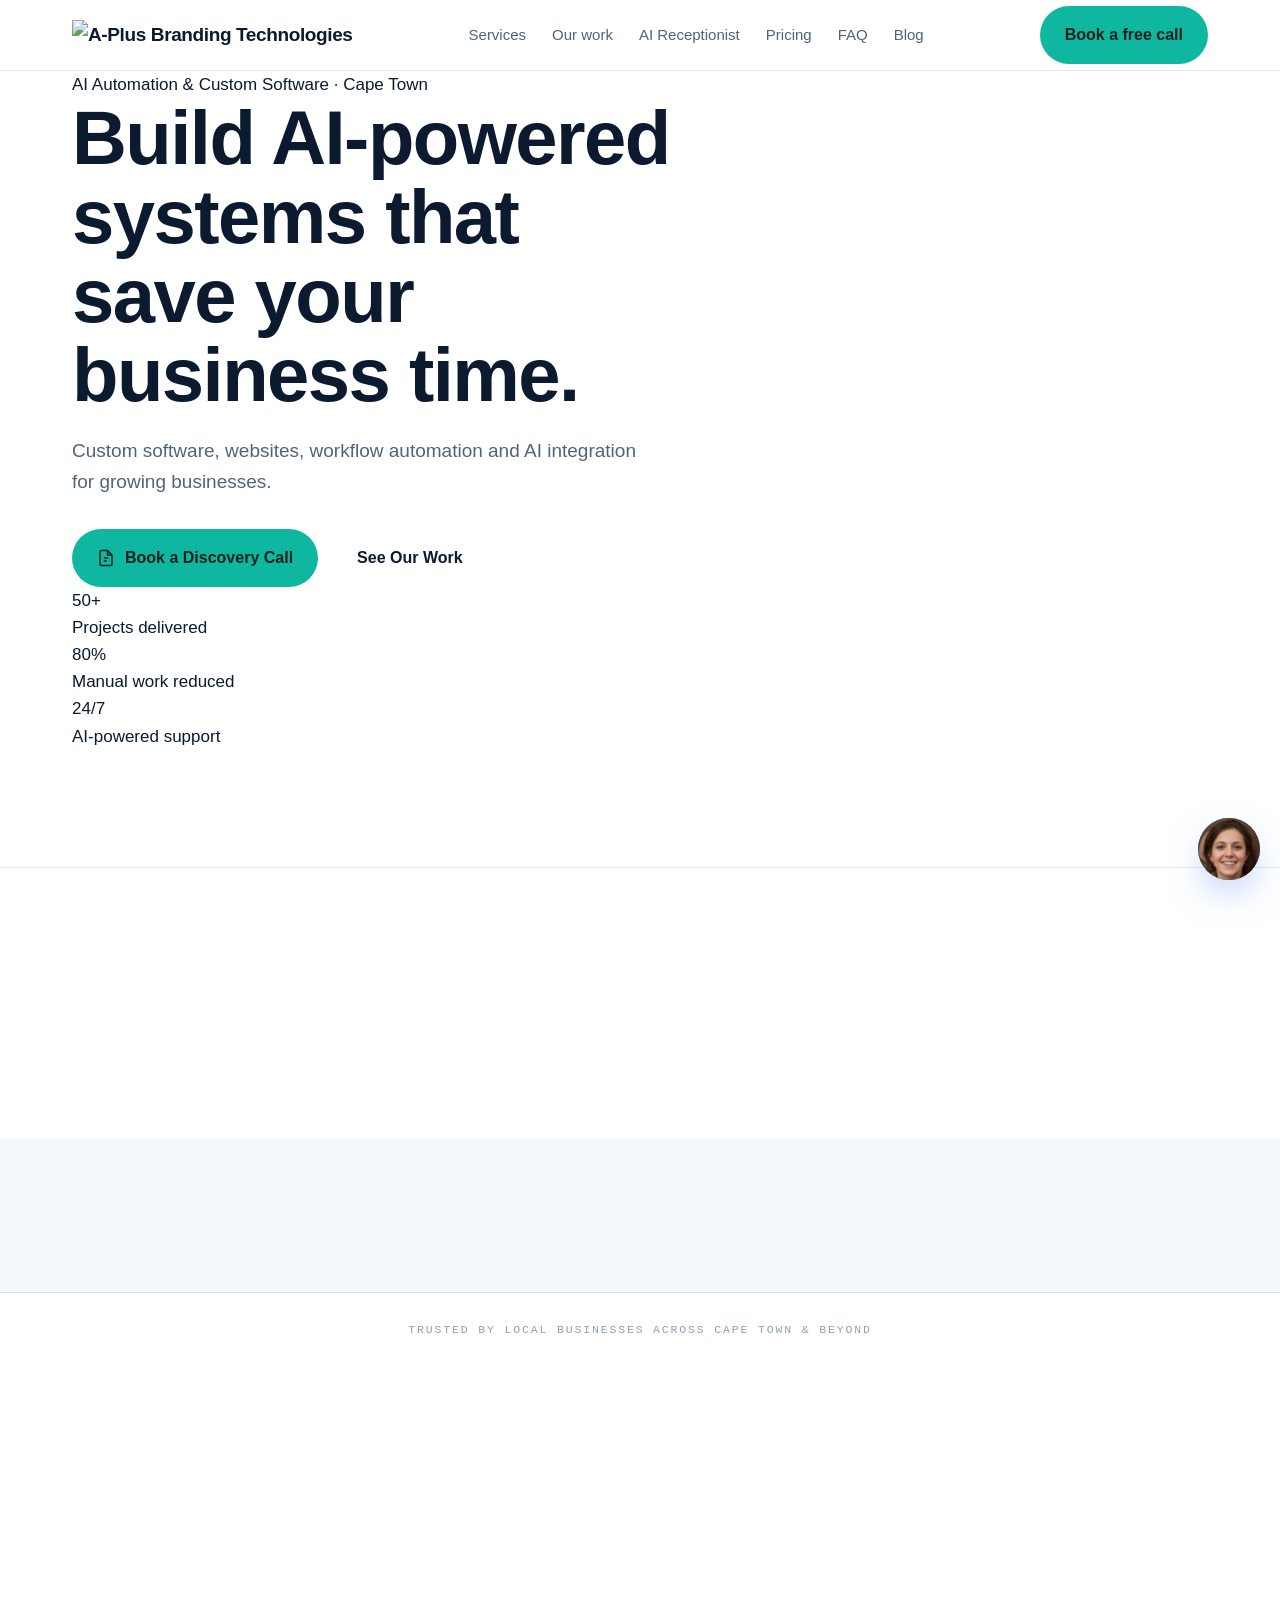
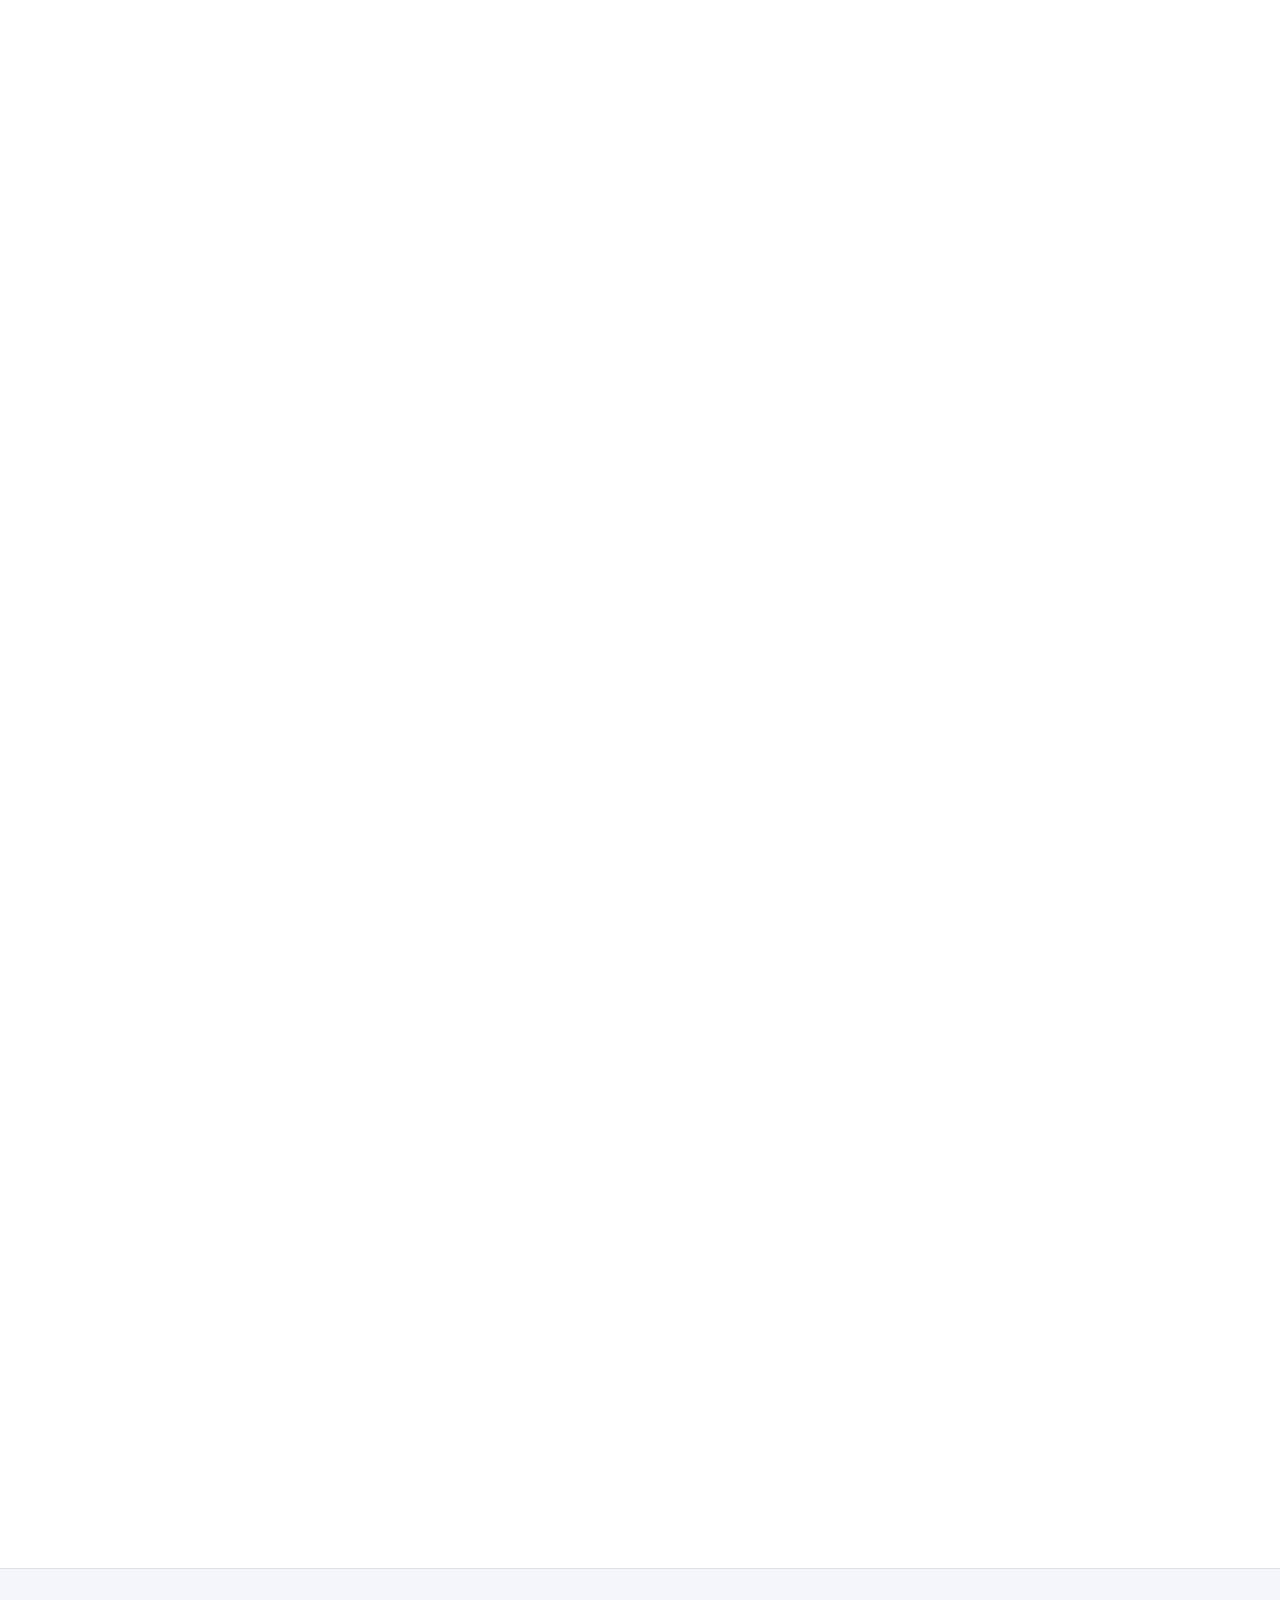
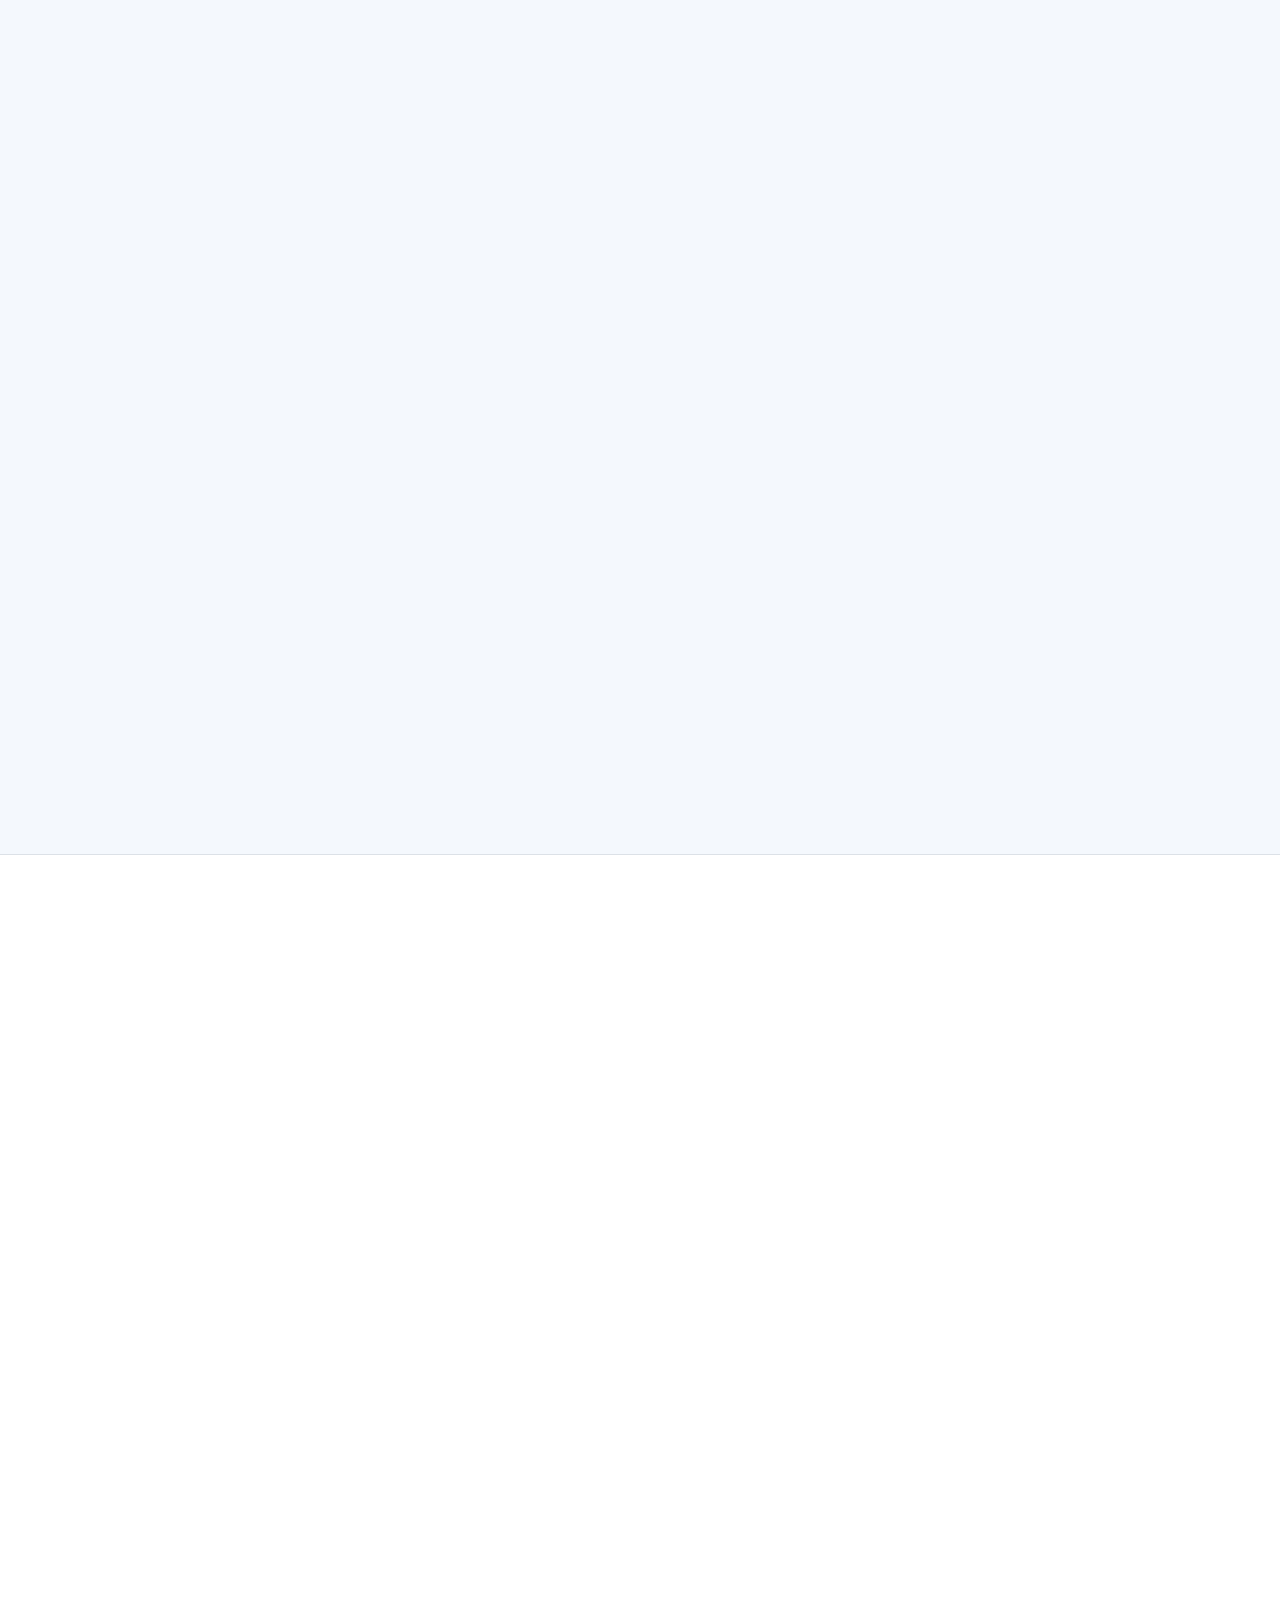
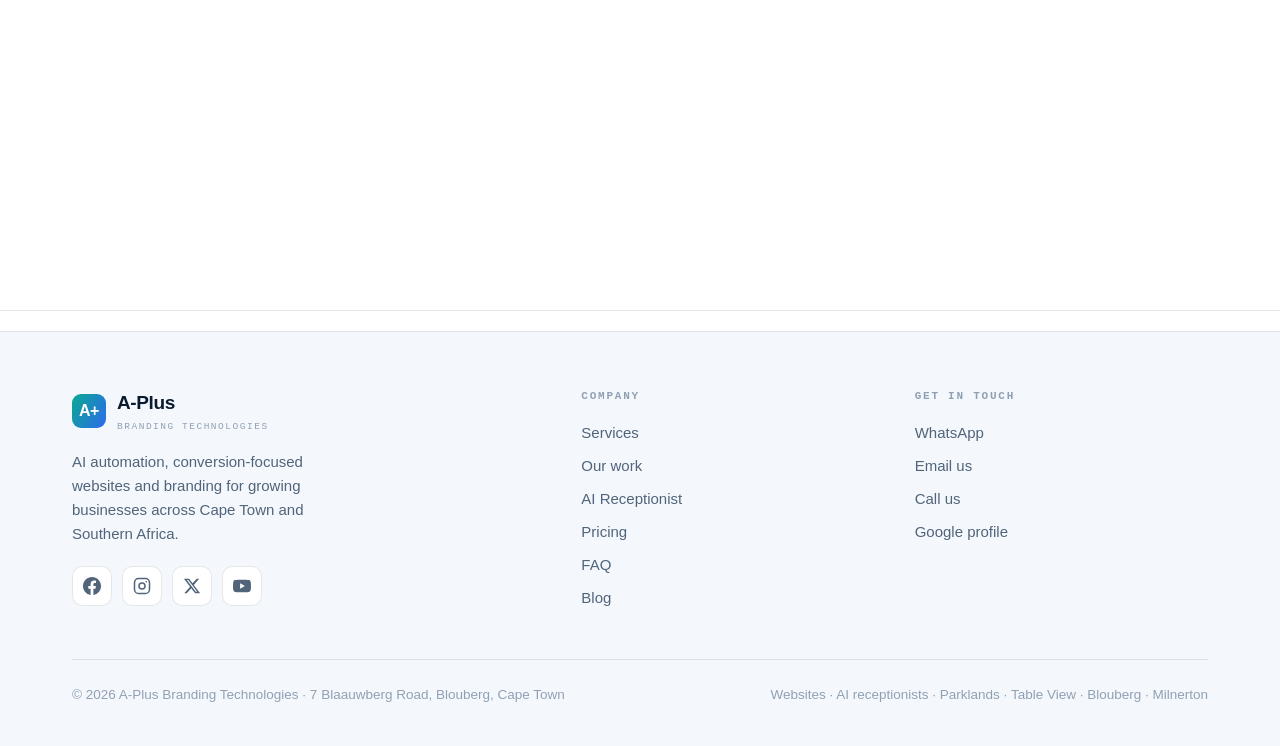
==== commit dc5ac93d: "Merge branch 'main' into main" ====
--- a/index.html
+++ b/index.html
@@ -7,7 +7,6 @@
 <meta name="description" content="A-Plus Branding Technologies builds conversion-focused websites with 24/7 AI receptionists and automation for businesses in Parklands, Table View, Blouberg, Milnerton and across Cape Town. See a free demo before you pay." />
 <meta name="theme-color" content="#FFFFFF" />
 <link rel="canonical" href="https://aplusbrandingtechnologies.com/" />
-
 <meta property="og:type" content="website" />
 <meta property="og:title" content="Websites & AI receptionists that turn searches into customers" />
 <meta property="og:description" content="Conversion-focused websites, 24/7 AI receptionists and automation for Cape Town businesses. See a free demo first." />
@@ -19,21 +18,19 @@
 
 <link rel="preconnect" href="https://fonts.googleapis.com" />
 <link rel="preconnect" href="https://fonts.gstatic.com" crossorigin />
-<link href="https://fonts.googleapis.com/css2?family=Bricolage+Grotesque:opsz,wght@12..96,600;12..96,700;12..96,800&family=Hanken+Grotesk:wght@400;500;600;700&family=Space+Mono:wght@400;700&display=swap" rel="stylesheet" />
+<link href="https://fonts.googleapis.com/css2?family=Space+Grotesk:wght@400;500;600;700&family=Inter:wght@400;500;600;700&display=swap" rel="stylesheet" />
 
 <script type="application/ld+json">
 {
   "@context": "https://schema.org",
   "@type": "ProfessionalService",
   "name": "A-Plus Branding Technologies",
-  "image": "https://aplusbrandingtechnologies.com/og.jpg",
   "url": "https://aplusbrandingtechnologies.com/",
   "telephone": "+27612017287",
   "email": "info@aplusbrandingtechnologies.com",
   "priceRange": "RR",
   "description": "Conversion-focused websites, AI receptionists and business automation for local businesses in Cape Town.",
   "address": { "@type": "PostalAddress", "streetAddress": "7 Blaauwberg Road", "addressLocality": "Blouberg", "addressRegion": "Western Cape", "addressCountry": "ZA" },
-  "areaServed": ["Parklands", "Table View", "Blouberg", "Milnerton", "Cape Town"],
   "sameAs": ["https://share.google/vMiDCUCj3IaCJYwOH","https://www.facebook.com/aplusbrandingtechnologies","https://www.instagram.com/aplusbranding/","https://x.com/aplusbranding1","https://www.youtube.com/@aplusbrandingtech"]
 }
 </script>
@@ -336,14 +333,13 @@
 </head>
 <body>
 
-<header class="nav">
+<!-- NAV -->
+<header class="nav" id="nav">
   <div class="wrap nav-in">
     <a class="logo" href="#top">
-      <img class="brand" id="brand-img" alt="A-Plus Branding Technologies" />
-      <span class="mark" id="brand-mark">A+</span>
-      <span id="brand-name">A-Plus<small>Branding Technologies</small></span>
+      <img src="/assets/brand/logo-transparent.png" alt="A-Plus Branding Technologies" class="logo-img" />
     </a>
-    <nav class="links">
+    <nav class="links" id="nav-links">
       <a href="#services">Services</a>
       <a href="#work">Our work</a>
       <a href="#sam">AI Receptionist</a>
@@ -361,30 +357,82 @@
 </header>
 
 <main id="top">
-<!-- HERO CAROUSEL -->
-<section class="hero" aria-roledescription="carousel" aria-label="Highlights">
-  <div class="slides" id="slides"></div>
-  <div class="hero-grid"></div>
-  <div class="wrap">
-    <div class="hero-row">
+
+<!-- HERO -->
+<section class="hero dk">
+  <div class="hero-bg">
+    <div class="hero-bg-img"></div>
+    <div class="hero-glow-1"></div>
+    <div class="hero-glow-2"></div>
+    <div class="hero-grid-overlay"></div>
+  </div>
+  <div class="wrap">
+    <div class="hero-layout">
       <div class="hero-inner">
-        <div id="hero-content"></div>
-      </div>
-      <div class="hero-visual">
-        <div class="emblem"><img id="hero-emblem" alt="A-Plus Branding Technologies logo" /></div>
-      </div>
-    </div>
-  </div>
-  <div class="hero-ui">
-    <div class="wrap">
-      <div class="dots" id="dots"></div>
-      <div class="arrows">
-        <button id="prev" aria-label="Previous slide"><svg viewBox="0 0 24 24" fill="none" stroke="currentColor" stroke-width="2"><path d="M15 18l-6-6 6-6"/></svg></button>
-        <button id="next" aria-label="Next slide"><svg viewBox="0 0 24 24" fill="none" stroke="currentColor" stroke-width="2"><path d="M9 18l6-6-6-6"/></svg></button>
+        <div class="label hero-label">AI Automation &amp; Custom Software · Cape Town</div>
+        <h1>Build AI-powered systems that save your business time.</h1>
+        <p class="lead">Custom software, websites, workflow automation and AI integration for growing businesses.</p>
+        <div class="hero-cta">
+          <a class="btn btn-primary" data-wa data-wa-msg="Hi A-Plus, I'd like to book a discovery call.">
+            <svg viewBox="0 0 24 24" fill="none" stroke="currentColor" stroke-width="2"><path d="M8 2H6a2 2 0 00-2 2v16a2 2 0 002 2h12a2 2 0 002-2V8l-6-6z"/><path d="M14 2v6h6"/><path d="M9 12h6M9 16h4"/></svg>
+            Book a Discovery Call
+          </a>
+          <a class="btn btn-outline" href="#projects">See Our Work</a>
+        </div>
+        <div class="hero-metrics">
+          <div class="hero-metric">
+            <div class="val">50+</div>
+            <div class="desc">Projects delivered</div>
+          </div>
+          <div class="hero-metric">
+            <div class="val">80%</div>
+            <div class="desc">Manual work reduced</div>
+          </div>
+          <div class="hero-metric">
+            <div class="val">24/7</div>
+            <div class="desc">AI-powered support</div>
+          </div>
+        </div>
+      </div>
+      <div class="hero-visual rv">
+        <div class="dashboard-card">
+          <img src="https://images.unsplash.com/photo-1551288049-bebda4e38f71?w=720&q=80&auto=format&fit=crop" alt="AI dashboard interface" />
+        </div>
+        <div class="dash-badge">
+          <div class="dot"></div>
+          <div>
+            <span>AI Automation Live</span>
+            <small>Processing 247 tasks today</small>
+          </div>
+        </div>
+        <div class="dash-badge-2">
+          <div class="ic"><svg viewBox="0 0 24 24" fill="none" stroke="currentColor" stroke-width="2" width="16"><path d="M12 2l3.09 6.26L22 9.27l-5 4.87 1.18 6.88L12 17.77l-6.18 3.25L7 14.14 2 9.27l6.91-1.01L12 2z"/></svg></div>
+          <div>
+            <span style="font-size:13px;font-weight:600">98% Uptime</span>
+            <small style="font-size:11px;color:var(--text-muted);display:block">Last 90 days</small>
+          </div>
+        </div>
       </div>
     </div>
   </div>
 </section>
+
+<!-- SOCIAL PROOF -->
+<div class="proof-bar rv">
+  <div class="wrap">
+    <div class="proof-grid">
+      <div class="proof-stat"><div class="num accent-text">50+</div><div class="lbl">Projects completed</div></div>
+      <div class="proof-divider"></div>
+      <div class="proof-stat"><div class="num accent-text">80%</div><div class="lbl">Avg manual work eliminated</div></div>
+      <div class="proof-divider"></div>
+      <div class="proof-stat"><div class="num accent-text">24/7</div><div class="lbl">AI-powered availability</div></div>
+      <div class="proof-divider"></div>
+      <div class="proof-stat"><div class="num accent-text">3×</div><div class="lbl">Avg lead response speed</div></div>
+      <div class="proof-divider"></div>
+      <div class="proof-stat"><div class="num accent-text">100%</div><div class="lbl">SME focused</div></div>
+    </div>
+  </div>
+</div>
 
 <!-- STATS BAR -->
 <section class="stats-sec">
@@ -402,7 +450,7 @@
 <section class="marquee-sec">
   <div class="wrap"><p class="lbl">Trusted by local businesses across Cape Town &amp; beyond</p></div>
   <div class="marquee"><div class="track" id="logo-track"></div></div>
-</section>
+</div>
 
 <!-- SERVICES · THREE PILLARS -->
 <section class="block" id="services">
@@ -450,16 +498,18 @@
   </div>
 </section>
 
-<!-- PORTFOLIO -->
-<section class="block" id="work" style="background:var(--bg-2);border-top:1px solid var(--line);border-bottom:1px solid var(--line)">
+<!-- PROJECTS -->
+<section class="s alt" id="projects">
   <div class="wrap">
     <div class="sec-head rv">
-      <span class="kicker">Our work</span>
-      <h2>Sites that win customers for real businesses.</h2>
-      <p class="lead">Business owners buy what they can see. Here's a taste of what we build — yours could be next.</p>
-    </div>
-    <div class="grid-port" id="portfolio"></div>
-    <div class="demo-cta rv"><a class="btn btn-primary" data-wa data-wa-msg="Hi A-Plus, can you build a free demo for my business?">Get my free demo</a></div>
+      <span class="label">Featured projects</span>
+      <h2>Work that delivers real outcomes.</h2>
+      <p class="lead">Every project starts with a problem. Here's how we solve them — and what happens after.</p>
+    </div>
+    <div class="projects-grid" id="portfolio"></div>
+    <div style="text-align:center;margin-top:40px" class="rv">
+      <a class="btn btn-primary" data-wa data-wa-msg="Hi A-Plus, I'd like to discuss a project for my business.">Start your project</a>
+    </div>
   </div>
 </section>
 
@@ -467,44 +517,66 @@
 <section class="block" id="sam">
   <div class="wrap sam">
     <div class="rv">
-      <span class="kicker">Your secret weapon</span>
+      <span class="label">Your AI advantage</span>
       <h2 style="margin:16px 0 18px">Meet Michelle, your 24/7 AI receptionist.</h2>
-      <p class="lead">While other businesses miss calls and messages after hours, Michelle answers every customer instantly — day or night — and turns them into booked jobs.</p>
-      <ul>
-        <li><svg viewBox="0 0 24 24" fill="none" stroke="currentColor" stroke-width="2"><path d="M20 6L9 17l-5-5"/></svg> Answers customer questions instantly, 24/7</li>
-        <li><svg viewBox="0 0 24 24" fill="none" stroke="currentColor" stroke-width="2"><path d="M20 6L9 17l-5-5"/></svg> Qualifies leads and captures their details</li>
-        <li><svg viewBox="0 0 24 24" fill="none" stroke="currentColor" stroke-width="2"><path d="M20 6L9 17l-5-5"/></svg> Books appointments and hands off to WhatsApp</li>
-        <li><svg viewBox="0 0 24 24" fill="none" stroke="currentColor" stroke-width="2"><path d="M20 6L9 17l-5-5"/></svg> Never sleeps, never takes a day off</li>
+      <p class="lead">While other businesses miss calls and messages after hours, Michelle answers every customer instantly — day or night — turning enquiries into booked jobs.</p>
+      <ul class="sam-features">
+        <li><span class="check"><svg viewBox="0 0 24 24" fill="none" stroke="currentColor" stroke-width="3"><path d="M20 6L9 17l-5-5"/></svg></span>Answers customer questions instantly, 24/7</li>
+        <li><span class="check"><svg viewBox="0 0 24 24" fill="none" stroke="currentColor" stroke-width="3"><path d="M20 6L9 17l-5-5"/></svg></span>Qualifies leads and captures contact details</li>
+        <li><span class="check"><svg viewBox="0 0 24 24" fill="none" stroke="currentColor" stroke-width="3"><path d="M20 6L9 17l-5-5"/></svg></span>Books appointments and hands off to WhatsApp</li>
+        <li><span class="check"><svg viewBox="0 0 24 24" fill="none" stroke="currentColor" stroke-width="3"><path d="M20 6L9 17l-5-5"/></svg></span>Learns your business and improves over time</li>
       </ul>
-      <a class="btn btn-primary" onclick="openMichelle()">Chat with Michelle now</a>
+      <a class="btn btn-primary" onclick="openMichelle()">Chat with Michelle now →</a>
     </div>
     <div class="chatdemo rv" aria-hidden="true">
-      <div class="ch-top"><div class="av"><img src="assets/brand/sam-photo.jpg" alt="Michelle" /></div><div><b>Michelle</b><small>Online now</small></div></div>
+      <div class="ch-top">
+        <div class="av"><img src="assets/brand/sam-photo.jpg" alt="Michelle" /></div>
+        <div class="inf"><b>Michelle</b><small>Online now</small></div>
+      </div>
       <div class="ch-body">
-        <div class="bub bot">Hi! 👋 I'm Michelle, the AI receptionist from A-Plus. What kind of business do you run?</div>
-        <div class="bub user">I run a plumbing business in Table View</div>
-        <div class="bub bot">Perfect. I can build you a site that takes bookings 24/7 and answers customers instantly. Want me to send a free demo?</div>
-        <div class="bub user">Yes please!</div>
-        <div class="bub bot">Done ✅ Tap the chat button anytime — I'm always here.</div>
+        <div class="bub bot">Hi! 👋 I'm Michelle from A-Plus. I help businesses save time with AI. What do you do?</div>
+        <div class="bub user">I run a plumbing business in Cape Town</div>
+        <div class="bub bot">Perfect — I can set up an AI system that answers your leads 24/7, books jobs and follows up automatically. Want to see a demo?</div>
+        <div class="bub user">Yes, how does it work?</div>
+        <div class="bub bot">I'll walk you through it right now. Tap the demo button or just keep chatting — I'm always here ✅</div>
       </div>
     </div>
   </div>
 </section>
 
-<!-- STEPS -->
-<section class="block" style="background:var(--bg-2);border-top:1px solid var(--line);border-bottom:1px solid var(--line)">
-  <div class="wrap">
-    <div class="sec-head rv"><span class="kicker">How it works</span><h2>From invisible to fully booked in three steps.</h2></div>
-    <div class="grid-step">
-      <div class="step rv"><div class="num">01</div><h3>Free demo</h3><p>Tell us about your business and we build a free demo of your website so you can see it before you pay a cent.</p></div>
-      <div class="step rv"><div class="num">02</div><h3>Go live</h3><p>We launch your site, set up Michelle your AI receptionist, and fix your Google profile so locals can find you.</p></div>
-      <div class="step rv"><div class="num">03</div><h3>Get customers</h3><p>Your site, Google and WhatsApp work together to bring in calls, messages and bookings — automatically.</p></div>
+<!-- PROCESS -->
+<section class="s alt">
+  <div class="wrap">
+    <div class="sec-head rv" style="text-align:center;margin-left:auto;margin-right:auto;max-width:52ch">
+      <span class="label" style="justify-content:center">How it works</span>
+      <h2>From first call to live system in days.</h2>
+      <p class="lead" style="margin:0 auto">No lengthy contracts, no bloated agencies. Just a focused process that gets results fast.</p>
+    </div>
+    <div class="process-grid rv">
+      <div class="process-step">
+        <div class="step-num">01</div>
+        <h3>Discovery Call</h3>
+        <p>We learn about your business, your biggest time drains and the outcomes you want. Free, no obligation.</p>
+      </div>
+      <div class="process-step">
+        <div class="step-num">02</div>
+        <h3>Design &amp; Build</h3>
+        <p>We design and build your system — website, automation or AI tool — and show you a live demo before launch.</p>
+      </div>
+      <div class="process-step">
+        <div class="step-num">03</div>
+        <h3>Launch &amp; Scale</h3>
+        <p>We go live, monitor performance and optimise continuously so your system keeps improving month after month.</p>
+      </div>
+    </div>
+    <div class="process-cta rv">
+      <a class="btn btn-primary" data-wa data-wa-msg="Hi A-Plus, I'd like to book a discovery call to learn more.">Book your free discovery call</a>
     </div>
   </div>
 </section>
 
-<!-- PRICING -->
-<section class="block" id="pricing">
+<!-- TESTIMONIALS -->
+<section class="s" id="testimonials">
   <div class="wrap">
     <div class="sec-head rv"><span class="kicker">Simple pricing</span><h2>Plans that pay for themselves.</h2><p class="lead">Start with a website, add an AI receptionist and let it bring in customers month after month. Cancel anytime.</p></div>
     <div class="grid-price">
@@ -528,18 +600,21 @@
         </ul>
         <a class="btn btn-primary" data-wa data-wa-msg="Hi A-Plus, I'm interested in the Growth plan.">Get started</a>
       </div>
-      <div class="price rv">
-        <h3>Pro · Done-for-you</h3><div class="amt">R5 000+ <small>once-off</small></div><div class="sub">+ from R499/mo</div>
-        <ul>
-          <li><svg viewBox="0 0 24 24" fill="none" stroke="currentColor" stroke-width="2"><path d="M20 6L9 17l-5-5"/></svg> Everything in Growth</li>
-          <li><svg viewBox="0 0 24 24" fill="none" stroke="currentColor" stroke-width="2"><path d="M20 6L9 17l-5-5"/></svg> Ongoing local SEO</li>
-          <li><svg viewBox="0 0 24 24" fill="none" stroke="currentColor" stroke-width="2"><path d="M20 6L9 17l-5-5"/></svg> Social media management</li>
-          <li><svg viewBox="0 0 24 24" fill="none" stroke="currentColor" stroke-width="2"><path d="M20 6L9 17l-5-5"/></svg> WhatsApp automation</li>
-        </ul>
-        <a class="btn btn-ghost" data-wa data-wa-msg="Hi A-Plus, I'm interested in the Pro done-for-you plan.">Get started</a>
-      </div>
-    </div>
-    <p class="price-note">Prices are starting guides — every business is different. Chat with us for an exact quote.</p>
+      <div class="testi-card rv">
+        <div class="stars">
+          <svg viewBox="0 0 24 24" fill="currentColor"><path d="M12 2l3.09 6.26L22 9.27l-5 4.87 1.18 6.88L12 17.77l-6.18 3.25L7 14.14 2 9.27l6.91-1.01L12 2z"/></svg>
+          <svg viewBox="0 0 24 24" fill="currentColor"><path d="M12 2l3.09 6.26L22 9.27l-5 4.87 1.18 6.88L12 17.77l-6.18 3.25L7 14.14 2 9.27l6.91-1.01L12 2z"/></svg>
+          <svg viewBox="0 0 24 24" fill="currentColor"><path d="M12 2l3.09 6.26L22 9.27l-5 4.87 1.18 6.88L12 17.77l-6.18 3.25L7 14.14 2 9.27l6.91-1.01L12 2z"/></svg>
+          <svg viewBox="0 0 24 24" fill="currentColor"><path d="M12 2l3.09 6.26L22 9.27l-5 4.87 1.18 6.88L12 17.77l-6.18 3.25L7 14.14 2 9.27l6.91-1.01L12 2z"/></svg>
+          <svg viewBox="0 0 24 24" fill="currentColor"><path d="M12 2l3.09 6.26L22 9.27l-5 4.87 1.18 6.88L12 17.77l-6.18 3.25L7 14.14 2 9.27l6.91-1.01L12 2z"/></svg>
+        </div>
+        <blockquote>"Our Google ranking jumped from page 3 to position 2 for our main keyword. The whole team at A-Plus is responsive, professional and genuinely care about results."</blockquote>
+        <div class="testi-author">
+          <div class="testi-avatar"><img src="https://images.unsplash.com/photo-1472099645785-5658abf4ff4e?w=80&q=80&auto=format&fit=crop&crop=face" alt="Client" /></div>
+          <div><div class="testi-name">Sipho Dlamini</div><div class="testi-role">Digitech Solutions</div></div>
+        </div>
+      </div>
+    </div>
   </div>
 </section>
 
@@ -582,18 +657,63 @@
 <!-- INSIGHTS / BLOG -->
 <section class="block" id="insights">
   <div class="wrap">
-    <div class="sec-head rv">
-      <span class="kicker">Insights</span>
-      <h2>Tips to help your business get found.</h2>
-      <p class="lead">Practical advice on getting more customers online — websites, Google, AI and local SEO for Cape Town businesses.</p>
-    </div>
-    <div class="grid-blog" id="blog-list"></div>
-    <div class="demo-cta rv"><a class="btn btn-ghost" href="blog/index.html">Read the blog →</a></div>
+    <div style="display:grid;grid-template-columns:1fr 2fr;gap:64px;align-items:start">
+      <div class="rv">
+        <span class="label">FAQ</span>
+        <h2 style="margin:16px 0 16px">Common questions.</h2>
+        <p style="color:var(--text-muted);font-size:15px;line-height:1.7">Can't find what you're looking for? Chat with us on WhatsApp.</p>
+        <a class="btn btn-outline" style="margin-top:24px" data-wa data-wa-msg="Hi A-Plus, I have a question.">Ask us anything</a>
+      </div>
+      <div class="faq-list rv">
+        <div class="faq-item">
+          <button class="faq-q" onclick="toggleFaq(this)">
+            What kinds of businesses do you work with?
+            <span class="icon"><svg viewBox="0 0 24 24" fill="none" stroke="currentColor" stroke-width="2" width="14"><path d="M12 5v14M5 12h14"/></svg></span>
+          </button>
+          <div class="faq-a"><div class="faq-a-inner">We primarily work with SMEs — small and medium-sized businesses — across a range of industries including trades, professional services, retail, tech startups and hospitality. If you're a growing business that needs better digital systems, we can help.</div></div>
+        </div>
+        <div class="faq-item">
+          <button class="faq-q" onclick="toggleFaq(this)">
+            How long does a typical project take?
+            <span class="icon"><svg viewBox="0 0 24 24" fill="none" stroke="currentColor" stroke-width="2" width="14"><path d="M12 5v14M5 12h14"/></svg></span>
+          </button>
+          <div class="faq-a"><div class="faq-a-inner">Most websites go live within 5–10 business days. AI automation setups typically take 1–2 weeks depending on complexity. Custom software projects vary — we'll give you a clear timeline after the discovery call.</div></div>
+        </div>
+        <div class="faq-item">
+          <button class="faq-q" onclick="toggleFaq(this)">
+            What is the AI receptionist and how does it work?
+            <span class="icon"><svg viewBox="0 0 24 24" fill="none" stroke="currentColor" stroke-width="2" width="14"><path d="M12 5v14M5 12h14"/></svg></span>
+          </button>
+          <div class="faq-a"><div class="faq-a-inner">Michelle is an AI assistant trained on your business information. She answers customer questions on your website and WhatsApp, qualifies leads, captures contact details and books appointments — all 24/7 without any human intervention. She connects to your WhatsApp for seamless handoff.</div></div>
+        </div>
+        <div class="faq-item">
+          <button class="faq-q" onclick="toggleFaq(this)">
+            Do I need technical knowledge to use your systems?
+            <span class="icon"><svg viewBox="0 0 24 24" fill="none" stroke="currentColor" stroke-width="2" width="14"><path d="M12 5v14M5 12h14"/></svg></span>
+          </button>
+          <div class="faq-a"><div class="faq-a-inner">Not at all. We handle all the technical setup and train you on how to use your new systems. Our clients are business owners, not developers. We make sure everything is intuitive and well-documented.</div></div>
+        </div>
+        <div class="faq-item">
+          <button class="faq-q" onclick="toggleFaq(this)">
+            What does it cost?
+            <span class="icon"><svg viewBox="0 0 24 24" fill="none" stroke="currentColor" stroke-width="2" width="14"><path d="M12 5v14M5 12h14"/></svg></span>
+          </button>
+          <div class="faq-a"><div class="faq-a-inner">Websites start from R2 500 once-off with hosting from R199/month. AI receptionist setup starts from R4 500 with a monthly retainer. Custom software is quoted per project. Book a discovery call and we'll give you a clear, tailored quote — no hidden fees.</div></div>
+        </div>
+        <div class="faq-item">
+          <button class="faq-q" onclick="toggleFaq(this)">
+            Can I see a demo before committing?
+            <span class="icon"><svg viewBox="0 0 24 24" fill="none" stroke="currentColor" stroke-width="2" width="14"><path d="M12 5v14M5 12h14"/></svg></span>
+          </button>
+          <div class="faq-a"><div class="faq-a-inner">Absolutely — we build a free demo of your website or system before you pay anything. You get to see exactly what you're getting before making any commitment. Chat with Michelle below or book a discovery call to get started.</div></div>
+        </div>
+      </div>
+    </div>
   </div>
 </section>
 
-<!-- CTA -->
-<section class="block" id="contact">
+<!-- CONTACT CTA -->
+<section class="s" id="contact">
   <div class="wrap">
     <div class="cta rv">
       <h2>Ready to turn your website into a sales machine?</h2>
@@ -608,9 +728,11 @@
     </div>
   </div>
 </section>
+
 </main>
 
-<footer>
+<!-- FOOTER -->
+<footer class="dk">
   <div class="wrap">
     <div class="foot-grid">
       <div>
@@ -619,7 +741,7 @@
         <div class="socials">
           <a href="https://www.facebook.com/aplusbrandingtechnologies" target="_blank" rel="noopener" aria-label="Facebook"><svg viewBox="0 0 24 24" fill="currentColor"><path d="M24 12.07C24 5.4 18.63 0 12 0S0 5.4 0 12.07C0 18.1 4.39 23.1 10.13 24v-8.44H7.08v-3.49h3.05V9.41c0-3.01 1.79-4.68 4.53-4.68 1.31 0 2.69.24 2.69.24v2.96H15.83c-1.49 0-1.96.93-1.96 1.87v2.25h3.33l-.53 3.49h-2.8V24C19.61 23.1 24 18.1 24 12.07z"/></svg></a>
           <a href="https://www.instagram.com/aplusbranding/" target="_blank" rel="noopener" aria-label="Instagram"><svg viewBox="0 0 24 24" fill="none" stroke="currentColor" stroke-width="2"><rect x="2" y="2" width="20" height="20" rx="5.5"/><circle cx="12" cy="12" r="4"/><circle cx="17.6" cy="6.4" r="1.1" fill="currentColor" stroke="none"/></svg></a>
-          <a href="https://x.com/aplusbranding1" target="_blank" rel="noopener" aria-label="X"><svg viewBox="0 0 24 24" fill="currentColor"><path d="M18.244 2.25h3.308l-7.227 8.26 8.502 11.24h-6.66l-5.214-6.817L4.99 21.75H1.68l7.73-8.835L1.254 2.25H8.08l4.713 6.231 5.45-6.231zm-1.161 17.52h1.833L7.084 4.126H5.117l11.966 15.644z"/></svg></a>
+          <a href="https://x.com/aplusbranding1" target="_blank" rel="noopener" aria-label="X / Twitter"><svg viewBox="0 0 24 24" fill="currentColor"><path d="M18.244 2.25h3.308l-7.227 8.26 8.502 11.24h-6.66l-5.214-6.817L4.99 21.75H1.68l7.73-8.835L1.254 2.25H8.08l4.713 6.231 5.45-6.231zm-1.161 17.52h1.833L7.084 4.126H5.117l11.966 15.644z"/></svg></a>
           <a href="https://www.youtube.com/@aplusbrandingtech" target="_blank" rel="noopener" aria-label="YouTube"><svg viewBox="0 0 24 24" fill="currentColor"><path d="M23.5 6.19a3.02 3.02 0 0 0-2.12-2.14C19.5 3.55 12 3.55 12 3.55s-7.5 0-9.38.5A3.02 3.02 0 0 0 .5 6.19C0 8.07 0 12 0 12s0 3.93.5 5.81a3.02 3.02 0 0 0 2.12 2.14c1.88.5 9.38.5 9.38.5s7.5 0 9.38-.5a3.02 3.02 0 0 0 2.12-2.14C24 15.93 24 12 24 12s0-3.93-.5-5.81zM9.55 15.57V8.43L15.82 12l-6.27 3.57z"/></svg></a>
         </div>
       </div>
@@ -633,16 +755,21 @@
   </div>
 </footer>
 
+<!-- MICHELLE CHAT WIDGET -->
 <div id="sam-teaser" onclick="openMichelleFromTeaser()">
   <img src="assets/brand/sam-photo.jpg" alt="Michelle" />
-  <span>Hi 👋 Looking for more customers? Tap to chat with me.</span>
+  <span>Hi 👋 Want to save time with AI? Chat with me.</span>
   <button aria-label="Dismiss" onclick="event.stopPropagation();hideTeaser()">×</button>
 </div>
 <button id="sam-fab" aria-label="Chat with Michelle" onclick="toggleMichelle()">
   <img src="assets/brand/sam-photo.jpg" alt="Chat with Michelle" />
 </button>
 <div id="sam-panel" role="dialog" aria-label="Chat with Michelle">
-  <div class="top"><div class="av"><img src="assets/brand/sam-photo.jpg" alt="Michelle" /></div><div><b>Michelle</b><small>AI receptionist · online</small></div><button class="x" aria-label="Close chat" onclick="toggleMichelle()">×</button></div>
+  <div class="top">
+    <div class="av"><img src="assets/brand/sam-photo.jpg" alt="Michelle" /></div>
+    <div><b>Michelle</b><small>AI assistant · online</small></div>
+    <button class="x" aria-label="Close chat" onclick="toggleMichelle()">×</button>
+  </div>
   <div id="sam-msgs"></div>
   <div class="qr" id="sam-qr"></div>
   <form class="sam-input" onsubmit="samType(event)">
@@ -653,14 +780,12 @@
 
 <script src="assets/posts.js"></script>
 <script>
-/* ════════════════════════════════════════════════════════════════
-   1) YOUR CONTACT DETAILS — edit the X's (updates the whole site)
-   ════════════════════════════════════════════════════════════════ */
+/* ══ CONTACT DETAILS ══ */
 const BIZ = {
-  whatsapp: "27613590046",                          // main business WhatsApp (0613590046)
-  phone:    "+27612017287",                         // calls / phone (0612017287)
-  email:    "info@aplusbrandingtechnologies.com",  // email — change if you use a different address
-  gbp:      "https://share.google/vMiDCUCj3IaCJYwOH" // Google Business Profile
+  whatsapp: "27613590046",
+  phone:    "+27612017287",
+  email:    "info@aplusbrandingtechnologies.com",
+  gbp:      "https://share.google/vMiDCUCj3IaCJYwOH"
 };
 
 /* ════════════════════════════════════════════════════════════════
@@ -724,111 +849,62 @@
 };
 /* ════════════════════════════════════════════════════════════════ */
 
+/* ══ SETUP ══ */
 document.getElementById('yr').textContent = new Date().getFullYear();
 
-/* ---- contact links ---- */
-function waLink(msg){ const b="https://wa.me/"+BIZ.whatsapp; return msg ? b+"?text="+encodeURIComponent(msg) : b; }
+function waLink(msg){ const b="https://wa.me/"+BIZ.whatsapp; return msg?b+"?text="+encodeURIComponent(msg):b; }
 document.querySelectorAll('[data-wa]').forEach(el=>{ el.href=waLink(el.dataset.waMsg||""); el.target="_blank"; el.rel="noopener"; });
 document.querySelectorAll('[data-email]').forEach(el=>el.href="mailto:"+BIZ.email);
 document.querySelectorAll('[data-tel]').forEach(el=>el.href="tel:"+BIZ.phone);
 document.querySelectorAll('[data-gbp]').forEach(el=>el.href=BIZ.gbp);
-document.querySelectorAll('nav.links a').forEach(a=>a.addEventListener('click',()=>document.querySelector('nav.links').classList.remove('open')));
-
-/* ---- hero emblem ---- */
-if(SITE.heroEmblem){ document.getElementById('hero-emblem').src=SITE.heroEmblem; }
-else { document.querySelector('.hero-visual').style.display='none'; }
-
-/* ---- brand logo ---- */
-if(SITE.brandLogo){
-  const img=document.getElementById('brand-img');
-  img.src=SITE.brandLogo;
-  img.onload=()=>{ img.style.display="block"; document.getElementById('brand-mark').style.display="none"; document.getElementById('brand-name').style.display="none"; };
-}
-
-/* ---- HERO carousel ---- */
-const slidesEl=document.getElementById('slides');
-const contentEl=document.getElementById('hero-content');
-const dotsEl=document.getElementById('dots');
-const S=SITE.heroSlides; let cur=0, timer=null;
-const DUR=6000;
-const reduce=matchMedia('(prefers-reduced-motion: reduce)').matches;
-
-S.forEach((s,i)=>{
-  const sl=document.createElement('div'); sl.className="slide"+(i===0?" active":"");
-  const veil="veil "+(s.veil||"g1");
-  sl.innerHTML = (s.image?`<div class="bgimg" style="background-image:url('${s.image}')"></div>`:"") + `<div class="${veil}"></div>`;
-  slidesEl.appendChild(sl);
-
-  const d=document.createElement('button'); d.setAttribute('aria-label','Slide '+(i+1)); if(i===0)d.className="on";
-  d.innerHTML='<span class="fill"></span>'; d.onclick=()=>go(i,true); dotsEl.appendChild(d);
+document.querySelectorAll('nav.links a').forEach(a=>a.addEventListener('click',()=>document.getElementById('nav-links').classList.remove('open')));
+
+/* ── Sticky nav scroll ── */
+const nav = document.getElementById('nav');
+window.addEventListener('scroll',()=>nav.classList.toggle('scrolled',window.scrollY>20),{passive:true});
+
+/* ── Logo marquee ── */
+const lt = document.getElementById('logo-track');
+[...LOGOS,...LOGOS].forEach(l=>{
+  const el = document.createElement('div'); el.className='client-chip'; el.textContent=l.name; lt.appendChild(el);
 });
-function renderContent(i){
-  const s=S[i];
-  contentEl.innerHTML=`<div class="slide-content show">
-    <span class="kicker">${s.kicker}</span>
-    <h1>${s.title}</h1>
-    <p class="lead">${s.text}</p>
-    <div class="hero-cta">
-      <a class="btn btn-primary" href="${waLink(s.ctaMsg)}" target="_blank" rel="noopener">
-        <svg viewBox="0 0 24 24" fill="currentColor"><path d="M.057 24l1.687-6.163a11.867 11.867 0 01-1.587-5.946C.16 5.335 5.495 0 12.05 0a11.821 11.821 0 018.413 3.488 11.824 11.824 0 013.48 8.414c-.003 6.557-5.338 11.892-11.893 11.892a11.9 11.9 0 01-5.688-1.448L.057 24zM6.597 20.13c1.676.995 3.276 1.591 5.392 1.592 5.448 0 9.886-4.434 9.889-9.885.002-5.462-4.415-9.89-9.881-9.892-5.452 0-9.887 4.434-9.889 9.884a9.86 9.86 0 001.51 5.26l-.999 3.648 3.788-.99z"/></svg>
-        ${s.cta}</a>
-      <a class="btn btn-ghost" href="#work">See our work</a>
-    </div></div>`;
-}
-function setDot(i){
-  [...dotsEl.children].forEach((d,k)=>{
-    d.className = k===i ? "on":"";
-    const f=d.querySelector('.fill'); f.classList.remove('run'); void f.offsetWidth;
-    if(k===i && !reduce){ d.style.setProperty('--dur',DUR+'ms'); f.classList.add('run'); }
-  });
-}
-function go(i,manual){
-  cur=(i+S.length)%S.length;
-  [...slidesEl.children].forEach((sl,k)=>sl.classList.toggle('active',k===cur));
-  renderContent(cur); setDot(cur);
-  if(manual) restart();
-}
-function next(){ go(cur+1); } function prev(){ go(cur-1); }
-function restart(){ if(reduce)return; clearInterval(timer); timer=setInterval(next,DUR); }
-document.getElementById('next').onclick=()=>go(cur+1,true);
-document.getElementById('prev').onclick=()=>go(cur-1,true);
-document.querySelector('.hero').addEventListener('mouseenter',()=>clearInterval(timer));
-document.querySelector('.hero').addEventListener('mouseleave',restart);
-/* touch swipe */
-let tx=0; const hero=document.querySelector('.hero');
-hero.addEventListener('touchstart',e=>tx=e.touches[0].clientX,{passive:true});
-hero.addEventListener('touchend',e=>{ const dx=e.changedTouches[0].clientX-tx; if(Math.abs(dx)>50){ dx<0?go(cur+1,true):go(cur-1,true);} },{passive:true});
-renderContent(0); setDot(0); restart();
-
-/* ---- LOGO marquee (duplicated for seamless loop) ---- */
-const lt=document.getElementById('logo-track');
-function logoEl(l){
-  const a=document.createElement('div'); a.className="logo-chip";
-  if(l.image){ const im=new Image(); im.src=l.image; im.alt=l.name; im.onerror=()=>{a.textContent=l.name;}; a.appendChild(im); }
-  else a.textContent=l.name;
-  return a;
-}
-[...SITE.logos, ...SITE.logos].forEach(l=>lt.appendChild(logoEl(l)));
-
-/* ---- PORTFOLIO ---- */
-const pf=document.getElementById('portfolio');
-SITE.portfolio.forEach(p=>{
-  const tag=document.createElement(p.url?'a':'div'); tag.className="port rv";
-  if(p.url){ tag.href=p.url; tag.target="_blank"; tag.rel="noopener"; }
-  const ph = p.image ? `style="background-image:url('${p.image}')" class="ph"` : `class="ph fallback"`;
-  tag.innerHTML=`<div ${ph}></div><div class="ov"><div class="tag">${p.tag}</div><h4>${p.title}</h4>${p.url?'<div class="go">View site →</div>':''}</div>`;
-  pf.appendChild(tag);
+
+/* ── Portfolio ── */
+const pf = document.getElementById('portfolio');
+PROJECTS.forEach(p=>{
+  const el = document.createElement(p.url?'a':'div');
+  el.className = 'project-card rv';
+  if(p.url){ el.href=p.url; el.target='_blank'; el.rel='noopener'; }
+  const imgSrc = p.image || p.fallback;
+  el.innerHTML = `
+    <div class="proj-img">
+      <img src="${imgSrc}" alt="${p.title}" loading="lazy" onerror="this.src='${p.fallback}'" />
+      <span class="proj-tag">${p.tag}</span>
+    </div>
+    <div class="proj-body">
+      ${p.concept?'<span class="concept-badge">Concept Project</span>':''}
+      <h3>${p.title}</h3>
+      <div class="pso-row">
+        <div class="pso-item"><div class="pso-lbl">Problem</div><div class="pso-val">${p.problem}</div></div>
+        <div class="pso-item"><div class="pso-lbl">Solution</div><div class="pso-val">${p.solution}</div></div>
+        <div class="pso-item"><div class="pso-lbl">Outcome</div><div class="pso-val">${p.outcome}</div></div>
+      </div>
+      ${p.cta
+        ? '<a class="proj-link" href="#contact">Start your project →</a>'
+        : p.url
+          ? '<span class="proj-link">View project <svg viewBox="0 0 24 24" fill="none" stroke="currentColor" stroke-width="2" width="14"><path d="M5 12h14M12 5l7 7-7 7"/></svg></span>'
+          : ''
+      }
+    </div>`;
+  pf.appendChild(el);
 });
 
-/* ---- BLOG teaser (newest 3 from assets/posts.js) ---- */
-function fmtDate(s){ try{ return new Date(s).toLocaleDateString('en-ZA',{day:'numeric',month:'short',year:'numeric'}); }catch(e){ return s; } }
-const bl=document.getElementById('blog-list');
-if(bl && window.POSTS){
-  window.POSTS.slice(0,3).forEach(b=>{
-    const a=document.createElement('a'); a.className="blogcard rv"; a.href=b.url;
-    a.innerHTML=`<div class="bc-tag">${b.tag} · ${fmtDate(b.date)}</div><h4>${b.title}</h4><p>${b.excerpt}</p><span class="bc-go">Read more →</span>`;
-    bl.appendChild(a);
-  });
+/* ── FAQ accordion ── */
+function toggleFaq(btn){
+  const ans = btn.nextElementSibling;
+  const isOpen = btn.classList.contains('open');
+  document.querySelectorAll('.faq-q.open').forEach(b=>{ b.classList.remove('open'); b.nextElementSibling.classList.remove('open'); });
+  if(!isOpen){ btn.classList.add('open'); ans.classList.add('open'); }
 }
 
 /* ---- FAQ accordion ---- */
@@ -838,18 +914,20 @@
 const io=new IntersectionObserver(es=>es.forEach(e=>{if(e.isIntersecting){e.target.classList.add('in');io.unobserve(e.target);}}),{threshold:.12});
 document.querySelectorAll('.rv').forEach((el,i)=>{el.style.transitionDelay=(i%4*60)+'ms';io.observe(el);});
 
-/* ---- SAM chat widget (connected to the A-Plus AI agent on n8n) ---- */
-const SAM_WEBHOOK="/api/chat";
-const panel=document.getElementById('sam-panel'),msgs=document.getElementById('sam-msgs'),qrBox=document.getElementById('sam-qr');
+/* ══ MICHELLE CHAT ══ */
+const SAM_WEBHOOK = "/api/chat";
+const panel = document.getElementById('sam-panel');
+const msgs = document.getElementById('sam-msgs');
+const qrBox = document.getElementById('sam-qr');
 let samStarted=false, samHistory=[], samBusy=false;
-const QUICK=[["I want a website"],["Tell me about the AI receptionist"],["What does it cost?"],["Book a free demo"]];
+const QUICK = [["How does the AI receptionist work?"],["What does it cost?"],["I want a website"],["Book a discovery call"]];
 function toggleMichelle(){ panel.classList.contains('open')?panel.classList.remove('open'):openMichelle(); }
-function openMichelle(){ var t=document.getElementById('sam-teaser'); if(t)t.classList.remove('show'); panel.classList.add('open'); if(!samStarted){samStarted=true; bot("Hi! 👋 I'm Michelle from A-Plus. What can I help your business with today?"); renderQuick();} }
+function openMichelle(){ const t=document.getElementById('sam-teaser');if(t)t.classList.remove('show');panel.classList.add('open');if(!samStarted){samStarted=true;bot("Hi! 👋 I'm Michelle from A-Plus. I help businesses save time with AI. What can I help you with today?");renderQuick();} }
 function down(){ msgs.scrollTop=msgs.scrollHeight; }
 function bot(t){ const d=document.createElement('div');d.className='bub bot';d.textContent=t;msgs.appendChild(d);down();return d; }
 function user(t){ const d=document.createElement('div');d.className='bub user';d.textContent=t;msgs.appendChild(d);down(); }
-function waBtn(m){ const a=document.createElement('a');a.className='btn btn-primary';a.style.cssText='font-size:14px;padding:11px 18px';a.textContent='Continue on WhatsApp →';a.href=waLink(m);a.target='_blank';a.rel='noopener';msgs.appendChild(a);down(); }
-function renderQuick(){ qrBox.innerHTML=''; QUICK.forEach(([l])=>{const b=document.createElement('button');b.textContent=l;b.onclick=()=>sendToMichelle(l);qrBox.appendChild(b);}); }
+function waBtn(m){ const a=document.createElement('a');a.className='btn btn-primary';a.style.cssText='font-size:13px;padding:10px 16px;margin-top:4px';a.textContent='Continue on WhatsApp →';a.href=waLink(m);a.target='_blank';a.rel='noopener';msgs.appendChild(a);down(); }
+function renderQuick(){ qrBox.innerHTML='';QUICK.forEach(([l])=>{const b=document.createElement('button');b.textContent=l;b.onclick=()=>sendToMichelle(l);qrBox.appendChild(b);}); }
 async function sendToMichelle(text){
   if(samBusy) return; samBusy=true; qrBox.innerHTML=''; user(text);
   const typing=bot("Michelle is typing…");
@@ -858,20 +936,19 @@
     const data=await res.json().catch(()=>null);
     const reply=data&&(data.reply||data.message||data.output||data.text);
     typing.remove();
-    if(reply){ bot(reply); samHistory.push({role:"user",content:text}); samHistory.push({role:"assistant",content:reply}); }
-    else { bot("Thanks! Tap below and the A-Plus team will help you on WhatsApp."); waBtn("Hi A-Plus, "+text); }
+    if(reply){bot(reply);samHistory.push({role:"user",content:text});samHistory.push({role:"assistant",content:reply});}
+    else{bot("Thanks! The A-Plus team will help you on WhatsApp.");waBtn("Hi A-Plus, "+text);}
   }catch(e){
     typing.remove();
-    bot("I'm having a moment connecting 😅 Tap below to chat with the team on WhatsApp — we'll help you right away."); waBtn("Hi A-Plus, "+text);
+    bot("I'm having a moment connecting 😅 Chat with the team on WhatsApp — we'll help you right away.");waBtn("Hi A-Plus, "+text);
   }
   samBusy=false; renderQuick();
 }
-function samType(e){ e.preventDefault(); const inp=document.getElementById('sam-in'),txt=inp.value.trim(); if(!txt)return; inp.value=''; sendToMichelle(txt); }
-/* Proactive greeting: small teaser bubble 4s after arrival, once per visit */
-function showTeaser(){ const t=document.getElementById('sam-teaser'); if(t&&!samStarted)t.classList.add('show'); }
-function hideTeaser(){ const t=document.getElementById('sam-teaser'); if(t)t.classList.remove('show'); sessionStorage.setItem('samGreeted','1'); }
-function openMichelleFromTeaser(){ hideTeaser(); openMichelle(); }
-if(!sessionStorage.getItem('samGreeted')){ setTimeout(showTeaser, 4000); }
+function samType(e){ e.preventDefault();const inp=document.getElementById('sam-in'),txt=inp.value.trim();if(!txt)return;inp.value='';sendToMichelle(txt); }
+function showTeaser(){ const t=document.getElementById('sam-teaser');if(t&&!samStarted)t.classList.add('show'); }
+function hideTeaser(){ const t=document.getElementById('sam-teaser');if(t)t.classList.remove('show');sessionStorage.setItem('samGreeted','1'); }
+function openMichelleFromTeaser(){ hideTeaser();openMichelle(); }
+if(!sessionStorage.getItem('samGreeted')){ setTimeout(showTeaser,5000); }
 </script>
 </body>
 </html>
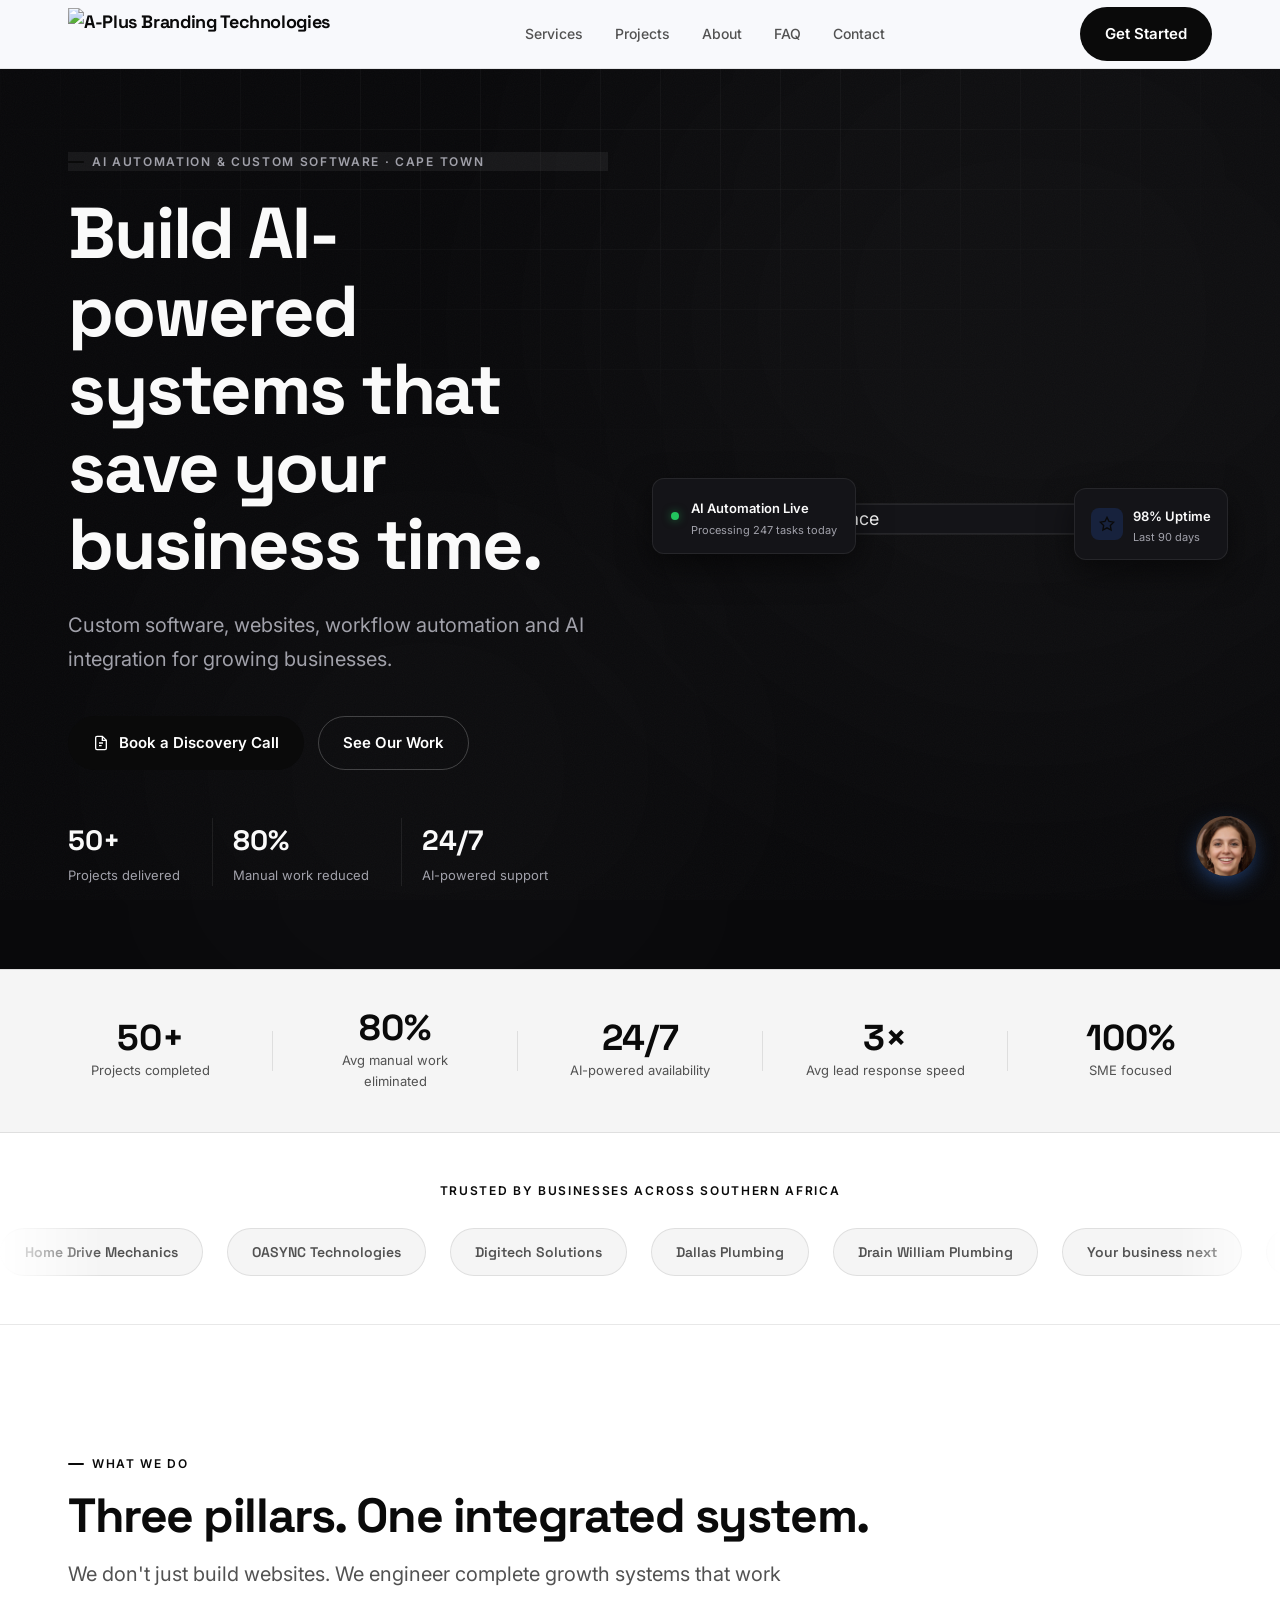
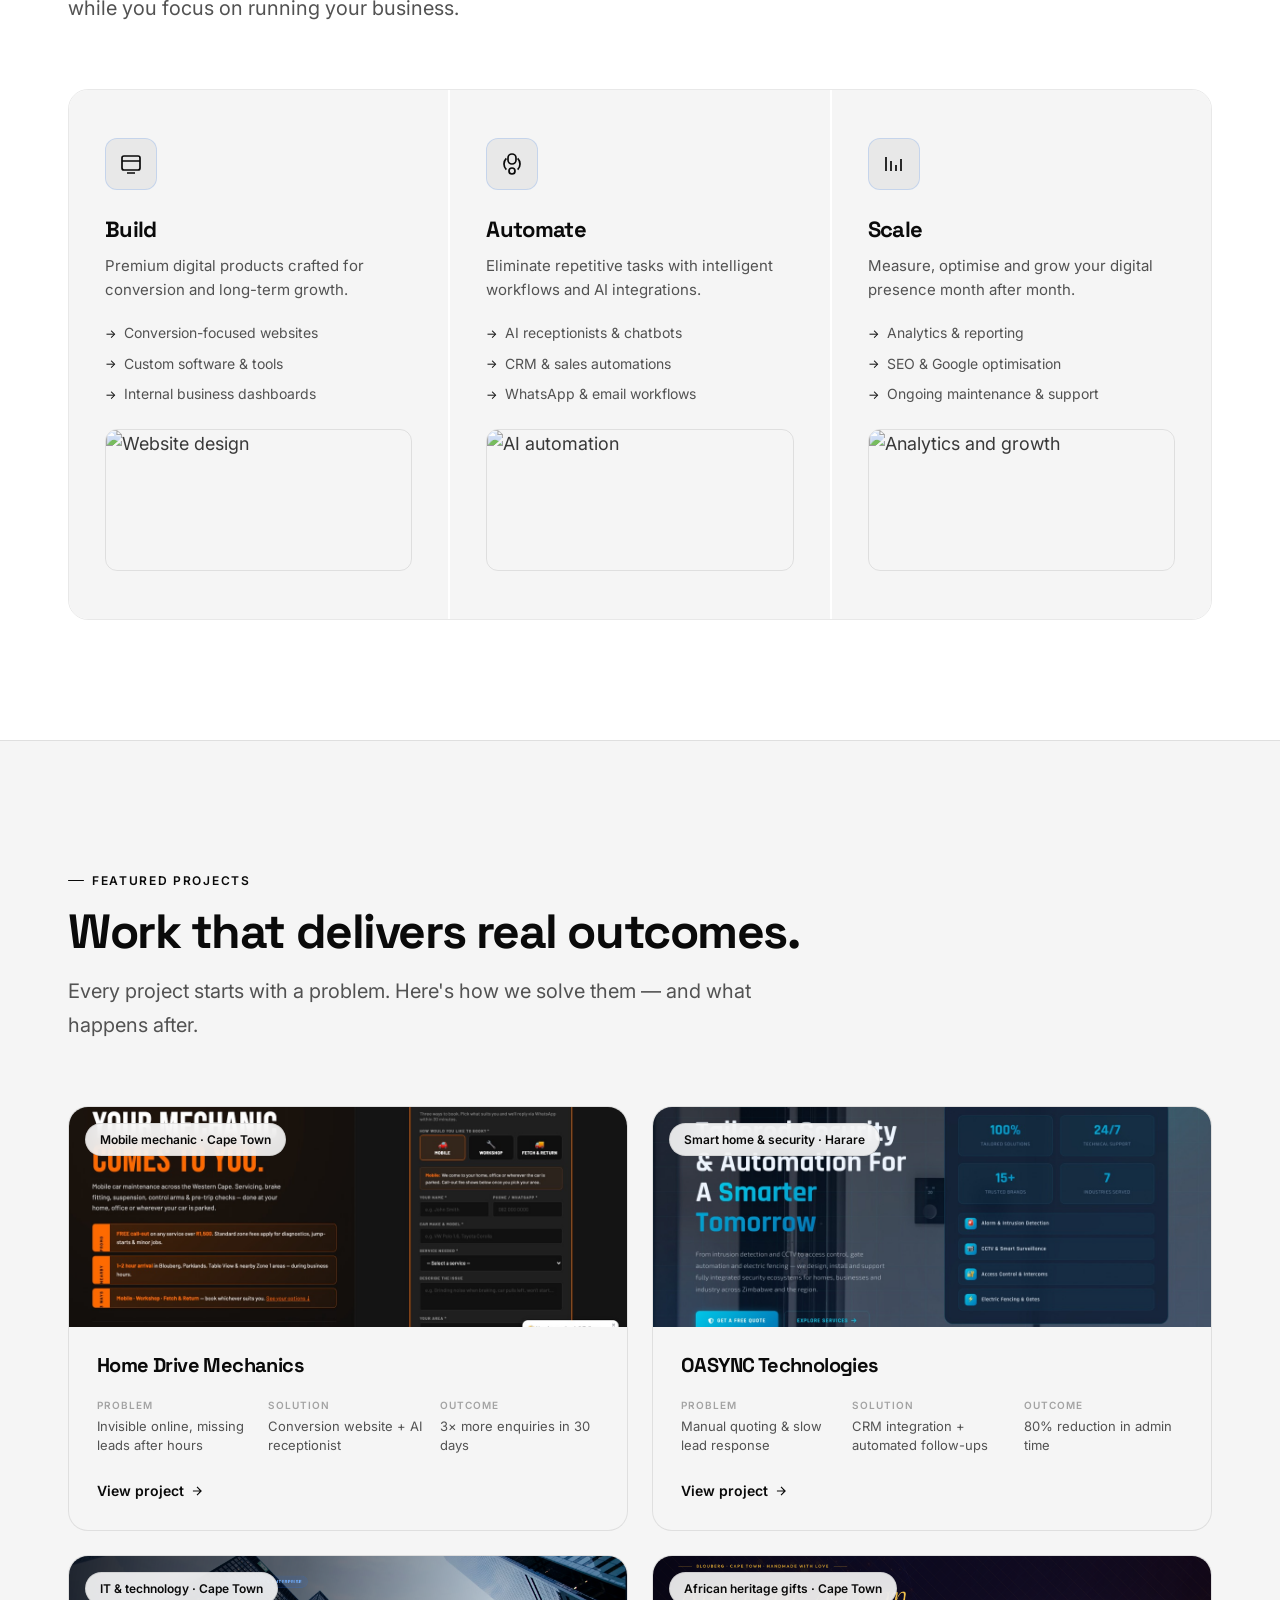
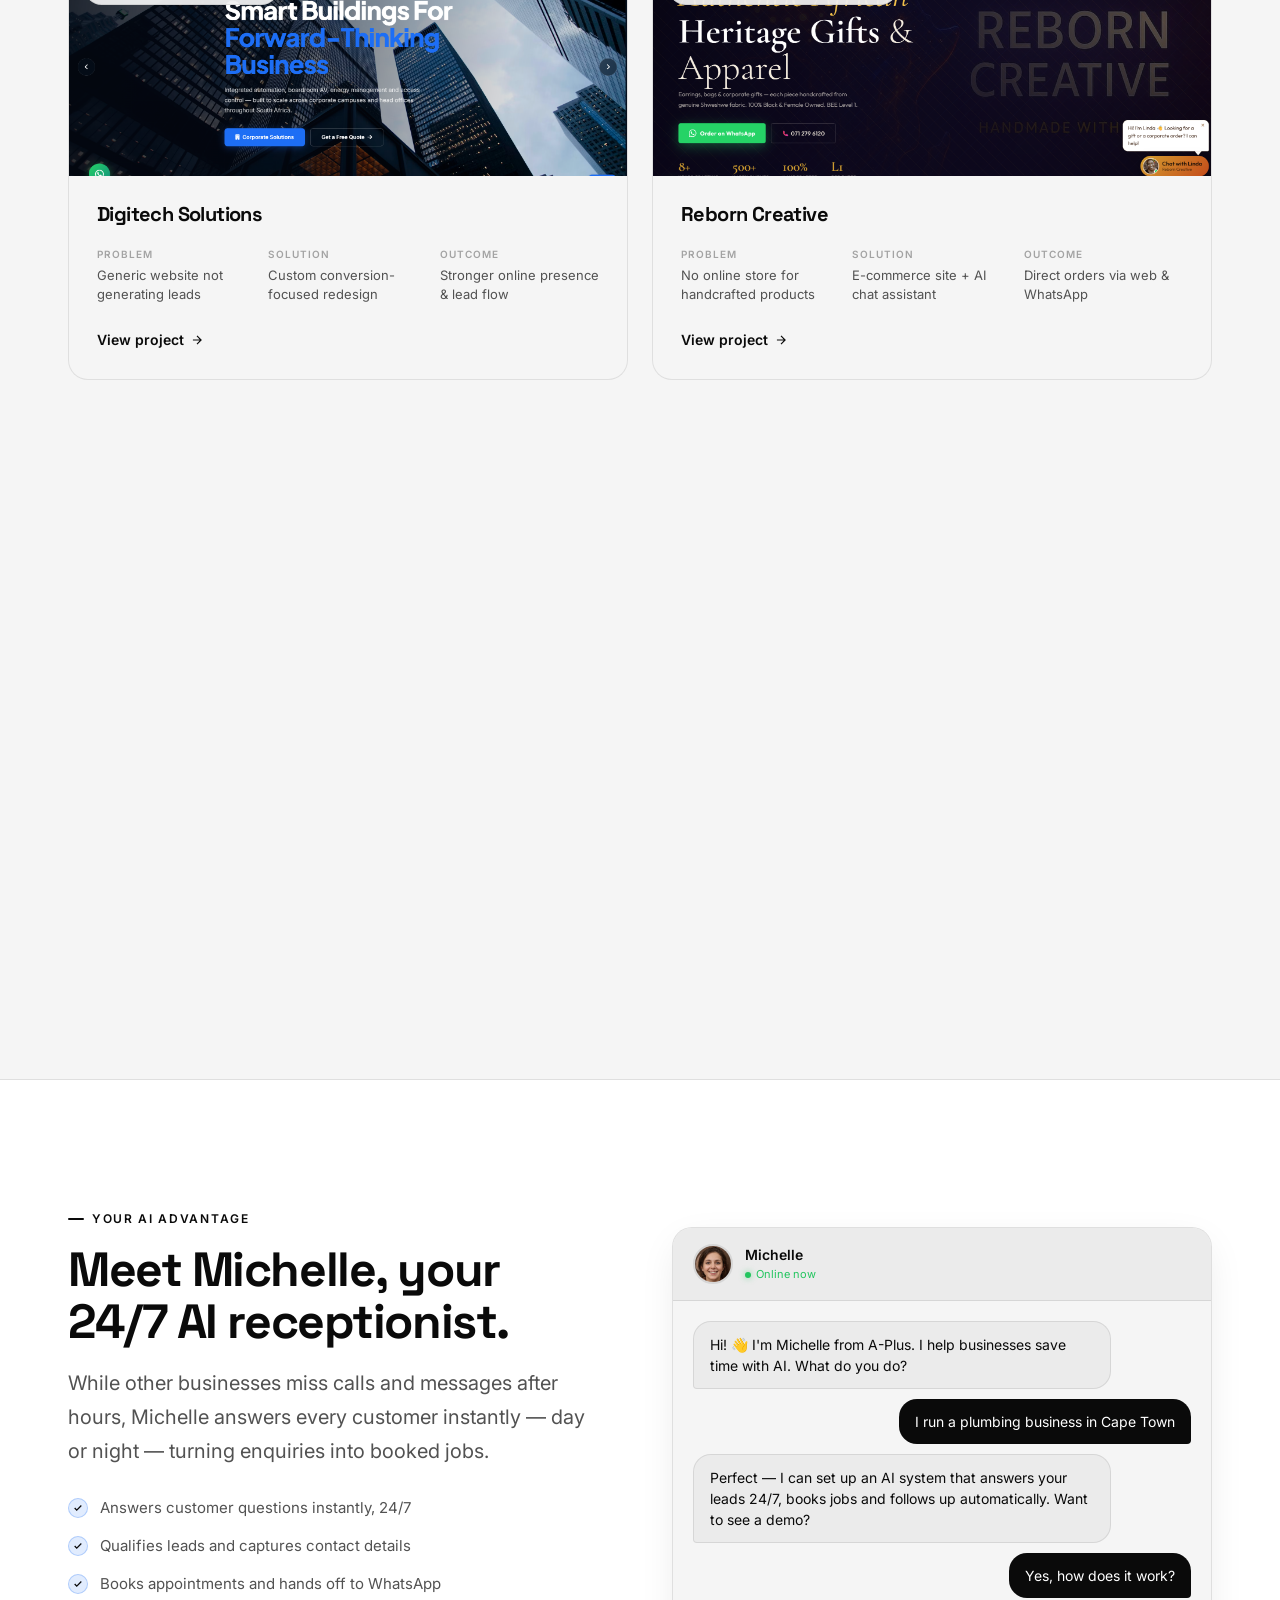
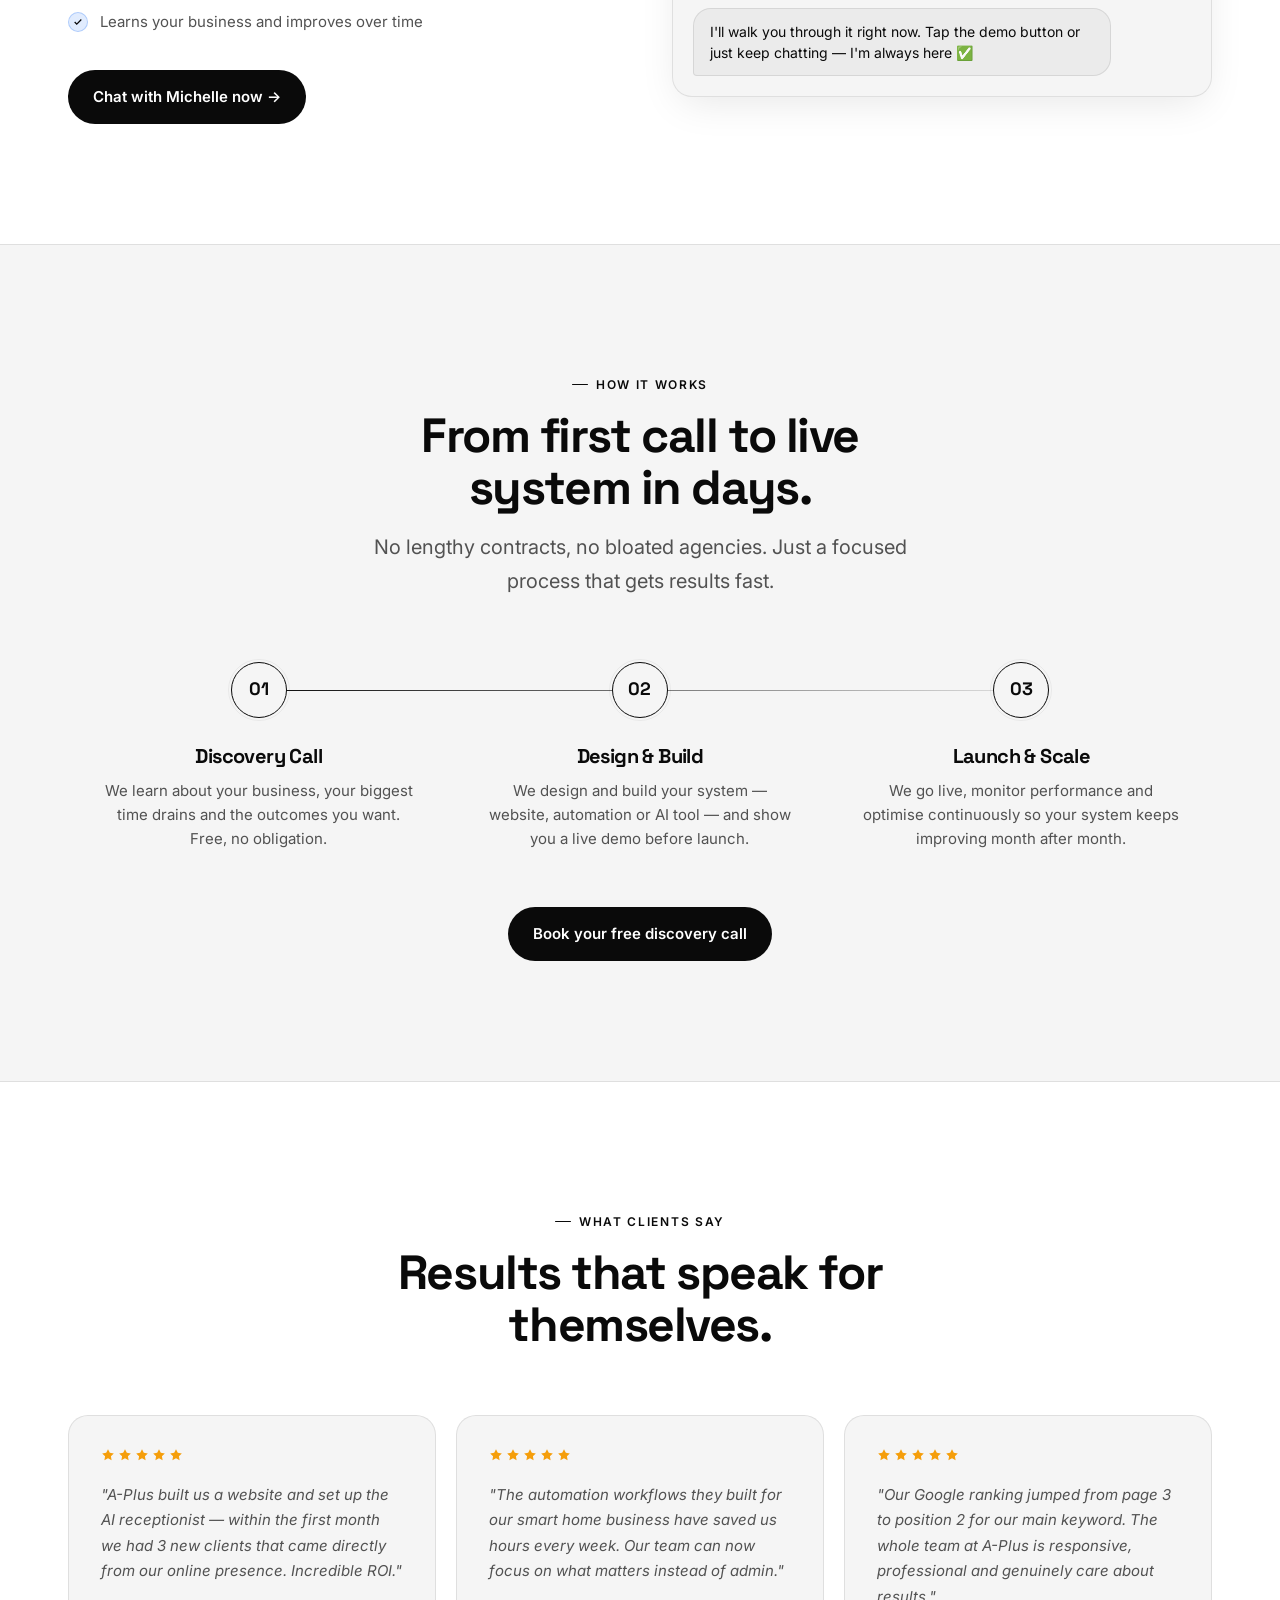
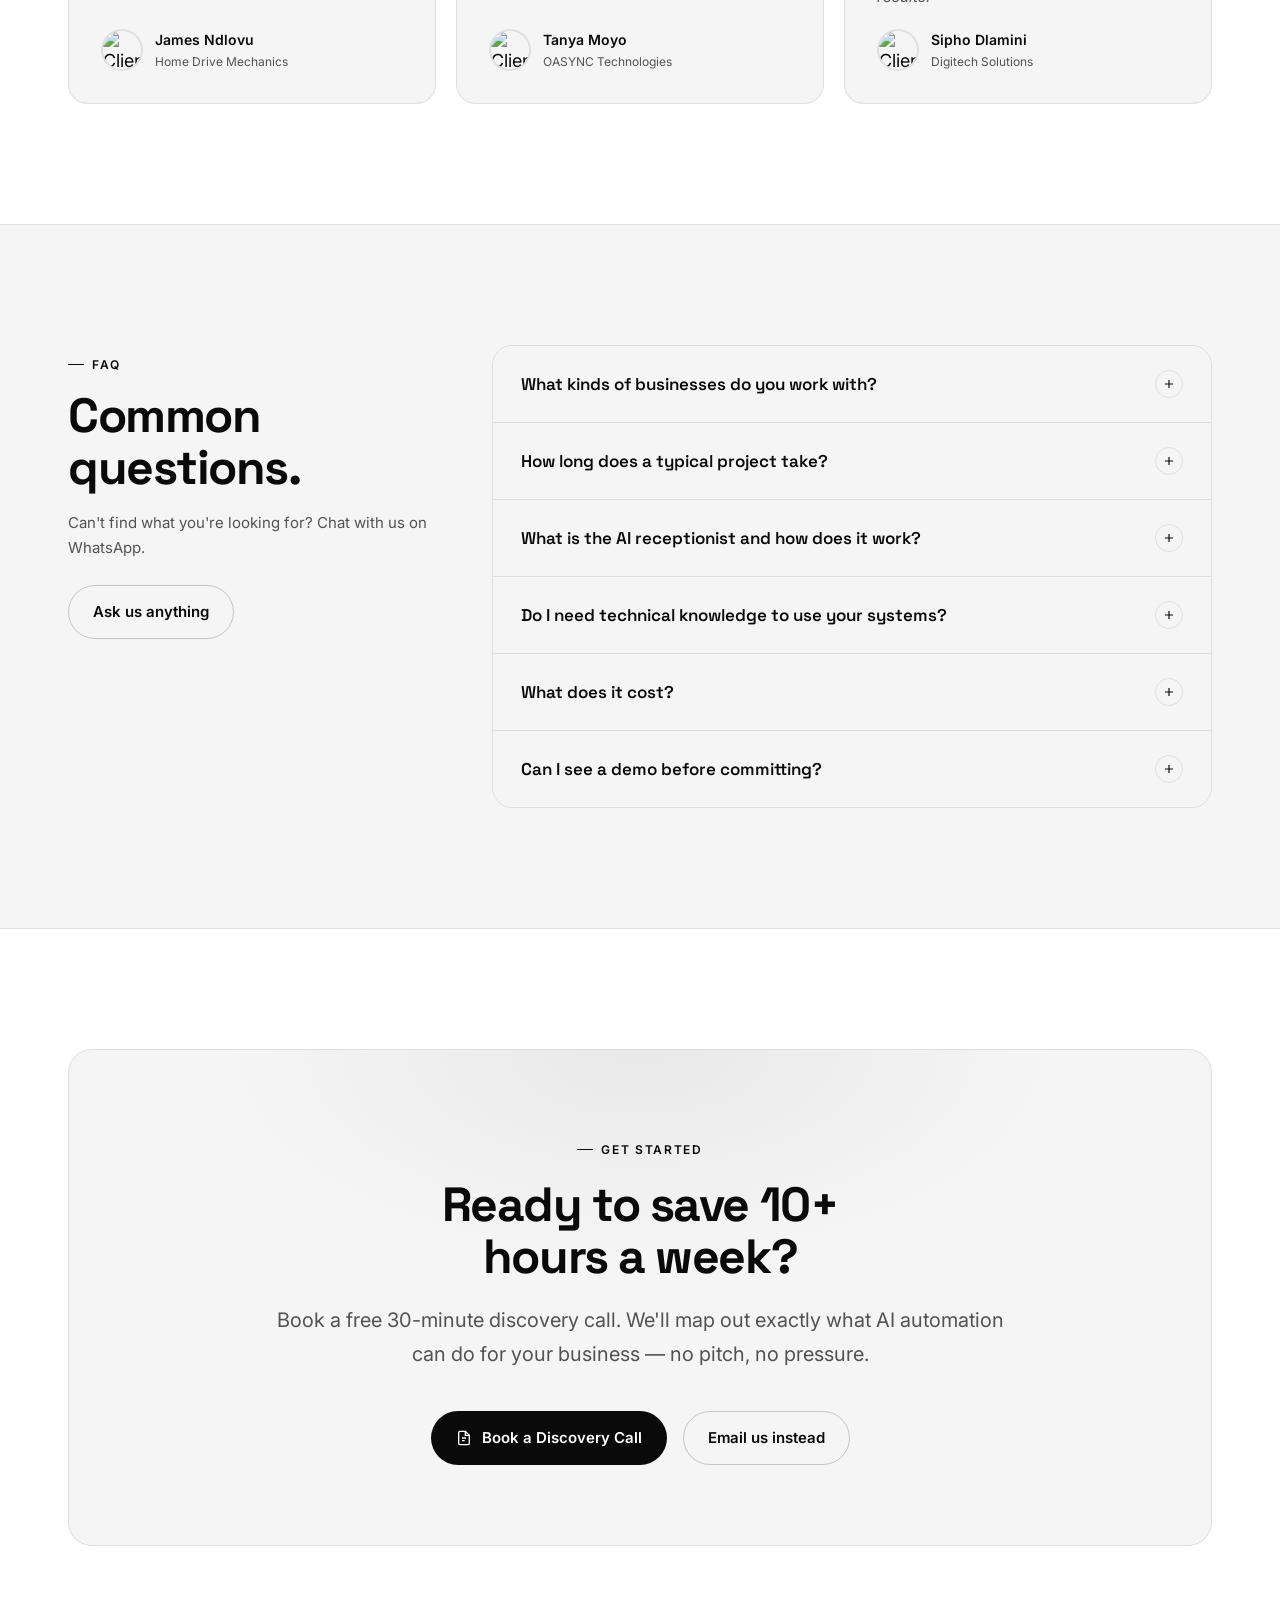
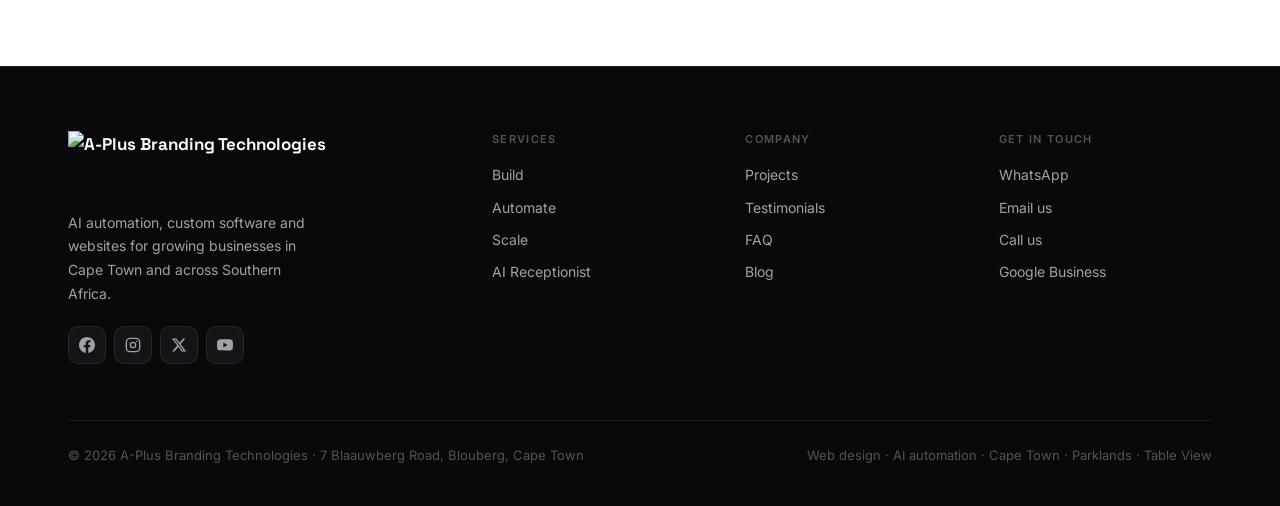
==== commit c27de31a: "Add featured projects to the portfolio section Update index.html to add three new featured projects " ====
--- a/index.html
+++ b/index.html
@@ -3,18 +3,18 @@
 <head>
 <meta charset="UTF-8" />
 <meta name="viewport" content="width=device-width, initial-scale=1.0" />
-<title>A-Plus Branding Technologies | Websites & AI Receptionists in Cape Town</title>
-<meta name="description" content="A-Plus Branding Technologies builds conversion-focused websites with 24/7 AI receptionists and automation for businesses in Parklands, Table View, Blouberg, Milnerton and across Cape Town. See a free demo before you pay." />
+<title>A-Plus Branding Technologies | AI Automation & Custom Software for SMEs</title>
+<meta name="description" content="A-Plus Branding Technologies builds AI-powered systems, custom software and automation workflows for growing businesses. Book a discovery call." />
 <meta name="theme-color" content="#FFFFFF" />
 <link rel="canonical" href="https://aplusbrandingtechnologies.com/" />
 <meta property="og:type" content="website" />
-<meta property="og:title" content="Websites & AI receptionists that turn searches into customers" />
-<meta property="og:description" content="Conversion-focused websites, 24/7 AI receptionists and automation for Cape Town businesses. See a free demo first." />
+<meta property="og:title" content="AI Automation & Custom Software for SMEs | A-Plus Branding Technologies" />
+<meta property="og:description" content="Custom software, websites, workflow automation and AI integration for growing businesses. Book a discovery call." />
 <meta property="og:url" content="https://aplusbrandingtechnologies.com/" />
 <meta property="og:site_name" content="A-Plus Branding Technologies" />
 <meta name="twitter:card" content="summary_large_image" />
 
-<link rel="icon" href="data:image/svg+xml,%3Csvg xmlns='http://www.w3.org/2000/svg' viewBox='0 0 32 32'%3E%3Crect width='32' height='32' rx='7' fill='%230B1A2E'/%3E%3Ctext x='16' y='23' font-family='Arial,sans-serif' font-size='19' font-weight='700' fill='%230FB7A0' text-anchor='middle'%3EA%2B%3C/text%3E%3C/svg%3E" />
+<link rel="icon" href="data:image/svg+xml,%3Csvg xmlns='http://www.w3.org/2000/svg' viewBox='0 0 32 32'%3E%3Crect width='32' height='32' rx='7' fill='%230A0A0A'/%3E%3Ctext x='16' y='23' font-family='Arial,sans-serif' font-size='19' font-weight='700' fill='%23FFFFFF' text-anchor='middle'%3EA%2B%3C/text%3E%3C/svg%3E" />
 
 <link rel="preconnect" href="https://fonts.googleapis.com" />
 <link rel="preconnect" href="https://fonts.gstatic.com" crossorigin />
@@ -28,310 +28,339 @@
   "url": "https://aplusbrandingtechnologies.com/",
   "telephone": "+27612017287",
   "email": "info@aplusbrandingtechnologies.com",
-  "priceRange": "RR",
-  "description": "Conversion-focused websites, AI receptionists and business automation for local businesses in Cape Town.",
+  "description": "AI automation, custom software and websites for growing businesses in Cape Town.",
   "address": { "@type": "PostalAddress", "streetAddress": "7 Blaauwberg Road", "addressLocality": "Blouberg", "addressRegion": "Western Cape", "addressCountry": "ZA" },
   "sameAs": ["https://share.google/vMiDCUCj3IaCJYwOH","https://www.facebook.com/aplusbrandingtechnologies","https://www.instagram.com/aplusbranding/","https://x.com/aplusbranding1","https://www.youtube.com/@aplusbrandingtech"]
 }
 </script>
-<script type="application/ld+json">
-{
-  "@context": "https://schema.org",
-  "@type": "FAQPage",
-  "mainEntity": [
-    { "@type": "Question", "name": "How much does a website cost?", "acceptedAnswer": { "@type": "Answer", "text": "Starter websites begin at R2 500 once-off, plus hosting from R199/month. You see a free demo of your site before you pay anything." } },
-    { "@type": "Question", "name": "What is an AI receptionist?", "acceptedAnswer": { "@type": "Answer", "text": "Michelle is a 24/7 AI assistant on your website that answers customer questions, qualifies leads and books jobs automatically — even after hours." } },
-    { "@type": "Question", "name": "How long does it take to build?", "acceptedAnswer": { "@type": "Answer", "text": "Most websites go live within 3 to 14 days, depending on how many pages and features you need." } },
-    { "@type": "Question", "name": "Do I need to be technical?", "acceptedAnswer": { "@type": "Answer", "text": "Not at all. We handle everything — design, hosting, your Google profile and the AI receptionist setup. You just bring your business." } },
-    { "@type": "Question", "name": "Which areas do you serve?", "acceptedAnswer": { "@type": "Answer", "text": "We are based in Blouberg and serve Parklands, Table View, Milnerton and all of Cape Town — and we work with clients across South Africa and beyond." } },
-    { "@type": "Question", "name": "What if I already have a website?", "acceptedAnswer": { "@type": "Answer", "text": "We can redesign your existing site, or simply add Michelle the AI receptionist and automation to what you already have." } }
-  ]
+
+<style>
+:root{
+  --bg: #FFFFFF;
+  --surface: #F5F5F5;
+  --surface-2: #EBEBEB;
+  --accent: #0A0A0A;
+  --accent-light: #333333;
+  --accent-glow: rgba(0,0,0,0.05);
+  --accent-glow-strong: rgba(0,0,0,0.09);
+  --text: #0A0A0A;
+  --text-muted: #525252;
+  --text-faint: #A3A3A3;
+  --border: rgba(0,0,0,0.09);
+  --border-hover: rgba(0,0,0,0.2);
+  --display: 'Space Grotesk', sans-serif;
+  --body: 'Inter', sans-serif;
+  --maxw: 1200px;
+  --r: 12px;
+  --r-lg: 20px;
+  --section-gap: 120px;
 }
-</script>
-
-<style>
-  :root{
-    --bg:#FFFFFF; --bg-2:#F4F8FD; --bg-3:#E9F1FA;
-    --ink:#0B1A2E; --ink-soft:#51647A; --ink-faint:#90A0B3;
-    --accent:#0FB7A0; --accent-2:#2C6BEC; --accent-soft:#13C9AF; --accent-ink:#04221C; --accent-deep:#0A8E7C;
-    --line:rgba(11,26,46,.10); --line-2:rgba(11,26,46,.17);
-    --display:"Bricolage Grotesque",sans-serif;
-    --body:"Hanken Grotesk",sans-serif;
-    --mono:"Space Mono",monospace;
-    --grad:linear-gradient(120deg,#0BA890,#2C6BEC);
-    --shadow:0 22px 50px -30px rgba(11,26,46,.28);
-    --shadow-soft:0 14px 34px -22px rgba(11,26,46,.22);
-    --r:16px; --r-lg:26px; --maxw:1180px;
-  }
-  *{box-sizing:border-box;margin:0;padding:0}
-  html{scroll-behavior:smooth}
-  body{background:var(--bg);color:var(--ink);font-family:var(--body);font-size:17px;line-height:1.6;-webkit-font-smoothing:antialiased;overflow-x:hidden}
-  a{color:inherit;text-decoration:none}
-  img{max-width:100%;display:block}
-  .wrap{width:100%;max-width:var(--maxw);margin:0 auto;padding:0 22px;position:relative;z-index:2}
-  .kicker{font-family:var(--mono);font-size:12.5px;letter-spacing:.18em;text-transform:uppercase;color:var(--accent-deep);display:inline-flex;align-items:center;gap:9px;font-weight:700}
-  .kicker::before{content:"";width:22px;height:1px;background:var(--accent)}
-  h1,h2,h3{font-family:var(--display);font-weight:700;line-height:1.04;letter-spacing:-.02em;color:var(--ink)}
-  h2{font-size:clamp(30px,5vw,52px)}
-  .lead{color:var(--ink-soft);font-size:clamp(16px,2vw,19px);max-width:60ch}
-  .grad-text{background:var(--grad);-webkit-background-clip:text;background-clip:text;color:transparent}
-
-  .btn{display:inline-flex;align-items:center;gap:10px;font-family:var(--body);font-weight:600;font-size:16px;padding:15px 24px;border-radius:100px;border:1px solid transparent;cursor:pointer;transition:.25s ease;white-space:nowrap}
-  .btn-primary{background:var(--accent);color:var(--accent-ink)}
-  .btn-primary:hover{background:var(--accent-soft);transform:translateY(-2px);box-shadow:0 14px 30px -12px rgba(15,183,160,.6)}
-  .btn-ghost{background:#fff;color:var(--ink);border-color:var(--line-2)}
-  .btn-ghost:hover{border-color:var(--accent);color:var(--accent-deep);box-shadow:var(--shadow-soft)}
-  .btn svg{width:18px;height:18px}
-
-  header.nav{position:sticky;top:0;z-index:50;backdrop-filter:blur(12px);background:rgba(255,255,255,.82);border-bottom:1px solid var(--line)}
-  .nav-in{display:flex;align-items:center;justify-content:space-between;height:70px}
-  .logo{display:flex;align-items:center;gap:11px;font-family:var(--display);font-weight:800;font-size:19px;letter-spacing:-.02em;color:var(--ink)}
-  .logo .mark{width:34px;height:34px;border-radius:9px;background:var(--grad);color:#fff;display:grid;place-items:center;font-size:16px;font-weight:800}
-  .logo img.brand{height:38px;width:auto;display:none}
-  .logo small{display:block;font-family:var(--mono);font-weight:400;font-size:9.5px;letter-spacing:.16em;color:var(--ink-faint);text-transform:uppercase;margin-top:1px}
-  nav.links{display:flex;align-items:center;gap:26px}
-  nav.links a{font-size:15px;color:var(--ink-soft);transition:.2s}
-  nav.links a:hover{color:var(--ink)}
-  .nav-cta{display:flex;align-items:center;gap:14px}
-  .menu-btn{display:none;background:#fff;border:1px solid var(--line-2);border-radius:10px;width:42px;height:42px;color:var(--ink);cursor:pointer}
-
-  /* ===== HERO CAROUSEL ===== */
-  .hero{position:relative;min-height:clamp(560px,86vh,760px);display:flex;align-items:center;overflow:hidden;border-bottom:1px solid var(--line);background:var(--bg)}
-  .slides{position:absolute;inset:0;z-index:0}
-  .slide{position:absolute;inset:0;opacity:0;transition:opacity 1s ease;pointer-events:none}
-  .slide.active{opacity:1;pointer-events:auto}
-  .slide .bgimg{position:absolute;inset:0;background-size:cover;background-position:center;transform:scale(1.06);transition:transform 8s linear;opacity:.14}
-  .slide.active .bgimg{transform:scale(1)}
-  .slide .veil{position:absolute;inset:0}
-  .slide .veil.g1{background:radial-gradient(820px 560px at 80% 14%,rgba(15,183,160,.16),transparent 62%),radial-gradient(680px 520px at 8% 92%,rgba(44,107,236,.10),transparent 60%),var(--bg)}
-  .slide .veil.g2{background:radial-gradient(820px 560px at 18% 16%,rgba(44,107,236,.14),transparent 62%),radial-gradient(620px 520px at 92% 86%,rgba(15,183,160,.13),transparent 60%),var(--bg)}
-  .slide .veil.g3{background:radial-gradient(760px 560px at 86% 80%,rgba(19,201,175,.16),transparent 62%),radial-gradient(640px 520px at 6% 10%,rgba(44,107,236,.10),transparent 60%),var(--bg)}
-  .slide .veil.g4{background:radial-gradient(820px 560px at 50% 4%,rgba(44,107,236,.13),transparent 60%),radial-gradient(620px 520px at 80% 96%,rgba(15,183,160,.12),transparent 60%),var(--bg)}
-  .hero-grid{position:absolute;inset:0;z-index:1;pointer-events:none;opacity:.7;background-image:linear-gradient(rgba(11,26,46,.05) 1px,transparent 1px),linear-gradient(90deg,rgba(11,26,46,.05) 1px,transparent 1px);background-size:54px 54px;mask-image:radial-gradient(circle at 74% 16%,#000,transparent 72%)}
-  .hero .wrap{position:relative;z-index:3;width:100%}
-  .hero-row{display:flex;align-items:center;gap:50px;justify-content:space-between}
-  .hero-inner{max-width:620px;flex:1;min-width:0}
-  .hero-visual{flex-shrink:0;width:330px;display:flex;justify-content:center;position:relative}
-  .hero-visual::before{content:"";position:absolute;inset:-24px;background:radial-gradient(circle,rgba(15,183,160,.22),transparent 66%);z-index:0;animation:pulse 4.5s ease-in-out infinite}
-  @keyframes pulse{0%,100%{opacity:.6;transform:scale(1)}50%{opacity:1;transform:scale(1.1)}}
-  .emblem{position:relative;z-index:1;width:320px;height:320px;border-radius:26px;overflow:hidden;border:1px solid var(--line);background:#fff;box-shadow:0 30px 70px -30px rgba(44,107,236,.4)}
-  .emblem img{width:100%;height:100%;object-fit:cover;display:block}
-  @keyframes float{0%,100%{transform:translateY(0)}50%{transform:translateY(-12px)}}
-  .emblem{animation:float 6s ease-in-out infinite}
-  .slide-content{display:none}
-  .slide-content.show{display:block;animation:rise .7s cubic-bezier(.2,.7,.2,1) both}
-  @keyframes rise{from{opacity:0;transform:translateY(24px)}to{opacity:1;transform:none}}
-  .hero .kicker{margin-bottom:20px}
-  .hero h1{font-size:clamp(38px,7vw,76px);font-weight:800;max-width:18ch;margin-bottom:0}
-  .hero p.lead{margin:22px 0 32px;max-width:54ch}
-  .hero-cta{display:flex;flex-wrap:wrap;gap:14px;align-items:center}
-
-  .hero-ui{position:absolute;left:0;right:0;bottom:26px;z-index:4}
-  .hero-ui .wrap{display:flex;align-items:center;gap:18px}
-  .dots{display:flex;gap:9px}
-  .dots button{width:30px;height:4px;border-radius:4px;border:none;background:var(--line-2);cursor:pointer;padding:0;overflow:hidden;position:relative;transition:.3s}
-  .dots button.on{background:rgba(15,183,160,.3);width:54px}
-  .dots button .fill{position:absolute;inset:0;width:0;background:var(--accent);border-radius:4px}
-  .dots button.on .fill.run{animation:prog var(--dur,6s) linear forwards}
-  @keyframes prog{from{width:0}to{width:100%}}
-  .arrows{display:flex;gap:8px;margin-left:auto}
-  .arrows button{width:42px;height:42px;border-radius:50%;border:1px solid var(--line-2);background:#fff;color:var(--ink);cursor:pointer;display:grid;place-items:center;transition:.2s}
-  .arrows button:hover{border-color:var(--accent);color:var(--accent-deep)}
-  .arrows svg{width:18px;height:18px}
-
-  /* ===== STATS BAR ===== */
-  .stats-sec{border-bottom:1px solid var(--line);background:var(--bg-2);padding:34px 0}
-  .stats{display:grid;grid-template-columns:repeat(4,1fr);gap:18px;text-align:center}
-  .stat{padding:6px 10px}
-  .stat .snum{font-family:var(--display);font-weight:800;font-size:clamp(28px,4vw,42px);line-height:1}
-  .stat .slbl{color:var(--ink-soft);font-size:14px;margin-top:8px}
-  .stat + .stat{border-left:1px solid var(--line)}
-
-  /* ===== LOGO MARQUEE ===== */
-  .marquee-sec{border-bottom:1px solid var(--line);background:var(--bg);padding:28px 0}
-  .marquee-sec p.lbl{text-align:center;font-family:var(--mono);font-size:11.5px;letter-spacing:.16em;text-transform:uppercase;color:var(--ink-faint);margin-bottom:18px}
-  .marquee{overflow:hidden;-webkit-mask-image:linear-gradient(90deg,transparent,#000 8%,#000 92%,transparent);mask-image:linear-gradient(90deg,transparent,#000 8%,#000 92%,transparent)}
-  .marquee .track{display:flex;gap:30px;width:max-content;animation:scroll 32s linear infinite}
-  .marquee:hover .track{animation-play-state:paused}
-  @keyframes scroll{to{transform:translateX(-50%)}}
-  .logo-chip{display:flex;align-items:center;justify-content:center;height:54px;padding:0 26px;border:1px solid var(--line);border-radius:12px;background:#fff;color:var(--ink-soft);font-family:var(--display);font-weight:700;font-size:18px;white-space:nowrap;transition:.25s}
-  .logo-chip:hover{border-color:var(--line-2);color:var(--ink);box-shadow:var(--shadow-soft)}
-  .logo-chip img{max-height:30px;width:auto;filter:grayscale(1);opacity:.7;transition:.25s}
-  .logo-chip:hover img{filter:none;opacity:1}
-
-  section.block{padding:clamp(64px,9vw,108px) 0}
-  .sec-head{max-width:64ch;margin-bottom:48px}
-  .sec-head h2{margin:16px 0 14px}
-
-  /* ===== THREE PILLARS ===== */
-  .pillars{display:grid;grid-template-columns:repeat(3,1fr);gap:18px}
-  .pillar{background:#fff;border:1px solid var(--line);border-radius:var(--r-lg);padding:34px 30px;transition:.28s ease;box-shadow:var(--shadow-soft)}
-  .pillar:hover{transform:translateY(-5px);box-shadow:var(--shadow);border-color:var(--line-2)}
-  .pillar .ic{width:52px;height:52px;border-radius:14px;background:var(--grad);display:grid;place-items:center;color:#fff;margin-bottom:22px}
-  .pillar .ic svg{width:26px;height:26px}
-  .pillar .pn{font-family:var(--mono);font-size:12px;letter-spacing:.14em;text-transform:uppercase;color:var(--accent-deep);margin-bottom:6px}
-  .pillar h3{font-size:25px;margin-bottom:10px}
-  .pillar>p{color:var(--ink-soft);font-size:15.5px;line-height:1.55;margin-bottom:20px}
-  .pillar ul{list-style:none;display:grid;gap:12px}
-  .pillar li{display:flex;gap:11px;color:var(--ink);font-size:15.5px;font-weight:500}
-  .pillar li svg{width:20px;height:20px;color:var(--accent);flex-shrink:0;margin-top:2px}
-
-  /* ===== PORTFOLIO ===== */
-  .grid-port{display:grid;grid-template-columns:repeat(3,1fr);gap:18px}
-  .port{position:relative;border:1px solid var(--line);border-radius:var(--r);overflow:hidden;aspect-ratio:4/3;background:var(--bg-3);transition:.28s;display:block;box-shadow:var(--shadow-soft)}
-  .port:hover{transform:translateY(-4px);box-shadow:var(--shadow);border-color:var(--line-2)}
-  .port .ph{position:absolute;inset:0;background-size:cover;background-position:center}
-  .port .ph.fallback{background:linear-gradient(135deg,var(--bg-3),#fff)}
-  .port .ph.fallback::after{content:"";position:absolute;inset:0;background:radial-gradient(420px 280px at 80% 15%,rgba(15,183,160,.18),transparent 60%)}
-  .port .ov{position:absolute;inset:0;display:flex;flex-direction:column;justify-content:flex-end;padding:20px;background:linear-gradient(180deg,transparent 42%,rgba(11,26,46,.82));z-index:2}
-  .port .ov .tag{font-family:var(--mono);font-size:10.5px;letter-spacing:.14em;text-transform:uppercase;color:var(--accent-soft);margin-bottom:6px}
-  .port .ov h4{font-family:var(--display);font-weight:700;font-size:19px;color:#fff}
-  .port .ov .go{margin-top:6px;font-size:13px;color:var(--accent-soft);opacity:0;transform:translateY(6px);transition:.25s}
-  .port:hover .ov .go{opacity:1;transform:none}
-
-  .demo-cta{margin-top:30px;text-align:center}
-
-  /* ===== BLOG CARDS ===== */
-  .grid-blog{display:grid;grid-template-columns:repeat(3,1fr);gap:18px}
-  .blogcard{display:flex;flex-direction:column;background:#fff;border:1px solid var(--line);border-radius:var(--r);padding:28px 26px;transition:.28s;box-shadow:var(--shadow-soft)}
-  .blogcard:hover{transform:translateY(-4px);box-shadow:var(--shadow);border-color:var(--line-2)}
-  .blogcard .bc-tag{font-family:var(--mono);font-size:11px;letter-spacing:.12em;text-transform:uppercase;color:var(--accent-deep);margin-bottom:14px}
-  .blogcard h4{font-family:var(--display);font-weight:700;font-size:21px;line-height:1.15;margin-bottom:10px}
-  .blogcard p{color:var(--ink-soft);font-size:15px;line-height:1.55;margin-bottom:18px}
-  .blogcard .bc-go{margin-top:auto;font-size:14px;color:var(--accent-deep);font-weight:600}
-
-  /* ===== MICHELLE ===== */
-  .sam{display:grid;grid-template-columns:1.05fr .95fr;gap:54px;align-items:center}
-  .sam ul{list-style:none;margin:26px 0 32px;display:grid;gap:14px}
-  .sam li{display:flex;gap:13px;color:var(--ink-soft);font-size:16px}
-  .sam li svg{width:22px;height:22px;color:var(--accent);flex-shrink:0;margin-top:1px}
-  .chatdemo{background:#fff;border:1px solid var(--line);border-radius:var(--r-lg);overflow:hidden;box-shadow:var(--shadow)}
-  .chatdemo .ch-top{display:flex;align-items:center;gap:12px;padding:18px 20px;border-bottom:1px solid var(--line);background:var(--bg-2)}
-  .chatdemo .av{width:42px;height:42px;border-radius:50%;background:var(--grad);color:#fff;display:grid;place-items:center;font-family:var(--display);font-weight:800}
-  .chatdemo .ch-top b{display:block;font-size:15.5px}
-  .chatdemo .ch-top small{color:#0FA572;font-size:12.5px;display:flex;align-items:center;gap:6px}
-  .chatdemo .ch-top small::before{content:"";width:7px;height:7px;border-radius:50%;background:#12c07f}
-  .chatdemo .ch-body{padding:22px 20px;display:grid;gap:12px;background:var(--bg-2)}
-  .bub{max-width:82%;padding:12px 15px;border-radius:16px;font-size:14.5px;line-height:1.45}
-  .bub.bot{background:#fff;border:1px solid var(--line);border-bottom-left-radius:5px;justify-self:start;color:var(--ink)}
-  .bub.user{background:var(--accent);color:var(--accent-ink);border-bottom-right-radius:5px;justify-self:end}
-
-  /* ===== STEPS ===== */
-  .grid-step{display:grid;grid-template-columns:repeat(3,1fr);gap:18px}
-  .step{padding:32px 28px;border:1px solid var(--line);border-radius:var(--r);background:#fff;box-shadow:var(--shadow-soft)}
-  .step .num{font-family:var(--mono);font-size:13px;color:var(--accent-deep);font-weight:700}
-  .step h3{font-size:20px;margin:14px 0 9px}
-  .step p{color:var(--ink-soft);font-size:15px}
-
-  /* ===== PRICING ===== */
-  .grid-price{display:grid;grid-template-columns:repeat(3,1fr);gap:18px;align-items:stretch}
-  .price{background:#fff;border:1px solid var(--line);border-radius:var(--r-lg);padding:32px 28px;display:flex;flex-direction:column;box-shadow:var(--shadow-soft)}
-  .price.feat{border-color:var(--accent);box-shadow:0 26px 60px -34px rgba(15,183,160,.55);background:linear-gradient(180deg,rgba(15,183,160,.07),#fff 40%)}
-  .price .badge{align-self:flex-start;font-family:var(--mono);font-size:10.5px;letter-spacing:.14em;text-transform:uppercase;color:var(--accent-ink);background:var(--accent);padding:5px 11px;border-radius:100px;margin-bottom:14px}
-  .price h3{font-size:22px}
-  .price .amt{font-family:var(--display);font-weight:800;font-size:38px;margin:14px 0 2px}
-  .price .amt small{font-family:var(--body);font-weight:500;font-size:15px;color:var(--ink-faint)}
-  .price .sub{color:var(--ink-faint);font-size:13.5px;margin-bottom:22px}
-  .price ul{list-style:none;display:grid;gap:11px;margin-bottom:26px}
-  .price li{display:flex;gap:10px;font-size:15px;color:var(--ink-soft)}
-  .price li svg{width:18px;height:18px;color:var(--accent);flex-shrink:0;margin-top:2px}
-  .price .btn{margin-top:auto;justify-content:center}
-  .price-note{text-align:center;color:var(--ink-faint);font-size:14px;margin-top:26px}
-
-  /* ===== FAQ ===== */
-  .faq{max-width:820px;margin:0 auto;display:grid;gap:12px}
-  .faq-item{border:1px solid var(--line);border-radius:var(--r);background:#fff;overflow:hidden;transition:.2s;box-shadow:var(--shadow-soft)}
-  .faq-item.open{border-color:var(--line-2)}
-  .faq-q{width:100%;display:flex;align-items:center;justify-content:space-between;gap:16px;padding:22px 24px;background:none;border:none;cursor:pointer;font-family:var(--display);font-weight:700;font-size:18px;color:var(--ink);text-align:left}
-  .faq-q .chev{flex-shrink:0;width:22px;height:22px;color:var(--accent-deep);transition:transform .25s}
-  .faq-item.open .faq-q .chev{transform:rotate(180deg)}
-  .faq-a{max-height:0;overflow:hidden;transition:max-height .3s ease}
-  .faq-item.open .faq-a{max-height:320px}
-  .faq-a p{padding:0 24px 22px;color:var(--ink-soft);font-size:15.5px;line-height:1.6}
-
-  /* ===== CTA ===== */
-  .cta{background:var(--grad);color:#fff;border-radius:var(--r-lg);padding:clamp(40px,6vw,72px);text-align:center;overflow:hidden;box-shadow:0 30px 70px -34px rgba(44,107,236,.5)}
-  .cta h2{font-size:clamp(30px,5vw,50px);color:#fff}
-  .cta p{max-width:50ch;margin:16px auto 30px;color:rgba(255,255,255,.92);font-size:18px}
-  .cta .btn-dark{background:#0B1A2E;color:#fff}
-  .cta .btn-dark:hover{background:#02101f;transform:translateY(-2px)}
-  .cta .row{display:flex;gap:14px;justify-content:center;flex-wrap:wrap}
-
-  /* ===== FOOTER ===== */
-  footer{border-top:1px solid var(--line);padding:56px 0 40px;margin-top:20px;background:var(--bg-2)}
-  .foot-grid{display:grid;grid-template-columns:1.6fr 1fr 1fr;gap:40px;margin-bottom:40px}
-  footer h5{font-family:var(--mono);font-size:11px;letter-spacing:.16em;text-transform:uppercase;color:var(--ink-faint);margin-bottom:16px}
-  footer a,footer p{color:var(--ink-soft);font-size:15px;display:block;margin-bottom:9px}
-  footer a:hover{color:var(--accent-deep)}
-  .foot-bottom{border-top:1px solid var(--line);padding-top:24px;display:flex;justify-content:space-between;flex-wrap:wrap;gap:12px;color:var(--ink-faint);font-size:13.5px}
-  .socials{display:flex;gap:10px;margin-top:20px}
-  .socials a{width:40px;height:40px;border-radius:10px;border:1px solid var(--line);background:#fff;display:grid;place-items:center;color:var(--ink-soft);margin:0;transition:.2s}
-  .socials a:hover{color:var(--accent-deep);border-color:var(--accent);transform:translateY(-2px)}
-  .socials svg{width:18px;height:18px}
-
-  /* ===== MICHELLE WIDGET ===== */
-  #sam-fab{position:fixed;right:20px;bottom:20px;z-index:80;width:62px;height:62px;border-radius:50%;background:var(--grad);color:#fff;border:none;cursor:pointer;display:grid;place-items:center;box-shadow:0 16px 40px -12px rgba(44,107,236,.6);transition:.25s;overflow:hidden}
-  #sam-fab:hover{transform:scale(1.06)}
-  #sam-fab svg{width:28px;height:28px}
-  #sam-fab img{width:100%;height:100%;object-fit:cover;display:block}
-  #sam-teaser{position:fixed;right:20px;bottom:92px;z-index:80;display:none;align-items:center;gap:11px;max-width:248px;background:#fff;border:1px solid var(--line-2);border-radius:16px;border-bottom-right-radius:5px;padding:11px 13px;box-shadow:0 18px 44px -18px rgba(11,26,46,.32);cursor:pointer}
-  #sam-teaser.show{display:flex;animation:rise .4s ease both}
-  #sam-teaser img{width:34px;height:34px;border-radius:50%;object-fit:cover;flex-shrink:0}
-  #sam-teaser span{font-size:13px;line-height:1.35;color:var(--ink)}
-  #sam-teaser>button{position:absolute;top:-9px;right:-9px;width:22px;height:22px;border-radius:50%;background:#fff;border:1px solid var(--line-2);color:var(--ink-soft);cursor:pointer;font-size:14px;line-height:1;display:grid;place-items:center;padding:0}
-  .chatdemo .av,#sam-panel .top .av{overflow:hidden}
-  .chatdemo .av img,#sam-panel .top .av img{width:100%;height:100%;object-fit:cover;display:block}
-  #sam-panel{position:fixed;right:20px;bottom:94px;z-index:81;width:min(360px,calc(100vw - 40px));background:#fff;border:1px solid var(--line-2);border-radius:20px;overflow:hidden;box-shadow:0 34px 90px -30px rgba(11,26,46,.4);transform:translateY(16px) scale(.98);opacity:0;pointer-events:none;transition:.22s ease}
-  #sam-panel.open{transform:none;opacity:1;pointer-events:auto}
-  #sam-panel .top{display:flex;align-items:center;gap:11px;padding:16px 18px;background:var(--bg-2);border-bottom:1px solid var(--line)}
-  #sam-panel .top .av{width:40px;height:40px;border-radius:50%;background:var(--grad);color:#fff;display:grid;place-items:center;font-family:var(--display);font-weight:800}
-  #sam-panel .top b{font-size:15px}
-  #sam-panel .top small{color:#0FA572;font-size:12px;display:flex;align-items:center;gap:5px}
-  #sam-panel .top small::before{content:"";width:6px;height:6px;border-radius:50%;background:#12c07f}
-  #sam-panel .top .x{margin-left:auto;background:none;border:none;color:var(--ink-soft);cursor:pointer;font-size:22px;line-height:1}
-  #sam-msgs{padding:18px;height:300px;overflow-y:auto;display:flex;flex-direction:column;gap:10px;background:var(--bg-2)}
-  #sam-msgs .bub{max-width:84%}
-  .qr{display:flex;flex-wrap:wrap;gap:8px;padding:12px 18px;background:var(--bg-2)}
-  .qr button{font-family:var(--body);font-size:13px;background:#fff;border:1px solid var(--line-2);color:var(--ink);padding:8px 13px;border-radius:100px;cursor:pointer;transition:.2s}
-  .qr button:hover{border-color:var(--accent);color:var(--accent-deep)}
-  .sam-input{display:flex;gap:8px;padding:12px 14px;border-top:1px solid var(--line);background:#fff}
-  .sam-input input{flex:1;background:var(--bg);border:1px solid var(--line-2);color:var(--ink);border-radius:100px;padding:11px 16px;font-family:var(--body);font-size:14px;outline:none}
-  .sam-input input:focus{border-color:var(--accent)}
-  .sam-input button{background:var(--accent);border:none;color:var(--accent-ink);width:42px;height:42px;border-radius:50%;cursor:pointer;display:grid;place-items:center;flex-shrink:0}
-  .sam-input button svg{width:18px;height:18px}
-
-  .rv{opacity:0;transform:translateY(24px);transition:.7s cubic-bezier(.2,.7,.2,1)}
-  .rv.in{opacity:1;transform:none}
-
-  @media(max-width:980px){
-    .hero-row{flex-direction:column-reverse;align-items:flex-start;gap:30px}
-    .hero-visual{width:auto}
-    .emblem{width:190px;height:190px}
-    .hero-inner{max-width:760px}
-  }
-  @media(max-width:560px){.emblem{width:148px;height:148px}}
-  @media(max-width:900px){
-    .pillars,.grid-port,.grid-step,.grid-price,.grid-blog{grid-template-columns:1fr 1fr}
-    .sam{grid-template-columns:1fr;gap:36px}
-    .foot-grid{grid-template-columns:1fr 1fr}
-    .stats{grid-template-columns:repeat(2,1fr)}
-    .stat:nth-child(3){border-left:none}
-    nav.links{display:none}
-    .menu-btn{display:grid;place-items:center}
-    nav.links.open{display:flex;flex-direction:column;align-items:flex-start;gap:18px;position:absolute;top:70px;left:0;right:0;background:#fff;border-bottom:1px solid var(--line);padding:20px 22px;z-index:60;box-shadow:var(--shadow)}
-  }
-  @media(max-width:640px){
-    .pillars,.grid-port,.grid-step,.grid-price,.grid-blog,.foot-grid{grid-template-columns:1fr}
-    .hero-cta .btn{flex:1}
-    .arrows{display:none}
-    .stat + .stat{border-left:none}
-    .stat:nth-child(2){border-left:1px solid var(--line)}
-    .stat:nth-child(4){border-left:1px solid var(--line)}
-  }
-  @media(prefers-reduced-motion:reduce){*{animation:none!important;transition:none!important}.rv{opacity:1;transform:none}.slide{transition:none}}
+*{box-sizing:border-box;margin:0;padding:0}
+html{scroll-behavior:smooth}
+body{background:var(--bg);color:var(--text);font-family:var(--body);font-size:18px;line-height:1.6;-webkit-font-smoothing:antialiased;overflow-x:hidden}
+a{color:inherit;text-decoration:none}
+img{max-width:100%;display:block}
+.wrap{width:100%;max-width:var(--maxw);margin:0 auto;padding:0 28px;position:relative;z-index:2}
+
+/* ── TYPOGRAPHY ── */
+h1,h2,h3,h4{font-family:var(--display);font-weight:800;line-height:1.08;letter-spacing:-0.03em}
+h1{font-size:clamp(44px,7vw,72px)}
+h2{font-size:clamp(32px,5vw,48px)}
+h3{font-size:clamp(20px,3vw,26px)}
+.label{font-family:var(--body);font-size:12px;font-weight:600;letter-spacing:0.14em;text-transform:uppercase;color:var(--accent);display:inline-flex;align-items:center;gap:8px}
+.label::before{content:"";width:16px;height:1.5px;background:var(--accent);border-radius:2px}
+.lead{color:var(--text-muted);font-size:clamp(16px,2vw,20px);line-height:1.7;max-width:56ch}
+.accent-text{color:var(--accent)}
+.grad-text{background:linear-gradient(135deg,var(--text) 30%,var(--accent));-webkit-background-clip:text;background-clip:text;color:transparent}
+
+/* ── BUTTONS ── */
+.btn{display:inline-flex;align-items:center;gap:10px;font-family:var(--body);font-weight:600;font-size:15px;padding:14px 24px;border-radius:100px;border:1px solid transparent;cursor:pointer;transition:all 0.2s ease;white-space:nowrap;text-decoration:none}
+.btn-primary{background:var(--accent);color:#fff}
+.btn-primary:hover{background:var(--accent-light);transform:translateY(-1px);box-shadow:0 8px 24px -8px var(--accent-glow-strong)}
+.btn-outline{background:transparent;color:var(--text);border-color:var(--border-hover)}
+.btn-outline:hover{border-color:var(--accent);color:var(--accent)}
+.btn svg{width:16px;height:16px;flex-shrink:0}
+
+/* ── NAV ── */
+.nav{position:sticky;top:0;z-index:50;background:rgba(248,249,252,0.95);backdrop-filter:blur(18px);-webkit-backdrop-filter:blur(18px);border-bottom:1px solid rgba(0,0,0,0.08);transition:box-shadow 0.3s}
+.nav.scrolled{box-shadow:0 2px 24px rgba(0,0,0,0.08)}
+.nav-in{display:flex;align-items:center;justify-content:space-between;height:68px}
+.logo{display:flex;align-items:center;gap:10px;font-family:var(--display);font-weight:700;font-size:18px;letter-spacing:-0.02em}
+.logo .mark{width:32px;height:32px;border-radius:8px;background:var(--accent);color:#fff;display:grid;place-items:center;font-size:14px;font-weight:700}
+.logo small{display:block;font-family:var(--body);font-weight:400;font-size:10px;letter-spacing:0.12em;color:var(--text-faint);text-transform:uppercase;margin-top:2px}
+.logo-img{height:52px;width:auto;display:block;object-fit:contain}
+nav.links{display:flex;align-items:center;gap:32px}
+nav.links a{font-size:14px;font-weight:500;color:var(--text-muted);transition:color 0.2s}
+nav.links a:hover{color:var(--text)}
+.nav-cta{display:flex;align-items:center;gap:12px}
+.menu-btn{display:none;background:none;border:1px solid var(--border-hover);border-radius:8px;width:40px;height:40px;color:var(--text);cursor:pointer;place-items:center}
+
+/* ── NOISE OVERLAY ── */
+.noise{position:fixed;inset:0;z-index:1;pointer-events:none;opacity:0.03;
+  background-image:url("data:image/svg+xml,%3Csvg xmlns='http://www.w3.org/2000/svg' width='200' height='200'%3E%3Cfilter id='n'%3E%3CfeTurbulence type='fractalNoise' baseFrequency='.9' numOctaves='4'/%3E%3C/filter%3E%3Crect width='100%25' height='100%25' filter='url(%23n)'/%3E%3C/svg%3E")}
+
+/* ── HERO ── */
+.hero{position:relative;min-height:100vh;display:flex;align-items:center;overflow:hidden;padding:80px 0}
+.hero-bg{position:absolute;inset:0;z-index:0}
+.hero-bg-img{position:absolute;inset:0;background:url('https://images.unsplash.com/photo-1521737711867-e3b97375f902?w=1800&q=75&auto=format&fit=crop') center/cover no-repeat;opacity:0.18}
+.hero-glow-1{position:absolute;width:900px;height:900px;border-radius:50%;background:rgba(255,255,255,0.03);filter:blur(140px);top:-200px;right:-200px;pointer-events:none}
+.hero-glow-2{position:absolute;width:600px;height:600px;border-radius:50%;background:rgba(255,255,255,0.02);filter:blur(120px);bottom:-100px;left:10%;pointer-events:none}
+.hero-grid-overlay{position:absolute;inset:0;background-image:linear-gradient(var(--border) 1px,transparent 1px),linear-gradient(90deg,var(--border) 1px,transparent 1px);background-size:60px 60px;mask-image:radial-gradient(ellipse 80% 80% at 50% -10%,#000 30%,transparent 70%);opacity:0.4}
+.hero .wrap{position:relative;z-index:3;width:100%}
+.hero-layout{display:grid;grid-template-columns:1fr 1fr;gap:64px;align-items:center}
+.hero-inner{display:flex;flex-direction:column;gap:0}
+.hero-label{margin-bottom:24px}
+.hero h1{margin-bottom:24px}
+.hero .lead{margin-bottom:40px}
+.hero-cta{display:flex;flex-wrap:wrap;gap:14px;align-items:center;margin-bottom:48px}
+.hero-metrics{display:flex;gap:32px;flex-wrap:wrap}
+.hero-metric .val{font-family:var(--display);font-size:28px;font-weight:700;color:var(--text)}
+.hero-metric .desc{font-size:13px;color:var(--text-muted);margin-top:2px}
+.hero-metric{border-left:1px solid var(--border);padding-left:20px}
+.hero-metric:first-child{border-left:none;padding-left:0}
+.hero-visual{position:relative}
+.dashboard-card{background:var(--surface);border:1px solid var(--border);border-radius:var(--r-lg);overflow:hidden;box-shadow:0 32px 80px -20px rgba(0,0,0,0.7),0 0 0 1px rgba(255,255,255,0.07);animation:floatY 6s ease-in-out infinite}
+@keyframes floatY{0%,100%{transform:translateY(0)}50%{transform:translateY(-10px)}}
+.dashboard-card img{width:100%;height:auto;display:block;border-radius:var(--r-lg)}
+.dash-badge{position:absolute;bottom:-20px;left:-20px;background:var(--surface);border:1px solid var(--border);border-radius:12px;padding:14px 18px;display:flex;align-items:center;gap:12px;box-shadow:0 12px 32px rgba(0,0,0,0.5)}
+.dash-badge .dot{width:8px;height:8px;border-radius:50%;background:#22C55E;flex-shrink:0;box-shadow:0 0 8px rgba(34,197,94,0.5)}
+.dash-badge span{font-size:13px;font-weight:600}
+.dash-badge small{display:block;font-size:11px;color:var(--text-muted);font-weight:400}
+.dash-badge-2{position:absolute;top:-16px;right:-16px;background:var(--surface);border:1px solid var(--border);border-radius:12px;padding:12px 16px;display:flex;align-items:center;gap:10px;box-shadow:0 12px 32px rgba(0,0,0,0.5)}
+.dash-badge-2 .ic{width:32px;height:32px;border-radius:8px;background:var(--accent-glow);display:grid;place-items:center;color:var(--accent);flex-shrink:0}
+
+/* ── SOCIAL PROOF ── */
+.proof-bar{border-top:1px solid var(--border);border-bottom:1px solid var(--border);background:var(--surface);padding:40px 0}
+.proof-grid{display:flex;align-items:center;justify-content:space-between;gap:40px;flex-wrap:wrap}
+.proof-stat{text-align:center;flex:1;min-width:120px}
+.proof-stat .num{font-family:var(--display);font-size:36px;font-weight:700;line-height:1;margin-bottom:4px}
+.proof-stat .lbl{font-size:13px;color:var(--text-muted)}
+.proof-divider{width:1px;height:40px;background:var(--border);flex-shrink:0}
+
+/* ── CLIENTS MARQUEE ── */
+.marquee-sec{padding:48px 0;border-bottom:1px solid var(--border)}
+.marquee-sec .label{display:block;text-align:center;margin-bottom:28px;justify-content:center}
+.marquee{overflow:hidden;mask-image:linear-gradient(90deg,transparent,#000 8%,#000 92%,transparent);-webkit-mask-image:linear-gradient(90deg,transparent,#000 8%,#000 92%,transparent)}
+.marquee .track{display:flex;gap:24px;width:max-content;animation:scroll 30s linear infinite}
+.marquee:hover .track{animation-play-state:paused}
+@keyframes scroll{to{transform:translateX(-50%)}}
+.client-chip{display:flex;align-items:center;justify-content:center;height:48px;padding:0 24px;border:1px solid var(--border);border-radius:100px;background:var(--surface);color:var(--text-muted);font-family:var(--display);font-weight:600;font-size:14px;white-space:nowrap;transition:0.2s}
+.client-chip:hover{border-color:var(--border-hover);color:var(--text)}
+.client-chip img{max-height:24px;width:auto;filter:grayscale(1) brightness(1.5);opacity:0.7}
+
+/* ── SECTION WRAPPER ── */
+section.s{padding:var(--section-gap) 0}
+section.s.alt{background:var(--surface);border-top:1px solid var(--border);border-bottom:1px solid var(--border)}
+.sec-head{margin-bottom:64px}
+.sec-head .label{margin-bottom:16px}
+.sec-head h2{margin-bottom:16px}
+
+/* ── SERVICES ── */
+.services-grid{display:grid;grid-template-columns:repeat(3,1fr);gap:2px;border:1px solid var(--border);border-radius:var(--r-lg);overflow:hidden}
+.svc-card{background:var(--surface);padding:48px 36px;transition:0.25s;position:relative;overflow:hidden}
+.svc-card::before{content:"";position:absolute;top:0;left:0;right:0;height:1px;background:linear-gradient(90deg,transparent,var(--accent),transparent);opacity:0;transition:0.3s}
+.svc-card:hover{background:var(--surface-2)}
+.svc-card:hover::before{opacity:1}
+.svc-card .ic{width:52px;height:52px;border-radius:12px;background:var(--accent-glow);border:1px solid rgba(59,130,246,0.2);display:grid;place-items:center;color:var(--accent);margin-bottom:28px}
+.svc-card .ic svg{width:24px;height:24px}
+.svc-card h3{font-size:22px;margin-bottom:12px}
+.svc-card .sub-list{list-style:none;margin-top:20px;display:flex;flex-direction:column;gap:8px}
+.svc-card .sub-list li{font-size:14px;color:var(--text-muted);display:flex;align-items:center;gap:8px}
+.svc-card .sub-list li::before{content:"→";color:var(--accent);font-size:12px;flex-shrink:0}
+.svc-img{margin-top:24px;border-radius:var(--r);overflow:hidden;border:1px solid var(--border)}
+.svc-img img{width:100%;height:140px;object-fit:cover;opacity:0.8;transition:0.3s}
+.svc-card:hover .svc-img img{opacity:1}
+
+/* ── PROJECTS ── */
+.projects-grid{display:grid;grid-template-columns:repeat(2,1fr);gap:24px}
+.project-card{background:var(--surface);border:1px solid var(--border);border-radius:var(--r-lg);overflow:hidden;transition:0.25s;display:flex;flex-direction:column}
+.project-card:hover{border-color:var(--border-hover);transform:translateY(-2px);box-shadow:0 12px 32px -8px rgba(0,0,0,0.10)}
+.project-card .proj-img{height:220px;overflow:hidden;position:relative}
+.project-card .proj-img img{width:100%;height:100%;object-fit:cover;transition:0.4s}
+.project-card:hover .proj-img img{transform:scale(1.04)}
+.project-card .proj-img .proj-tag{position:absolute;top:16px;left:16px;background:rgba(255,255,255,0.88);backdrop-filter:blur(8px);border:1px solid var(--border);border-radius:100px;padding:6px 14px;font-size:12px;font-weight:600;color:var(--accent)}
+.project-card .proj-body{padding:28px;flex:1;display:flex;flex-direction:column}
+.project-card h3{font-size:20px;margin-bottom:20px}
+.pso-row{display:grid;grid-template-columns:repeat(3,1fr);gap:12px;margin-bottom:24px}
+.pso-item .pso-lbl{font-size:10px;font-weight:600;letter-spacing:0.1em;text-transform:uppercase;color:var(--text-faint);margin-bottom:4px}
+.pso-item .pso-val{font-size:13px;color:var(--text-muted);line-height:1.5}
+.project-card .proj-link{margin-top:auto;font-size:14px;font-weight:600;color:var(--accent);display:flex;align-items:center;gap:6px;transition:gap 0.2s}
+.project-card:hover .proj-link{gap:10px}
+.concept-badge{background:rgba(59,130,246,0.1);border:1px solid rgba(59,130,246,0.2);color:var(--accent);border-radius:100px;padding:4px 12px;font-size:11px;font-weight:600;display:inline-flex;align-self:flex-start;margin-bottom:8px}
+
+/* ── PROCESS ── */
+.process-grid{display:grid;grid-template-columns:repeat(3,1fr);gap:0;position:relative}
+.process-grid::before{content:"";position:absolute;top:28px;left:calc(33.33% / 2);right:calc(33.33% / 2);height:1px;background:linear-gradient(90deg,var(--accent) 0%,var(--border) 100%);z-index:0}
+.process-step{position:relative;z-index:1;padding:0 32px;text-align:center}
+.process-step .step-num{width:56px;height:56px;border-radius:50%;background:var(--surface);border:1px solid var(--accent);display:flex;align-items:center;justify-content:center;font-family:var(--display);font-size:18px;font-weight:700;color:var(--accent);margin:0 auto 28px;position:relative}
+.process-step .step-num::after{content:"";position:absolute;inset:-4px;border-radius:50%;border:1px solid var(--accent-glow);animation:ringPulse 3s ease-in-out infinite}
+@keyframes ringPulse{0%,100%{opacity:0.3;transform:scale(1)}50%{opacity:0.8;transform:scale(1.1)}}
+.process-step h3{font-size:20px;margin-bottom:12px}
+.process-step p{font-size:15px;color:var(--text-muted);line-height:1.6}
+.process-cta{margin-top:56px;text-align:center}
+
+/* ── TESTIMONIALS ── */
+.testimonials-grid{display:grid;grid-template-columns:repeat(3,1fr);gap:20px}
+.testi-card{background:var(--surface);border:1px solid var(--border);border-radius:var(--r-lg);padding:32px;display:flex;flex-direction:column;gap:20px;transition:0.2s}
+.testi-card:hover{border-color:var(--border-hover)}
+.stars{display:flex;gap:3px;color:#F59E0B}
+.stars svg{width:14px;height:14px}
+.testi-card blockquote{font-size:15px;color:var(--text-muted);line-height:1.7;font-style:italic}
+.testi-author{display:flex;align-items:center;gap:12px;margin-top:auto}
+.testi-avatar{width:42px;height:42px;border-radius:50%;overflow:hidden;flex-shrink:0;border:2px solid var(--border)}
+.testi-avatar img{width:100%;height:100%;object-fit:cover}
+.testi-name{font-size:14px;font-weight:600}
+.testi-role{font-size:12px;color:var(--text-muted)}
+
+/* ── FAQ ── */
+.faq-list{display:flex;flex-direction:column;gap:0;border:1px solid var(--border);border-radius:var(--r-lg);overflow:hidden}
+.faq-item{border-bottom:1px solid var(--border)}
+.faq-item:last-child{border-bottom:none}
+.faq-q{width:100%;background:none;border:none;color:var(--text);text-align:left;padding:24px 28px;font-family:var(--display);font-size:17px;font-weight:600;cursor:pointer;display:flex;align-items:center;justify-content:space-between;gap:16px;transition:background 0.2s}
+.faq-q:hover{background:var(--surface-2)}
+.faq-q .icon{width:28px;height:28px;border-radius:50%;border:1px solid var(--border);display:grid;place-items:center;flex-shrink:0;transition:transform 0.25s,border-color 0.25s}
+.faq-q.open .icon{transform:rotate(45deg);border-color:var(--accent);color:var(--accent)}
+.faq-a{overflow:hidden;max-height:0;transition:max-height 0.35s ease,padding 0.25s}
+.faq-a.open{max-height:300px}
+.faq-a-inner{padding:0 28px 24px;color:var(--text-muted);font-size:15px;line-height:1.7}
+
+/* ── CONTACT CTA ── */
+.cta-block{background:var(--surface);border:1px solid var(--border);border-radius:24px;padding:clamp(48px,8vw,80px);text-align:center;position:relative;overflow:hidden}
+.cta-block::before{content:"";position:absolute;inset:0;background:radial-gradient(600px 300px at 50% 0%,var(--accent-glow),transparent 70%);pointer-events:none}
+.cta-block .label{justify-content:center;margin-bottom:20px}
+.cta-block h2{max-width:16ch;margin:0 auto 20px}
+.cta-block .lead{margin:0 auto 40px;text-align:center}
+.cta-block .cta-btns{display:flex;gap:16px;justify-content:center;flex-wrap:wrap}
+
+/* ── AI CHAT SECTION ── */
+.sam-section{display:grid;grid-template-columns:1fr 1fr;gap:64px;align-items:center}
+.sam-features{list-style:none;margin:28px 0 36px;display:flex;flex-direction:column;gap:14px}
+.sam-features li{display:flex;align-items:flex-start;gap:12px;font-size:15px;color:var(--text-muted)}
+.sam-features li .check{width:20px;height:20px;border-radius:50%;background:rgba(59,130,246,0.15);border:1px solid rgba(59,130,246,0.3);display:grid;place-items:center;flex-shrink:0;margin-top:2px}
+.sam-features li .check svg{width:10px;height:10px;color:var(--accent)}
+.chatdemo{background:var(--surface);border:1px solid var(--border);border-radius:var(--r-lg);overflow:hidden;box-shadow:0 12px 40px -8px rgba(0,0,0,0.10)}
+.chatdemo .ch-top{display:flex;align-items:center;gap:12px;padding:16px 20px;border-bottom:1px solid var(--border);background:var(--surface-2)}
+.chatdemo .av{width:40px;height:40px;border-radius:50%;overflow:hidden;flex-shrink:0;border:2px solid var(--border)}
+.chatdemo .av img{width:100%;height:100%;object-fit:cover}
+.chatdemo .ch-top .inf b{display:block;font-size:14px;font-weight:600}
+.chatdemo .ch-top .inf small{color:#22C55E;font-size:11px;display:flex;align-items:center;gap:5px}
+.chatdemo .ch-top .inf small::before{content:"";width:6px;height:6px;border-radius:50%;background:#22C55E;box-shadow:0 0 6px rgba(34,197,94,0.6)}
+.chatdemo .ch-body{padding:20px;display:flex;flex-direction:column;gap:10px}
+.bub{max-width:84%;padding:12px 16px;border-radius:18px;font-size:14px;line-height:1.5}
+.bub.bot{background:var(--surface-2);border:1px solid var(--border);border-bottom-left-radius:4px;align-self:flex-start}
+.bub.user{background:var(--accent);color:#fff;border-bottom-right-radius:4px;align-self:flex-end}
+
+/* ── FOOTER ── */
+footer{border-top:1px solid var(--border);padding:64px 0 40px}
+.foot-grid{display:grid;grid-template-columns:1.8fr 1fr 1fr 1fr;gap:40px;margin-bottom:56px}
+.foot-brand{display:flex;align-items:center;gap:10px;margin-bottom:16px;font-family:var(--display);font-weight:700;font-size:17px}
+.foot-desc{font-size:14px;color:var(--text-muted);line-height:1.7;max-width:28ch;margin-bottom:20px}
+footer h5{font-size:11px;font-weight:600;letter-spacing:0.12em;text-transform:uppercase;color:var(--text-faint);margin-bottom:16px}
+footer .foot-link{display:block;font-size:14px;color:var(--text-muted);margin-bottom:10px;transition:color 0.2s}
+footer .foot-link:hover{color:var(--text)}
+.socials{display:flex;gap:8px;margin-top:4px}
+.socials a{width:38px;height:38px;border-radius:10px;border:1px solid var(--border);background:var(--surface);display:grid;place-items:center;color:var(--text-muted);transition:0.2s}
+.socials a:hover{color:var(--accent);border-color:var(--accent);transform:translateY(-2px)}
+.socials svg{width:16px;height:16px}
+.foot-bottom{border-top:1px solid var(--border);padding-top:24px;display:flex;justify-content:space-between;flex-wrap:wrap;gap:12px;color:var(--text-faint);font-size:13px}
+
+/* ── SAM WIDGET ── */
+#sam-fab{position:fixed;right:24px;bottom:24px;z-index:80;width:60px;height:60px;border-radius:50%;background:var(--accent);color:#fff;border:none;cursor:pointer;display:grid;place-items:center;box-shadow:0 8px 24px -6px rgba(59,130,246,0.6);transition:0.25s;overflow:hidden}
+#sam-fab:hover{transform:scale(1.08)}
+#sam-fab img{width:100%;height:100%;object-fit:cover}
+#sam-teaser{position:fixed;right:24px;bottom:96px;z-index:80;display:none;align-items:center;gap:10px;max-width:240px;background:var(--surface);border:1px solid var(--border-hover);border-radius:16px;border-bottom-right-radius:5px;padding:12px 14px;box-shadow:0 8px 24px rgba(0,0,0,0.12);cursor:pointer}
+#sam-teaser.show{display:flex;animation:rise .4s ease both}
+#sam-teaser img{width:32px;height:32px;border-radius:50%;object-fit:cover;flex-shrink:0}
+#sam-teaser span{font-size:13px;line-height:1.4;color:var(--text)}
+#sam-teaser>button{position:absolute;top:-8px;right:-8px;width:20px;height:20px;border-radius:50%;background:var(--surface-2);border:1px solid var(--border);color:var(--text-muted);cursor:pointer;font-size:13px;line-height:1;display:grid;place-items:center;padding:0}
+#sam-panel{position:fixed;right:24px;bottom:96px;z-index:81;width:min(360px,calc(100vw - 48px));background:var(--surface);border:1px solid var(--border-hover);border-radius:20px;overflow:hidden;box-shadow:0 16px 48px -12px rgba(0,0,0,0.14);transform:translateY(12px) scale(.98);opacity:0;pointer-events:none;transition:.22s ease}
+#sam-panel.open{transform:none;opacity:1;pointer-events:auto}
+#sam-panel .top{display:flex;align-items:center;gap:10px;padding:14px 16px;background:var(--surface-2);border-bottom:1px solid var(--border)}
+#sam-panel .top .av{width:38px;height:38px;border-radius:50%;overflow:hidden;flex-shrink:0}
+#sam-panel .top .av img{width:100%;height:100%;object-fit:cover}
+#sam-panel .top b{display:block;font-size:14px;font-weight:600}
+#sam-panel .top small{color:#22C55E;font-size:11px;display:flex;align-items:center;gap:5px}
+#sam-panel .top small::before{content:"";width:6px;height:6px;border-radius:50%;background:#22C55E}
+#sam-panel .top .x{margin-left:auto;background:none;border:none;color:var(--text-muted);cursor:pointer;font-size:20px;line-height:1;padding:4px}
+#sam-msgs{padding:16px;height:280px;overflow-y:auto;display:flex;flex-direction:column;gap:10px}
+#sam-msgs .bub{max-width:86%}
+.qr{display:flex;flex-wrap:wrap;gap:7px;padding:0 16px 10px}
+.qr button{font-family:var(--body);font-size:12px;background:transparent;border:1px solid var(--border-hover);color:var(--text);padding:7px 12px;border-radius:100px;cursor:pointer;transition:0.2s}
+.qr button:hover{border-color:var(--accent);color:var(--accent)}
+.sam-input{display:flex;gap:8px;padding:12px 14px;border-top:1px solid var(--border)}
+.sam-input input{flex:1;background:var(--bg);border:1px solid var(--border-hover);color:var(--text);border-radius:100px;padding:10px 16px;font-family:var(--body);font-size:14px;outline:none}
+.sam-input input:focus{border-color:var(--accent)}
+.sam-input button{background:var(--accent);border:none;color:#fff;width:40px;height:40px;border-radius:50%;cursor:pointer;display:grid;place-items:center;flex-shrink:0}
+.sam-input button svg{width:16px;height:16px}
+
+/* ── SCROLL REVEAL ── */
+.rv{opacity:0;transform:translateY(20px);transition:.6s cubic-bezier(.2,.7,.2,1)}
+.rv.in{opacity:1;transform:none}
+
+@keyframes rise{from{opacity:0;transform:translateY(16px)}to{opacity:1;transform:none}}
+
+/* ── DARK SECTION THEMING ── */
+.dk{
+  --bg:#09090B;
+  --surface:#141418;
+  --surface-2:#1C1C22;
+  --text:#FAFAFA;
+  --text-muted:#A1A1AA;
+  --text-faint:#52525B;
+  --border:rgba(255,255,255,0.08);
+  --border-hover:rgba(255,255,255,0.16);
+  --accent-glow:rgba(37,99,235,0.18);
+  --accent-glow-strong:rgba(37,99,235,0.38);
+  background:var(--bg);
+  color:var(--text);
+}
+.proof-bar.dk{background:var(--surface);border-color:rgba(255,255,255,0.06)}
+.s.dk.alt,.s.dk+.s:not(.dk){border-color:transparent}
+.dk .project-card:hover{box-shadow:0 24px 56px -12px rgba(0,0,0,0.7)}
+.dk .proj-tag{background:rgba(9,9,11,0.82)!important;color:var(--accent)!important}
+.dk .cta-block{box-shadow:none}
+.dk .process-step .step-num{background:var(--surface)}
+.dk .faq-q:hover{background:var(--surface-2)}
+.dk .btn-outline{border-color:rgba(255,255,255,0.22);color:#fff}
+.dk .btn-outline:hover{border-color:var(--accent);color:var(--accent)}
+.dk .hero-label,.dk .label{background:rgba(255,255,255,0.06);color:var(--text-muted);border-color:rgba(255,255,255,0.1)}
+.dk .sec-head h2{color:var(--text)}
+.dk .proof-divider{background:rgba(255,255,255,0.08)}
+
+/* ── RESPONSIVE ── */
+@media(max-width:1024px){
+  .hero-layout{grid-template-columns:1fr;gap:48px}
+  .hero-visual{order:-1;max-width:520px;margin:0 auto;width:100%}
+  .services-grid{grid-template-columns:1fr}
+  .sam-section{grid-template-columns:1fr;gap:40px}
+  .foot-grid{grid-template-columns:1fr 1fr}
+  .testimonials-grid{grid-template-columns:1fr}
+}
+@media(max-width:768px){
+  :root{--section-gap:80px}
+  .projects-grid{grid-template-columns:1fr}
+  .process-grid{grid-template-columns:1fr;gap:40px}
+  .process-grid::before{display:none}
+  .process-step{padding:0}
+  .proof-grid{justify-content:center}
+  .proof-divider{display:none}
+  nav.links{display:none}
+  .menu-btn{display:grid}
+  nav.links.open{display:flex;flex-direction:column;align-items:flex-start;gap:16px;position:absolute;top:68px;left:0;right:0;background:var(--surface);border-bottom:1px solid var(--border);padding:20px 28px;z-index:60}
+  .pso-row{grid-template-columns:1fr}
+  .hero-metrics{gap:20px}
+}
+@media(max-width:560px){
+  .services-grid{grid-template-columns:1fr}
+  .hero-cta .btn{flex:1;justify-content:center}
+  .foot-grid{grid-template-columns:1fr}
+  .cta-block .cta-btns .btn{flex:1;justify-content:center}
+}
+@media(prefers-reduced-motion:reduce){*{animation:none!important;transition:none!important}.rv{opacity:1;transform:none}}
 </style>
 </head>
 <body>
+<div class="noise"></div>
 
 <!-- NAV -->
 <header class="nav" id="nav">
@@ -341,15 +370,14 @@
     </a>
     <nav class="links" id="nav-links">
       <a href="#services">Services</a>
-      <a href="#work">Our work</a>
-      <a href="#sam">AI Receptionist</a>
-      <a href="#pricing">Pricing</a>
+      <a href="#projects">Projects</a>
+      <a href="#about">About</a>
       <a href="#faq">FAQ</a>
-      <a href="blog/index.html">Blog</a>
+      <a href="#contact">Contact</a>
     </nav>
     <div class="nav-cta">
-      <a class="btn btn-primary" data-wa data-wa-msg="Hi A-Plus, I'd like to book a free call about my business.">Book a free call</a>
-      <button class="menu-btn" aria-label="Open menu" onclick="document.querySelector('nav.links').classList.toggle('open')">
+      <a class="btn btn-primary" data-wa data-wa-msg="Hi A-Plus, I'd like to book a discovery call.">Get Started</a>
+      <button class="menu-btn" aria-label="Open menu" onclick="document.getElementById('nav-links').classList.toggle('open')">
         <svg viewBox="0 0 24 24" width="20" fill="none" stroke="currentColor" stroke-width="2"><path d="M4 6h16M4 12h16M4 18h16"/></svg>
       </button>
     </div>
@@ -434,65 +462,65 @@
   </div>
 </div>
 
-<!-- STATS BAR -->
-<section class="stats-sec">
-  <div class="wrap">
-    <div class="stats">
-      <div class="stat rv"><div class="snum grad-text">24/7</div><div class="slbl">AI reception that never sleeps</div></div>
-      <div class="stat rv"><div class="snum grad-text">3–14</div><div class="slbl">Days from brief to live site</div></div>
-      <div class="stat rv"><div class="snum grad-text">5+</div><div class="slbl">Business websites built</div></div>
-      <div class="stat rv"><div class="snum grad-text">Free</div><div class="slbl">Demo before you pay a cent</div></div>
-    </div>
-  </div>
-</section>
-
-<!-- LOGO MARQUEE -->
-<section class="marquee-sec">
-  <div class="wrap"><p class="lbl">Trusted by local businesses across Cape Town &amp; beyond</p></div>
+<!-- CLIENT LOGOS -->
+<div class="marquee-sec">
+  <div class="wrap"><span class="label">Trusted by businesses across Southern Africa</span></div>
   <div class="marquee"><div class="track" id="logo-track"></div></div>
 </div>
 
-<!-- SERVICES · THREE PILLARS -->
-<section class="block" id="services">
+<!-- SERVICES -->
+<section class="s" id="services">
   <div class="wrap">
     <div class="sec-head rv">
-      <span class="kicker">What we do</span>
-      <h2>We don't just build websites. We build systems that bring you customers.</h2>
-      <p class="lead">Three things every growing business needs working together: a site that converts, automation that answers customers instantly, and the visibility to get found. We do all three.</p>
-    </div>
-    <div class="pillars">
-      <div class="pillar rv">
-        <div class="ic"><svg viewBox="0 0 24 24" fill="none" stroke="currentColor" stroke-width="1.8"><rect x="3" y="4" width="18" height="14" rx="2"/><path d="M3 9h18M8 21h8"/></svg></div>
-        <div class="pn">01 · Build</div>
-        <h3>Websites &amp; presence</h3>
-        <p>Fast, mobile-first websites built to turn visitors into enquiries — not just look pretty.</p>
-        <ul>
-          <li><svg viewBox="0 0 24 24" fill="none" stroke="currentColor" stroke-width="2"><path d="M20 6L9 17l-5-5"/></svg> Conversion-focused websites</li>
-          <li><svg viewBox="0 0 24 24" fill="none" stroke="currentColor" stroke-width="2"><path d="M20 6L9 17l-5-5"/></svg> Online stores &amp; booking pages</li>
-          <li><svg viewBox="0 0 24 24" fill="none" stroke="currentColor" stroke-width="2"><path d="M20 6L9 17l-5-5"/></svg> Branding &amp; logo design</li>
+      <span class="label">What we do</span>
+      <h2>Three pillars. One integrated system.</h2>
+      <p class="lead">We don't just build websites. We engineer complete growth systems that work while you focus on running your business.</p>
+    </div>
+    <div class="services-grid">
+      <div class="svc-card rv">
+        <div class="ic">
+          <svg viewBox="0 0 24 24" fill="none" stroke="currentColor" stroke-width="1.7"><rect x="3" y="4" width="18" height="14" rx="2"/><path d="M3 9h18M8 21h8"/></svg>
+        </div>
+        <h3>Build</h3>
+        <p style="color:var(--text-muted);font-size:15px;line-height:1.6">Premium digital products crafted for conversion and long-term growth.</p>
+        <ul class="sub-list">
+          <li>Conversion-focused websites</li>
+          <li>Custom software &amp; tools</li>
+          <li>Internal business dashboards</li>
         </ul>
-      </div>
-      <div class="pillar rv">
-        <div class="ic"><svg viewBox="0 0 24 24" fill="none" stroke="currentColor" stroke-width="1.8"><path d="M12 2a4 4 0 014 4v2a4 4 0 01-8 0V6a4 4 0 014-4z"/><path d="M5 11a7 7 0 0014 0M12 18v3"/></svg></div>
-        <div class="pn">02 · Automate</div>
-        <h3>AI &amp; workflows</h3>
-        <p>Meet Michelle — and the automations that answer, qualify and follow up with every customer for you.</p>
-        <ul>
-          <li><svg viewBox="0 0 24 24" fill="none" stroke="currentColor" stroke-width="2"><path d="M20 6L9 17l-5-5"/></svg> Michelle, 24/7 AI receptionist</li>
-          <li><svg viewBox="0 0 24 24" fill="none" stroke="currentColor" stroke-width="2"><path d="M20 6L9 17l-5-5"/></svg> WhatsApp &amp; email automation</li>
-          <li><svg viewBox="0 0 24 24" fill="none" stroke="currentColor" stroke-width="2"><path d="M20 6L9 17l-5-5"/></svg> Lead capture &amp; follow-up</li>
+        <div class="svc-img">
+          <img src="https://images.unsplash.com/photo-1467232004584-a241de8bcf5d?w=500&q=70&auto=format&fit=crop" alt="Website design" loading="lazy" />
+        </div>
+      </div>
+      <div class="svc-card rv">
+        <div class="ic">
+          <svg viewBox="0 0 24 24" fill="none" stroke="currentColor" stroke-width="1.7"><path d="M12 2a4 4 0 014 4v2a4 4 0 01-8 0V6a4 4 0 014-4z"/><circle cx="12" cy="19" r="3"/><path d="M6.34 17.66a8 8 0 010-11.32M17.66 6.34a8 8 0 010 11.32"/></svg>
+        </div>
+        <h3>Automate</h3>
+        <p style="color:var(--text-muted);font-size:15px;line-height:1.6">Eliminate repetitive tasks with intelligent workflows and AI integrations.</p>
+        <ul class="sub-list">
+          <li>AI receptionists &amp; chatbots</li>
+          <li>CRM &amp; sales automations</li>
+          <li>WhatsApp &amp; email workflows</li>
         </ul>
-      </div>
-      <div class="pillar rv">
-        <div class="ic"><svg viewBox="0 0 24 24" fill="none" stroke="currentColor" stroke-width="1.8"><path d="M4 19V5M9 19V9M14 19v-6M19 19V7"/></svg></div>
-        <div class="pn">03 · Scale</div>
-        <h3>Get found &amp; grow</h3>
-        <p>Once it's live, we make sure locals actually find you — and keep everything running smoothly.</p>
-        <ul>
-          <li><svg viewBox="0 0 24 24" fill="none" stroke="currentColor" stroke-width="2"><path d="M20 6L9 17l-5-5"/></svg> Local SEO &amp; Google Business</li>
-          <li><svg viewBox="0 0 24 24" fill="none" stroke="currentColor" stroke-width="2"><path d="M20 6L9 17l-5-5"/></svg> Social media management</li>
-          <li><svg viewBox="0 0 24 24" fill="none" stroke="currentColor" stroke-width="2"><path d="M20 6L9 17l-5-5"/></svg> Reporting &amp; ongoing support</li>
+        <div class="svc-img">
+          <img src="https://images.unsplash.com/photo-1620712943543-bcc4688e7485?w=500&q=70&auto=format&fit=crop" alt="AI automation" loading="lazy" />
+        </div>
+      </div>
+      <div class="svc-card rv">
+        <div class="ic">
+          <svg viewBox="0 0 24 24" fill="none" stroke="currentColor" stroke-width="1.7"><path d="M4 19V5M9 19V9M14 19v-6M19 19V7"/></svg>
+        </div>
+        <h3>Scale</h3>
+        <p style="color:var(--text-muted);font-size:15px;line-height:1.6">Measure, optimise and grow your digital presence month after month.</p>
+        <ul class="sub-list">
+          <li>Analytics &amp; reporting</li>
+          <li>SEO &amp; Google optimisation</li>
+          <li>Ongoing maintenance &amp; support</li>
         </ul>
+        <div class="svc-img">
+          <img src="https://images.unsplash.com/photo-1460925895917-afdab827c52f?w=500&q=70&auto=format&fit=crop" alt="Analytics and growth" loading="lazy" />
+        </div>
       </div>
     </div>
   </div>
@@ -513,9 +541,9 @@
   </div>
 </section>
 
-<!-- MICHELLE -->
-<section class="block" id="sam">
-  <div class="wrap sam">
+<!-- AI RECEPTIONIST -->
+<section class="s" id="about">
+  <div class="wrap sam-section">
     <div class="rv">
       <span class="label">Your AI advantage</span>
       <h2 style="margin:16px 0 18px">Meet Michelle, your 24/7 AI receptionist.</h2>
@@ -578,27 +606,38 @@
 <!-- TESTIMONIALS -->
 <section class="s" id="testimonials">
   <div class="wrap">
-    <div class="sec-head rv"><span class="kicker">Simple pricing</span><h2>Plans that pay for themselves.</h2><p class="lead">Start with a website, add an AI receptionist and let it bring in customers month after month. Cancel anytime.</p></div>
-    <div class="grid-price">
-      <div class="price rv">
-        <h3>Starter site</h3><div class="amt">R2 500 <small>once-off</small></div><div class="sub">+ from R199/mo hosting</div>
-        <ul>
-          <li><svg viewBox="0 0 24 24" fill="none" stroke="currentColor" stroke-width="2"><path d="M20 6L9 17l-5-5"/></svg> 1-page conversion website</li>
-          <li><svg viewBox="0 0 24 24" fill="none" stroke="currentColor" stroke-width="2"><path d="M20 6L9 17l-5-5"/></svg> Mobile-first &amp; lightning fast</li>
-          <li><svg viewBox="0 0 24 24" fill="none" stroke="currentColor" stroke-width="2"><path d="M20 6L9 17l-5-5"/></svg> WhatsApp &amp; call buttons</li>
-          <li><svg viewBox="0 0 24 24" fill="none" stroke="currentColor" stroke-width="2"><path d="M20 6L9 17l-5-5"/></svg> Basic SEO &amp; hosting setup</li>
-        </ul>
-        <a class="btn btn-ghost" data-wa data-wa-msg="Hi A-Plus, I'm interested in the Starter site.">Get started</a>
-      </div>
-      <div class="price feat rv">
-        <span class="badge">Most popular</span><h3>Growth</h3><div class="amt">R4 500 <small>once-off</small></div><div class="sub">+ from R299/mo</div>
-        <ul>
-          <li><svg viewBox="0 0 24 24" fill="none" stroke="currentColor" stroke-width="2"><path d="M20 6L9 17l-5-5"/></svg> Multi-page website</li>
-          <li><svg viewBox="0 0 24 24" fill="none" stroke="currentColor" stroke-width="2"><path d="M20 6L9 17l-5-5"/></svg> Michelle AI receptionist setup</li>
-          <li><svg viewBox="0 0 24 24" fill="none" stroke="currentColor" stroke-width="2"><path d="M20 6L9 17l-5-5"/></svg> Google Business optimisation</li>
-          <li><svg viewBox="0 0 24 24" fill="none" stroke="currentColor" stroke-width="2"><path d="M20 6L9 17l-5-5"/></svg> Monthly hosting &amp; maintenance</li>
-        </ul>
-        <a class="btn btn-primary" data-wa data-wa-msg="Hi A-Plus, I'm interested in the Growth plan.">Get started</a>
+    <div class="sec-head rv" style="text-align:center;margin-left:auto;margin-right:auto;max-width:52ch">
+      <span class="label" style="justify-content:center">What clients say</span>
+      <h2>Results that speak for themselves.</h2>
+    </div>
+    <div class="testimonials-grid">
+      <div class="testi-card rv">
+        <div class="stars">
+          <svg viewBox="0 0 24 24" fill="currentColor"><path d="M12 2l3.09 6.26L22 9.27l-5 4.87 1.18 6.88L12 17.77l-6.18 3.25L7 14.14 2 9.27l6.91-1.01L12 2z"/></svg>
+          <svg viewBox="0 0 24 24" fill="currentColor"><path d="M12 2l3.09 6.26L22 9.27l-5 4.87 1.18 6.88L12 17.77l-6.18 3.25L7 14.14 2 9.27l6.91-1.01L12 2z"/></svg>
+          <svg viewBox="0 0 24 24" fill="currentColor"><path d="M12 2l3.09 6.26L22 9.27l-5 4.87 1.18 6.88L12 17.77l-6.18 3.25L7 14.14 2 9.27l6.91-1.01L12 2z"/></svg>
+          <svg viewBox="0 0 24 24" fill="currentColor"><path d="M12 2l3.09 6.26L22 9.27l-5 4.87 1.18 6.88L12 17.77l-6.18 3.25L7 14.14 2 9.27l6.91-1.01L12 2z"/></svg>
+          <svg viewBox="0 0 24 24" fill="currentColor"><path d="M12 2l3.09 6.26L22 9.27l-5 4.87 1.18 6.88L12 17.77l-6.18 3.25L7 14.14 2 9.27l6.91-1.01L12 2z"/></svg>
+        </div>
+        <blockquote>"A-Plus built us a website and set up the AI receptionist — within the first month we had 3 new clients that came directly from our online presence. Incredible ROI."</blockquote>
+        <div class="testi-author">
+          <div class="testi-avatar"><img src="https://images.unsplash.com/photo-1507003211169-0a1dd7228f2d?w=80&q=80&auto=format&fit=crop&crop=face" alt="Client" /></div>
+          <div><div class="testi-name">James Ndlovu</div><div class="testi-role">Home Drive Mechanics</div></div>
+        </div>
+      </div>
+      <div class="testi-card rv">
+        <div class="stars">
+          <svg viewBox="0 0 24 24" fill="currentColor"><path d="M12 2l3.09 6.26L22 9.27l-5 4.87 1.18 6.88L12 17.77l-6.18 3.25L7 14.14 2 9.27l6.91-1.01L12 2z"/></svg>
+          <svg viewBox="0 0 24 24" fill="currentColor"><path d="M12 2l3.09 6.26L22 9.27l-5 4.87 1.18 6.88L12 17.77l-6.18 3.25L7 14.14 2 9.27l6.91-1.01L12 2z"/></svg>
+          <svg viewBox="0 0 24 24" fill="currentColor"><path d="M12 2l3.09 6.26L22 9.27l-5 4.87 1.18 6.88L12 17.77l-6.18 3.25L7 14.14 2 9.27l6.91-1.01L12 2z"/></svg>
+          <svg viewBox="0 0 24 24" fill="currentColor"><path d="M12 2l3.09 6.26L22 9.27l-5 4.87 1.18 6.88L12 17.77l-6.18 3.25L7 14.14 2 9.27l6.91-1.01L12 2z"/></svg>
+          <svg viewBox="0 0 24 24" fill="currentColor"><path d="M12 2l3.09 6.26L22 9.27l-5 4.87 1.18 6.88L12 17.77l-6.18 3.25L7 14.14 2 9.27l6.91-1.01L12 2z"/></svg>
+        </div>
+        <blockquote>"The automation workflows they built for our smart home business have saved us hours every week. Our team can now focus on what matters instead of admin."</blockquote>
+        <div class="testi-author">
+          <div class="testi-avatar"><img src="https://images.unsplash.com/photo-1494790108377-be9c29b29330?w=80&q=80&auto=format&fit=crop&crop=face" alt="Client" /></div>
+          <div><div class="testi-name">Tanya Moyo</div><div class="testi-role">OASYNC Technologies</div></div>
+        </div>
       </div>
       <div class="testi-card rv">
         <div class="stars">
@@ -619,43 +658,7 @@
 </section>
 
 <!-- FAQ -->
-<section class="block" id="faq" style="background:var(--bg-2);border-top:1px solid var(--line);border-bottom:1px solid var(--line)">
-  <div class="wrap">
-    <div class="sec-head rv" style="text-align:center;margin-left:auto;margin-right:auto">
-      <span class="kicker" style="justify-content:center">Questions</span>
-      <h2>Everything you need to know.</h2>
-    </div>
-    <div class="faq">
-      <div class="faq-item rv">
-        <button class="faq-q">How much does a website cost?<svg class="chev" viewBox="0 0 24 24" fill="none" stroke="currentColor" stroke-width="2"><path d="M6 9l6 6 6-6"/></svg></button>
-        <div class="faq-a"><p>Starter websites begin at <b>R2 500 once-off</b>, plus hosting from R199/month. You always see a free demo of your site before you pay anything — so there's zero risk to start.</p></div>
-      </div>
-      <div class="faq-item rv">
-        <button class="faq-q">What exactly is an AI receptionist?<svg class="chev" viewBox="0 0 24 24" fill="none" stroke="currentColor" stroke-width="2"><path d="M6 9l6 6 6-6"/></svg></button>
-        <div class="faq-a"><p>Michelle is a 24/7 AI assistant that lives on your website. She answers customer questions, qualifies leads, captures their details and books jobs — instantly, even at 2am when you're asleep. Every lead lands straight in your inbox and WhatsApp.</p></div>
-      </div>
-      <div class="faq-item rv">
-        <button class="faq-q">How long does it take to build?<svg class="chev" viewBox="0 0 24 24" fill="none" stroke="currentColor" stroke-width="2"><path d="M6 9l6 6 6-6"/></svg></button>
-        <div class="faq-a"><p>Most websites go live within <b>3 to 14 days</b>, depending on how many pages and features you need. Simple sites can be ready in just a few days.</p></div>
-      </div>
-      <div class="faq-item rv">
-        <button class="faq-q">Do I need to be technical?<svg class="chev" viewBox="0 0 24 24" fill="none" stroke="currentColor" stroke-width="2"><path d="M6 9l6 6 6-6"/></svg></button>
-        <div class="faq-a"><p>Not at all. We handle everything — design, hosting, your Google profile and the AI setup. You just tell us about your business and we do the rest.</p></div>
-      </div>
-      <div class="faq-item rv">
-        <button class="faq-q">Which areas do you serve?<svg class="chev" viewBox="0 0 24 24" fill="none" stroke="currentColor" stroke-width="2"><path d="M6 9l6 6 6-6"/></svg></button>
-        <div class="faq-a"><p>We're based in Blouberg and serve Parklands, Table View, Milnerton and all of Cape Town — and we build for clients across South Africa and beyond. Everything is done online, so location is never a problem.</p></div>
-      </div>
-      <div class="faq-item rv">
-        <button class="faq-q">What if I already have a website?<svg class="chev" viewBox="0 0 24 24" fill="none" stroke="currentColor" stroke-width="2"><path d="M6 9l6 6 6-6"/></svg></button>
-        <div class="faq-a"><p>No problem. We can redesign your existing site, or simply add Michelle the AI receptionist and automation to what you already have. Chat to us and we'll recommend the best path.</p></div>
-      </div>
-    </div>
-  </div>
-</section>
-
-<!-- INSIGHTS / BLOG -->
-<section class="block" id="insights">
+<section class="s alt" id="faq">
   <div class="wrap">
     <div style="display:grid;grid-template-columns:1fr 2fr;gap:64px;align-items:start">
       <div class="rv">
@@ -715,15 +718,16 @@
 <!-- CONTACT CTA -->
 <section class="s" id="contact">
   <div class="wrap">
-    <div class="cta rv">
-      <h2>Ready to turn your website into a sales machine?</h2>
-      <p>Book a free discovery call or get a free demo of your new site today. No upfront cost, no obligation. See it, then decide.</p>
-      <div class="row">
-        <a class="btn btn-dark" data-wa data-wa-msg="Hi A-Plus, I'd like to book a free discovery call.">
-          <svg viewBox="0 0 24 24" fill="currentColor" width="18"><path d="M.057 24l1.687-6.163a11.867 11.867 0 01-1.587-5.946C.16 5.335 5.495 0 12.05 0a11.821 11.821 0 018.413 3.488 11.824 11.824 0 013.48 8.414c-.003 6.557-5.338 11.892-11.893 11.892a11.9 11.9 0 01-5.688-1.448L.057 24z"/></svg>
-          Book a free call
+    <div class="cta-block rv">
+      <span class="label">Get started</span>
+      <h2>Ready to save 10+ hours a week?</h2>
+      <p class="lead">Book a free 30-minute discovery call. We'll map out exactly what AI automation can do for your business — no pitch, no pressure.</p>
+      <div class="cta-btns">
+        <a class="btn btn-primary" data-wa data-wa-msg="Hi A-Plus, I'd like to book a free discovery call.">
+          <svg viewBox="0 0 24 24" fill="none" stroke="currentColor" stroke-width="2"><path d="M8 2H6a2 2 0 00-2 2v16a2 2 0 002 2h12a2 2 0 002-2V8l-6-6z"/><path d="M14 2v6h6"/><path d="M9 12h6M9 16h4"/></svg>
+          Book a Discovery Call
         </a>
-        <a class="btn btn-dark" data-email>Email us instead</a>
+        <a class="btn btn-outline" data-email>Email us instead</a>
       </div>
     </div>
   </div>
@@ -736,8 +740,8 @@
   <div class="wrap">
     <div class="foot-grid">
       <div>
-        <a class="logo" href="#top" style="margin-bottom:16px"><span class="mark">A+</span><span>A-Plus<small>Branding Technologies</small></span></a>
-        <p style="max-width:34ch">AI automation, conversion-focused websites and branding for growing businesses across Cape Town and Southern Africa.</p>
+        <a class="foot-brand" href="#top"><img src="/assets/brand/logo-transparent.png" alt="A-Plus Branding Technologies" style="height:64px;width:auto;display:block" /></a>
+        <p class="foot-desc">AI automation, custom software and websites for growing businesses in Cape Town and across Southern Africa.</p>
         <div class="socials">
           <a href="https://www.facebook.com/aplusbrandingtechnologies" target="_blank" rel="noopener" aria-label="Facebook"><svg viewBox="0 0 24 24" fill="currentColor"><path d="M24 12.07C24 5.4 18.63 0 12 0S0 5.4 0 12.07C0 18.1 4.39 23.1 10.13 24v-8.44H7.08v-3.49h3.05V9.41c0-3.01 1.79-4.68 4.53-4.68 1.31 0 2.69.24 2.69.24v2.96H15.83c-1.49 0-1.96.93-1.96 1.87v2.25h3.33l-.53 3.49h-2.8V24C19.61 23.1 24 18.1 24 12.07z"/></svg></a>
           <a href="https://www.instagram.com/aplusbranding/" target="_blank" rel="noopener" aria-label="Instagram"><svg viewBox="0 0 24 24" fill="none" stroke="currentColor" stroke-width="2"><rect x="2" y="2" width="20" height="20" rx="5.5"/><circle cx="12" cy="12" r="4"/><circle cx="17.6" cy="6.4" r="1.1" fill="currentColor" stroke="none"/></svg></a>
@@ -745,12 +749,31 @@
           <a href="https://www.youtube.com/@aplusbrandingtech" target="_blank" rel="noopener" aria-label="YouTube"><svg viewBox="0 0 24 24" fill="currentColor"><path d="M23.5 6.19a3.02 3.02 0 0 0-2.12-2.14C19.5 3.55 12 3.55 12 3.55s-7.5 0-9.38.5A3.02 3.02 0 0 0 .5 6.19C0 8.07 0 12 0 12s0 3.93.5 5.81a3.02 3.02 0 0 0 2.12 2.14c1.88.5 9.38.5 9.38.5s7.5 0 9.38-.5a3.02 3.02 0 0 0 2.12-2.14C24 15.93 24 12 24 12s0-3.93-.5-5.81zM9.55 15.57V8.43L15.82 12l-6.27 3.57z"/></svg></a>
         </div>
       </div>
-      <div><h5>Company</h5><a href="#services">Services</a><a href="#work">Our work</a><a href="#sam">AI Receptionist</a><a href="#pricing">Pricing</a><a href="#faq">FAQ</a><a href="blog/index.html">Blog</a></div>
-      <div><h5>Get in touch</h5><a data-wa data-wa-msg="Hi A-Plus!">WhatsApp</a><a data-email>Email us</a><a data-tel>Call us</a><a data-gbp target="_blank" rel="noopener">Google profile</a></div>
+      <div>
+        <h5>Services</h5>
+        <a class="foot-link" href="#services">Build</a>
+        <a class="foot-link" href="#services">Automate</a>
+        <a class="foot-link" href="#services">Scale</a>
+        <a class="foot-link" href="#about">AI Receptionist</a>
+      </div>
+      <div>
+        <h5>Company</h5>
+        <a class="foot-link" href="#projects">Projects</a>
+        <a class="foot-link" href="#testimonials">Testimonials</a>
+        <a class="foot-link" href="#faq">FAQ</a>
+        <a class="foot-link" href="blog/index.html">Blog</a>
+      </div>
+      <div>
+        <h5>Get in touch</h5>
+        <a class="foot-link" data-wa data-wa-msg="Hi A-Plus!">WhatsApp</a>
+        <a class="foot-link" data-email>Email us</a>
+        <a class="foot-link" data-tel>Call us</a>
+        <a class="foot-link" data-gbp target="_blank" rel="noopener">Google Business</a>
+      </div>
     </div>
     <div class="foot-bottom">
       <span>© <span id="yr"></span> A-Plus Branding Technologies · 7 Blaauwberg Road, Blouberg, Cape Town</span>
-      <span>Websites · AI receptionists · Parklands · Table View · Blouberg · Milnerton</span>
+      <span>Web design · AI automation · Cape Town · Parklands · Table View</span>
     </div>
   </div>
 </footer>
@@ -788,66 +811,80 @@
   gbp:      "https://share.google/vMiDCUCj3IaCJYwOH"
 };
 
-/* ════════════════════════════════════════════════════════════════
-   2) DYNAMIC CONTENT — drop images in /assets, then edit these lists.
-      Leave "image" as "" to use the built-in placeholder for now.
-   ════════════════════════════════════════════════════════════════ */
-const SITE = {
-  /* Big brand logo shown in the hero. Swap to any file in assets/brand/:
-     logo-wireframe-blue.png | logo-crystal-2.png | logo-gold.png | logo-metal.png | logo-silver.jpg | logo-fire.png
-     Set to "" to hide it. */
-  heroEmblem: "assets/brand/logo-wireframe-blue.png",
-
-  /* Optional: a logo for the top nav bar (works best as a wide/transparent PNG).
-     Leave "" to keep the clean A+ text wordmark. */
-  brandLogo: "",
-
-  /* HERO carousel — add/remove slides freely. {kicker, title, text, cta, ctaMsg, image, veil} */
-  heroSlides: [
-    { kicker:"Websites · AI receptionists · automation · Cape Town",
-      title:'We build <span class="grad-text">AI-powered systems</span> that win you customers.',
-      text:"Conversion-focused websites with a 24/7 AI receptionist and automation built in — so your business captures every lead, day or night.",
-      cta:"Get my free demo", ctaMsg:"Hi A-Plus, I'd like my free website demo.", image:"", veil:"g1" },
-
-    { kicker:"Never miss a customer again",
-      title:'Meet Michelle — your <span class="grad-text">24/7 AI receptionist.</span>',
-      text:"While you sleep, Michelle answers every customer instantly, qualifies them and books the job. Your business never closes.",
-      cta:"See how Michelle works", ctaMsg:"Hi A-Plus, tell me more about the AI receptionist.", image:"", veil:"g2" },
-
-    { kicker:"Get found on Google",
-      title:'Show up when locals <span class="grad-text">search for you.</span>',
-      text:"From your website to your Google profile and local SEO — we get you visible in Parklands, Table View, Blouberg and Milnerton.",
-      cta:"Get found locally", ctaMsg:"Hi A-Plus, I want to rank on Google for my area.", image:"", veil:"g3" },
-
-    { kicker:"Done in days, not months",
-      title:'A site that <span class="grad-text">works as hard as you do.</span>',
-      text:"Conversion-focused design, WhatsApp built in, and a free demo before you pay a cent. See it first, then decide.",
-      cta:"Start free", ctaMsg:"Hi A-Plus, I'd like to start with a free demo.", image:"", veil:"g4" }
-  ],
-
-  /* LOGO strip — your clients / partners. {name, image} */
-  logos: [
-    { name:"Home Drive Mechanics", image:"" },
-    { name:"OASYNC Technologies", image:"" },
-    { name:"Digitech Solutions", image:"" },
-    { name:"Dallas Plumbing", image:"" },
-    { name:"Drain William Plumbing", image:"" },
-    { name:"+ Your business", image:"" }
-  ],
-
-  /* PORTFOLIO gallery — companies you've worked with. {title, tag, image, url}
-     Add a screenshot at assets/portfolio/<name>.jpg and set "image" to show it. */
-  portfolio: [
-    { title:"Home Drive Mechanics", tag:"Mobile mechanic · Cape Town", image:"assets/portfolio/home-drive-mechanics.jpg", url:"https://homedrivemechanics.co.za" },
-    { title:"OASYNC Technologies", tag:"Smart home & security · Harare", image:"assets/portfolio/oasync.jpg", url:"https://oasynctechnologies.com/" },
-    { title:"Digitech Solutions", tag:"IT & technology · Cape Town", image:"", url:"" },
-    { title:"Dallas Plumbing", tag:"Plumbing", image:"", url:"" },
-    { title:"Drain William Plumbing", tag:"Plumbing & drains", image:"", url:"" },
-    { title:"Your business next", tag:"Let's build yours", image:"", url:"" }
-  ]
-  /* Blog posts live in assets/posts.js (shared by the homepage and the blog page). */
-};
-/* ════════════════════════════════════════════════════════════════ */
+/* ══ SITE DATA ══ */
+const LOGOS = [
+  { name:"Home Drive Mechanics" },
+  { name:"OASYNC Technologies" },
+  { name:"Digitech Solutions" },
+  { name:"Dallas Plumbing" },
+  { name:"Drain William Plumbing" },
+  { name:"Your business next" }
+];
+
+const PROJECTS = [
+  {
+    title: "Home Drive Mechanics",
+    tag: "Mobile mechanic · Cape Town",
+    image: "assets/portfolio/home-drive-mechanics.jpg",
+    fallback: "https://images.unsplash.com/photo-1530046339160-ce3e530c7d2f?w=800&q=70&auto=format&fit=crop",
+    url: "https://homedrivemechanics.co.za",
+    problem: "Invisible online, missing leads after hours",
+    solution: "Conversion website + AI receptionist",
+    outcome: "3× more enquiries in 30 days"
+  },
+  {
+    title: "OASYNC Technologies",
+    tag: "Smart home & security · Harare",
+    image: "assets/portfolio/oasync.jpg",
+    fallback: "https://images.unsplash.com/photo-1558618666-fcd25c85cd64?w=800&q=70&auto=format&fit=crop",
+    url: "https://oasynctechnologies.com/",
+    problem: "Manual quoting & slow lead response",
+    solution: "CRM integration + automated follow-ups",
+    outcome: "80% reduction in admin time"
+  },
+  {
+    title: "Digitech Solutions",
+    tag: "IT & technology · Cape Town",
+    image: "assets/portfolio/digitech.png",
+    fallback: "https://images.unsplash.com/photo-1518770660439-4636190af475?w=800&q=70&auto=format&fit=crop",
+    url: "https://dtisol.co.za/",
+    problem: "Generic website not generating leads",
+    solution: "Custom conversion-focused redesign",
+    outcome: "Stronger online presence & lead flow"
+  },
+  {
+    title: "Reborn Creative",
+    tag: "African heritage gifts · Cape Town",
+    image: "assets/portfolio/reborncreative.png",
+    fallback: "https://images.unsplash.com/photo-1558769132-cb1aea458c5e?w=800&q=70&auto=format&fit=crop",
+    url: "https://reborncreative.co.za/",
+    problem: "No online store for handcrafted products",
+    solution: "E-commerce site + AI chat assistant",
+    outcome: "Direct orders via web & WhatsApp"
+  },
+  {
+    title: "Dr Who Computing Dynamics",
+    tag: "IT repair & support · Western Cape",
+    image: "assets/portfolio/drwho.png",
+    fallback: "https://images.unsplash.com/photo-1517694712202-14dd9538aa97?w=800&q=70&auto=format&fit=crop",
+    url: "https://drwho.co.za/",
+    problem: "Outdated site losing walk-in customers",
+    solution: "Modern service site with clear CTAs",
+    outcome: "More enquiries & hotline calls"
+  },
+  {
+    title: "Your business here",
+    tag: "Next project · Let's build it",
+    image: "",
+    fallback: "https://images.unsplash.com/photo-1552664730-d307ca884978?w=800&q=70&auto=format&fit=crop",
+    url: "",
+    problem: "Not getting enough leads online",
+    solution: "AI-powered growth system",
+    outcome: "Results in 30 days",
+    concept: true,
+    cta: true
+  }
+];
 
 /* ══ SETUP ══ */
 document.getElementById('yr').textContent = new Date().getFullYear();
@@ -907,12 +944,9 @@
   if(!isOpen){ btn.classList.add('open'); ans.classList.add('open'); }
 }
 
-/* ---- FAQ accordion ---- */
-document.querySelectorAll('.faq-q').forEach(b=>b.addEventListener('click',()=>b.parentElement.classList.toggle('open')));
-
-/* ---- scroll reveal ---- */
-const io=new IntersectionObserver(es=>es.forEach(e=>{if(e.isIntersecting){e.target.classList.add('in');io.unobserve(e.target);}}),{threshold:.12});
-document.querySelectorAll('.rv').forEach((el,i)=>{el.style.transitionDelay=(i%4*60)+'ms';io.observe(el);});
+/* ── Scroll reveal ── */
+const io = new IntersectionObserver(es=>es.forEach(e=>{if(e.isIntersecting){e.target.classList.add('in');io.unobserve(e.target);}}),{threshold:0.1});
+document.querySelectorAll('.rv').forEach((el,i)=>{ el.style.transitionDelay=(i%4*55)+'ms'; io.observe(el); });
 
 /* ══ MICHELLE CHAT ══ */
 const SAM_WEBHOOK = "/api/chat";
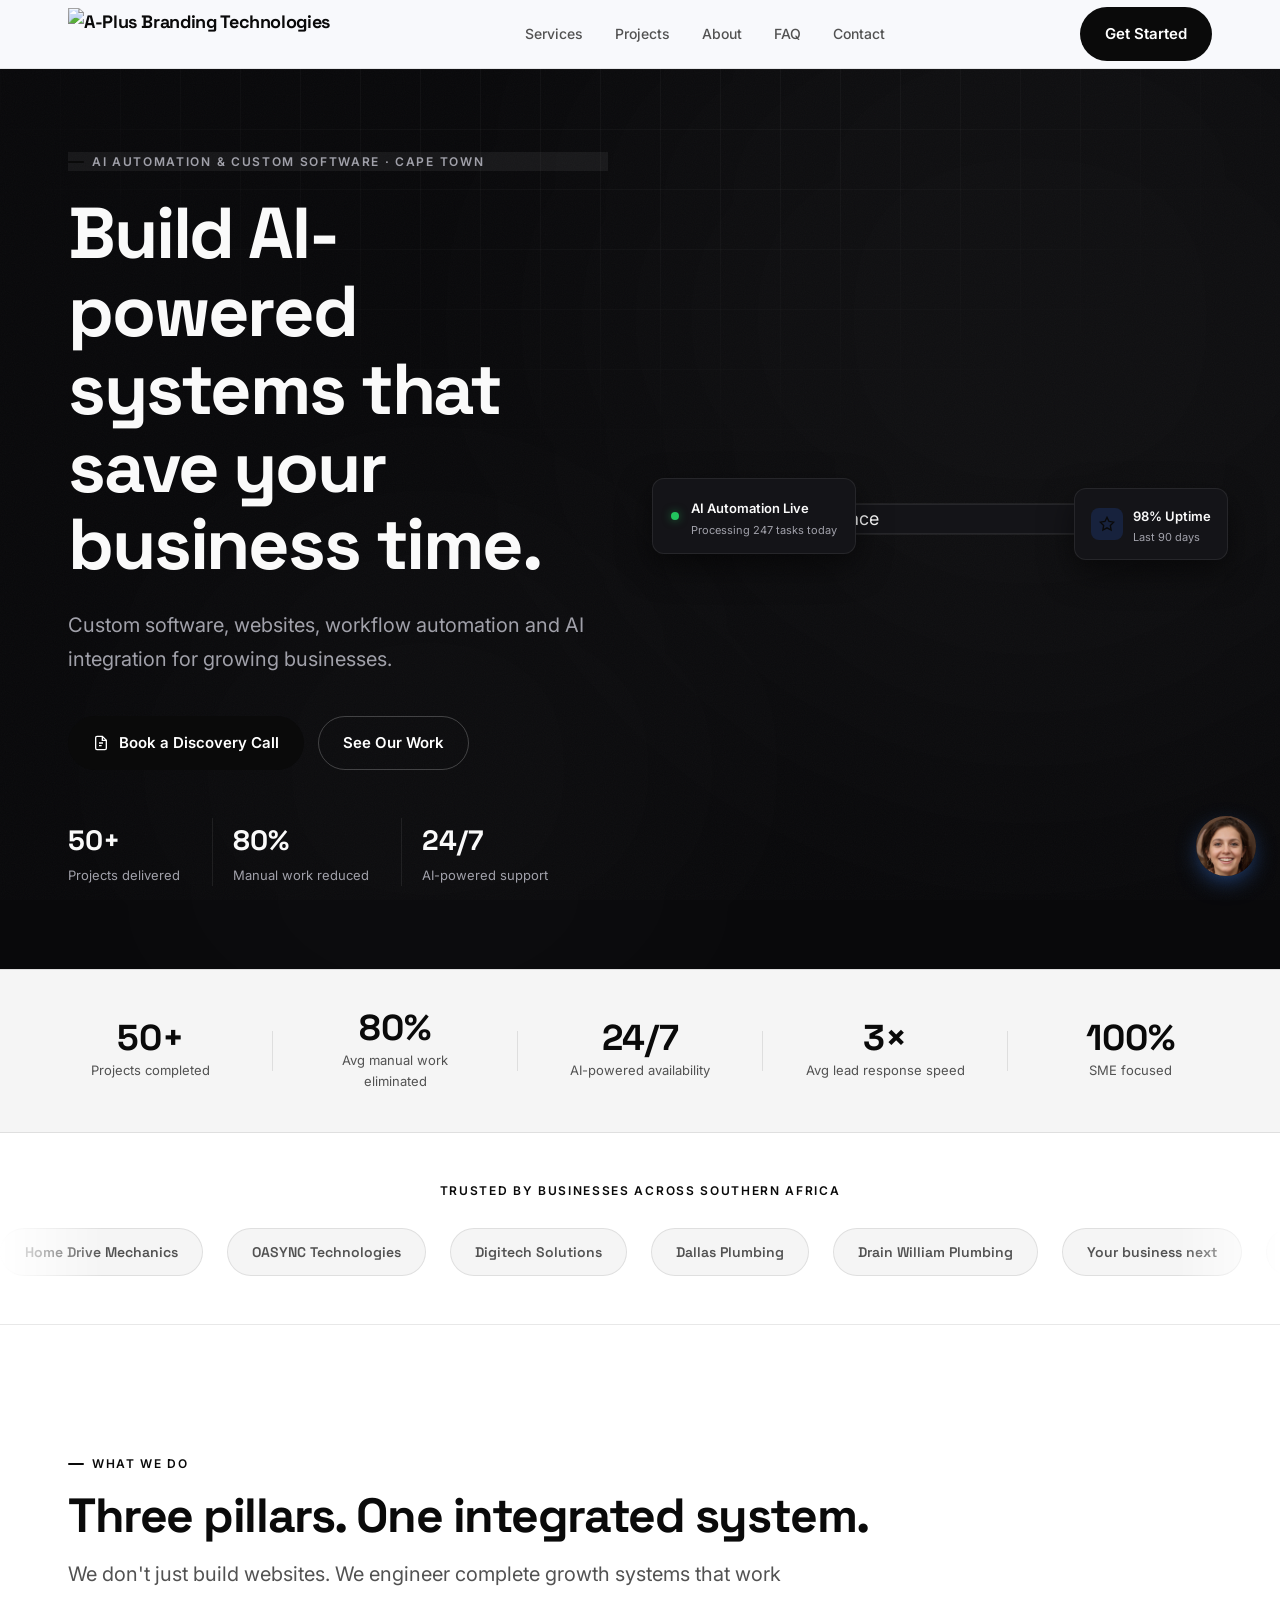
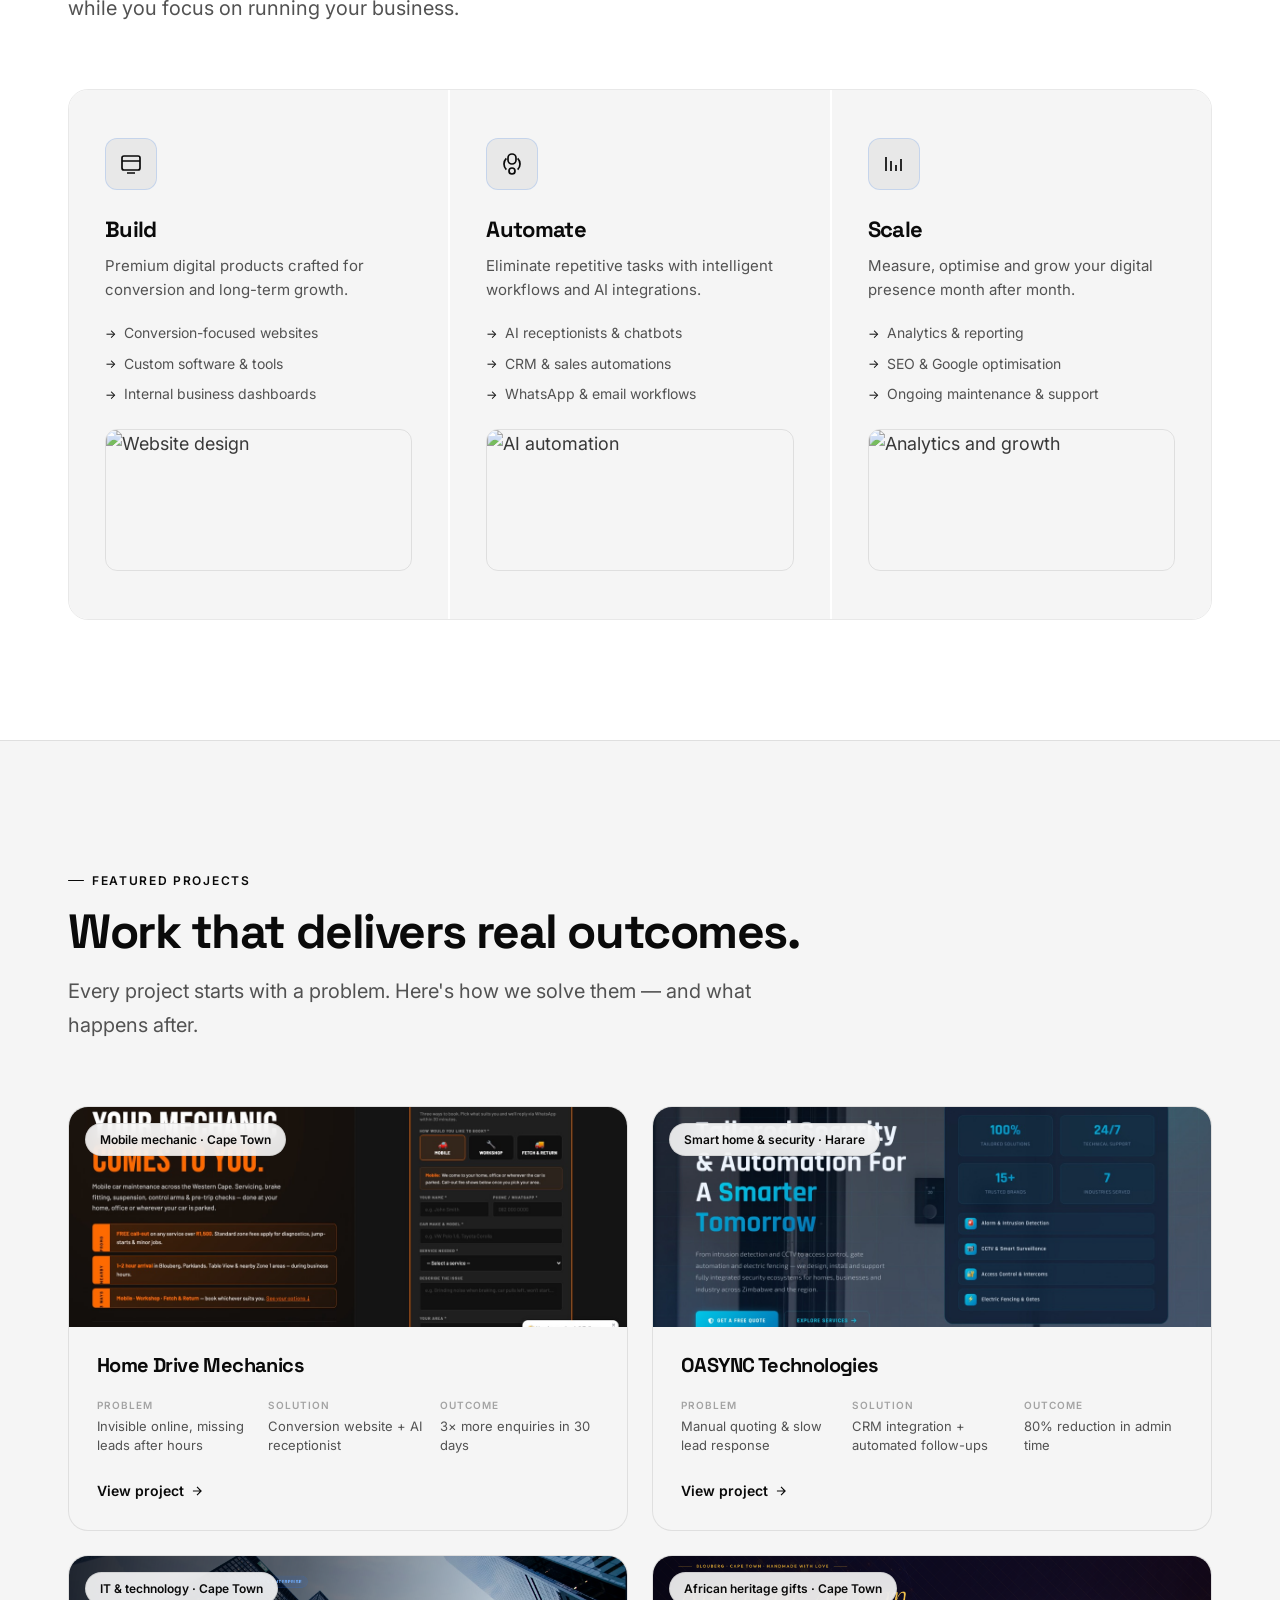
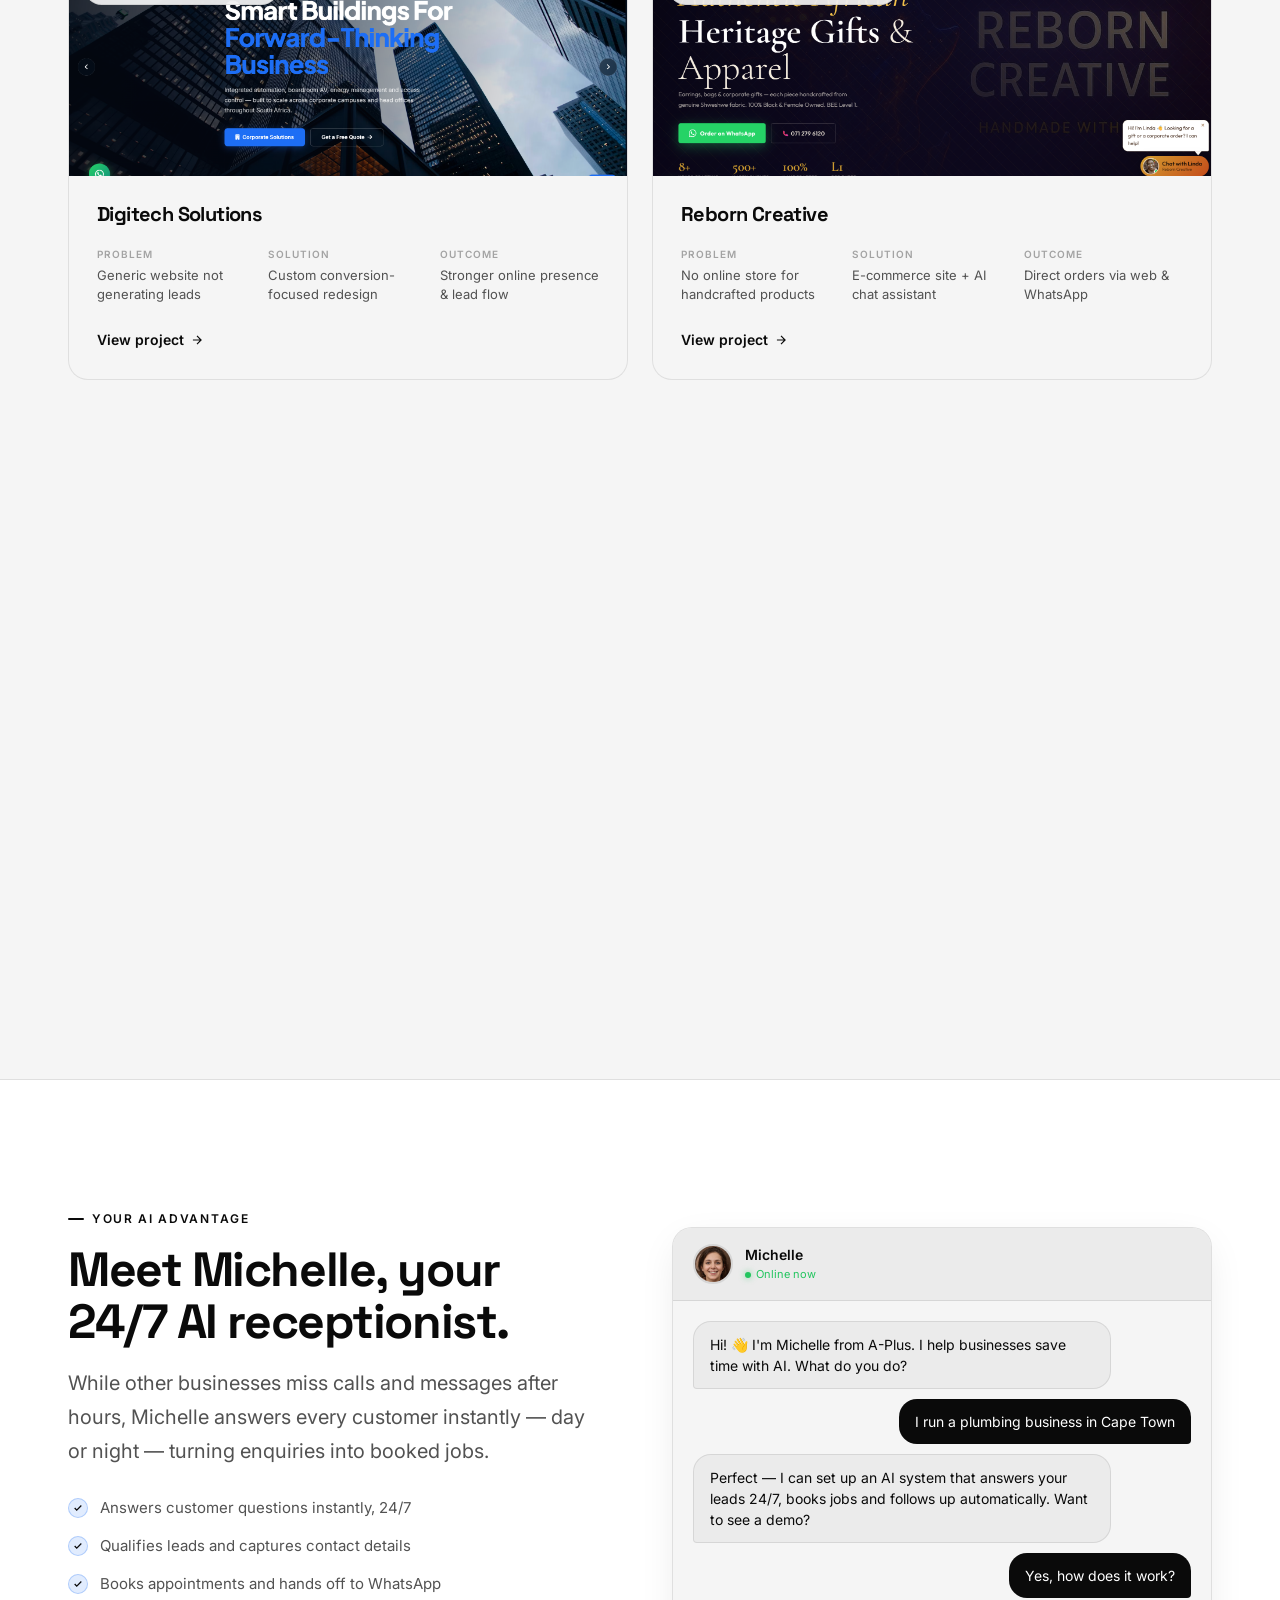
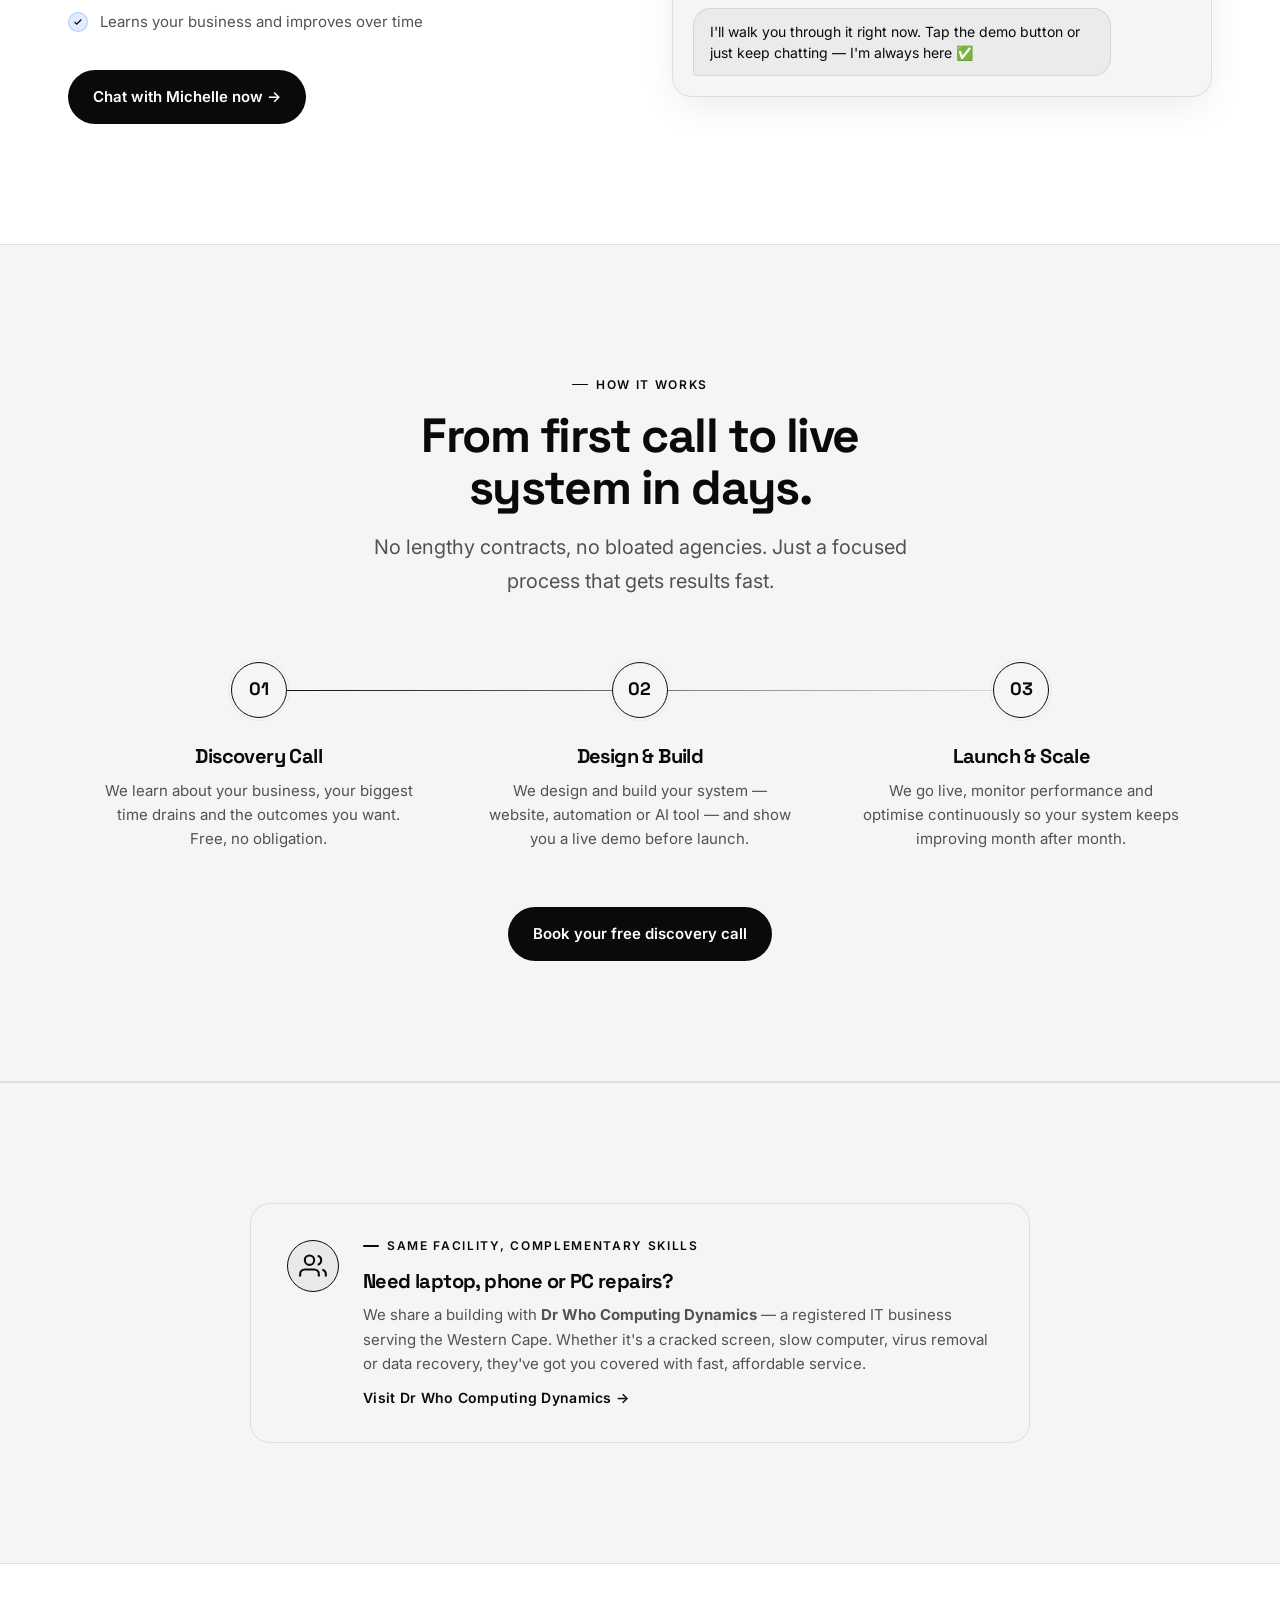
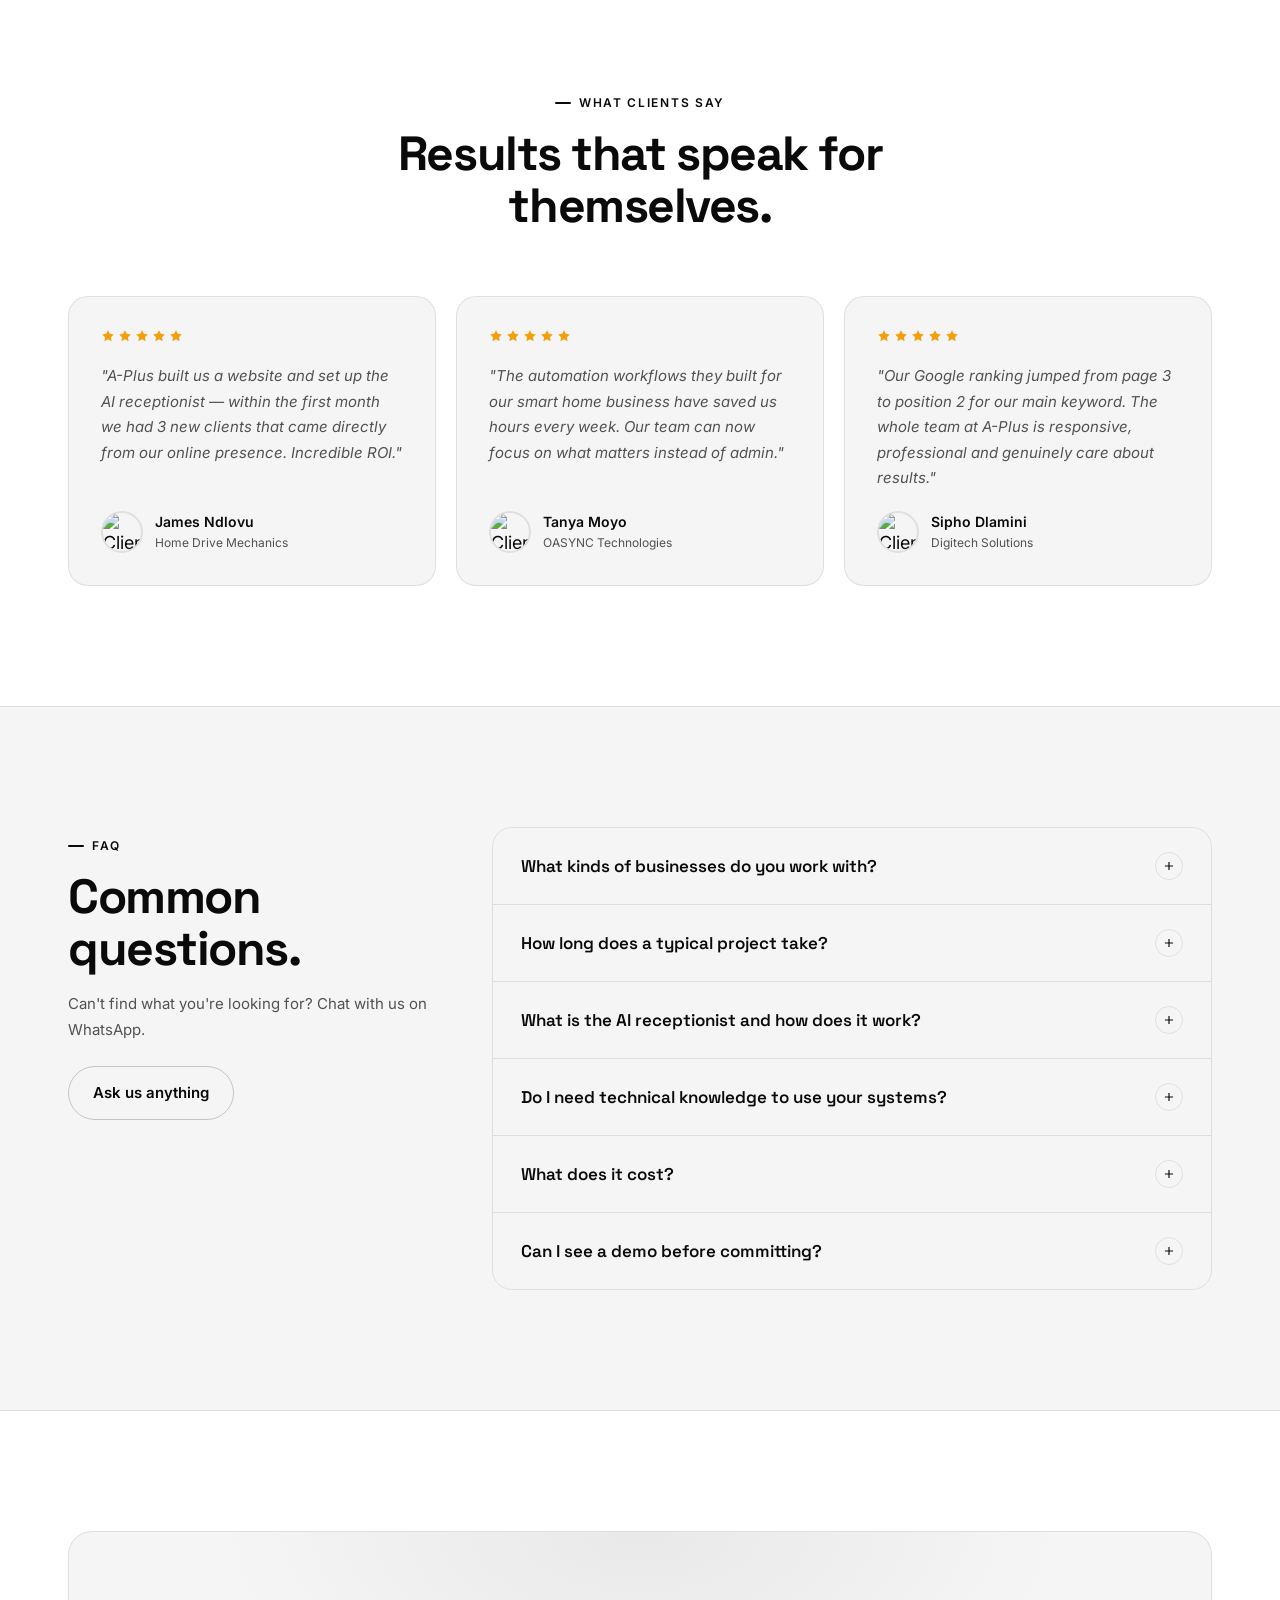
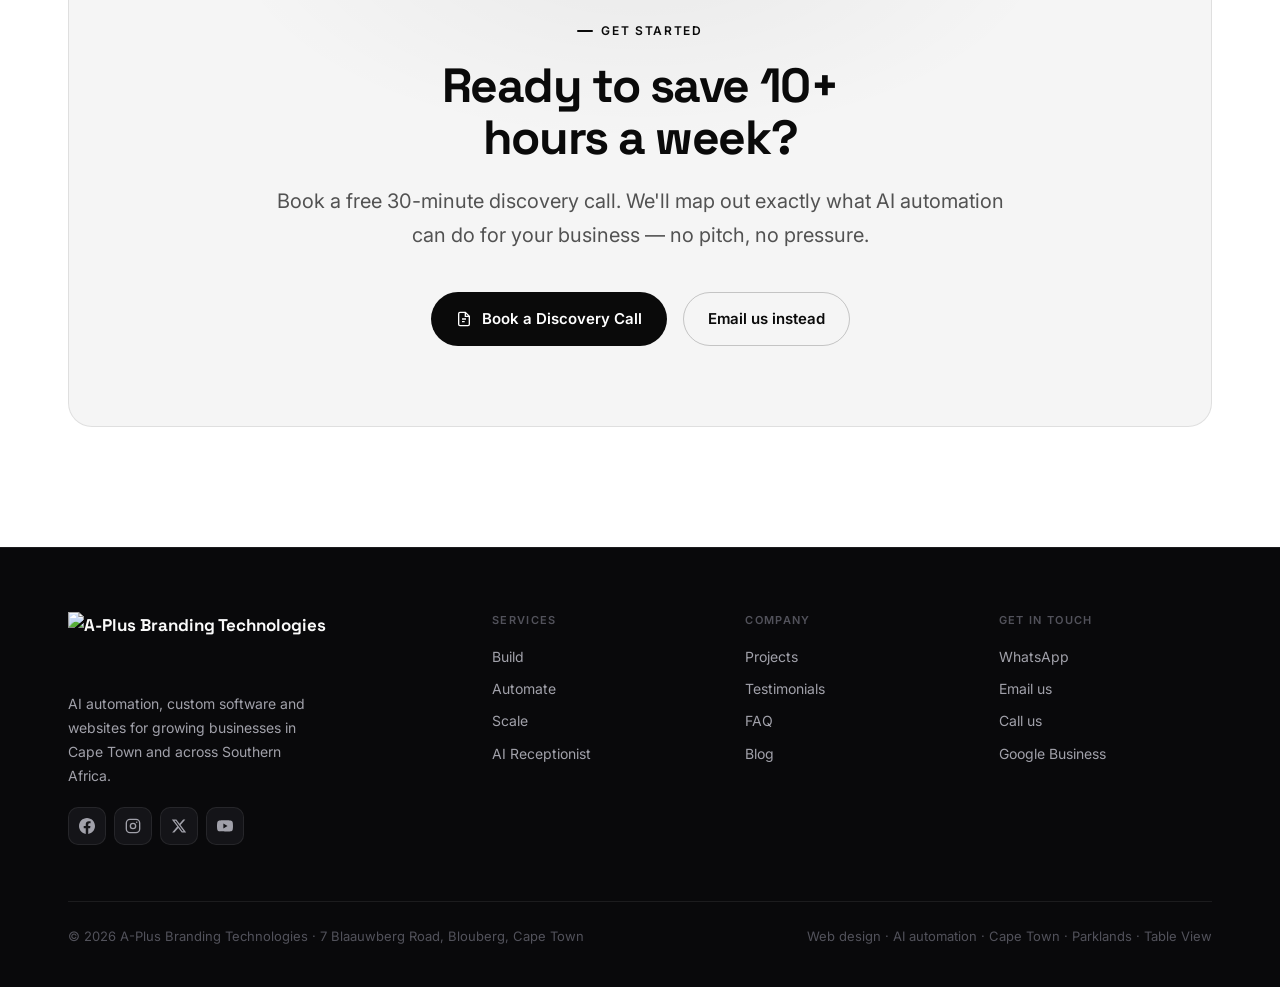
==== commit 41b0d24f: "Add partner business information and remove from projects Introduce a new section to highlight a par" ====
--- a/index.html
+++ b/index.html
@@ -201,6 +201,13 @@
 
 /* ── TESTIMONIALS ── */
 .testimonials-grid{display:grid;grid-template-columns:repeat(3,1fr);gap:20px}
+.partner-callout{display:flex;align-items:flex-start;gap:24px;background:var(--surface);border:1px solid var(--border);border-radius:var(--r-lg);padding:32px 36px;max-width:780px;margin:0 auto}
+.partner-icon{flex-shrink:0;width:52px;height:52px;border-radius:50%;background:var(--accent-glow);border:1px solid var(--accent);display:flex;align-items:center;justify-content:center;color:var(--accent);margin-top:4px}
+.partner-body{display:flex;flex-direction:column;gap:10px}
+.partner-body h3{font-size:20px;margin:0}
+.partner-body p{font-size:15px;color:var(--text-muted);line-height:1.65;margin:0}
+.partner-link{display:inline-flex;align-items:center;gap:6px;color:var(--accent);font-size:14px;font-weight:600;text-decoration:none;letter-spacing:.02em;transition:opacity .2s}
+.partner-link:hover{opacity:.75}
 .testi-card{background:var(--surface);border:1px solid var(--border);border-radius:var(--r-lg);padding:32px;display:flex;flex-direction:column;gap:20px;transition:0.2s}
 .testi-card:hover{border-color:var(--border-hover)}
 .stars{display:flex;gap:3px;color:#F59E0B}
@@ -599,6 +606,23 @@
     </div>
     <div class="process-cta rv">
       <a class="btn btn-primary" data-wa data-wa-msg="Hi A-Plus, I'd like to book a discovery call to learn more.">Book your free discovery call</a>
+    </div>
+  </div>
+</section>
+
+<!-- PARTNER CALLOUT -->
+<section class="s alt">
+  <div class="wrap">
+    <div class="partner-callout rv">
+      <div class="partner-icon">
+        <svg viewBox="0 0 24 24" fill="none" stroke="currentColor" stroke-width="1.8" width="28" height="28"><path d="M17 21v-2a4 4 0 0 0-4-4H5a4 4 0 0 0-4 4v2"/><circle cx="9" cy="7" r="4"/><path d="M23 21v-2a4 4 0 0 0-3-3.87"/><path d="M16 3.13a4 4 0 0 1 0 7.75"/></svg>
+      </div>
+      <div class="partner-body">
+        <span class="label" style="margin-bottom:6px">Same facility, complementary skills</span>
+        <h3>Need laptop, phone or PC repairs?</h3>
+        <p>We share a building with <strong>Dr Who Computing Dynamics</strong> — a registered IT business serving the Western Cape. Whether it's a cracked screen, slow computer, virus removal or data recovery, they've got you covered with fast, affordable service.</p>
+        <a class="partner-link" href="https://drwho.co.za/" target="_blank" rel="noopener">Visit Dr Who Computing Dynamics →</a>
+      </div>
     </div>
   </div>
 </section>
@@ -863,16 +887,6 @@
     outcome: "Direct orders via web & WhatsApp"
   },
   {
-    title: "Dr Who Computing Dynamics",
-    tag: "IT repair & support · Western Cape",
-    image: "assets/portfolio/drwho.png",
-    fallback: "https://images.unsplash.com/photo-1517694712202-14dd9538aa97?w=800&q=70&auto=format&fit=crop",
-    url: "https://drwho.co.za/",
-    problem: "Outdated site losing walk-in customers",
-    solution: "Modern service site with clear CTAs",
-    outcome: "More enquiries & hotline calls"
-  },
-  {
     title: "Your business here",
     tag: "Next project · Let's build it",
     image: "",
